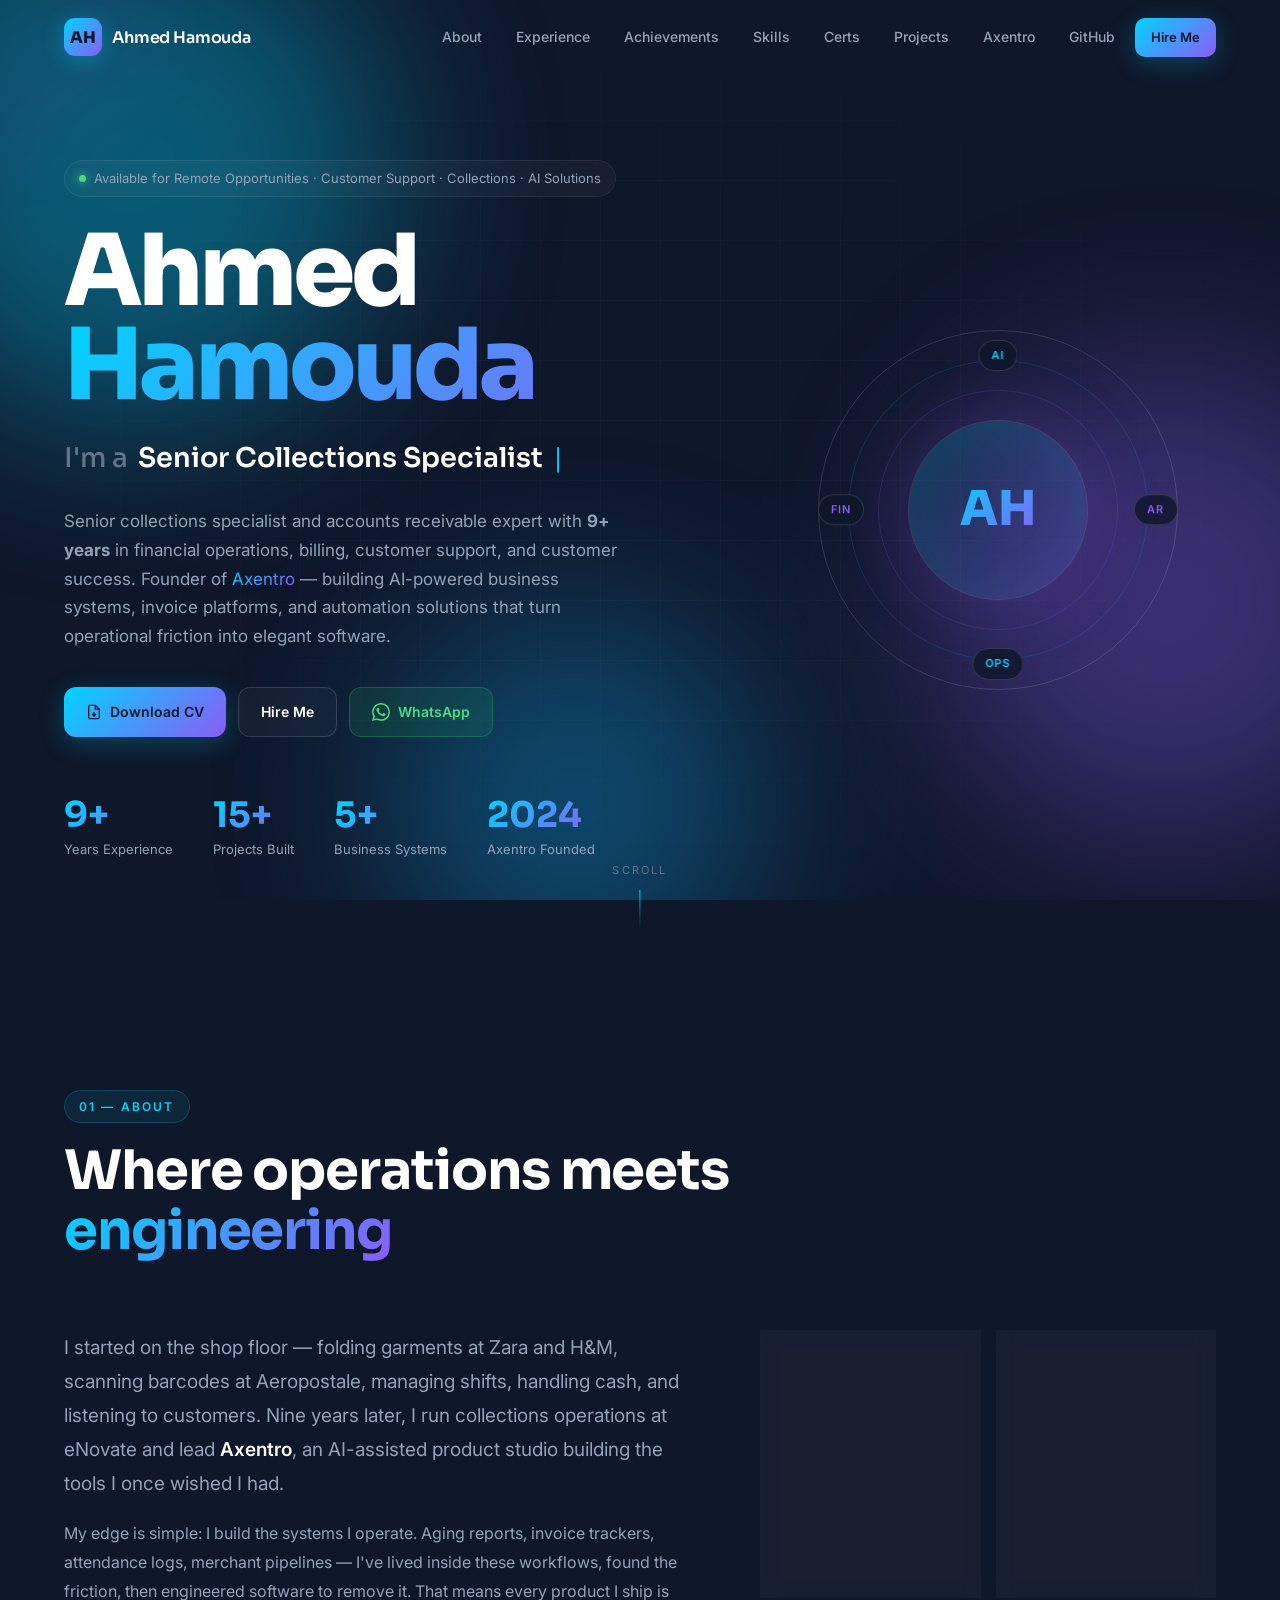
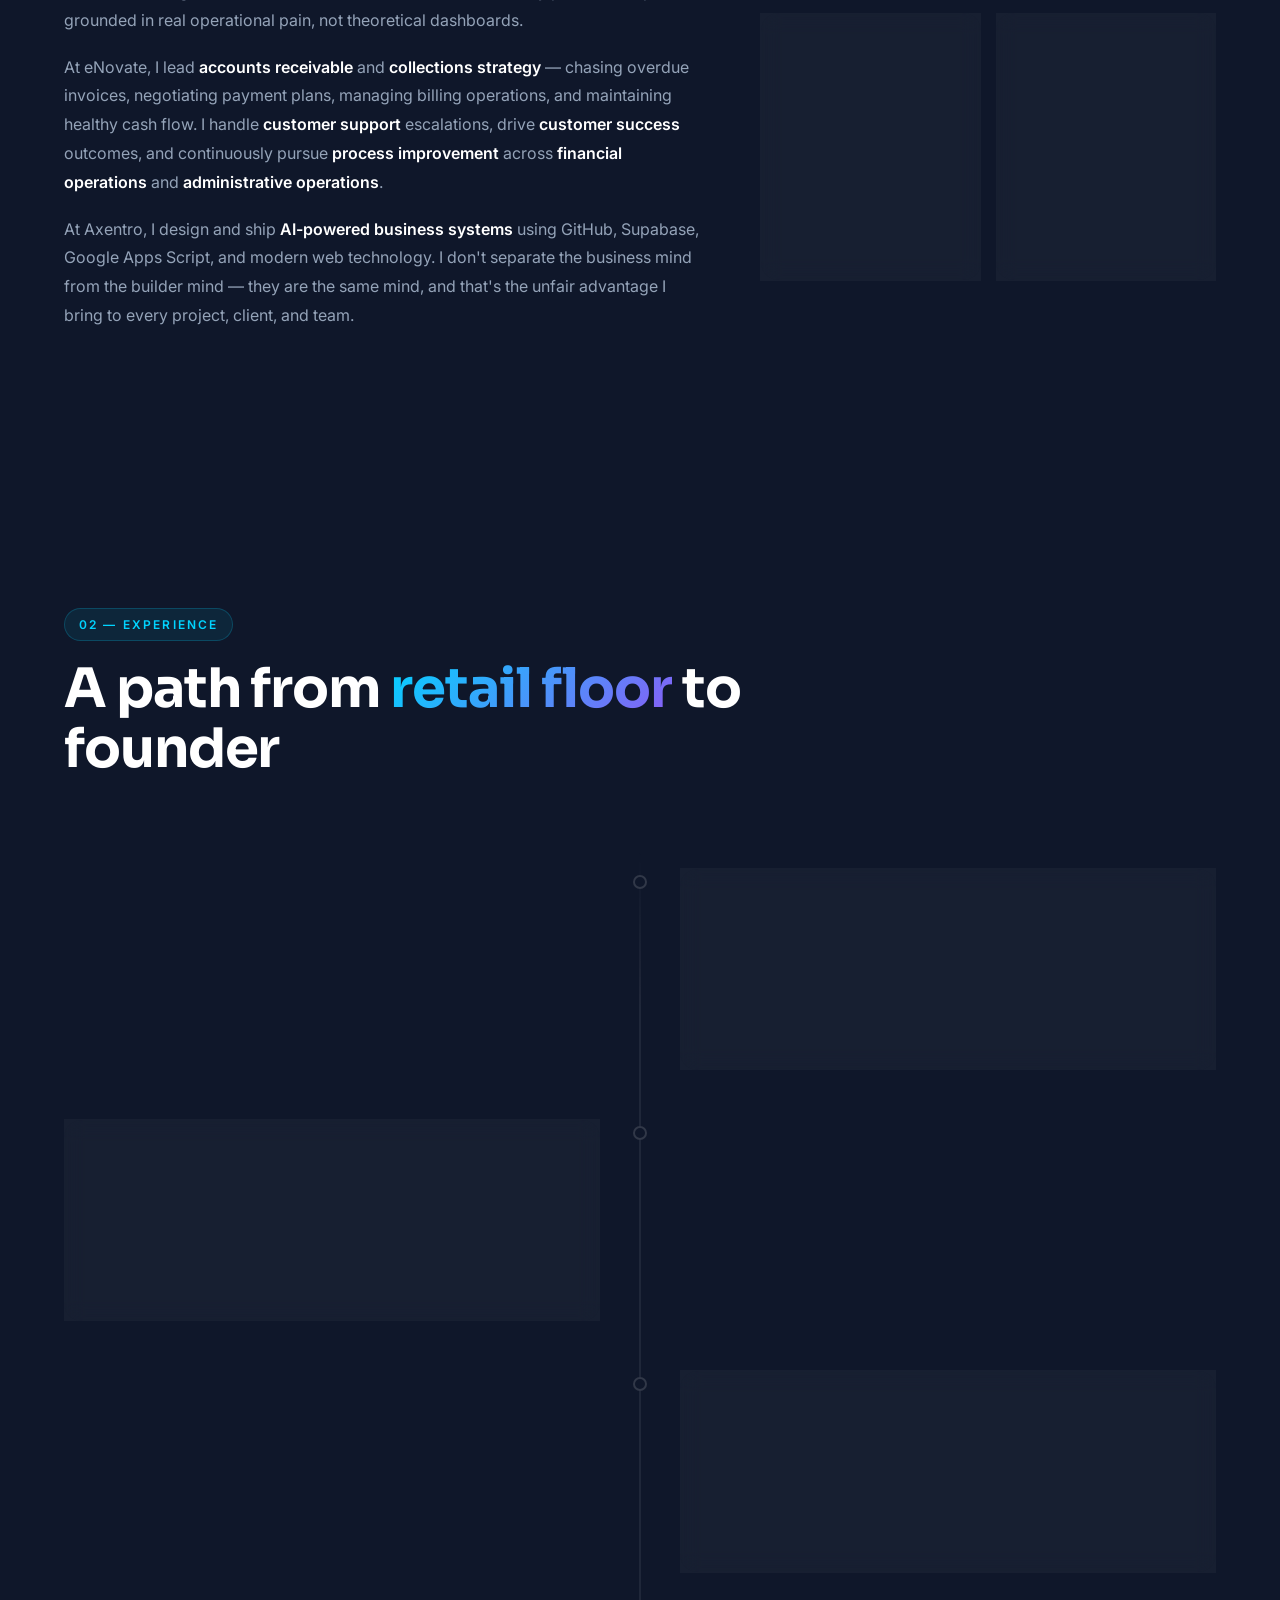
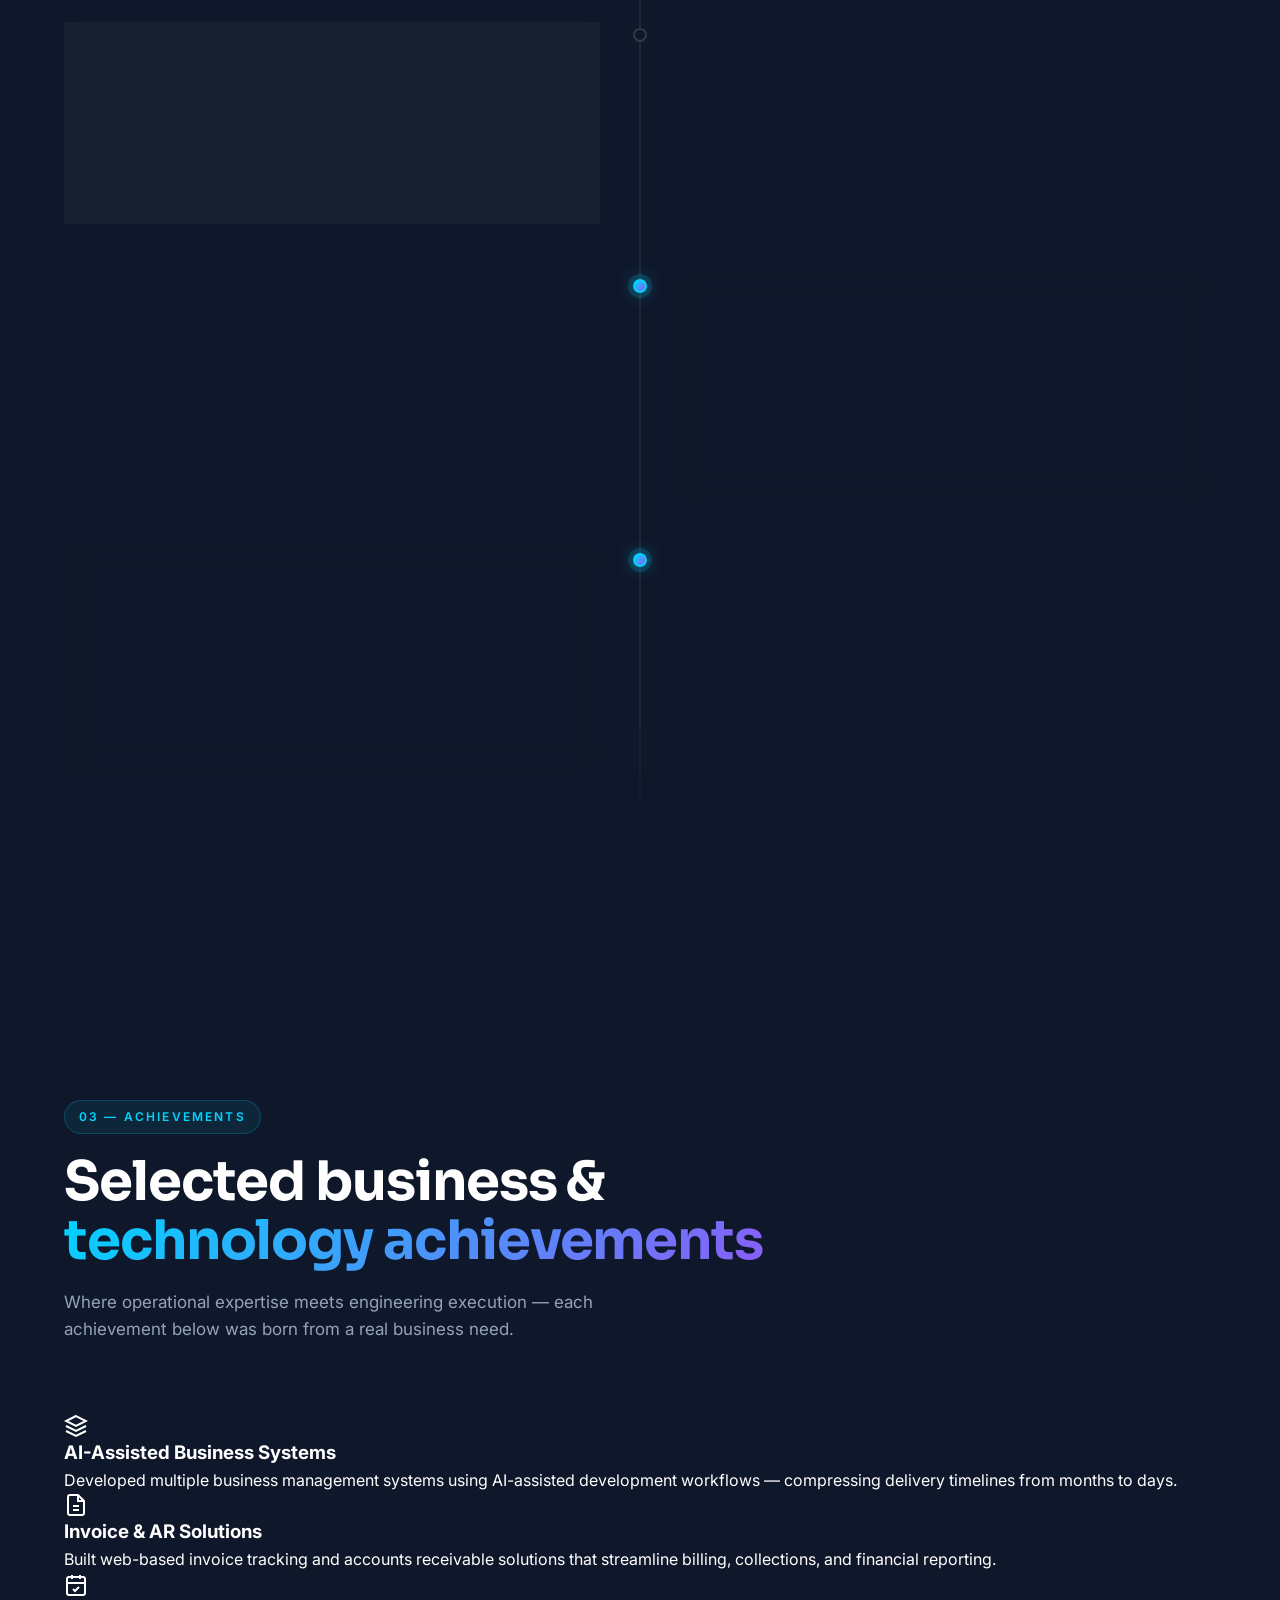
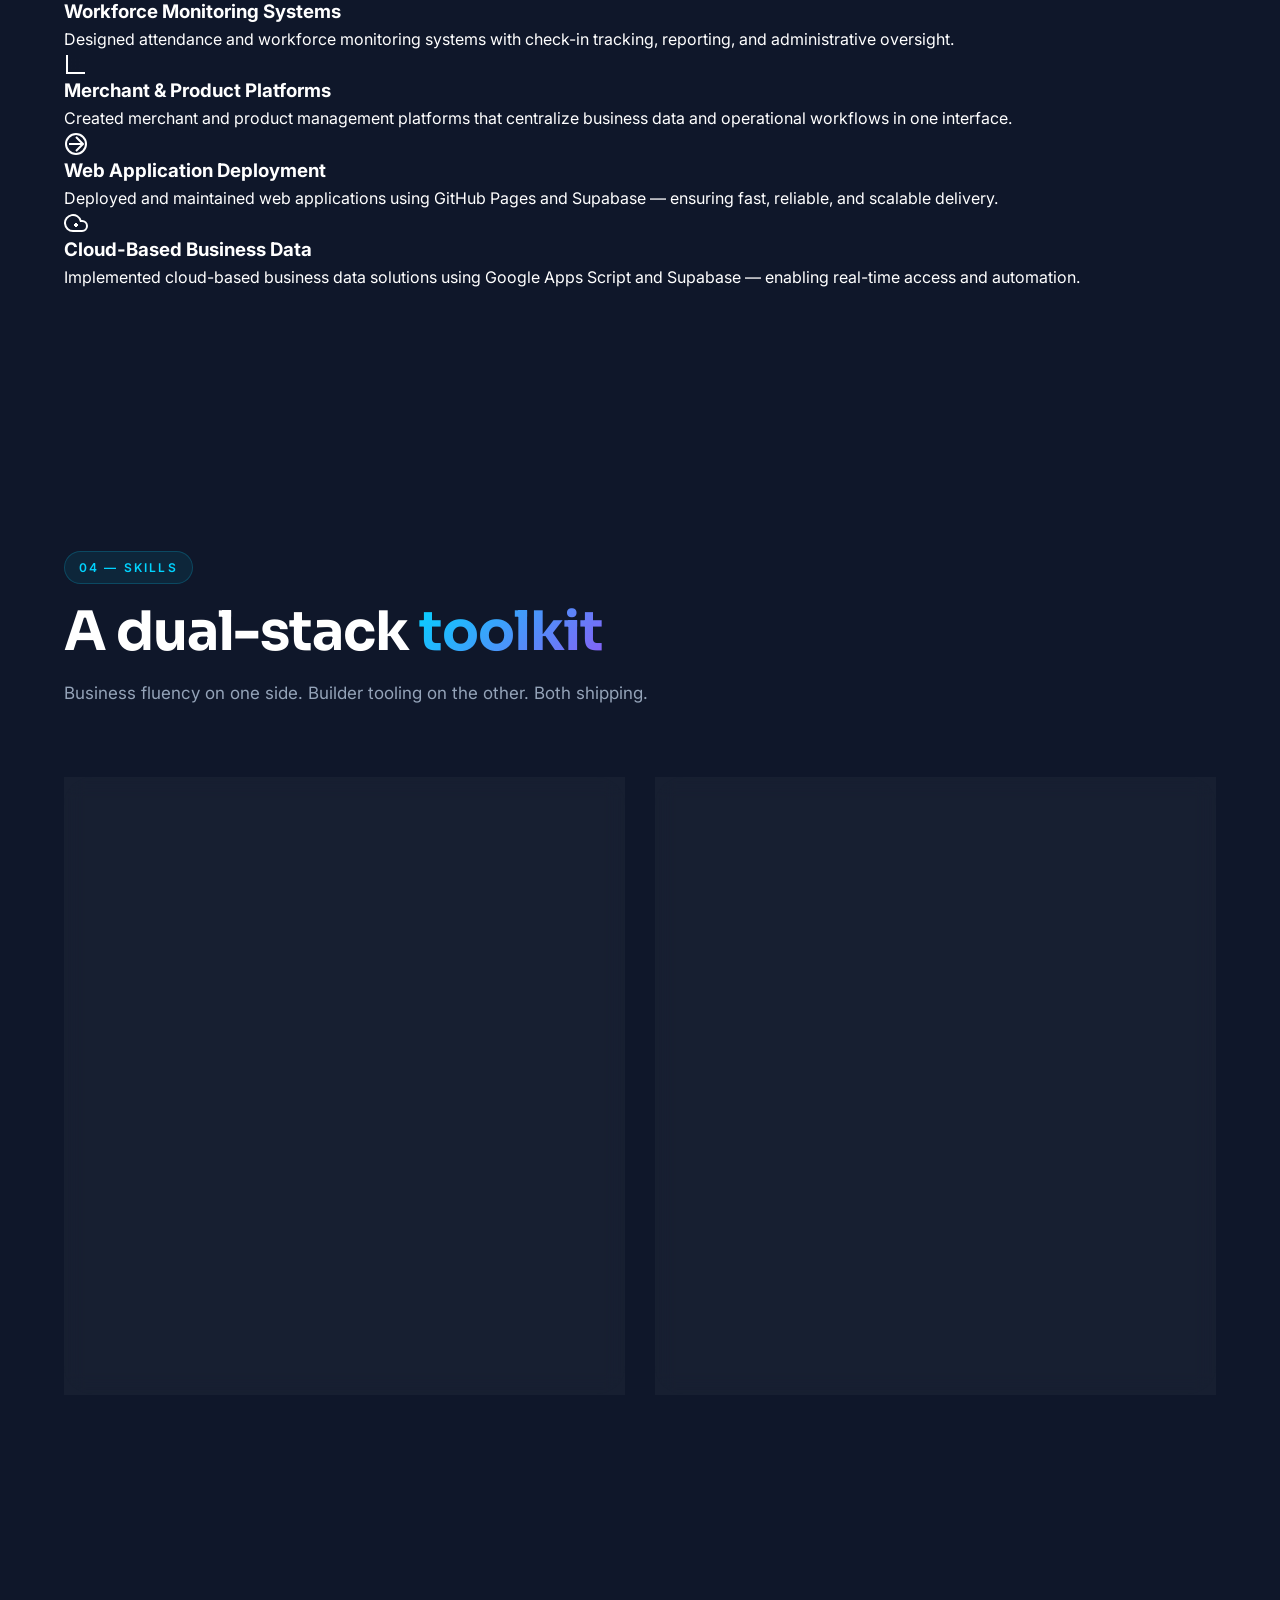
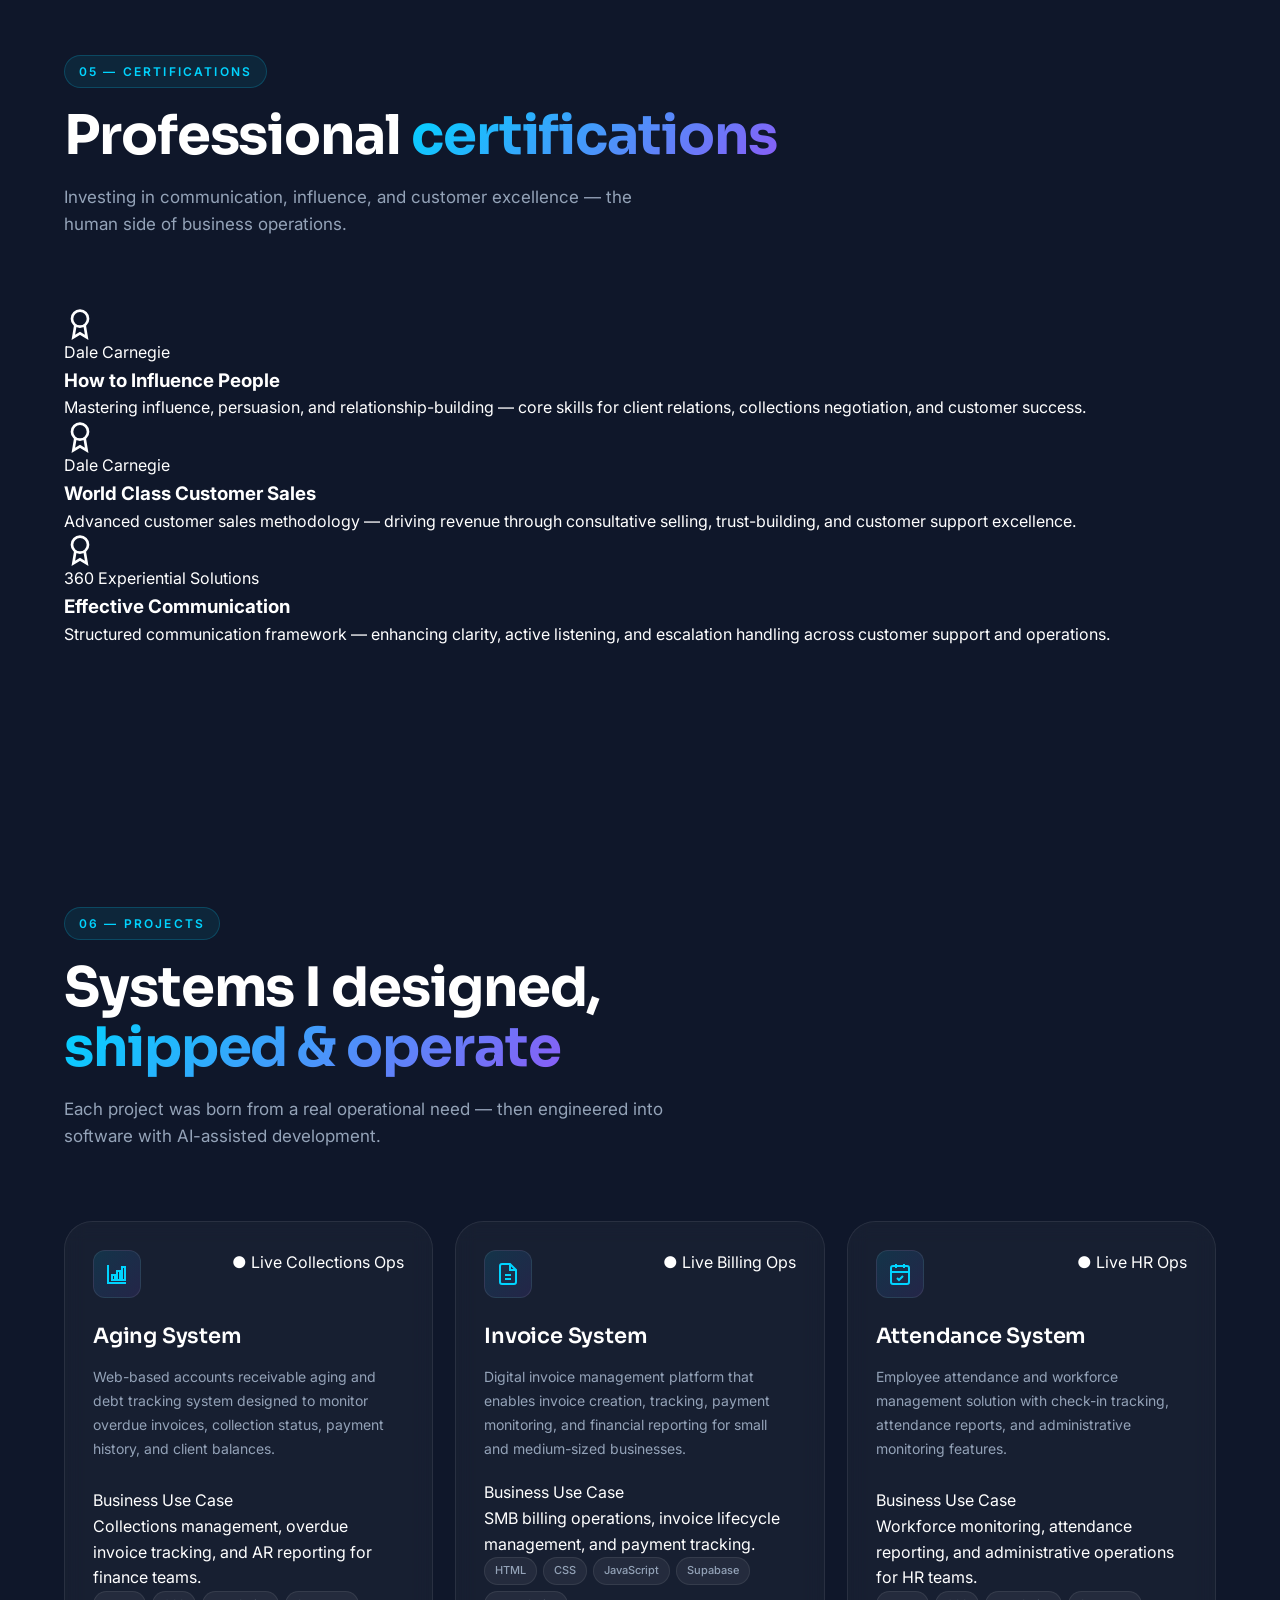
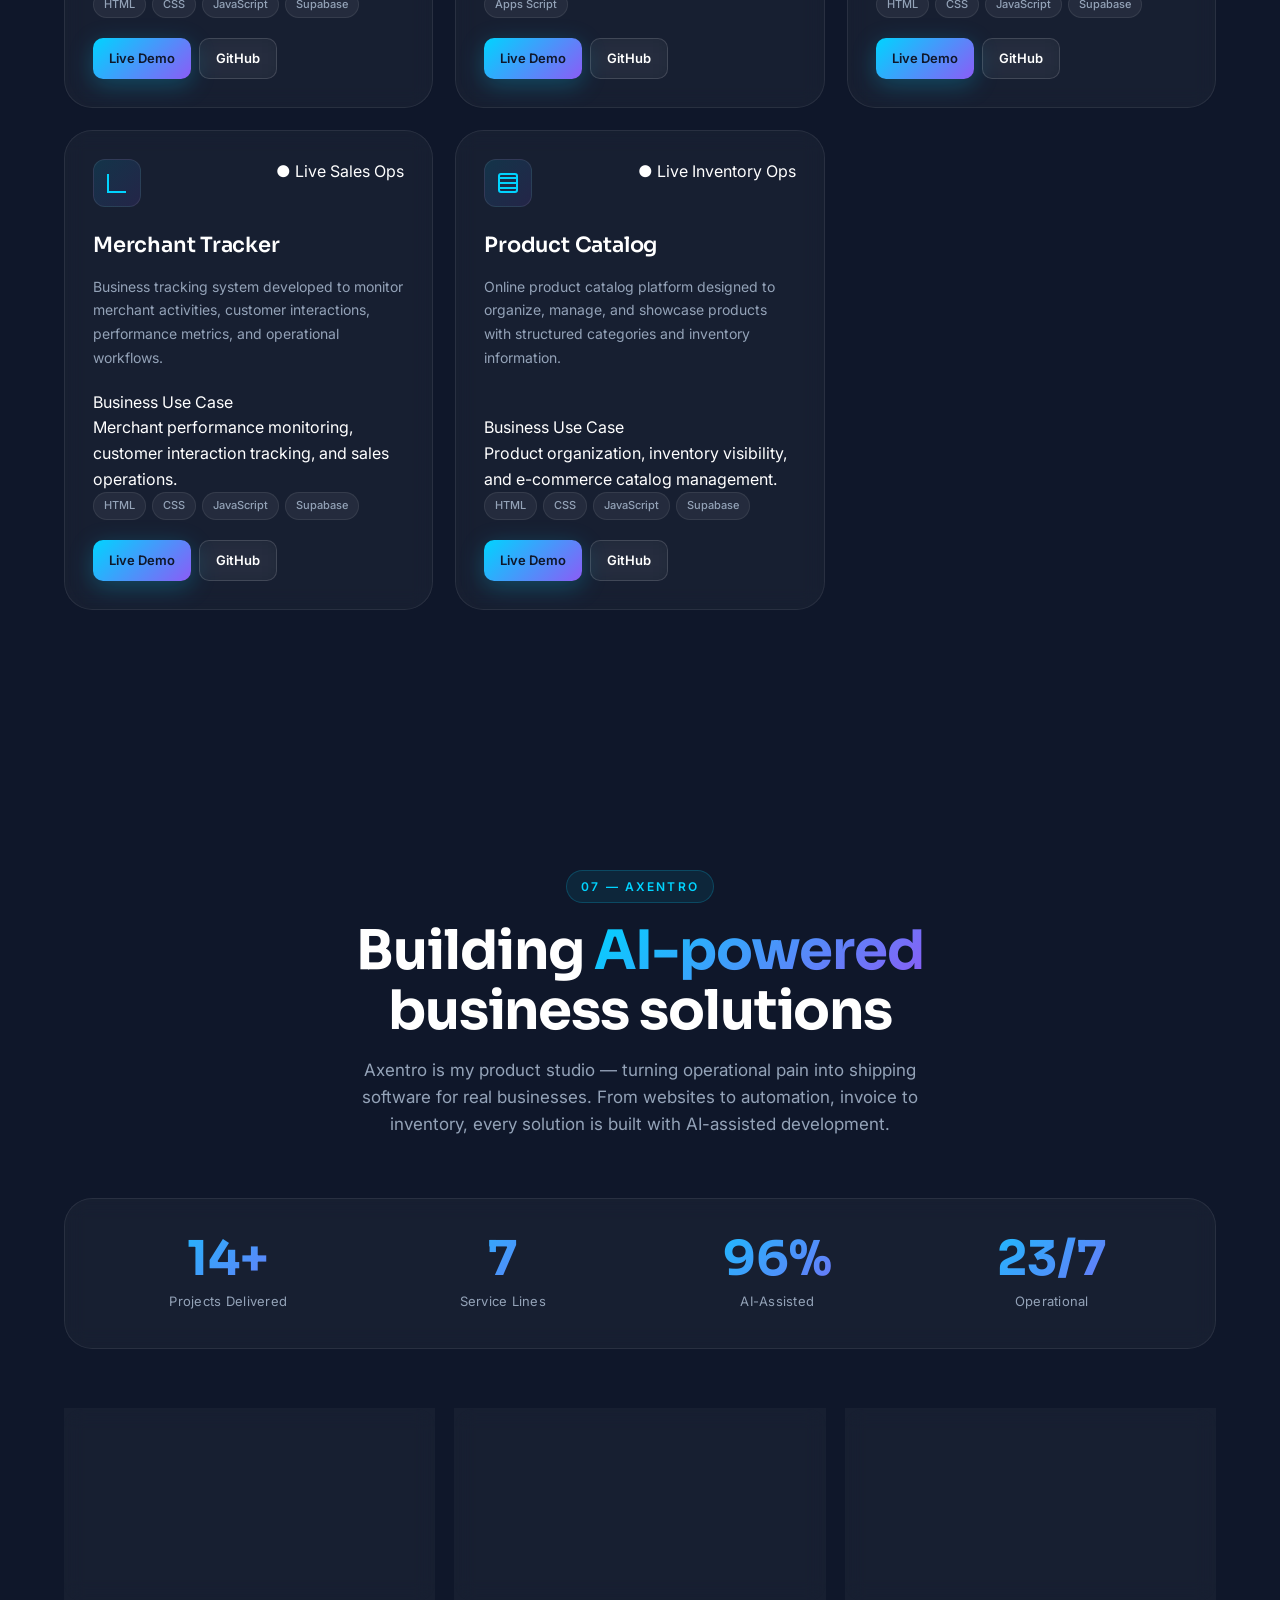
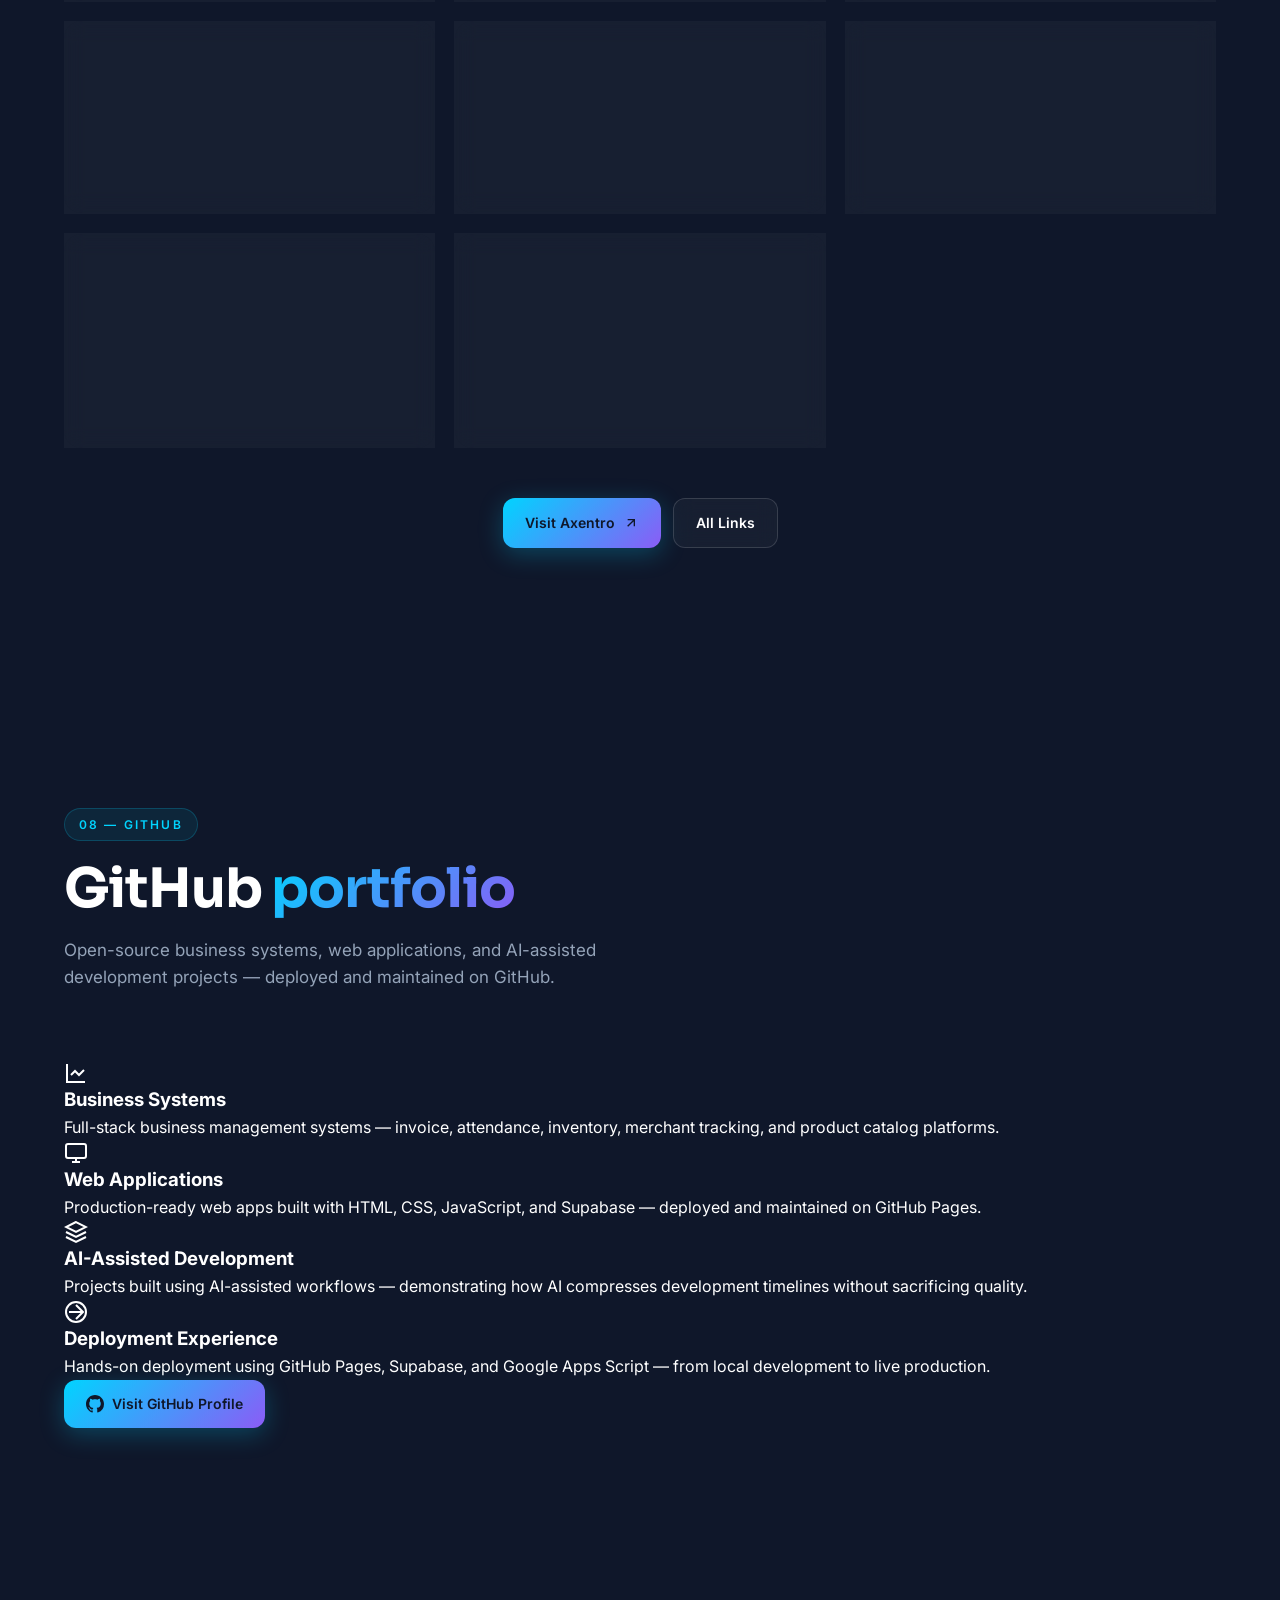
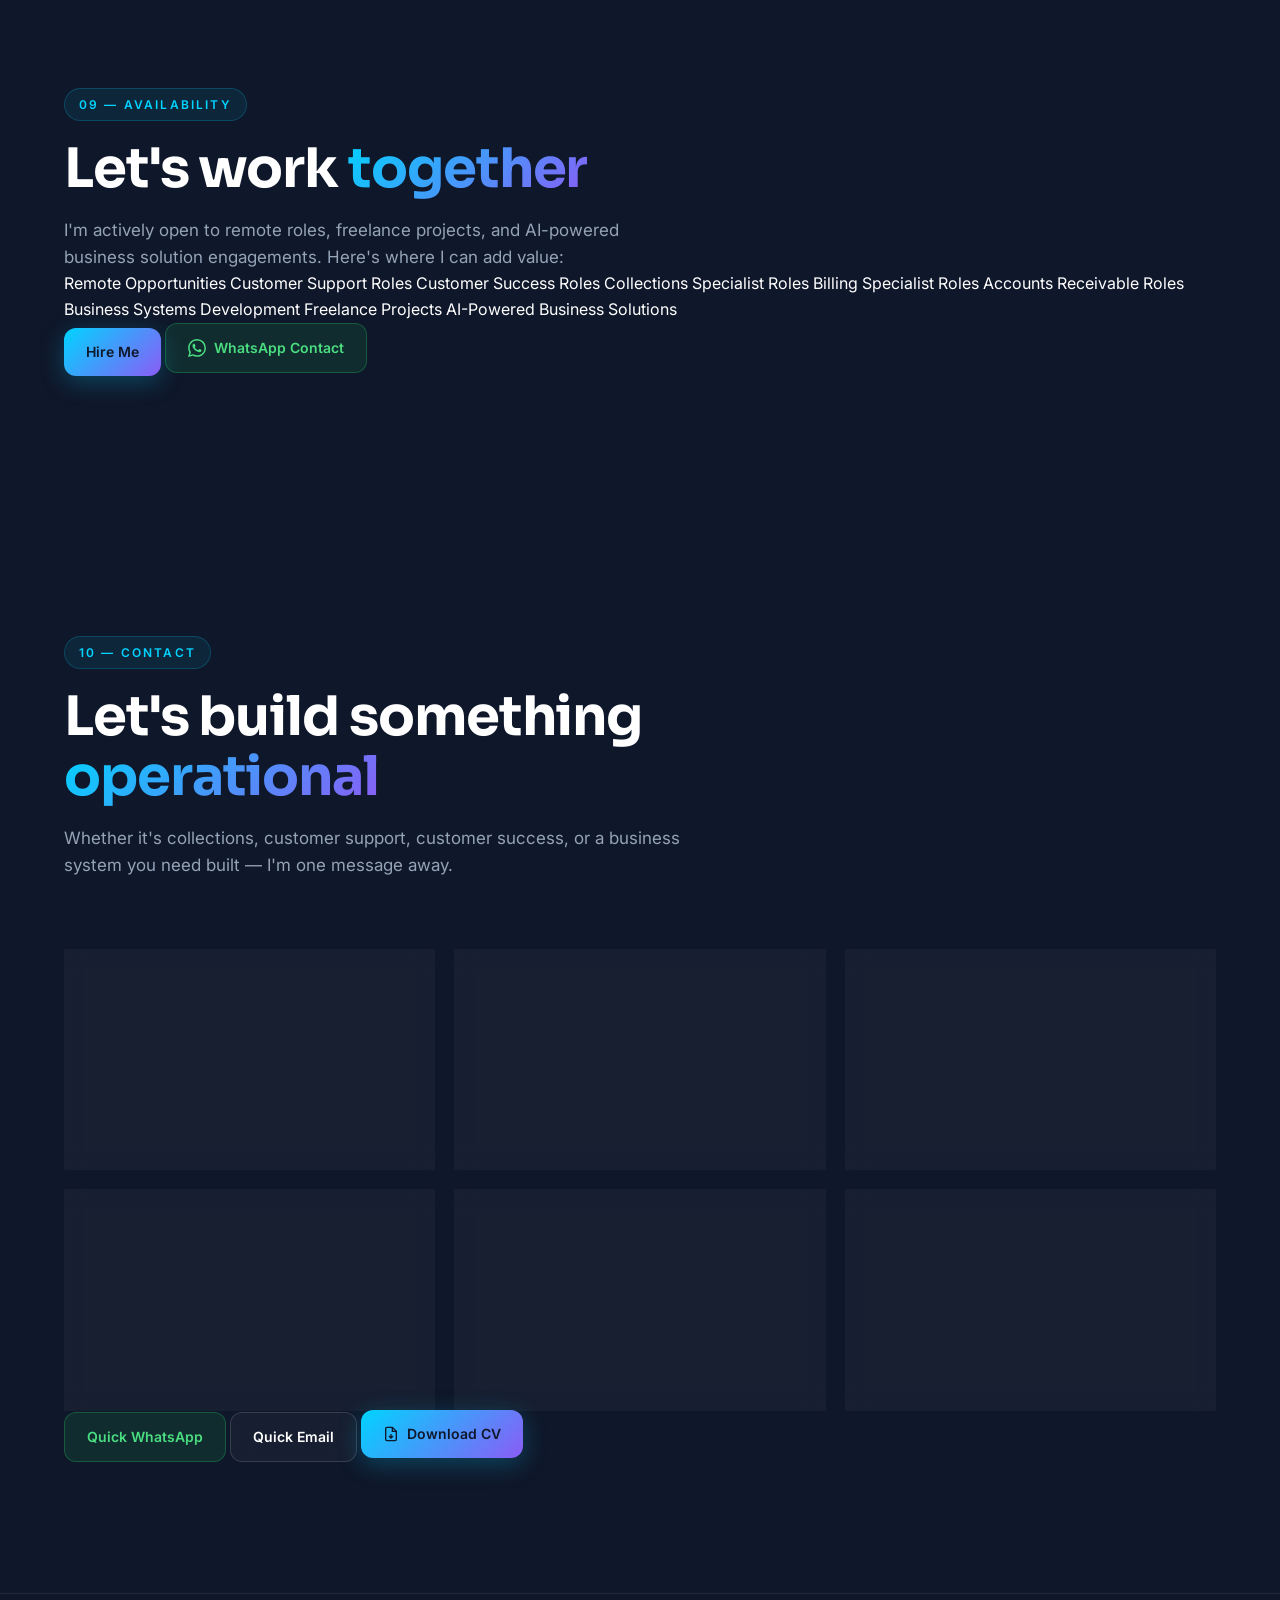
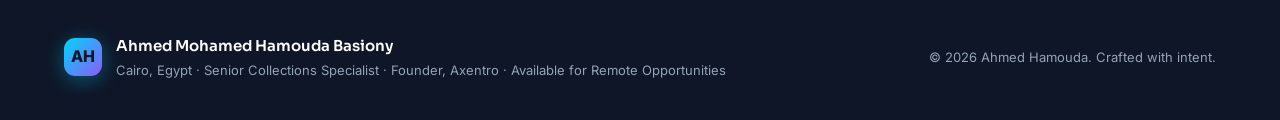
==== index.html @ e3bde03f "Update fmt.Println message from 'Hello' to 'Goodbye'" ====
<!DOCTYPE html>
<html lang="en">
<head>
  <meta charset="UTF-8" />
  <meta name="viewport" content="width=device-width, initial-scale=1.0" />
  <meta http-equiv="X-UA-Compatible" content="IE=edge" />

  <!-- Primary Meta Tags — ATS & SEO Optimized -->
  <title>Ahmed Hamouda — Senior Collections Specialist & AI Business Systems Developer | Founder of Axentro</title>
  <meta name="title" content="Ahmed Hamouda — Senior Collections Specialist & AI Business Systems Developer | Founder of Axentro" />
  <meta name="description" content="Ahmed Mohamed Hamouda Basiony — Senior Collections Specialist, Accounts Receivable Expert, Customer Support & Customer Success Professional, and Founder of Axentro. 9+ years in financial operations, billing, and client relations. Building AI-powered business systems, invoice platforms, attendance systems, and automation solutions in Cairo, Egypt. Available for remote opportunities." />
  <meta name="author" content="Ahmed Mohamed Hamouda Basiony" />
  <meta name="keywords" content="Senior Collections Specialist, Accounts Receivable Specialist, Customer Support, Customer Success, Billing Specialist, Collections, Financial Operations, Client Relations, Business Systems, Web Development, AI Solutions, Process Improvement, Administrative Operations, Axentro, Cairo, Egypt, Remote, Ahmed Hamouda, Invoice System, Attendance System, AI-Assisted Development, Supabase, Google Apps Script, GitHub Pages" />
  <meta name="robots" content="index, follow, max-image-preview:large" />
  <meta name="theme-color" content="#0F172A" />
  <link rel="canonical" href="https://axentro-official.github.io/cv.axentro.net/" />

  <!-- Open Graph -->
  <meta property="og:type" content="website" />
  <meta property="og:url" content="https://axentro-official.github.io/cv.axentro.net/" />
  <meta property="og:title" content="Ahmed Hamouda — Senior Collections Specialist & AI Business Systems Developer" />
  <meta property="og:description" content="9+ years in collections, accounts receivable, billing, customer support, and customer success. Founder of Axentro — building AI-powered business systems, invoice platforms, and automation solutions. Available for remote opportunities." />
  <meta property="og:site_name" content="Ahmed Hamouda — Premium Digital Resume" />
  <meta property="og:locale" content="en_US" />

  <!-- Twitter -->
  <meta name="twitter:card" content="summary_large_image" />
  <meta name="twitter:title" content="Ahmed Hamouda — Senior Collections Specialist & Founder of Axentro" />
  <meta name="twitter:description" content="Collections expert, accounts receivable specialist, customer success professional, and AI business systems developer. Available for remote opportunities." />

  <!-- Favicon -->
  <link rel="icon" href="data:image/svg+xml,<svg xmlns='http://www.w3.org/2000/svg' viewBox='0 0 100 100'><defs><linearGradient id='g' x1='0' y1='0' x2='1' y2='1'><stop offset='0' stop-color='%2300D4FF'/><stop offset='1' stop-color='%238B5CF6'/></linearGradient></defs><rect width='100' height='100' rx='22' fill='%230F172A'/><text x='50' y='68' font-family='Arial' font-size='52' font-weight='bold' text-anchor='middle' fill='url(%23g)'>AH</text></svg>" />

  <!-- Fonts -->
  <link rel="preconnect" href="https://fonts.googleapis.com" />
  <link rel="preconnect" href="https://fonts.gstatic.com" crossorigin />
  <link href="https://fonts.googleapis.com/css2?family=Sora:wght@300;400;500;600;700;800&family=Inter:wght@300;400;500;600;700&display=swap" rel="stylesheet" />

  <!-- Stylesheet -->
  <link rel="stylesheet" href="style.css" />

  <!-- Structured Data — Person Schema -->
  <script type="application/ld+json">
  {
    "@context": "https://schema.org",
    "@type": "Person",
    "name": "Ahmed Mohamed Hamouda Basiony",
    "jobTitle": "Senior Collections Specialist & AI-Assisted Business Systems Developer",
    "email": "mailto:ah.hamouda139@gmail.com",
    "telephone": "+201146476993",
    "address": {
      "@type": "PostalAddress",
      "addressLocality": "Cairo",
      "addressCountry": "Egypt"
    },
    "url": "https://axentro-official.github.io/cv.axentro.net/",
    "sameAs": [
      "https://www.linkedin.com/in/ahmed-hamouda-6505051a5",
      "https://github.com/axentro-official",
      "https://axentro-official.github.io/axentro-website/index.html"
    ],
    "worksFor": {
      "@type": "Organization",
      "name": "eNovate"
    },
    "founder": {
      "@type": "Organization",
      "name": "Axentro",
      "url": "https://axentro-official.github.io/axentro-website/index.html"
    },
    "knowsAbout": [
      "Accounts Receivable",
      "Collections",
      "Customer Support",
      "Customer Success",
      "Billing",
      "Financial Operations",
      "Client Relations",
      "Business Systems",
      "Web Development",
      "AI Solutions",
      "Process Improvement",
      "Administrative Operations",
      "AI-Assisted Development",
      "Supabase",
      "Google Apps Script",
      "GitHub Pages"
    ]
  }
  </script>

  <!-- Structured Data — Organization Schema (Axentro) -->
  <script type="application/ld+json">
  {
    "@context": "https://schema.org",
    "@type": "Organization",
    "name": "Axentro",
    "url": "https://axentro-official.github.io/axentro-website/index.html",
    "founder": {
      "@type": "Person",
      "name": "Ahmed Mohamed Hamouda Basiony"
    },
    "description": "AI-powered business solutions studio building websites, invoice systems, attendance systems, inventory systems, business automation, customer management systems, and AI solutions.",
    "knowsAbout": [
      "Business Websites",
      "E-Commerce Solutions",
      "Invoice Systems",
      "Attendance Systems",
      "Inventory Systems",
      "Business Automation",
      "Customer Management Systems",
      "AI Solutions"
    ]
  }
  </script>
</head>
<body>

  <!-- ===== LOADING SCREEN ===== -->
  <div class="loader" id="loader" aria-hidden="true">
    <div class="loader__inner">
      <div class="loader__logo">
        <span>A</span><span>H</span>
      </div>
      <div class="loader__bar"><div class="loader__progress" id="loaderProgress"></div></div>
      <div class="loader__text">Loading Experience</div>
    </div>
  </div>

  <!-- ===== SCROLL PROGRESS ===== -->
  <div class="scroll-progress" id="scrollProgress" aria-hidden="true"></div>

  <!-- ===== CURSOR GLOW ===== -->
  <div class="cursor-glow" id="cursorGlow" aria-hidden="true"></div>

  <!-- ===== BACKGROUND ===== -->
  <div class="bg-blobs" aria-hidden="true">
    <div class="blob blob--blue"></div>
    <div class="blob blob--purple"></div>
    <div class="blob blob--cyan"></div>
  </div>
  <div class="grid-overlay" aria-hidden="true"></div>

  <!-- ===== HEADER ===== -->
  <header class="header" id="header">
    <div class="container header__inner">
      <a href="#home" class="logo" aria-label="Ahmed Hamouda Home">
        <span class="logo__mark">AH</span>
        <span class="logo__text">Ahmed Hamouda</span>
      </a>

      <nav class="nav" id="nav" aria-label="Primary navigation">
        <a href="#about" class="nav__link">About</a>
        <a href="#experience" class="nav__link">Experience</a>
        <a href="#achievements" class="nav__link">Achievements</a>
        <a href="#skills" class="nav__link">Skills</a>
        <a href="#certifications" class="nav__link">Certs</a>
        <a href="#projects" class="nav__link">Projects</a>
        <a href="#axentro" class="nav__link">Axentro</a>
        <a href="#github" class="nav__link">GitHub</a>
        <a href="#contact" class="btn btn--small btn--primary magnetic">Hire Me</a>
      </nav>

      <button class="menu-toggle" id="menuToggle" aria-label="Toggle menu" aria-expanded="false">
        <span></span><span></span><span></span>
      </button>
    </div>
  </header>

  <main>

    <!-- ===== HERO ===== -->
    <section class="hero" id="home">
      <div class="container hero__inner">
        <div class="hero__content">
          <div class="hero__badge reveal">
            <span class="hero__badge-dot"></span>
            Available for Remote Opportunities · Customer Support · Collections · AI Solutions
          </div>

          <h1 class="hero__title reveal">
            <span class="hero__title-line">Ahmed</span>
            <span class="hero__title-line hero__title-line--accent">Hamouda</span>
          </h1>

          <div class="hero__typing reveal">
            <span class="hero__typing-prefix">I'm a</span>
            <span class="hero__typing-text" id="typingText"></span>
            <span class="hero__typing-cursor">|</span>
          </div>

          <p class="hero__desc reveal">
            Senior collections specialist and accounts receivable expert with <strong>9+ years</strong> in financial operations, billing, customer support, and customer success. Founder of <span class="text-gradient">Axentro</span> — building AI-powered business systems, invoice platforms, and automation solutions that turn operational friction into elegant software.
          </p>

          <div class="hero__actions reveal">
            <a href="cv/Ahmed_Hamouda_CV.pdf" download class="btn btn--primary magnetic" id="downloadCvBtn">
              <svg width="16" height="16" viewBox="0 0 24 24" fill="none" stroke="currentColor" stroke-width="2"><path d="M14 2H6a2 2 0 00-2 2v16a2 2 0 002 2h12a2 2 0 002-2V8z"/><path d="M14 2v6h6M9 15l3 3 3-3M12 12v6"/></svg>
              <span>Download CV</span>
            </a>
            <a href="#contact" class="btn btn--ghost magnetic">
              <span>Hire Me</span>
            </a>
            <a href="https://wa.me/201146476993" target="_blank" rel="noopener" class="btn btn--whatsapp magnetic">
              <svg width="18" height="18" viewBox="0 0 24 24" fill="currentColor"><path d="M17.472 14.382c-.297-.149-1.758-.867-2.03-.967-.273-.099-.471-.148-.67.15-.197.297-.767.966-.94 1.164-.173.199-.347.223-.644.075-.297-.15-1.255-.463-2.39-1.475-.883-.788-1.48-1.761-1.653-2.059-.173-.297-.018-.458.13-.606.134-.133.298-.347.446-.52.149-.174.198-.298.298-.497.099-.198.05-.371-.025-.52-.075-.149-.669-1.612-.916-2.207-.242-.579-.487-.5-.669-.51l-.57-.01c-.198 0-.52.074-.792.372-.272.297-1.04 1.016-1.04 2.479 0 1.462 1.065 2.875 1.213 3.074.149.198 2.096 3.2 5.077 4.487.709.306 1.262.489 1.694.625.712.227 1.36.195 1.872.118.571-.085 1.758-.719 2.006-1.413.248-.694.248-1.289.173-1.413-.074-.124-.272-.198-.57-.347m-5.421 7.403h-.004a9.87 9.87 0 01-5.031-1.378l-.361-.214-3.741.982.998-3.648-.235-.374a9.86 9.86 0 01-1.51-5.26c.001-5.45 4.436-9.884 9.888-9.884 2.64 0 5.122 1.03 6.988 2.898a9.825 9.825 0 012.893 6.994c-.003 5.45-4.437 9.884-9.885 9.884m8.413-18.297A11.815 11.815 0 0012.05 0C5.495 0 .16 5.335.157 11.892c0 2.096.547 4.142 1.588 5.945L.057 24l6.305-1.654a11.882 11.882 0 005.683 1.448h.005c6.554 0 11.89-5.335 11.893-11.893a11.821 11.821 0 00-3.48-8.413Z"/></svg>
              <span>WhatsApp</span>
            </a>
          </div>

          <div class="hero__stats reveal">
            <div class="hero__stat">
              <div class="hero__stat-num" data-count="9" data-suffix="+">0</div>
              <div class="hero__stat-label">Years Experience</div>
            </div>
            <div class="hero__stat">
              <div class="hero__stat-num" data-count="15" data-suffix="+">0</div>
              <div class="hero__stat-label">Projects Built</div>
            </div>
            <div class="hero__stat">
              <div class="hero__stat-num" data-count="5" data-suffix="+">0</div>
              <div class="hero__stat-label">Business Systems</div>
            </div>
            <div class="hero__stat">
              <div class="hero__stat-num hero__stat-num--plain">2024</div>
              <div class="hero__stat-label">Axentro Founded</div>
            </div>
          </div>
        </div>

        <div class="hero__visual reveal">
          <div class="hero__orb">
            <div class="hero__orb-ring hero__orb-ring--1"></div>
            <div class="hero__orb-ring hero__orb-ring--2"></div>
            <div class="hero__orb-ring hero__orb-ring--3"></div>
            <div class="hero__orb-core">
              <span>AH</span>
            </div>
            <div class="hero__orb-chip hero__orb-chip--1">AI</div>
            <div class="hero__orb-chip hero__orb-chip--2">AR</div>
            <div class="hero__orb-chip hero__orb-chip--3">OPS</div>
            <div class="hero__orb-chip hero__orb-chip--4">FIN</div>
          </div>
        </div>
      </div>

      <div class="hero__scroll" aria-hidden="true">
        <span>Scroll</span>
        <div class="hero__scroll-line"></div>
      </div>
    </section>

    <!-- ===== ABOUT ===== -->
    <section class="section about" id="about">
      <div class="container">
        <div class="section__head reveal">
          <span class="section__tag">01 — About</span>
          <h2 class="section__title">Where operations meets <span class="text-gradient">engineering</span></h2>
        </div>

        <div class="about__grid">
          <div class="about__copy reveal">
            <p class="about__lead">
              I started on the shop floor — folding garments at Zara and H&amp;M, scanning barcodes at Aeropostale, managing shifts, handling cash, and listening to customers. Nine years later, I run collections operations at eNovate and lead <strong>Axentro</strong>, an AI-assisted product studio building the tools I once wished I had.
            </p>
            <p>
              My edge is simple: I build the systems I operate. Aging reports, invoice trackers, attendance logs, merchant pipelines — I've lived inside these workflows, found the friction, then engineered software to remove it. That means every product I ship is grounded in real operational pain, not theoretical dashboards.
            </p>
            <p>
              At eNovate, I lead <strong>accounts receivable</strong> and <strong>collections strategy</strong> — chasing overdue invoices, negotiating payment plans, managing billing operations, and maintaining healthy cash flow. I handle <strong>customer support</strong> escalations, drive <strong>customer success</strong> outcomes, and continuously pursue <strong>process improvement</strong> across <strong>financial operations</strong> and <strong>administrative operations</strong>.
            </p>
            <p>
              At Axentro, I design and ship <strong>AI-powered business systems</strong> using GitHub, Supabase, Google Apps Script, and modern web technology. I don't separate the business mind from the builder mind — they are the same mind, and that's the unfair advantage I bring to every project, client, and team.
            </p>
          </div>

          <div class="about__cards">
            <div class="about__card reveal">
              <div class="about__card-icon">
                <svg width="22" height="22" viewBox="0 0 24 24" fill="none" stroke="currentColor" stroke-width="2"><path d="M3 3v18h18"/><path d="M7 14l4-4 4 4 5-5"/></svg>
              </div>
              <h3>Collections &amp; AR</h3>
              <p>Reduced overdue receivables through structured follow-up, negotiation, aging-based prioritization, and billing reconciliation.</p>
            </div>
            <div class="about__card reveal">
              <div class="about__card-icon">
                <svg width="22" height="22" viewBox="0 0 24 24" fill="none" stroke="currentColor" stroke-width="2"><path d="M16 21v-2a4 4 0 00-4-4H5a4 4 0 00-4 4v2"/><circle cx="8.5" cy="7" r="4"/><path d="M20 8v6M23 11h-6"/></svg>
              </div>
              <h3>Customer Operations</h3>
              <p>9+ years across retail, admin, and finance — fluent in customer support, customer success, client relations, and SLA management.</p>
            </div>
            <div class="about__card reveal">
              <div class="about__card-icon">
                <svg width="22" height="22" viewBox="0 0 24 24" fill="none" stroke="currentColor" stroke-width="2"><path d="M12 2v20M2 12h20"/><circle cx="12" cy="12" r="9"/></svg>
              </div>
              <h3>Founder Mindset</h3>
              <p>Built Axentro from zero — turning operational insight into shipping SaaS-style business systems and automation solutions.</p>
            </div>
            <div class="about__card reveal">
              <div class="about__card-icon">
                <svg width="22" height="22" viewBox="0 0 24 24" fill="none" stroke="currentColor" stroke-width="2"><path d="M12 2L2 7l10 5 10-5-10-5z"/><path d="M2 17l10 5 10-5M2 12l10 5 10-5"/></svg>
              </div>
              <h3>AI-Assisted Builder</h3>
              <p>Augmenting delivery speed with AI tooling — from architecture to deployment on Supabase, Google Apps Script, and GitHub Pages.</p>
            </div>
          </div>
        </div>
      </div>
    </section>

    <!-- ===== EXPERIENCE ===== -->
    <section class="section experience" id="experience">
      <div class="container">
        <div class="section__head reveal">
          <span class="section__tag">02 — Experience</span>
          <h2 class="section__title">A path from <span class="text-gradient">retail floor</span> to founder</h2>
        </div>

        <div class="timeline">
          <div class="timeline__line"></div>

          <div class="timeline__item reveal">
            <div class="timeline__dot"></div>
            <div class="timeline__card">
              <span class="timeline__date">2015 — 2018</span>
              <h3 class="timeline__role">Retail Sales Associate</h3>
              <span class="timeline__company">Zara Egypt &amp; H&amp;M Egypt</span>
              <p>Foundation in customer experience, visual merchandising, client relations, and high-volume retail operations across two global brands.</p>
            </div>
          </div>

          <div class="timeline__item reveal">
            <div class="timeline__dot"></div>
            <div class="timeline__card">
              <span class="timeline__date">2018 — 2019</span>
              <h3 class="timeline__role">Cashier</h3>
              <span class="timeline__company">Aeropostale Egypt</span>
              <p>Owned point-of-sale accuracy, daily reconciliation, billing operations, and front-line customer support during peak traffic hours.</p>
            </div>
          </div>

          <div class="timeline__item reveal">
            <div class="timeline__dot"></div>
            <div class="timeline__card">
              <span class="timeline__date">2020</span>
              <h3 class="timeline__role">Assistant Store Manager</h3>
              <span class="timeline__company">Aeropostale Egypt</span>
              <p>Stepped into leadership — managing staff schedules, inventory cycles, administrative operations, and operational compliance at store level.</p>
            </div>
          </div>

          <div class="timeline__item reveal">
            <div class="timeline__dot"></div>
            <div class="timeline__card">
              <span class="timeline__date">2021</span>
              <h3 class="timeline__role">Assistant Manager — Administrative Affairs</h3>
              <span class="timeline__company">eNovate</span>
              <p>Transitioned into corporate operations — handling administration, internal processes, process improvement, and cross-team coordination.</p>
            </div>
          </div>

          <div class="timeline__item reveal">
            <div class="timeline__dot timeline__dot--active"></div>
            <div class="timeline__card timeline__card--active">
              <span class="timeline__date">2022 — Present</span>
              <h3 class="timeline__role">Senior Collection Specialist</h3>
              <span class="timeline__company">eNovate</span>
              <p>Own accounts receivable strategy, collections operations, billing follow-up, and financial reporting. Drive process improvement across financial operations and client relations.</p>
            </div>
          </div>

          <div class="timeline__item reveal">
            <div class="timeline__dot timeline__dot--active"></div>
            <div class="timeline__card timeline__card--active">
              <span class="timeline__date">2024 — Present</span>
              <h3 class="timeline__role">Founder</h3>
              <span class="timeline__company">Axentro</span>
              <p>Building AI-powered business systems — invoice, attendance, inventory, and merchant solutions. Delivering web development and automation solutions for real businesses.</p>
            </div>
          </div>
        </div>
      </div>
    </section>

    <!-- ===== ACHIEVEMENTS ===== -->
    <section class="section achievements" id="achievements">
      <div class="container">
        <div class="section__head reveal">
          <span class="section__tag">03 — Achievements</span>
          <h2 class="section__title">Selected business &amp; <span class="text-gradient">technology achievements</span></h2>
          <p class="section__sub">Where operational expertise meets engineering execution — each achievement below was born from a real business need.</p>
        </div>

        <div class="achievements__grid">
          <div class="achievement reveal">
            <div class="achievement__icon">
              <svg width="24" height="24" viewBox="0 0 24 24" fill="none" stroke="currentColor" stroke-width="2"><path d="M12 2L2 7l10 5 10-5-10-5z"/><path d="M2 17l10 5 10-5M2 12l10 5 10-5"/></svg>
            </div>
            <h3>AI-Assisted Business Systems</h3>
            <p>Developed multiple business management systems using AI-assisted development workflows — compressing delivery timelines from months to days.</p>
          </div>

          <div class="achievement reveal">
            <div class="achievement__icon">
              <svg width="24" height="24" viewBox="0 0 24 24" fill="none" stroke="currentColor" stroke-width="2"><path d="M14 2H6a2 2 0 00-2 2v16a2 2 0 002 2h12a2 2 0 002-2V8z"/><path d="M14 2v6h6M9 13h6M9 17h6"/></svg>
            </div>
            <h3>Invoice &amp; AR Solutions</h3>
            <p>Built web-based invoice tracking and accounts receivable solutions that streamline billing, collections, and financial reporting.</p>
          </div>

          <div class="achievement reveal">
            <div class="achievement__icon">
              <svg width="24" height="24" viewBox="0 0 24 24" fill="none" stroke="currentColor" stroke-width="2"><rect x="3" y="4" width="18" height="18" rx="2"/><path d="M16 2v4M8 2v4M3 10h18M9 16l2 2 4-4"/></svg>
            </div>
            <h3>Workforce Monitoring Systems</h3>
            <p>Designed attendance and workforce monitoring systems with check-in tracking, reporting, and administrative oversight.</p>
          </div>

          <div class="achievement reveal">
            <div class="achievement__icon">
              <svg width="24" height="24" viewBox="0 0 24 24" fill="none" stroke="currentColor" stroke-width="2"><path d="M3 3v18h18"/><path d="M7 12h.01M11 12h.01M15 12h.01M7 16h.01M11 16h.01M15 16h.01M7 8h.01M11 8h.01M15 8h.01"/></svg>
            </div>
            <h3>Merchant &amp; Product Platforms</h3>
            <p>Created merchant and product management platforms that centralize business data and operational workflows in one interface.</p>
          </div>

          <div class="achievement reveal">
            <div class="achievement__icon">
              <svg width="24" height="24" viewBox="0 0 24 24" fill="none" stroke="currentColor" stroke-width="2"><path d="M5 12h14M12 5l7 7-7 7"/><circle cx="12" cy="12" r="10"/></svg>
            </div>
            <h3>Web Application Deployment</h3>
            <p>Deployed and maintained web applications using GitHub Pages and Supabase — ensuring fast, reliable, and scalable delivery.</p>
          </div>

          <div class="achievement reveal">
            <div class="achievement__icon">
              <svg width="24" height="24" viewBox="0 0 24 24" fill="none" stroke="currentColor" stroke-width="2"><path d="M18 10h-1.26A8 8 0 109 20h9a5 5 0 000-10z"/><path d="M12 12v4M10 14h4"/></svg>
            </div>
            <h3>Cloud-Based Business Data</h3>
            <p>Implemented cloud-based business data solutions using Google Apps Script and Supabase — enabling real-time access and automation.</p>
          </div>
        </div>
      </div>
    </section>

    <!-- ===== SKILLS ===== -->
    <section class="section skills" id="skills">
      <div class="container">
        <div class="section__head reveal">
          <span class="section__tag">04 — Skills</span>
          <h2 class="section__title">A dual-stack <span class="text-gradient">toolkit</span></h2>
          <p class="section__sub">Business fluency on one side. Builder tooling on the other. Both shipping.</p>
        </div>

        <div class="skills__grid">
          <div class="skills__col reveal">
            <div class="skills__col-head">
              <span class="skills__col-tag">Business</span>
              <h3>Operations &amp; Finance</h3>
            </div>
            <div class="skills__list">
              <div class="skill"><span>Accounts Receivable</span><div class="skill__bar"><div class="skill__fill" data-level="95"></div></div></div>
              <div class="skill"><span>Collections</span><div class="skill__bar"><div class="skill__fill" data-level="96"></div></div></div>
              <div class="skill"><span>Customer Support</span><div class="skill__bar"><div class="skill__fill" data-level="93"></div></div></div>
              <div class="skill"><span>Customer Success</span><div class="skill__bar"><div class="skill__fill" data-level="92"></div></div></div>
              <div class="skill"><span>Billing</span><div class="skill__bar"><div class="skill__fill" data-level="90"></div></div></div>
              <div class="skill"><span>Financial Operations</span><div class="skill__bar"><div class="skill__fill" data-level="89"></div></div></div>
              <div class="skill"><span>Client Relations</span><div class="skill__bar"><div class="skill__fill" data-level="91"></div></div></div>
              <div class="skill"><span>Administrative Operations</span><div class="skill__bar"><div class="skill__fill" data-level="91"></div></div></div>
              <div class="skill"><span>Financial Reporting</span><div class="skill__bar"><div class="skill__fill" data-level="88"></div></div></div>
              <div class="skill"><span>Communication</span><div class="skill__bar"><div class="skill__fill" data-level="94"></div></div></div>
              <div class="skill"><span>Negotiation</span><div class="skill__bar"><div class="skill__fill" data-level="92"></div></div></div>
              <div class="skill"><span>Process Improvement</span><div class="skill__bar"><div class="skill__fill" data-level="87"></div></div></div>
            </div>
          </div>

          <div class="skills__col reveal">
            <div class="skills__col-head">
              <span class="skills__col-tag skills__col-tag--purple">Technical</span>
              <h3>Builder &amp; AI Stack</h3>
            </div>
            <div class="skills__list">
              <div class="skill"><span>AI-Assisted Development</span><div class="skill__bar"><div class="skill__fill skill__fill--purple" data-level="93"></div></div></div>
              <div class="skill"><span>Business Systems Development</span><div class="skill__bar"><div class="skill__fill skill__fill--purple" data-level="91"></div></div></div>
              <div class="skill"><span>Web Development</span><div class="skill__bar"><div class="skill__fill skill__fill--purple" data-level="88"></div></div></div>
              <div class="skill"><span>AI Solutions</span><div class="skill__bar"><div class="skill__fill skill__fill--purple" data-level="90"></div></div></div>
              <div class="skill"><span>GitHub</span><div class="skill__bar"><div class="skill__fill skill__fill--purple" data-level="88"></div></div></div>
              <div class="skill"><span>Supabase</span><div class="skill__bar"><div class="skill__fill skill__fill--purple" data-level="85"></div></div></div>
              <div class="skill"><span>Google Apps Script</span><div class="skill__bar"><div class="skill__fill skill__fill--purple" data-level="89"></div></div></div>
              <div class="skill"><span>HTML</span><div class="skill__bar"><div class="skill__fill skill__fill--purple" data-level="90"></div></div></div>
              <div class="skill"><span>CSS</span><div class="skill__bar"><div class="skill__fill skill__fill--purple" data-level="87"></div></div></div>
              <div class="skill"><span>JavaScript</span><div class="skill__bar"><div class="skill__fill skill__fill--purple" data-level="84"></div></div></div>
              <div class="skill"><span>E-Commerce Solutions</span><div class="skill__bar"><div class="skill__fill skill__fill--purple" data-level="86"></div></div></div>
              <div class="skill"><span>Business Automation</span><div class="skill__bar"><div class="skill__fill skill__fill--purple" data-level="88"></div></div></div>
            </div>
          </div>
        </div>
      </div>
    </section>

    <!-- ===== CERTIFICATIONS ===== -->
    <section class="section certifications" id="certifications">
      <div class="container">
        <div class="section__head reveal">
          <span class="section__tag">05 — Certifications</span>
          <h2 class="section__title">Professional <span class="text-gradient">certifications</span></h2>
          <p class="section__sub">Investing in communication, influence, and customer excellence — the human side of business operations.</p>
        </div>

        <div class="cert__grid">
          <div class="cert reveal">
            <div class="cert__badge">
              <svg width="32" height="32" viewBox="0 0 24 24" fill="none" stroke="currentColor" stroke-width="2"><circle cx="12" cy="8" r="6"/><path d="M15.477 12.89L17 22l-5-3-5 3 1.523-9.11"/></svg>
            </div>
            <div class="cert__body">
              <span class="cert__issuer">Dale Carnegie</span>
              <h3 class="cert__title">How to Influence People</h3>
              <p class="cert__desc">Mastering influence, persuasion, and relationship-building — core skills for client relations, collections negotiation, and customer success.</p>
            </div>
            <div class="cert__shine"></div>
          </div>

          <div class="cert reveal">
            <div class="cert__badge">
              <svg width="32" height="32" viewBox="0 0 24 24" fill="none" stroke="currentColor" stroke-width="2"><circle cx="12" cy="8" r="6"/><path d="M15.477 12.89L17 22l-5-3-5 3 1.523-9.11"/></svg>
            </div>
            <div class="cert__body">
              <span class="cert__issuer">Dale Carnegie</span>
              <h3 class="cert__title">World Class Customer Sales</h3>
              <p class="cert__desc">Advanced customer sales methodology — driving revenue through consultative selling, trust-building, and customer support excellence.</p>
            </div>
            <div class="cert__shine"></div>
          </div>

          <div class="cert reveal">
            <div class="cert__badge">
              <svg width="32" height="32" viewBox="0 0 24 24" fill="none" stroke="currentColor" stroke-width="2"><circle cx="12" cy="8" r="6"/><path d="M15.477 12.89L17 22l-5-3-5 3 1.523-9.11"/></svg>
            </div>
            <div class="cert__body">
              <span class="cert__issuer">360 Experiential Solutions</span>
              <h3 class="cert__title">Effective Communication</h3>
              <p class="cert__desc">Structured communication framework — enhancing clarity, active listening, and escalation handling across customer support and operations.</p>
            </div>
            <div class="cert__shine"></div>
          </div>
        </div>
      </div>
    </section>

    <!-- ===== PROJECTS ===== -->
    <section class="section projects" id="projects">
      <div class="container">
        <div class="section__head reveal">
          <span class="section__tag">06 — Projects</span>
          <h2 class="section__title">Systems I designed, <span class="text-gradient">shipped &amp; operate</span></h2>
          <p class="section__sub">Each project was born from a real operational need — then engineered into software with AI-assisted development.</p>
        </div>

        <div class="projects__grid">

          <article class="project reveal">
            <div class="project__top">
              <div class="project__icon">
                <svg width="24" height="24" viewBox="0 0 24 24" fill="none" stroke="currentColor" stroke-width="2"><path d="M3 3v18h18"/><rect x="7" y="13" width="3" height="5"/><rect x="12" y="9" width="3" height="9"/><rect x="17" y="5" width="3" height="13"/></svg>
              </div>
              <div class="project__badges">
                <span class="project__status project__status--live">● Live</span>
                <span class="project__impact">Collections Ops</span>
              </div>
            </div>
            <h3 class="project__title">Aging System</h3>
            <p class="project__desc">Web-based accounts receivable aging and debt tracking system designed to monitor overdue invoices, collection status, payment history, and client balances.</p>
            <div class="project__usecase">
              <span class="project__usecase-label">Business Use Case</span>
              <p>Collections management, overdue invoice tracking, and AR reporting for finance teams.</p>
            </div>
            <div class="project__tags"><span>HTML</span><span>CSS</span><span>JavaScript</span><span>Supabase</span></div>
            <div class="project__actions">
              <a href="https://axentro-official.github.io/axentro-website/index.html" target="_blank" rel="noopener" class="btn btn--small btn--primary magnetic">Live Demo</a>
              <a href="https://github.com/axentro-official" target="_blank" rel="noopener" class="btn btn--small btn--ghost magnetic">GitHub</a>
            </div>
          </article>

          <article class="project reveal">
            <div class="project__top">
              <div class="project__icon">
                <svg width="24" height="24" viewBox="0 0 24 24" fill="none" stroke="currentColor" stroke-width="2"><path d="M14 2H6a2 2 0 00-2 2v16a2 2 0 002 2h12a2 2 0 002-2V8z"/><path d="M14 2v6h6M9 13h6M9 17h6"/></svg>
              </div>
              <div class="project__badges">
                <span class="project__status project__status--live">● Live</span>
                <span class="project__impact">Billing Ops</span>
              </div>
            </div>
            <h3 class="project__title">Invoice System</h3>
            <p class="project__desc">Digital invoice management platform that enables invoice creation, tracking, payment monitoring, and financial reporting for small and medium-sized businesses.</p>
            <div class="project__usecase">
              <span class="project__usecase-label">Business Use Case</span>
              <p>SMB billing operations, invoice lifecycle management, and payment tracking.</p>
            </div>
            <div class="project__tags"><span>HTML</span><span>CSS</span><span>JavaScript</span><span>Supabase</span><span>Apps Script</span></div>
            <div class="project__actions">
              <a href="https://axentro-official.github.io/axentro-website/index.html" target="_blank" rel="noopener" class="btn btn--small btn--primary magnetic">Live Demo</a>
              <a href="https://github.com/axentro-official" target="_blank" rel="noopener" class="btn btn--small btn--ghost magnetic">GitHub</a>
            </div>
          </article>

          <article class="project reveal">
            <div class="project__top">
              <div class="project__icon">
                <svg width="24" height="24" viewBox="0 0 24 24" fill="none" stroke="currentColor" stroke-width="2"><rect x="3" y="4" width="18" height="18" rx="2"/><path d="M16 2v4M8 2v4M3 10h18M9 16l2 2 4-4"/></svg>
              </div>
              <div class="project__badges">
                <span class="project__status project__status--live">● Live</span>
                <span class="project__impact">HR Ops</span>
              </div>
            </div>
            <h3 class="project__title">Attendance System</h3>
            <p class="project__desc">Employee attendance and workforce management solution with check-in tracking, attendance reports, and administrative monitoring features.</p>
            <div class="project__usecase">
              <span class="project__usecase-label">Business Use Case</span>
              <p>Workforce monitoring, attendance reporting, and administrative operations for HR teams.</p>
            </div>
            <div class="project__tags"><span>HTML</span><span>CSS</span><span>JavaScript</span><span>Supabase</span></div>
            <div class="project__actions">
              <a href="https://axentro-official.github.io/axentro-website/index.html" target="_blank" rel="noopener" class="btn btn--small btn--primary magnetic">Live Demo</a>
              <a href="https://github.com/axentro-official" target="_blank" rel="noopener" class="btn btn--small btn--ghost magnetic">GitHub</a>
            </div>
          </article>

          <article class="project reveal">
            <div class="project__top">
              <div class="project__icon">
                <svg width="24" height="24" viewBox="0 0 24 24" fill="none" stroke="currentColor" stroke-width="2"><path d="M3 3v18h18"/><path d="M7 12h.01M11 12h.01M15 12h.01M7 16h.01M11 16h.01M15 16h.01M7 8h.01M11 8h.01M15 8h.01"/></svg>
              </div>
              <div class="project__badges">
                <span class="project__status project__status--live">● Live</span>
                <span class="project__impact">Sales Ops</span>
              </div>
            </div>
            <h3 class="project__title">Merchant Tracker</h3>
            <p class="project__desc">Business tracking system developed to monitor merchant activities, customer interactions, performance metrics, and operational workflows.</p>
            <div class="project__usecase">
              <span class="project__usecase-label">Business Use Case</span>
              <p>Merchant performance monitoring, customer interaction tracking, and sales operations.</p>
            </div>
            <div class="project__tags"><span>HTML</span><span>CSS</span><span>JavaScript</span><span>Supabase</span></div>
            <div class="project__actions">
              <a href="https://axentro-official.github.io/axentro-website/index.html" target="_blank" rel="noopener" class="btn btn--small btn--primary magnetic">Live Demo</a>
              <a href="https://github.com/axentro-official" target="_blank" rel="noopener" class="btn btn--small btn--ghost magnetic">GitHub</a>
            </div>
          </article>

          <article class="project reveal">
            <div class="project__top">
              <div class="project__icon">
                <svg width="24" height="24" viewBox="0 0 24 24" fill="none" stroke="currentColor" stroke-width="2"><path d="M3 7h18M3 12h18M3 17h18"/><rect x="3" y="3" width="18" height="18" rx="2"/></svg>
              </div>
              <div class="project__badges">
                <span class="project__status project__status--live">● Live</span>
                <span class="project__impact">Inventory Ops</span>
              </div>
            </div>
            <h3 class="project__title">Product Catalog</h3>
            <p class="project__desc">Online product catalog platform designed to organize, manage, and showcase products with structured categories and inventory information.</p>
            <div class="project__usecase">
              <span class="project__usecase-label">Business Use Case</span>
              <p>Product organization, inventory visibility, and e-commerce catalog management.</p>
            </div>
            <div class="project__tags"><span>HTML</span><span>CSS</span><span>JavaScript</span><span>Supabase</span></div>
            <div class="project__actions">
              <a href="https://axentro-official.github.io/axentro-website/index.html" target="_blank" rel="noopener" class="btn btn--small btn--primary magnetic">Live Demo</a>
              <a href="https://github.com/axentro-official" target="_blank" rel="noopener" class="btn btn--small btn--ghost magnetic">GitHub</a>
            </div>
          </article>

        </div>
      </div>
    </section>

    <!-- ===== AXENTRO ===== -->
    <section class="section axentro" id="axentro">
      <div class="container">
        <div class="axentro__head reveal">
          <span class="section__tag">07 — Axentro</span>
          <h2 class="section__title">Building <span class="text-gradient">AI-powered</span> business solutions</h2>
          <p class="section__sub">Axentro is my product studio — turning operational pain into shipping software for real businesses. From websites to automation, invoice to inventory, every solution is built with AI-assisted development.</p>
        </div>

        <div class="axentro__stats reveal">
          <div class="axentro__stat">
            <div class="axentro__stat-num" data-count="15" data-suffix="+">0</div>
            <div class="axentro__stat-label">Projects Delivered</div>
          </div>
          <div class="axentro__stat">
            <div class="axentro__stat-num" data-count="8">0</div>
            <div class="axentro__stat-label">Service Lines</div>
          </div>
          <div class="axentro__stat">
            <div class="axentro__stat-num" data-count="100" data-suffix="%">0</div>
            <div class="axentro__stat-label">AI-Assisted</div>
          </div>
          <div class="axentro__stat">
            <div class="axentro__stat-num" data-count="24" data-suffix="/7">0</div>
            <div class="axentro__stat-label">Operational</div>
          </div>
        </div>

        <div class="axentro__services">
          <div class="axentro__service reveal">
            <div class="axentro__service-icon">
              <svg width="22" height="22" viewBox="0 0 24 24" fill="none" stroke="currentColor" stroke-width="2"><path d="M3 9l9-7 9 7v11a2 2 0 01-2 2H5a2 2 0 01-2-2z"/><path d="M9 22V12h6v10"/></svg>
            </div>
            <h3>Business Websites</h3>
            <p>Premium, fast, conversion-focused websites — from founder portfolios to brand experiences.</p>
          </div>
          <div class="axentro__service reveal">
            <div class="axentro__service-icon">
              <svg width="22" height="22" viewBox="0 0 24 24" fill="none" stroke="currentColor" stroke-width="2"><circle cx="9" cy="21" r="1"/><circle cx="20" cy="21" r="1"/><path d="M1 1h4l2.68 13.39a2 2 0 002 1.61h9.72a2 2 0 002-1.61L23 6H6"/></svg>
            </div>
            <h3>E-Commerce Solutions</h3>
            <p>Online stores with product catalogs, cart systems, and inventory integration — built to sell.</p>
          </div>
          <div class="axentro__service reveal">
            <div class="axentro__service-icon">
              <svg width="22" height="22" viewBox="0 0 24 24" fill="none" stroke="currentColor" stroke-width="2"><path d="M14 2H6a2 2 0 00-2 2v16a2 2 0 002 2h12a2 2 0 002-2V8z"/><path d="M14 2v6h6"/></svg>
            </div>
            <h3>Invoice Systems</h3>
            <p>Create, track, and report on invoices — built for SMBs that need clarity without complexity.</p>
          </div>
          <div class="axentro__service reveal">
            <div class="axentro__service-icon">
              <svg width="22" height="22" viewBox="0 0 24 24" fill="none" stroke="currentColor" stroke-width="2"><rect x="3" y="4" width="18" height="18" rx="2"/><path d="M16 2v4M8 2v4M3 10h18"/></svg>
            </div>
            <h3>Attendance Systems</h3>
            <p>Workforce tracking, reporting, and admin oversight — engineered for everyday reliability.</p>
          </div>
          <div class="axentro__service reveal">
            <div class="axentro__service-icon">
              <svg width="22" height="22" viewBox="0 0 24 24" fill="none" stroke="currentColor" stroke-width="2"><path d="M20 7l-8-4-8 4 8 4 8-4z"/><path d="M4 7v10l8 4 8-4V7"/></svg>
            </div>
            <h3>Inventory Systems</h3>
            <p>Real-time stock visibility across catalogs — with low-stock alerts and structured categories.</p>
          </div>
          <div class="axentro__service reveal">
            <div class="axentro__service-icon">
              <svg width="22" height="22" viewBox="0 0 24 24" fill="none" stroke="currentColor" stroke-width="2"><path d="M12 2a10 10 0 100 20 10 10 0 000-20z"/><path d="M12 6v6l4 2"/></svg>
            </div>
            <h3>Business Automation</h3>
            <p>Automated workflows that replace manual repetition with structured, reliable systems.</p>
          </div>
          <div class="axentro__service reveal">
            <div class="axentro__service-icon">
              <svg width="22" height="22" viewBox="0 0 24 24" fill="none" stroke="currentColor" stroke-width="2"><path d="M16 21v-2a4 4 0 00-4-4H5a4 4 0 00-4 4v2"/><circle cx="8.5" cy="7" r="4"/><path d="M20 8v6M23 11h-6"/></svg>
            </div>
            <h3>Customer Management Systems</h3>
            <p>CRM-style platforms for tracking customer interactions, support tickets, and client relations.</p>
          </div>
          <div class="axentro__service reveal">
            <div class="axentro__service-icon">
              <svg width="22" height="22" viewBox="0 0 24 24" fill="none" stroke="currentColor" stroke-width="2"><path d="M12 2a10 10 0 100 20 10 10 0 000-20z"/><path d="M8 12l3 3 5-6"/></svg>
            </div>
            <h3>AI Solutions</h3>
            <p>AI-assisted development that compresses timelines — from prototype to production in days, not months.</p>
          </div>
        </div>

        <div class="axentro__cta reveal">
          <a href="https://axentro-official.github.io/axentro-website/index.html" target="_blank" rel="noopener" class="btn btn--primary magnetic">
            <span>Visit Axentro</span>
            <svg width="16" height="16" viewBox="0 0 24 24" fill="none" stroke="currentColor" stroke-width="2"><path d="M7 17L17 7M7 7h10v10"/></svg>
          </a>
          <a href="https://axentro-official.github.io/axentro-website/links.html" target="_blank" rel="noopener" class="btn btn--ghost magnetic">
            <span>All Links</span>
          </a>
        </div>
      </div>
    </section>

    <!-- ===== GITHUB ===== -->
    <section class="section github" id="github">
      <div class="container">
        <div class="section__head reveal">
          <span class="section__tag">08 — GitHub</span>
          <h2 class="section__title">GitHub <span class="text-gradient">portfolio</span></h2>
          <p class="section__sub">Open-source business systems, web applications, and AI-assisted development projects — deployed and maintained on GitHub.</p>
        </div>

        <div class="github__grid">
          <div class="github__card reveal">
            <div class="github__card-icon">
              <svg width="24" height="24" viewBox="0 0 24 24" fill="none" stroke="currentColor" stroke-width="2"><path d="M3 3v18h18"/><path d="M7 14l4-4 4 4 5-5"/></svg>
            </div>
            <h3>Business Systems</h3>
            <p>Full-stack business management systems — invoice, attendance, inventory, merchant tracking, and product catalog platforms.</p>
          </div>
          <div class="github__card reveal">
            <div class="github__card-icon">
              <svg width="24" height="24" viewBox="0 0 24 24" fill="none" stroke="currentColor" stroke-width="2"><rect x="2" y="3" width="20" height="14" rx="2"/><path d="M8 21h8M12 17v4"/></svg>
            </div>
            <h3>Web Applications</h3>
            <p>Production-ready web apps built with HTML, CSS, JavaScript, and Supabase — deployed and maintained on GitHub Pages.</p>
          </div>
          <div class="github__card reveal">
            <div class="github__card-icon">
              <svg width="24" height="24" viewBox="0 0 24 24" fill="none" stroke="currentColor" stroke-width="2"><path d="M12 2L2 7l10 5 10-5-10-5z"/><path d="M2 17l10 5 10-5M2 12l10 5 10-5"/></svg>
            </div>
            <h3>AI-Assisted Development</h3>
            <p>Projects built using AI-assisted workflows — demonstrating how AI compresses development timelines without sacrificing quality.</p>
          </div>
          <div class="github__card reveal">
            <div class="github__card-icon">
              <svg width="24" height="24" viewBox="0 0 24 24" fill="none" stroke="currentColor" stroke-width="2"><path d="M5 12h14M12 5l7 7-7 7"/><circle cx="12" cy="12" r="10"/></svg>
            </div>
            <h3>Deployment Experience</h3>
            <p>Hands-on deployment using GitHub Pages, Supabase, and Google Apps Script — from local development to live production.</p>
          </div>
        </div>

        <div class="github__cta reveal">
          <a href="https://github.com/axentro-official" target="_blank" rel="noopener" class="btn btn--primary magnetic">
            <svg width="18" height="18" viewBox="0 0 24 24" fill="currentColor"><path d="M12 0C5.37 0 0 5.37 0 12c0 5.31 3.435 9.795 8.205 11.385.6.105.825-.255.825-.57 0-.285-.015-1.23-.015-2.235-3.015.555-3.795-.735-4.035-1.41-.135-.345-.72-1.41-1.23-1.695-.42-.225-1.02-.78-.015-.795.945-.015 1.62.87 1.845 1.23 1.08 1.815 2.805 1.305 3.495.99.105-.78.42-1.305.765-1.605-2.67-.3-5.46-1.335-5.46-5.925 0-1.305.465-2.385 1.23-3.225-.12-.3-.54-1.53.12-3.18 0 0 1.005-.315 3.3 1.23.96-.27 1.98-.405 3-.405s2.04.135 3 .405c2.295-1.56 3.3-1.23 3.3-1.23.66 1.65.24 2.88.12 3.18.765.84 1.23 1.905 1.23 3.225 0 4.605-2.805 5.625-5.475 5.925.435.375.81 1.095.81 2.22 0 1.605-.015 2.895-.015 3.3 0 .315.225.69.825.57A12.02 12.02 0 0024 12c0-6.63-5.37-12-12-12z"/></svg>
            <span>Visit GitHub Profile</span>
          </a>
        </div>
      </div>
    </section>

    <!-- ===== AVAILABLE FOR ===== -->
    <section class="section available" id="available">
      <div class="container">
        <div class="available__inner reveal">
          <div class="available__content">
            <span class="section__tag section__tag--center">09 — Availability</span>
            <h2 class="section__title section__title--center">Let's work <span class="text-gradient">together</span></h2>
            <p class="section__sub section__sub--center">I'm actively open to remote roles, freelance projects, and AI-powered business solution engagements. Here's where I can add value:</p>

            <div class="available__tags">
              <span class="available__tag">Remote Opportunities</span>
              <span class="available__tag">Customer Support Roles</span>
              <span class="available__tag">Customer Success Roles</span>
              <span class="available__tag">Collections Specialist Roles</span>
              <span class="available__tag">Billing Specialist Roles</span>
              <span class="available__tag">Accounts Receivable Roles</span>
              <span class="available__tag">Business Systems Development</span>
              <span class="available__tag">Freelance Projects</span>
              <span class="available__tag">AI-Powered Business Solutions</span>
            </div>

            <div class="available__actions">
              <a href="#contact" class="btn btn--primary magnetic">Hire Me</a>
              <a href="https://wa.me/201146476993" target="_blank" rel="noopener" class="btn btn--whatsapp magnetic">
                <svg width="18" height="18" viewBox="0 0 24 24" fill="currentColor"><path d="M17.472 14.382c-.297-.149-1.758-.867-2.03-.967-.273-.099-.471-.148-.67.15-.197.297-.767.966-.94 1.164-.173.199-.347.223-.644.075-.297-.15-1.255-.463-2.39-1.475-.883-.788-1.48-1.761-1.653-2.059-.173-.297-.018-.458.13-.606.134-.133.298-.347.446-.52.149-.174.198-.298.298-.497.099-.198.05-.371-.025-.52-.075-.149-.669-1.612-.916-2.207-.242-.579-.487-.5-.669-.51l-.57-.01c-.198 0-.52.074-.792.372-.272.297-1.04 1.016-1.04 2.479 0 1.462 1.065 2.875 1.213 3.074.149.198 2.096 3.2 5.077 4.487.709.306 1.262.489 1.694.625.712.227 1.36.195 1.872.118.571-.085 1.758-.719 2.006-1.413.248-.694.248-1.289.173-1.413-.074-.124-.272-.198-.57-.347m-5.421 7.403h-.004a9.87 9.87 0 01-5.031-1.378l-.361-.214-3.741.982.998-3.648-.235-.374a9.86 9.86 0 01-1.51-5.26c.001-5.45 4.436-9.884 9.888-9.884 2.64 0 5.122 1.03 6.988 2.898a9.825 9.825 0 012.893 6.994c-.003 5.45-4.437 9.884-9.885 9.884m8.413-18.297A11.815 11.815 0 0012.05 0C5.495 0 .16 5.335.157 11.892c0 2.096.547 4.142 1.588 5.945L.057 24l6.305-1.654a11.882 11.882 0 005.683 1.448h.005c6.554 0 11.89-5.335 11.893-11.893a11.821 11.821 0 00-3.48-8.413Z"/></svg>
                WhatsApp Contact
              </a>
            </div>
          </div>
        </div>
      </div>
    </section>

    <!-- ===== CONTACT ===== -->
    <section class="section contact" id="contact">
      <div class="container">
        <div class="section__head reveal">
          <span class="section__tag">10 — Contact</span>
          <h2 class="section__title">Let's build something <span class="text-gradient">operational</span></h2>
          <p class="section__sub">Whether it's collections, customer support, customer success, or a business system you need built — I'm one message away.</p>
        </div>

        <div class="contact__grid">

          <a href="https://wa.me/201146476993" target="_blank" rel="noopener" class="contact__card reveal magnetic">
            <div class="contact__card-top">
              <div class="contact__card-icon">
                <svg width="22" height="22" viewBox="0 0 24 24" fill="currentColor"><path d="M17.472 14.382c-.297-.149-1.758-.867-2.03-.967-.273-.099-.471-.148-.67.15-.197.297-.767.966-.94 1.164-.173.199-.347.223-.644.075-.297-.15-1.255-.463-2.39-1.475-.883-.788-1.48-1.761-1.653-2.059-.173-.297-.018-.458.13-.606.134-.133.298-.347.446-.52.149-.174.198-.298.298-.497.099-.198.05-.371-.025-.52-.075-.149-.669-1.612-.916-2.207-.242-.579-.487-.5-.669-.51l-.57-.01c-.198 0-.52.074-.792.372-.272.297-1.04 1.016-1.04 2.479 0 1.462 1.065 2.875 1.213 3.074.149.198 2.096 3.2 5.077 4.487.709.306 1.262.489 1.694.625.712.227 1.36.195 1.872.118.571-.085 1.758-.719 2.006-1.413.248-.694.248-1.289.173-1.413-.074-.124-.272-.198-.57-.347m-5.421 7.403h-.004a9.87 9.87 0 01-5.031-1.378l-.361-.214-3.741.982.998-3.648-.235-.374a9.86 9.86 0 01-1.51-5.26c.001-5.45 4.436-9.884 9.888-9.884 2.64 0 5.122 1.03 6.988 2.898a9.825 9.825 0 012.893 6.994c-.003 5.45-4.437 9.884-9.885 9.884m8.413-18.297A11.815 11.815 0 0012.05 0C5.495 0 .16 5.335.157 11.892c0 2.096.547 4.142 1.588 5.945L.057 24l6.305-1.654a11.882 11.882 0 005.683 1.448h.005c6.554 0 11.89-5.335 11.893-11.893a11.821 11.821 0 00-3.48-8.413Z"/></svg>
              </div>
              <button class="contact__copy" data-copy="+201146476993" aria-label="Copy WhatsApp number">
                <svg width="16" height="16" viewBox="0 0 24 24" fill="none" stroke="currentColor" stroke-width="2"><rect x="9" y="9" width="13" height="13" rx="2"/><path d="M5 15H4a2 2 0 01-2-2V4a2 2 0 012-2h9a2 2 0 012 2v1"/></svg>
              </button>
            </div>
            <h3>WhatsApp</h3>
            <p>+20 114 647 6993</p>
            <span class="contact__card-cta">Open chat →</span>
          </a>

          <a href="mailto:ah.hamouda139@gmail.com" class="contact__card reveal magnetic">
            <div class="contact__card-top">
              <div class="contact__card-icon">
                <svg width="22" height="22" viewBox="0 0 24 24" fill="none" stroke="currentColor" stroke-width="2"><rect x="2" y="4" width="20" height="16" rx="2"/><path d="M2 7l10 6 10-6"/></svg>
              </div>
              <button class="contact__copy" data-copy="ah.hamouda139@gmail.com" aria-label="Copy email address">
                <svg width="16" height="16" viewBox="0 0 24 24" fill="none" stroke="currentColor" stroke-width="2"><rect x="9" y="9" width="13" height="13" rx="2"/><path d="M5 15H4a2 2 0 01-2-2V4a2 2 0 012-2h9a2 2 0 012 2v1"/></svg>
              </button>
            </div>
            <h3>Email</h3>
            <p>ah.hamouda139@gmail.com</p>
            <span class="contact__card-cta">Send mail →</span>
          </a>

          <a href="https://www.linkedin.com/in/ahmed-hamouda-6505051a5" target="_blank" rel="noopener" class="contact__card reveal magnetic">
            <div class="contact__card-top">
              <div class="contact__card-icon">
                <svg width="22" height="22" viewBox="0 0 24 24" fill="currentColor"><path d="M19 0h-14c-2.761 0-5 2.239-5 5v14c0 2.761 2.239 5 5 5h14c2.762 0 5-2.239 5-5v-14c0-2.761-2.238-5-5-5zm-11 19h-3v-11h3v11zm-1.5-12.268c-.966 0-1.75-.79-1.75-1.764s.784-1.764 1.75-1.764 1.75.79 1.75 1.764-.783 1.764-1.75 1.764zm13.5 12.268h-3v-5.604c0-3.368-4-3.113-4 0v5.604h-3v-11h3v1.765c1.396-2.586 7-2.777 7 2.476v6.759z"/></svg>
              </div>
              <button class="contact__copy" data-copy="https://www.linkedin.com/in/ahmed-hamouda-6505051a5" aria-label="Copy LinkedIn URL">
                <svg width="16" height="16" viewBox="0 0 24 24" fill="none" stroke="currentColor" stroke-width="2"><rect x="9" y="9" width="13" height="13" rx="2"/><path d="M5 15H4a2 2 0 01-2-2V4a2 2 0 012-2h9a2 2 0 012 2v1"/></svg>
              </button>
            </div>
            <h3>LinkedIn</h3>
            <p>/ahmed-hamouda-6505051a5</p>
            <span class="contact__card-cta">Open profile →</span>
          </a>

          <a href="https://github.com/axentro-official" target="_blank" rel="noopener" class="contact__card reveal magnetic">
            <div class="contact__card-top">
              <div class="contact__card-icon">
                <svg width="22" height="22" viewBox="0 0 24 24" fill="currentColor"><path d="M12 0C5.37 0 0 5.37 0 12c0 5.31 3.435 9.795 8.205 11.385.6.105.825-.255.825-.57 0-.285-.015-1.23-.015-2.235-3.015.555-3.795-.735-4.035-1.41-.135-.345-.72-1.41-1.23-1.695-.42-.225-1.02-.78-.015-.795.945-.015 1.62.87 1.845 1.23 1.08 1.815 2.805 1.305 3.495.99.105-.78.42-1.305.765-1.605-2.67-.3-5.46-1.335-5.46-5.925 0-1.305.465-2.385 1.23-3.225-.12-.3-.54-1.53.12-3.18 0 0 1.005-.315 3.3 1.23.96-.27 1.98-.405 3-.405s2.04.135 3 .405c2.295-1.56 3.3-1.23 3.3-1.23.66 1.65.24 2.88.12 3.18.765.84 1.23 1.905 1.23 3.225 0 4.605-2.805 5.625-5.475 5.925.435.375.81 1.095.81 2.22 0 1.605-.015 2.895-.015 3.3 0 .315.225.69.825.57A12.02 12.02 0 0024 12c0-6.63-5.37-12-12-12z"/></svg>
              </div>
              <button class="contact__copy" data-copy="https://github.com/axentro-official" aria-label="Copy GitHub URL">
                <svg width="16" height="16" viewBox="0 0 24 24" fill="none" stroke="currentColor" stroke-width="2"><rect x="9" y="9" width="13" height="13" rx="2"/><path d="M5 15H4a2 2 0 01-2-2V4a2 2 0 012-2h9a2 2 0 012 2v1"/></svg>
              </button>
            </div>
            <h3>GitHub</h3>
            <p>github.com/axentro-official</p>
            <span class="contact__card-cta">Open profile →</span>
          </a>

          <a href="https://axentro-official.github.io/axentro-website/index.html" target="_blank" rel="noopener" class="contact__card reveal magnetic">
            <div class="contact__card-top">
              <div class="contact__card-icon">
                <svg width="22" height="22" viewBox="0 0 24 24" fill="none" stroke="currentColor" stroke-width="2"><circle cx="12" cy="12" r="10"/><path d="M2 12h20M12 2a15.3 15.3 0 010 20M12 2a15.3 15.3 0 000 20"/></svg>
              </div>
              <button class="contact__copy" data-copy="https://axentro-official.github.io/axentro-website/index.html" aria-label="Copy website URL">
                <svg width="16" height="16" viewBox="0 0 24 24" fill="none" stroke="currentColor" stroke-width="2"><rect x="9" y="9" width="13" height="13" rx="2"/><path d="M5 15H4a2 2 0 01-2-2V4a2 2 0 012-2h9a2 2 0 012 2v1"/></svg>
              </button>
            </div>
            <h3>Axentro Website</h3>
            <p>axentro-official.github.io</p>
            <span class="contact__card-cta">Visit site →</span>
          </a>

          <a href="https://axentro-official.github.io/axentro-website/links.html" target="_blank" rel="noopener" class="contact__card reveal magnetic">
            <div class="contact__card-top">
              <div class="contact__card-icon">
                <svg width="22" height="22" viewBox="0 0 24 24" fill="none" stroke="currentColor" stroke-width="2"><path d="M10 13a5 5 0 007.54.54l3-3a5 5 0 00-7.07-7.07l-1.72 1.71"/><path d="M14 11a5 5 0 00-7.54-.54l-3 3a5 5 0 007.07 7.07l1.71-1.71"/></svg>
              </div>
              <button class="contact__copy" data-copy="https://axentro-official.github.io/axentro-website/links.html" aria-label="Copy links page URL">
                <svg width="16" height="16" viewBox="0 0 24 24" fill="none" stroke="currentColor" stroke-width="2"><rect x="9" y="9" width="13" height="13" rx="2"/><path d="M5 15H4a2 2 0 01-2-2V4a2 2 0 012-2h9a2 2 0 012 2v1"/></svg>
              </button>
            </div>
            <h3>Business Links</h3>
            <p>All my links in one place</p>
            <span class="contact__card-cta">Open links →</span>
          </a>

        </div>

        <div class="contact__quick reveal">
          <a href="https://wa.me/201146476993" target="_blank" rel="noopener" class="btn btn--whatsapp magnetic">Quick WhatsApp</a>
          <a href="mailto:ah.hamouda139@gmail.com" class="btn btn--ghost magnetic">Quick Email</a>
          <a href="cv/Ahmed_Hamouda_CV.pdf" download class="btn btn--primary magnetic">
            <svg width="16" height="16" viewBox="0 0 24 24" fill="none" stroke="currentColor" stroke-width="2"><path d="M14 2H6a2 2 0 00-2 2v16a2 2 0 002 2h12a2 2 0 002-2V8z"/><path d="M14 2v6h6M9 15l3 3 3-3M12 12v6"/></svg>
            Download CV
          </a>
        </div>
      </div>
    </section>

    <!-- ===== FOOTER ===== -->
    <footer class="footer">
      <div class="container footer__inner">
        <div class="footer__left">
          <span class="logo__mark">AH</span>
          <div>
            <div class="footer__name">Ahmed Mohamed Hamouda Basiony</div>
            <div class="footer__loc">Cairo, Egypt · Senior Collections Specialist · Founder, Axentro · Available for Remote Opportunities</div>
          </div>
        </div>
        <div class="footer__right">
          <span>© <span id="year"></span> Ahmed Hamouda. Crafted with intent.</span>
        </div>
      </div>
    </footer>

  </main>

  <!-- ===== BACK TO TOP ===== -->
  <button class="back-top" id="backTop" aria-label="Back to top">
    <svg width="18" height="18" viewBox="0 0 24 24" fill="none" stroke="currentColor" stroke-width="2"><path d="M12 19V5M5 12l7-7 7 7"/></svg>
  </button>

  <!-- ===== TOAST ===== -->
  <div class="toast" id="toast" role="status" aria-live="polite"></div>

  <script src="script.js"></script>
</body>
</html>
---- style.css ----
/* ============================================
   AHMED HAMOUDA — PREMIUM RESUME
   Design System & Components
   ============================================ */

/* ---------- Reset ---------- */
*, *::before, *::after { box-sizing: border-box; margin: 0; padding: 0; }
html { scroll-behavior: smooth; -webkit-text-size-adjust: 100%; }
img, svg { display: block; max-width: 100%; }
button { font: inherit; cursor: pointer; border: none; background: none; color: inherit; }
a { color: inherit; text-decoration: none; }
ul { list-style: none; }

/* ---------- Variables ---------- */
:root {
  --bg: #0F172A;
  --bg-2: #111827;
  --bg-3: #1a2238;
  --accent: #00D4FF;
  --accent-2: #8B5CF6;
  --text: #FFFFFF;
  --muted: #94A3B8;
  --dim: #64748B;
  --glass: rgba(255, 255, 255, 0.035);
  --glass-2: rgba(255, 255, 255, 0.06);
  --border: rgba(255, 255, 255, 0.08);
  --border-strong: rgba(255, 255, 255, 0.14);
  --gradient: linear-gradient(135deg, #00D4FF 0%, #8B5CF6 100%);
  --gradient-soft: linear-gradient(135deg, rgba(0,212,255,0.12) 0%, rgba(139,92,246,0.12) 100%);
  --shadow: 0 20px 50px -20px rgba(0, 0, 0, 0.6);
  --shadow-glow: 0 0 40px rgba(0, 212, 255, 0.15);
  --radius: 18px;
  --radius-sm: 12px;
  --radius-lg: 28px;
  --container: 1200px;
  --ease: cubic-bezier(0.16, 1, 0.3, 1);
  --ease-out: cubic-bezier(0.22, 1, 0.36, 1);
}

/* ---------- Base ---------- */
body {
  font-family: 'Inter', system-ui, -apple-system, sans-serif;
  background: var(--bg);
  color: var(--text);
  line-height: 1.6;
  font-size: 16px;
  overflow-x: hidden;
  -webkit-font-smoothing: antialiased;
  -moz-osx-font-smoothing: grayscale;
  cursor: default;
}

::selection { background: rgba(0, 212, 255, 0.3); color: #fff; }

/* ---------- Layout ---------- */
.container { width: 100%; max-width: var(--container); margin: 0 auto; padding: 0 24px; }
.section { padding: 130px 0; position: relative; }
.text-gradient {
  background: var(--gradient);
  -webkit-background-clip: text;
  background-clip: text;
  -webkit-text-fill-color: transparent;
}

/* ---------- Background Blobs ---------- */
.bg-blobs { position: fixed; inset: 0; z-index: -2; overflow: hidden; pointer-events: none; }
.blob { position: absolute; border-radius: 50%; filter: blur(90px); opacity: 0.35; }
.blob--blue { width: 520px; height: 520px; background: #00D4FF; top: -10%; left: -10%; animation: float1 22s ease-in-out infinite; }
.blob--purple { width: 480px; height: 480px; background: #8B5CF6; top: 40%; right: -10%; animation: float2 28s ease-in-out infinite; }
.blob--cyan { width: 380px; height: 380px; background: #0ea5e9; bottom: -10%; left: 30%; animation: float3 25s ease-in-out infinite; }

@keyframes float1 { 0%,100% { transform: translate(0,0) scale(1); } 50% { transform: translate(120px, 80px) scale(1.15); } }
@keyframes float2 { 0%,100% { transform: translate(0,0) scale(1); } 50% { transform: translate(-100px, -60px) scale(1.1); } }
@keyframes float3 { 0%,100% { transform: translate(0,0) scale(1); } 50% { transform: translate(80px, -120px) scale(1.2); } }

.grid-overlay {
  position: fixed; inset: 0; z-index: -1; pointer-events: none;
  background-image:
    linear-gradient(rgba(255,255,255,0.025) 1px, transparent 1px),
    linear-gradient(90deg, rgba(255,255,255,0.025) 1px, transparent 1px);
  background-size: 60px 60px;
  mask-image: radial-gradient(ellipse at center, #000 30%, transparent 80%);
  -webkit-mask-image: radial-gradient(ellipse at center, #000 30%, transparent 80%);
}

/* ---------- Cursor Glow ---------- */
.cursor-glow {
  position: fixed; top: 0; left: 0;
  width: 500px; height: 500px;
  border-radius: 50%;
  background: radial-gradient(circle, rgba(0,212,255,0.08) 0%, rgba(139,92,246,0.05) 30%, transparent 60%);
  transform: translate(-50%, -50%);
  pointer-events: none;
  z-index: 1;
  transition: opacity 0.3s;
  will-change: transform;
}

/* ---------- Loader ---------- */
.loader {
  position: fixed; inset: 0; z-index: 9999;
  background: var(--bg);
  display: flex; align-items: center; justify-content: center;
  transition: opacity 0.6s var(--ease), visibility 0.6s;
}
.loader.hidden { opacity: 0; visibility: hidden; }
.loader__inner { text-align: center; }
.loader__logo { display: flex; gap: 6px; justify-content: center; margin-bottom: 28px; }
.loader__logo span {
  width: 56px; height: 56px;
  display: flex; align-items: center; justify-content: center;
  font-family: 'Sora', sans-serif; font-weight: 700; font-size: 26px;
  border-radius: 14px;
  background: var(--glass-2);
  border: 1px solid var(--border);
  color: var(--text);
  animation: logoPulse 1.4s ease-in-out infinite;
}
.loader__logo span:nth-child(2) { animation-delay: 0.2s; }
@keyframes logoPulse {
  0%, 100% { transform: translateY(0); background: var(--glass-2); }
  50% { transform: translateY(-8px); background: var(--gradient-soft); border-color: var(--accent); }
}
.loader__bar { width: 220px; height: 3px; background: var(--glass-2); border-radius: 99px; overflow: hidden; margin: 0 auto; }
.loader__progress { width: 0%; height: 100%; background: var(--gradient); border-radius: 99px; transition: width 0.2s ease; }
.loader__text { margin-top: 16px; font-size: 12px; letter-spacing: 0.2em; text-transform: uppercase; color: var(--muted); }

/* ---------- Scroll Progress ---------- */
.scroll-progress {
  position: fixed; top: 0; left: 0;
  height: 2px; width: 0%;
  background: var(--gradient);
  z-index: 1000;
  transition: width 0.1s linear;
}

/* ---------- Header ---------- */
.header {
  position: fixed; top: 0; left: 0; right: 0;
  z-index: 100;
  padding: 18px 0;
  transition: all 0.4s var(--ease);
  background: transparent;
}
.header.scrolled {
  padding: 12px 0;
  background: rgba(15, 23, 42, 0.7);
  backdrop-filter: blur(20px);
  -webkit-backdrop-filter: blur(20px);
  border-bottom: 1px solid var(--border);
}
.header__inner { display: flex; align-items: center; justify-content: space-between; gap: 24px; }

.logo { display: flex; align-items: center; gap: 10px; font-family: 'Sora', sans-serif; font-weight: 600; }
.logo__mark {
  width: 38px; height: 38px;
  display: flex; align-items: center; justify-content: center;
  background: var(--gradient);
  color: #0F172A;
  border-radius: 11px;
  font-weight: 800; font-size: 16px;
  box-shadow: 0 4px 20px rgba(0, 212, 255, 0.35);
}
.logo__text { font-size: 16px; letter-spacing: -0.01em; }

.nav { display: flex; align-items: center; gap: 6px; }
.nav__link {
  padding: 8px 14px;
  font-size: 14px;
  color: var(--muted);
  border-radius: 8px;
  transition: all 0.3s var(--ease);
  font-weight: 500;
}
.nav__link:hover { color: var(--text); background: var(--glass); }
.nav__link.btn { color: #0F172A; }

.menu-toggle { display: none; flex-direction: column; gap: 5px; padding: 8px; }
.menu-toggle span { width: 22px; height: 2px; background: var(--text); border-radius: 2px; transition: all 0.3s var(--ease); }
.menu-toggle.active span:nth-child(1) { transform: translateY(7px) rotate(45deg); }
.menu-toggle.active span:nth-child(2) { opacity: 0; }
.menu-toggle.active span:nth-child(3) { transform: translateY(-7px) rotate(-45deg); }

/* ---------- Buttons ---------- */
.btn {
  display: inline-flex; align-items: center; justify-content: center; gap: 8px;
  padding: 13px 22px;
  border-radius: 12px;
  font-size: 14px; font-weight: 600;
  font-family: 'Inter', sans-serif;
  transition: all 0.3s var(--ease);
  position: relative;
  white-space: nowrap;
  will-change: transform;
}
.btn--small { padding: 9px 16px; font-size: 13px; border-radius: 10px; }
.btn--primary {
  background: var(--gradient);
  color: #0F172A;
  box-shadow: 0 6px 24px rgba(0, 212, 255, 0.25);
}
.btn--primary:hover { box-shadow: 0 10px 30px rgba(0, 212, 255, 0.4); transform: translateY(-2px); }
.btn--ghost {
  background: var(--glass);
  border: 1px solid var(--border-strong);
  color: var(--text);
  backdrop-filter: blur(10px);
}
.btn--ghost:hover { background: var(--glass-2); border-color: var(--accent); transform: translateY(-2px); }
.btn--whatsapp {
  background: rgba(34, 197, 94, 0.12);
  border: 1px solid rgba(34, 197, 94, 0.3);
  color: #4ade80;
}
.btn--whatsapp:hover { background: rgba(34, 197, 94, 0.2); transform: translateY(-2px); }

/* ---------- Section Heads ---------- */
.section__head { margin-bottom: 70px; max-width: 760px; }
.section__tag {
  display: inline-block;
  font-size: 12px;
  letter-spacing: 0.18em;
  text-transform: uppercase;
  color: var(--accent);
  font-weight: 600;
  margin-bottom: 18px;
  padding: 6px 14px;
  background: rgba(0, 212, 255, 0.08);
  border: 1px solid rgba(0, 212, 255, 0.2);
  border-radius: 99px;
}
.section__title {
  font-family: 'Sora', sans-serif;
  font-size: clamp(2rem, 4.5vw, 3.4rem);
  font-weight: 700;
  line-height: 1.1;
  letter-spacing: -0.02em;
  margin-bottom: 18px;
}
.section__sub { color: var(--muted); font-size: 17px; max-width: 620px; }

/* ---------- Hero ---------- */
.hero { padding: 160px 0 100px; position: relative; min-height: 100vh; display: flex; align-items: center; }
.hero__inner { display: grid; grid-template-columns: 1.2fr 0.8fr; gap: 60px; align-items: center; width: 100%; }

.hero__badge {
  display: inline-flex; align-items: center; gap: 8px;
  padding: 7px 14px;
  background: var(--glass);
  border: 1px solid var(--border);
  border-radius: 99px;
  font-size: 13px;
  color: var(--muted);
  margin-bottom: 28px;
  backdrop-filter: blur(10px);
}
.hero__badge-dot { width: 7px; height: 7px; border-radius: 50%; background: #4ade80; box-shadow: 0 0 10px #4ade80; animation: dotPulse 2s infinite; }
@keyframes dotPulse { 0%,100% { opacity: 1; } 50% { opacity: 0.4; } }

.hero__title {
  font-family: 'Sora', sans-serif;
  font-size: clamp(3rem, 8vw, 6.2rem);
  font-weight: 800;
  line-height: 0.95;
  letter-spacing: -0.04em;
  margin-bottom: 24px;
}
.hero__title-line { display: block; }
.hero__title-line--accent {
  background: var(--gradient);
  -webkit-background-clip: text; background-clip: text;
  -webkit-text-fill-color: transparent;
}

.hero__typing {
  font-family: 'Sora', sans-serif;
  font-size: clamp(1.2rem, 2.6vw, 1.7rem);
  font-weight: 500;
  margin-bottom: 26px;
  color: var(--muted);
  display: flex; align-items: center; gap: 10px;
  min-height: 40px;
}
.hero__typing-prefix { color: var(--dim); }
.hero__typing-text { color: var(--text); font-weight: 600; }
.hero__typing-cursor { color: var(--accent); font-weight: 300; animation: blink 1s infinite; }
@keyframes blink { 0%, 50% { opacity: 1; } 51%, 100% { opacity: 0; } }

.hero__desc { color: var(--muted); font-size: 17px; max-width: 560px; margin-bottom: 36px; line-height: 1.7; }

.hero__actions { display: flex; flex-wrap: wrap; gap: 12px; margin-bottom: 60px; }

.hero__stats { display: flex; gap: 40px; flex-wrap: wrap; }
.hero__stat-num {
  font-family: 'Sora', sans-serif;
  font-size: 2.2rem; font-weight: 700;
  background: var(--gradient);
  -webkit-background-clip: text; background-clip: text;
  -webkit-text-fill-color: transparent;
  line-height: 1;
}
.hero__stat-label { font-size: 13px; color: var(--muted); margin-top: 6px; }

/* Hero Visual */
.hero__visual { position: relative; display: flex; align-items: center; justify-content: center; min-height: 460px; }
.hero__orb { position: relative; width: 360px; height: 360px; }
.hero__orb-ring {
  position: absolute; inset: 0;
  border-radius: 50%;
  border: 1px solid var(--border-strong);
}
.hero__orb-ring--1 { animation: spin 30s linear infinite; }
.hero__orb-ring--2 { inset: 30px; border-color: rgba(0,212,255,0.15); animation: spin 22s linear infinite reverse; }
.hero__orb-ring--3 { inset: 60px; border-color: rgba(139,92,246,0.2); animation: spin 18s linear infinite; }
@keyframes spin { to { transform: rotate(360deg); } }

.hero__orb-core {
  position: absolute; inset: 90px;
  border-radius: 50%;
  background: linear-gradient(135deg, rgba(0,212,255,0.15), rgba(139,92,246,0.15));
  border: 1px solid var(--border-strong);
  display: flex; align-items: center; justify-content: center;
  font-family: 'Sora', sans-serif; font-size: 3rem; font-weight: 800;
  background-clip: padding-box;
  box-shadow: inset 0 0 60px rgba(0,212,255,0.1), 0 0 80px rgba(139,92,246,0.2);
  animation: corePulse 4s ease-in-out infinite;
}
.hero__orb-core span {
  background: var(--gradient);
  -webkit-background-clip: text; background-clip: text;
  -webkit-text-fill-color: transparent;
}
@keyframes corePulse { 0%,100% { transform: scale(1); } 50% { transform: scale(1.04); } }

.hero__orb-chip {
  position: absolute;
  padding: 6px 12px;
  background: rgba(15, 23, 42, 0.8);
  backdrop-filter: blur(10px);
  border: 1px solid var(--border-strong);
  border-radius: 99px;
  font-size: 11px; font-weight: 600;
  letter-spacing: 0.1em;
  color: var(--accent);
}
.hero__orb-chip--1 { top: 10px; left: 50%; transform: translateX(-50%); animation: chipFloat 4s ease-in-out infinite; }
.hero__orb-chip--2 { right: 0; top: 50%; transform: translateY(-50%); animation: chipFloat 4s ease-in-out infinite 1s; color: var(--accent-2); }
.hero__orb-chip--3 { bottom: 10px; left: 50%; transform: translateX(-50%); animation: chipFloat 4s ease-in-out infinite 2s; }
.hero__orb-chip--4 { left: 0; top: 50%; transform: translateY(-50%); animation: chipFloat 4s ease-in-out infinite 3s; color: var(--accent-2); }
@keyframes chipFloat { 0%,100% { opacity: 0.7; } 50% { opacity: 1; } }

.hero__scroll { position: absolute; bottom: 30px; left: 50%; transform: translateX(-50%); display: flex; flex-direction: column; align-items: center; gap: 10px; font-size: 11px; letter-spacing: 0.2em; text-transform: uppercase; color: var(--dim); }
.hero__scroll-line { width: 1px; height: 40px; background: linear-gradient(to bottom, var(--accent), transparent); animation: scrollLine 2s ease-in-out infinite; }
@keyframes scrollLine { 0%,100% { transform: scaleY(0.3); transform-origin: top; } 50% { transform: scaleY(1); transform-origin: top; } }

/* ---------- About ---------- */
.about__grid { display: grid; grid-template-columns: 1.4fr 1fr; gap: 60px; }
.about__lead { font-size: 19px; color: var(--text); line-height: 1.7; margin-bottom: 22px; font-weight: 400; }
.about__copy p { color: var(--muted); margin-bottom: 18px; line-height: 1.8; }
.about__copy strong { color: var(--text); font-weight: 600; }

.about__cards { display: grid; grid-template-columns: 1fr 1fr; gap: 16px; align-content: start; }
.about__card {
  padding: 24px;
  background: var(--glass);
  border: 1px solid var(--border);
  border-radius: var(--radius);
  transition: all 0.4s var(--ease);
  backdrop-filter: blur(10px);
}
.about__card:hover { border-color: var(--accent); transform: translateY(-4px); background: var(--glass-2); }
.about__card-icon {
  width: 44px; height: 44px;
  display: flex; align-items: center; justify-content: center;
  background: var(--gradient-soft);
  border-radius: 11px;
  color: var(--accent);
  margin-bottom: 16px;
}
.about__card h3 { font-family: 'Sora', sans-serif; font-size: 15px; font-weight: 600; margin-bottom: 8px; }
.about__card p { font-size: 13px; color: var(--muted); line-height: 1.6; }

/* ---------- Timeline ---------- */
.timeline { position: relative; padding: 20px 0; }
.timeline__line {
  position: absolute; left: 50%; top: 0; bottom: 0;
  width: 1px;
  background: linear-gradient(to bottom, transparent, var(--border-strong) 10%, var(--border-strong) 90%, transparent);
  transform: translateX(-50%);
}
.timeline__item { position: relative; width: 50%; padding: 0 40px 50px 0; margin-left: 0; }
.timeline__item:nth-child(even) { margin-left: 50%; padding: 0 0 50px 40px; }

.timeline__dot {
  position: absolute; top: 6px; right: -7px;
  width: 14px; height: 14px;
  border-radius: 50%;
  background: var(--bg);
  border: 2px solid var(--border-strong);
  z-index: 2;
  transition: all 0.3s var(--ease);
}
.timeline__item:nth-child(even) .timeline__dot { right: auto; left: -7px; }
.timeline__dot--active {
  background: var(--gradient);
  border-color: var(--accent);
  box-shadow: 0 0 0 5px rgba(0, 212, 255, 0.15), 0 0 18px rgba(0, 212, 255, 0.5);
}

.timeline__card {
  padding: 24px;
  background: var(--glass);
  border: 1px solid var(--border);
  border-radius: var(--radius);
  backdrop-filter: blur(10px);
  transition: all 0.4s var(--ease);
  position: relative;
}
.timeline__card:hover { border-color: var(--accent); transform: translateY(-3px); }
.timeline__card--active { border-color: rgba(0, 212, 255, 0.3); background: linear-gradient(135deg, rgba(0,212,255,0.05), rgba(139,92,246,0.05)); }
.timeline__date { display: inline-block; font-size: 12px; font-weight: 600; color: var(--accent); letter-spacing: 0.05em; margin-bottom: 10px; padding: 4px 10px; background: rgba(0,212,255,0.08); border-radius: 6px; }
.timeline__role { font-family: 'Sora', sans-serif; font-size: 18px; font-weight: 600; margin-bottom: 6px; letter-spacing: -0.01em; }
.timeline__company { display: block; font-size: 14px; color: var(--accent-2); margin-bottom: 12px; font-weight: 500; }
.timeline__card p { font-size: 14px; color: var(--muted); line-height: 1.6; }

/* ---------- Skills ---------- */
.skills__grid { display: grid; grid-template-columns: 1fr 1fr; gap: 30px; }
.skills__col {
  padding: 32px;
  background: var(--glass);
  border: 1px solid var(--border);
  border-radius: var(--radius-lg);
  backdrop-filter: blur(10px);
}
.skills__col-head { margin-bottom: 28px; }
.skills__col-tag {
  display: inline-block; font-size: 11px; letter-spacing: 0.15em; text-transform: uppercase;
  color: var(--accent); font-weight: 600; padding: 5px 12px;
  background: rgba(0,212,255,0.1); border: 1px solid rgba(0,212,255,0.2); border-radius: 99px;
  margin-bottom: 14px;
}
.skills__col-tag--purple { color: var(--accent-2); background: rgba(139,92,246,0.1); border-color: rgba(139,92,246,0.2); }
.skills__col-head h3 { font-family: 'Sora', sans-serif; font-size: 22px; font-weight: 600; }

.skills__list { display: flex; flex-direction: column; gap: 16px; }
.skill { display: grid; grid-template-columns: 1fr 140px; gap: 16px; align-items: center; }
.skill span { font-size: 14px; color: var(--text); font-weight: 500; }
.skill__bar { height: 6px; background: var(--glass-2); border-radius: 99px; overflow: hidden; }
.skill__fill { height: 100%; width: 0; background: var(--gradient); border-radius: 99px; transition: width 1.2s var(--ease); }
.skill__fill--purple { background: linear-gradient(135deg, #8B5CF6, #00D4FF); }

/* ---------- Projects ---------- */
.projects__grid { display: grid; grid-template-columns: repeat(3, 1fr); gap: 22px; }
.project {
  padding: 28px;
  background: var(--glass);
  border: 1px solid var(--border);
  border-radius: var(--radius-lg);
  backdrop-filter: blur(10px);
  transition: all 0.5s var(--ease);
  position: relative;
  overflow: hidden;
  display: flex; flex-direction: column;
}
.project::before {
  content: ''; position: absolute; inset: 0;
  background: var(--gradient-soft);
  opacity: 0; transition: opacity 0.5s var(--ease);
  pointer-events: none;
}
.project:hover { transform: translateY(-6px); border-color: var(--accent); box-shadow: 0 30px 60px -20px rgba(0, 212, 255, 0.25); }
.project:hover::before { opacity: 1; }
.project > * { position: relative; z-index: 1; }

.project__top { display: flex; align-items: flex-start; justify-content: space-between; margin-bottom: 22px; }
.project__icon {
  width: 48px; height: 48px;
  display: flex; align-items: center; justify-content: center;
  background: var(--gradient-soft);
  border: 1px solid var(--border);
  border-radius: 12px;
  color: var(--accent);
  transition: all 0.4s var(--ease);
}
.project:hover .project__icon { transform: scale(1.08); background: var(--gradient); color: #0F172A; border-color: transparent; }
.project__num { font-family: 'Sora', sans-serif; font-size: 32px; font-weight: 800; color: var(--bg-3); transition: color 0.4s; }
.project:hover .project__num { color: rgba(0, 212, 255, 0.2); }

.project__title { font-family: 'Sora', sans-serif; font-size: 21px; font-weight: 600; margin-bottom: 12px; letter-spacing: -0.01em; }
.project__desc { font-size: 14px; color: var(--muted); line-height: 1.7; margin-bottom: 20px; flex-grow: 1; }
.project__tags { display: flex; flex-wrap: wrap; gap: 6px; margin-bottom: 20px; }
.project__tags span { font-size: 11px; padding: 4px 10px; background: var(--glass-2); border: 1px solid var(--border); border-radius: 99px; color: var(--muted); font-weight: 500; }
.project__actions { display: flex; gap: 8px; }

/* ---------- Axentro ---------- */
.axentro__head { text-align: center; max-width: 760px; margin: 0 auto 60px; }
.axentro__head .section__tag { margin: 0 auto 18px; }
.axentro__head .section__title { margin-bottom: 16px; }
.axentro__head .section__sub { margin: 0 auto; }

.axentro__stats {
  display: grid; grid-template-columns: repeat(4, 1fr);
  gap: 20px; margin-bottom: 60px;
  padding: 36px;
  background: var(--glass);
  border: 1px solid var(--border);
  border-radius: var(--radius-lg);
  backdrop-filter: blur(10px);
}
.axentro__stat { text-align: center; }
.axentro__stat-num {
  font-family: 'Sora', sans-serif;
  font-size: clamp(2rem, 4vw, 3rem);
  font-weight: 700;
  background: var(--gradient);
  -webkit-background-clip: text; background-clip: text;
  -webkit-text-fill-color: transparent;
  line-height: 1;
}
.axentro__stat-label { font-size: 13px; color: var(--muted); margin-top: 8px; letter-spacing: 0.02em; }

.axentro__services { display: grid; grid-template-columns: repeat(3, 1fr); gap: 20px; margin-bottom: 50px; }
.axentro__service {
  padding: 26px;
  background: var(--glass);
  border: 1px solid var(--border);
  border-radius: var(--radius);
  transition: all 0.4s var(--ease);
  backdrop-filter: blur(10px);
}
.axentro__service:hover { border-color: var(--accent-2); transform: translateY(-4px); background: var(--glass-2); }
.axentro__service-icon {
  width: 44px; height: 44px;
  display: flex; align-items: center; justify-content: center;
  background: var(--gradient-soft);
  border-radius: 11px;
  color: var(--accent-2);
  margin-bottom: 16px;
}
.axentro__service h3 { font-family: 'Sora', sans-serif; font-size: 17px; font-weight: 600; margin-bottom: 8px; }
.axentro__service p { font-size: 13.5px; color: var(--muted); line-height: 1.6; }

.axentro__cta { display: flex; gap: 12px; justify-content: center; flex-wrap: wrap; }

/* ---------- Contact ---------- */
.contact__grid { display: grid; grid-template-columns: repeat(3, 1fr); gap: 20px; }
.contact__card {
  padding: 28px;
  background: var(--glass);
  border: 1px solid var(--border);
  border-radius: var(--radius);
  backdrop-filter: blur(10px);
  transition: all 0.4s var(--ease);
  display: flex; flex-direction: column;
  position: relative;
}
.contact__card:hover { border-color: var(--accent); transform: translateY(-4px); background: var(--glass-2); }
.contact__card-top { display: flex; align-items: flex-start; justify-content: space-between; margin-bottom: 22px; }
.contact__card-icon {
  width: 46px; height: 46px;
  display: flex; align-items: center; justify-content: center;
  background: var(--gradient-soft);
  border-radius: 12px;
  color: var(--accent);
  transition: all 0.4s var(--ease);
}
.contact__card:hover .contact__card-icon { background: var(--gradient); color: #0F172A; }
.contact__copy {
  width: 36px; height: 36px;
  display: flex; align-items: center; justify-content: center;
  background: var(--glass-2);
  border: 1px solid var(--border);
  border-radius: 9px;
  color: var(--muted);
  transition: all 0.3s var(--ease);
}
.contact__copy:hover { color: var(--accent); border-color: var(--accent); background: rgba(0,212,255,0.1); }
.contact__card h3 { font-family: 'Sora', sans-serif; font-size: 17px; font-weight: 600; margin-bottom: 8px; }
.contact__card p { font-size: 14px; color: var(--muted); margin-bottom: 16px; word-break: break-word; }
.contact__card-cta { font-size: 13px; color: var(--accent); font-weight: 600; margin-top: auto; transition: transform 0.3s var(--ease); }
.contact__card:hover .contact__card-cta { transform: translateX(4px); }

/* ---------- Footer ---------- */
.footer { padding: 40px 0; border-top: 1px solid var(--border); background: rgba(17, 24, 39, 0.4); backdrop-filter: blur(10px); }
.footer__inner { display: flex; align-items: center; justify-content: space-between; gap: 24px; flex-wrap: wrap; }
.footer__left { display: flex; align-items: center; gap: 14px; }
.footer__name { font-family: 'Sora', sans-serif; font-weight: 600; font-size: 15px; }
.footer__loc { font-size: 13px; color: var(--muted); margin-top: 2px; }
.footer__right { font-size: 13px; color: var(--muted); }

/* ---------- Back To Top ---------- */
.back-top {
  position: fixed; bottom: 30px; right: 30px;
  width: 48px; height: 48px;
  display: flex; align-items: center; justify-content: center;
  background: var(--gradient);
  color: #0F172A;
  border-radius: 14px;
  box-shadow: 0 8px 24px rgba(0, 212, 255, 0.35);
  z-index: 90;
  opacity: 0; visibility: hidden;
  transform: translateY(20px);
  transition: all 0.4s var(--ease);
}
.back-top.visible { opacity: 1; visibility: visible; transform: translateY(0); }
.back-top:hover { transform: translateY(-3px); box-shadow: 0 12px 30px rgba(0, 212, 255, 0.5); }

/* ---------- Toast ---------- */
.toast {
  position: fixed; bottom: 30px; left: 50%;
  transform: translateX(-50%) translateY(20px);
  padding: 12px 22px;
  background: rgba(15, 23, 42, 0.9);
  backdrop-filter: blur(20px);
  border: 1px solid var(--border-strong);
  border-radius: 12px;
  font-size: 14px;
  color: var(--text);
  z-index: 999;
  opacity: 0; visibility: hidden;
  transition: all 0.4s var(--ease);
  box-shadow: 0 10px 40px rgba(0,0,0,0.4);
}
.toast.visible { opacity: 1; visibility: visible; transform: translateX(-50%) translateY(0); }
.toast::before { content: '✓'; color: #4ade80; margin-right: 8px; font-weight: 700; }

/* ---------- Reveal Animation ---------- */
.reveal { opacity: 0; transform: translateY(40px); transition: opacity 0.8s var(--ease), transform 0.8s var(--ease); }
.reveal.visible { opacity: 1; transform: translateY(0); }

/* ---------- Responsive ---------- */
@media (max-width: 968px) {
  .hero__inner { grid-template-columns: 1fr; gap: 40px; }
  .hero__visual { min-height: 360px; order: -1; }
  .hero__orb { width: 280px; height: 280px; }
  .hero__orb-core { inset: 70px; font-size: 2.4rem; }
  .about__grid { grid-template-columns: 1fr; gap: 40px; }
  .about__cards { grid-template-columns: 1fr 1fr; }
  .skills__grid { grid-template-columns: 1fr; }
  .projects__grid { grid-template-columns: repeat(2, 1fr); }
  .axentro__services { grid-template-columns: repeat(2, 1fr); }
  .axentro__stats { grid-template-columns: repeat(2, 1fr); gap: 28px 20px; }
  .contact__grid { grid-template-columns: repeat(2, 1fr); }
  .section { padding: 90px 0; }
}

@media (max-width: 768px) {
  .nav {
    position: fixed; top: 0; right: 0; bottom: 0;
    width: 280px;
    background: rgba(15, 23, 42, 0.95);
    backdrop-filter: blur(20px);
    border-left: 1px solid var(--border);
    flex-direction: column;
    align-items: flex-start;
    padding: 90px 24px 24px;
    gap: 8px;
    transform: translateX(100%);
    transition: transform 0.4s var(--ease);
    z-index: 99;
  }
  .nav.open { transform: translateX(0); }
  .nav__link { width: 100%; padding: 12px 14px; }
  .menu-toggle { display: flex; z-index: 100; }

  .timeline__line { left: 20px; }
  .timeline__item, .timeline__item:nth-child(even) { width: 100%; margin-left: 0; padding: 0 0 40px 50px; }
  .timeline__dot, .timeline__item:nth-child(even) .timeline__dot { left: 13px; right: auto; }

  .projects__grid { grid-template-columns: 1fr; }
  .axentro__services { grid-template-columns: 1fr; }
  .contact__grid { grid-template-columns: 1fr; }
  .about__cards { grid-template-columns: 1fr; }
  .skill { grid-template-columns: 1fr; gap: 8px; }
  .skill__bar { width: 100%; }
  .hero__stats { gap: 24px; }
  .cursor-glow { display: none; }
  .section { padding: 80px 0; }
  .section__head { margin-bottom: 50px; }
  .footer__inner { flex-direction: column; text-align: center; }
}

@media (max-width: 480px) {
  .container { padding: 0 18px; }
  .hero { padding: 130px 0 60px; }
  .hero__actions { width: 100%; }
  .hero__actions .btn { flex: 1; min-width: 0; }
  .axentro__stats { grid-template-columns: 1fr; }
  .back-top { bottom: 20px; right: 20px; }
}

/* ---------- Reduced Motion ---------- */
@media (prefers-reduced-motion: reduce) {
  *, *::before, *::after { animation-duration: 0.01ms !important; transition-duration: 0.01ms !important; }
  .reveal { opacity: 1; transform: none; }
}
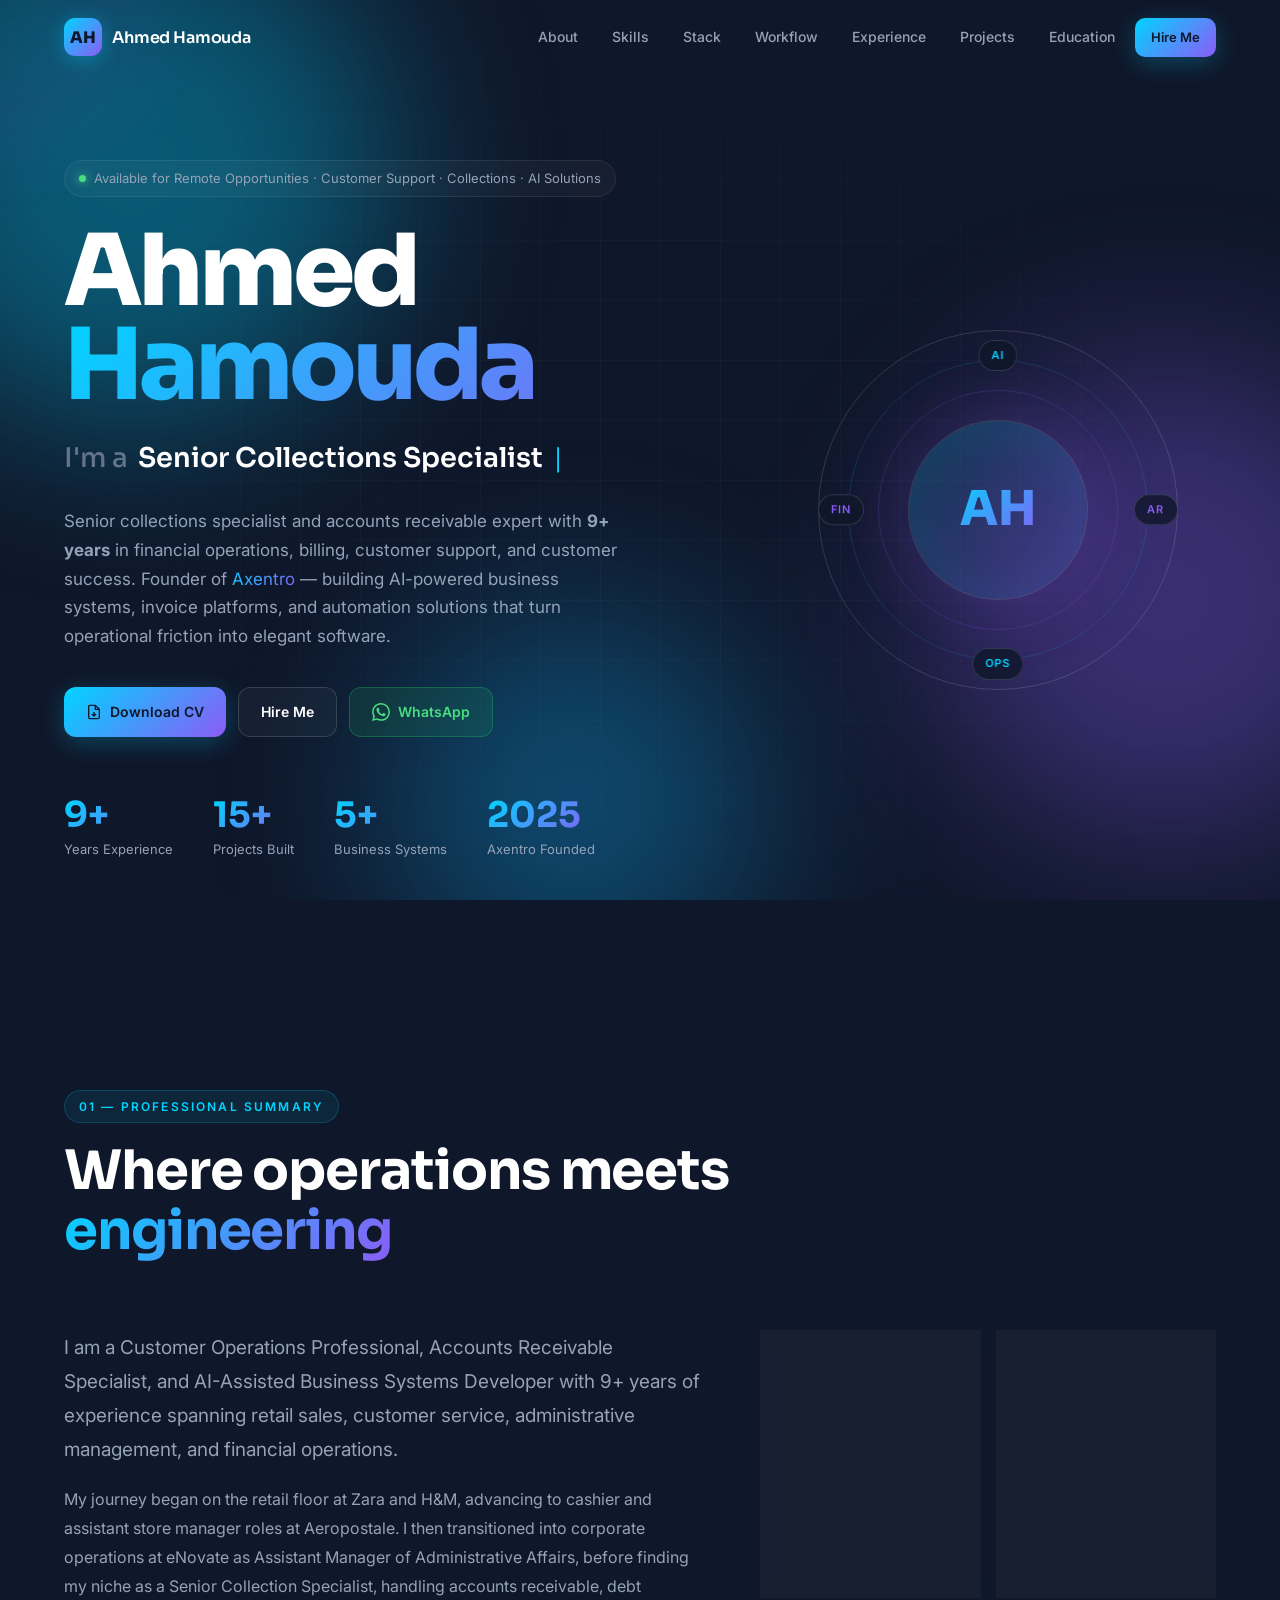
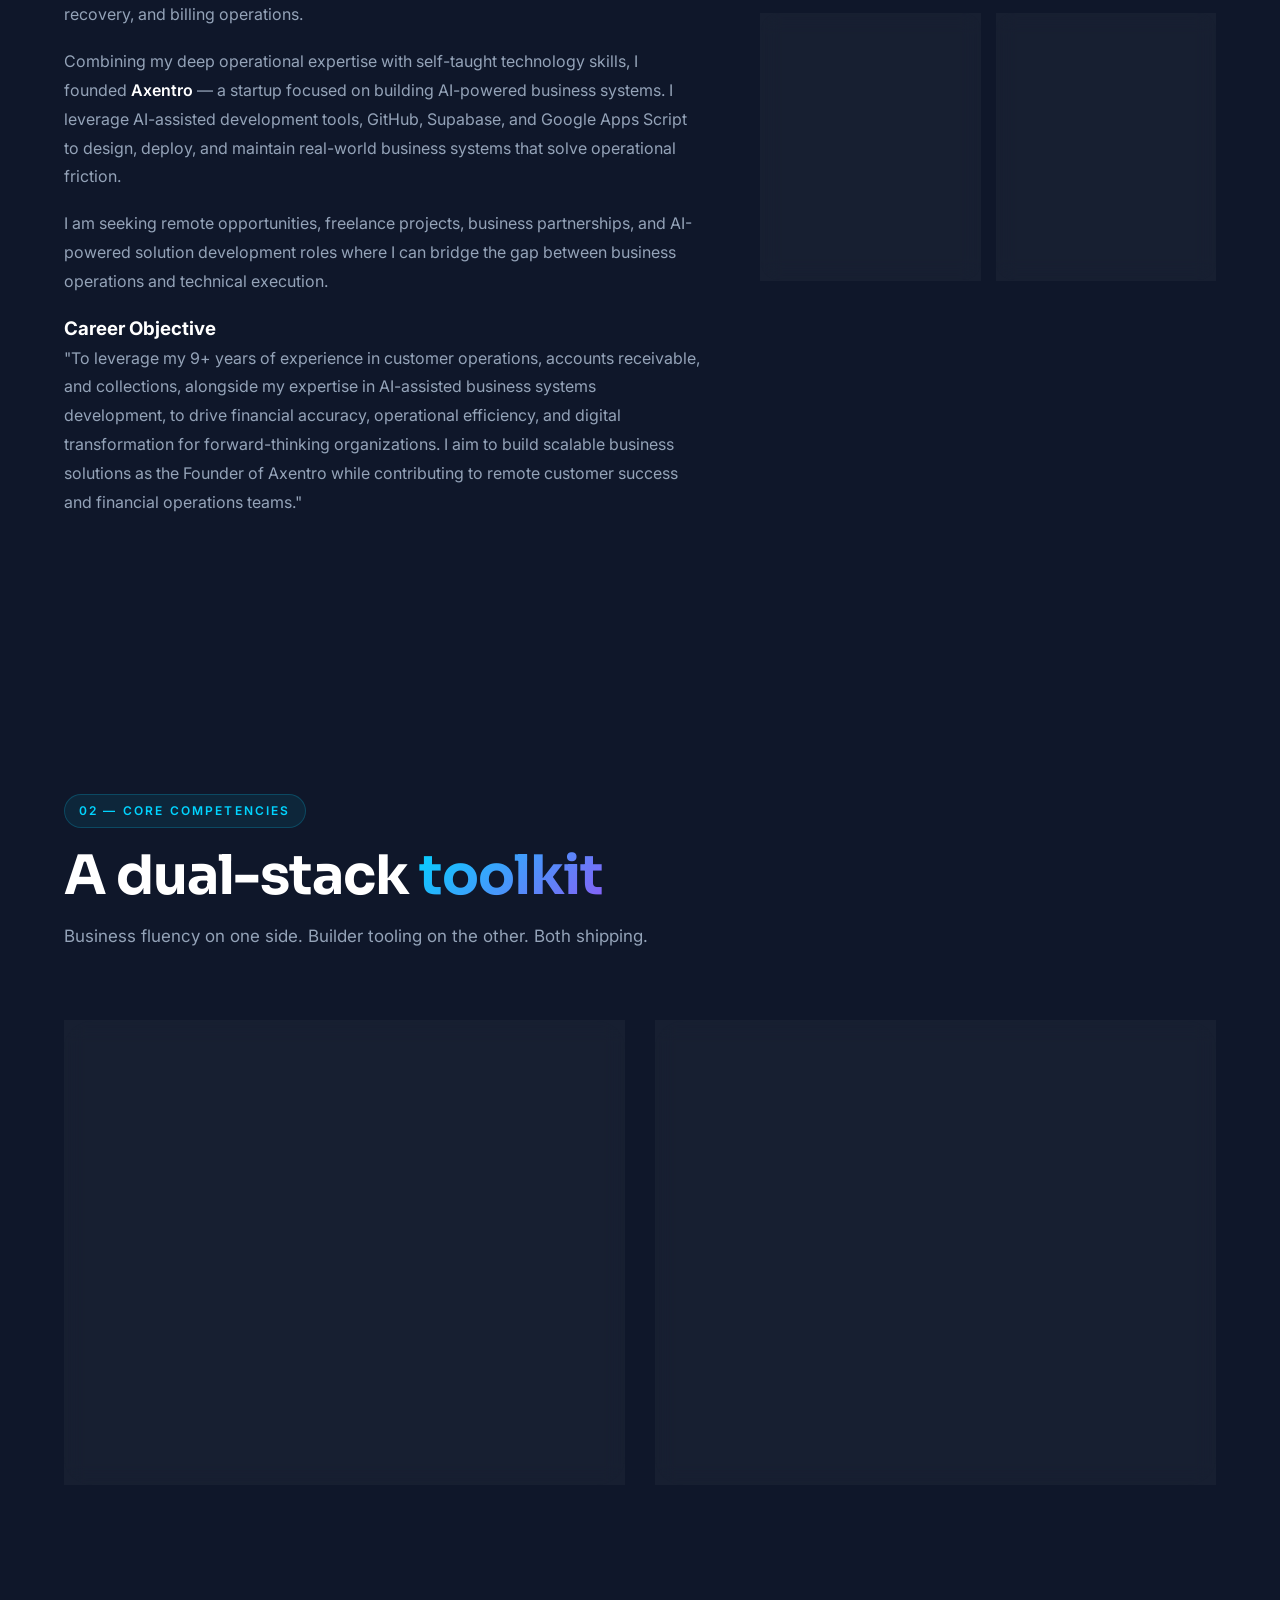
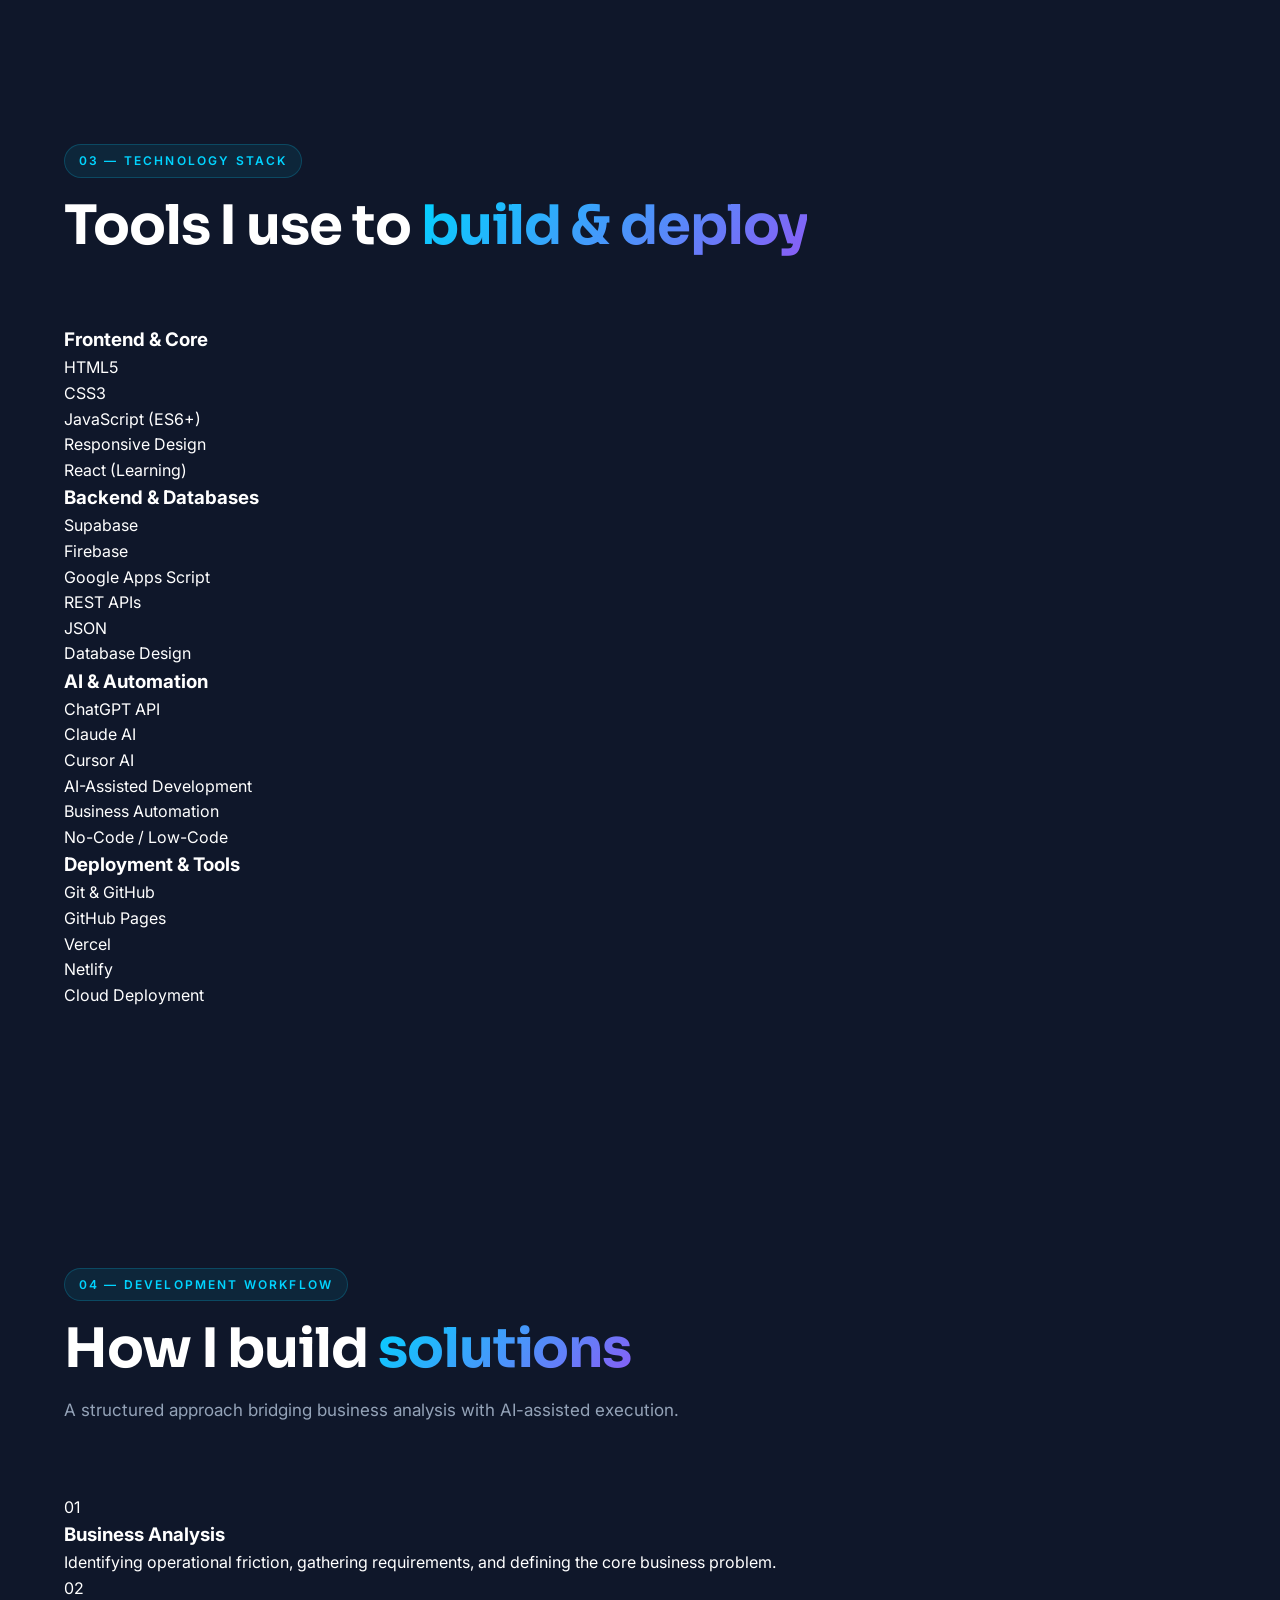
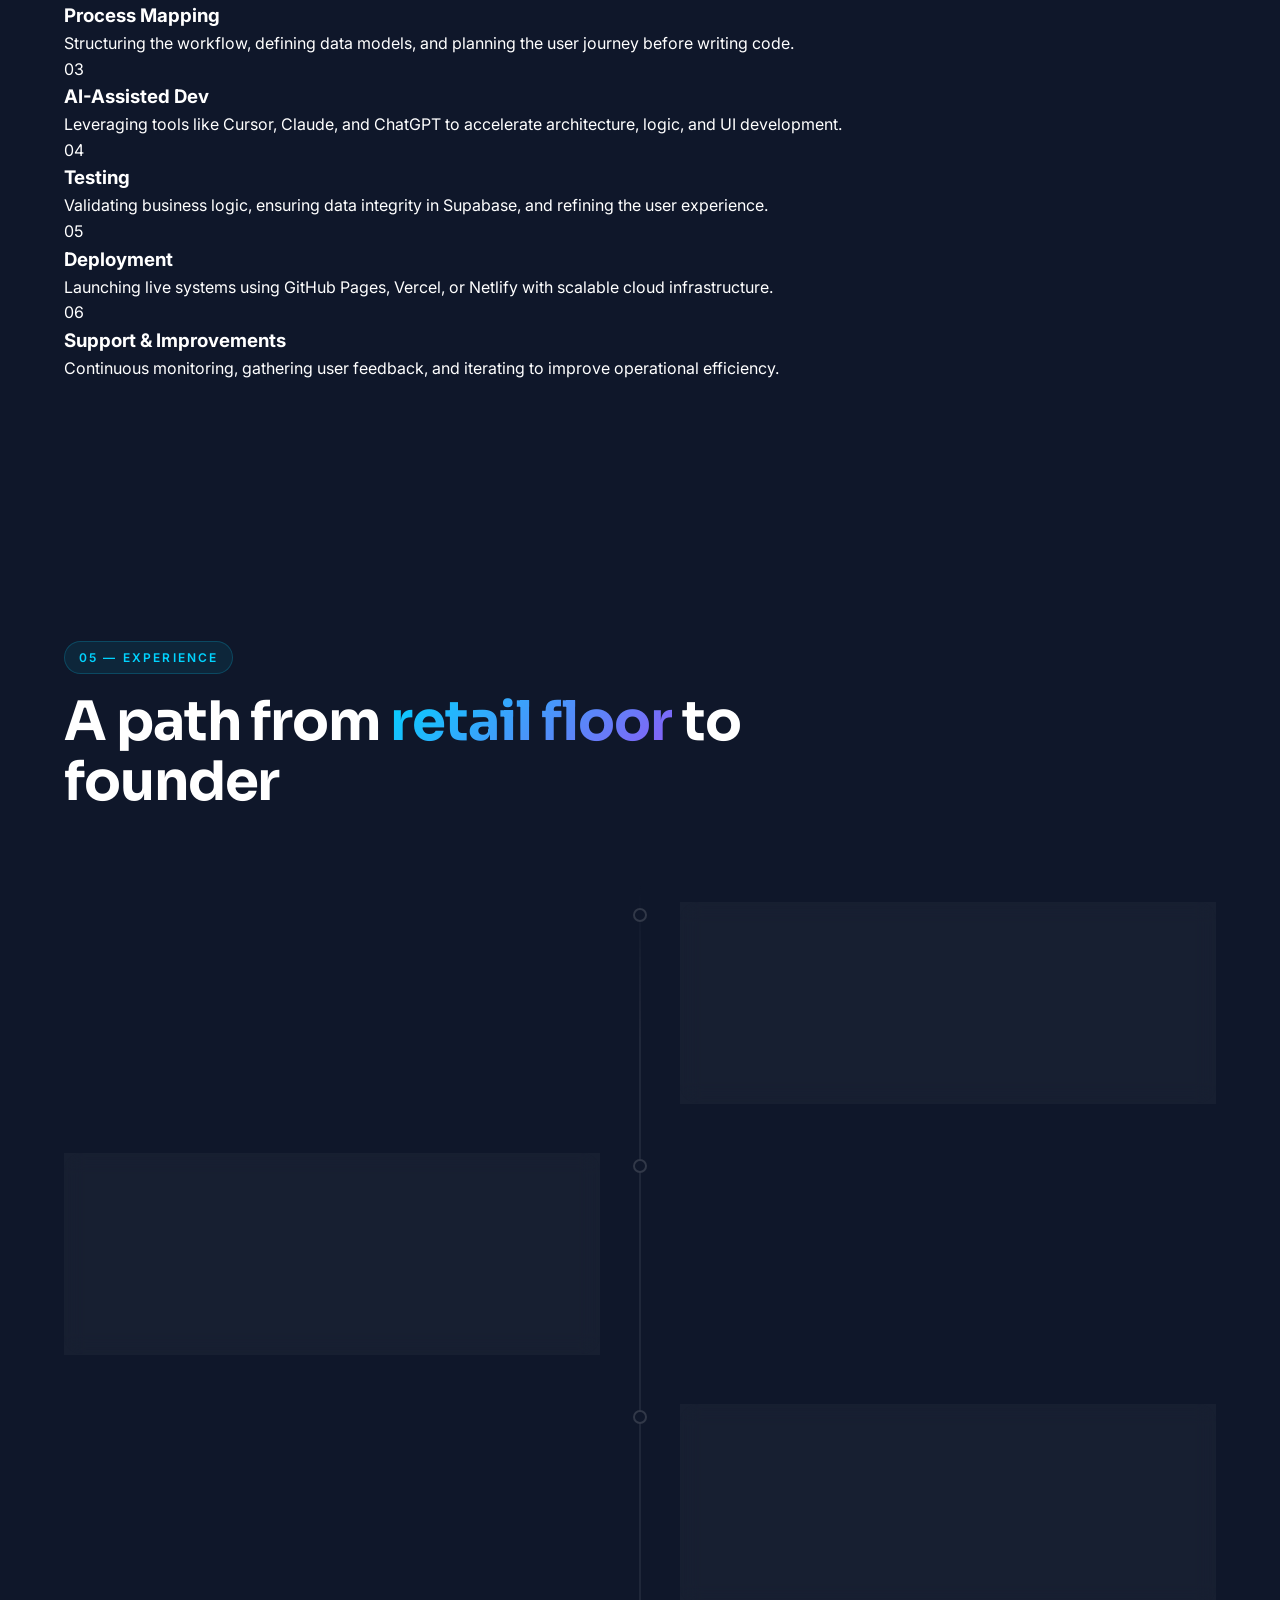
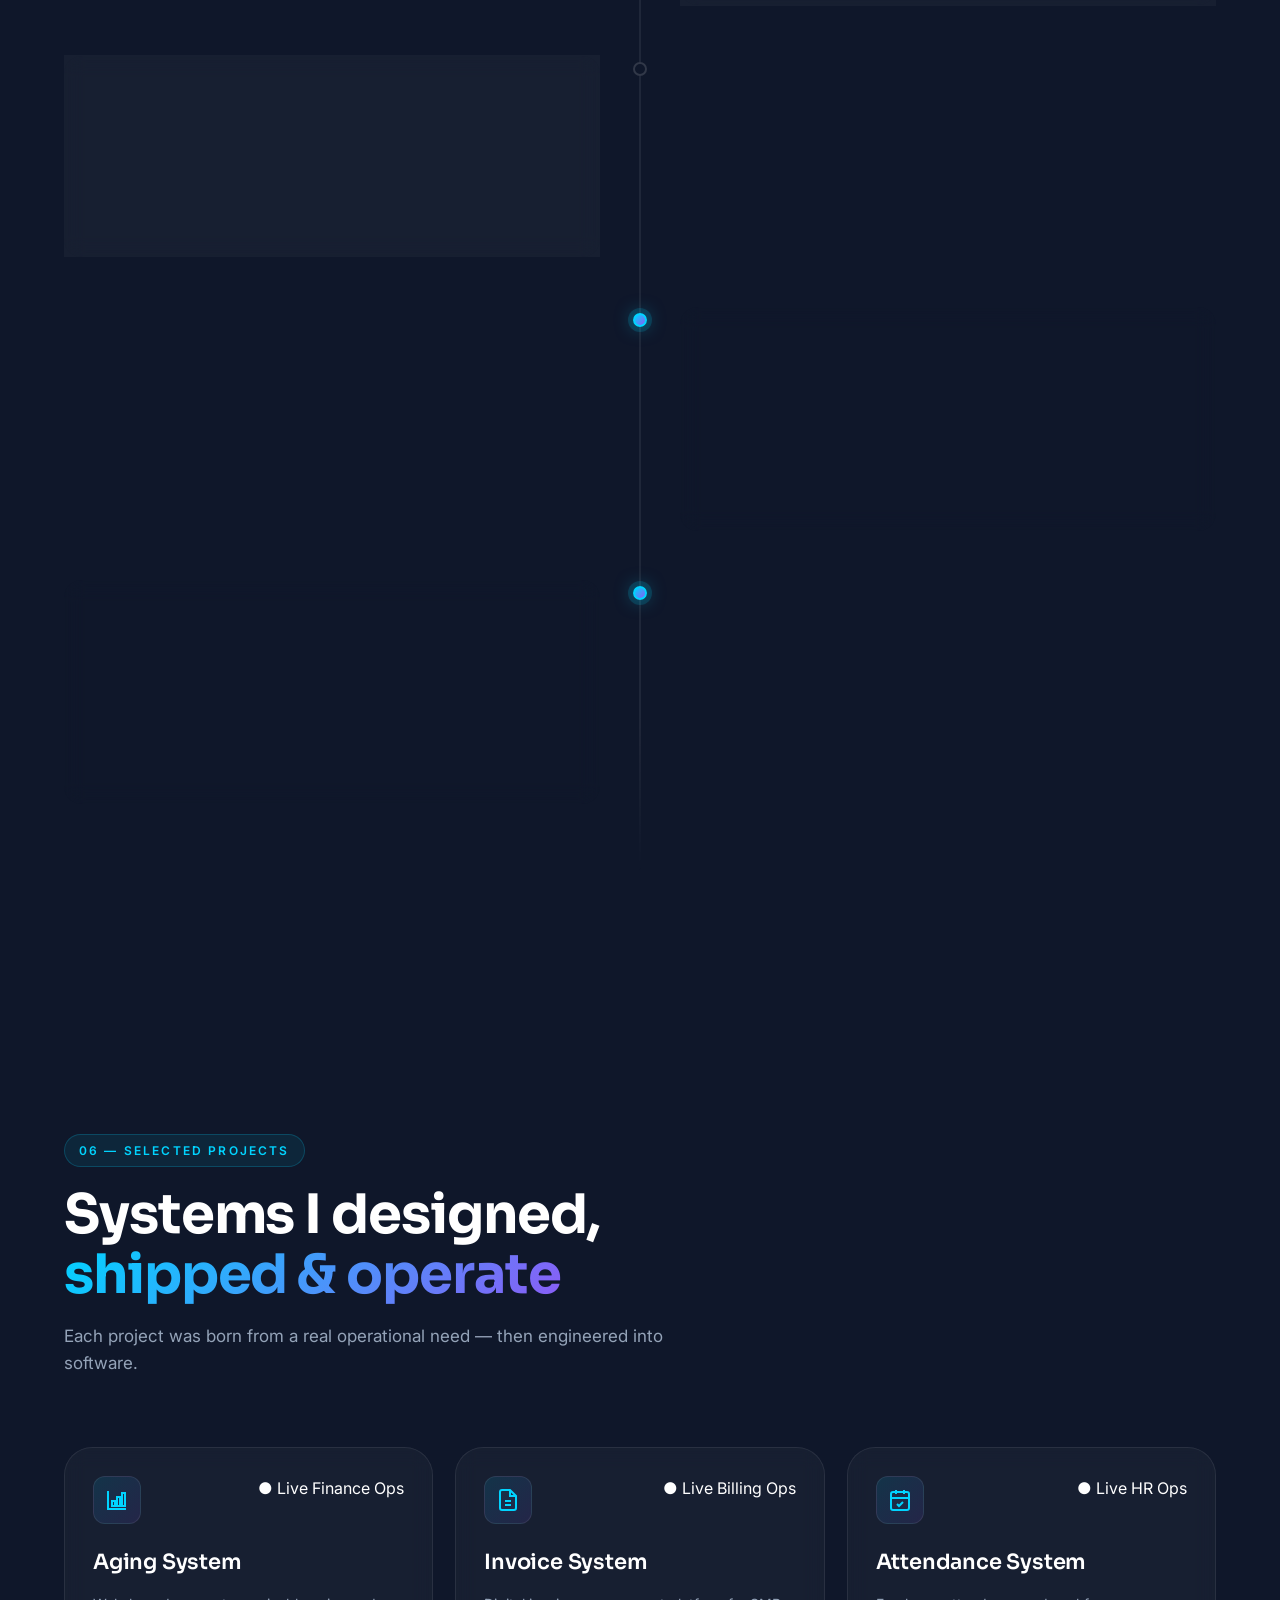
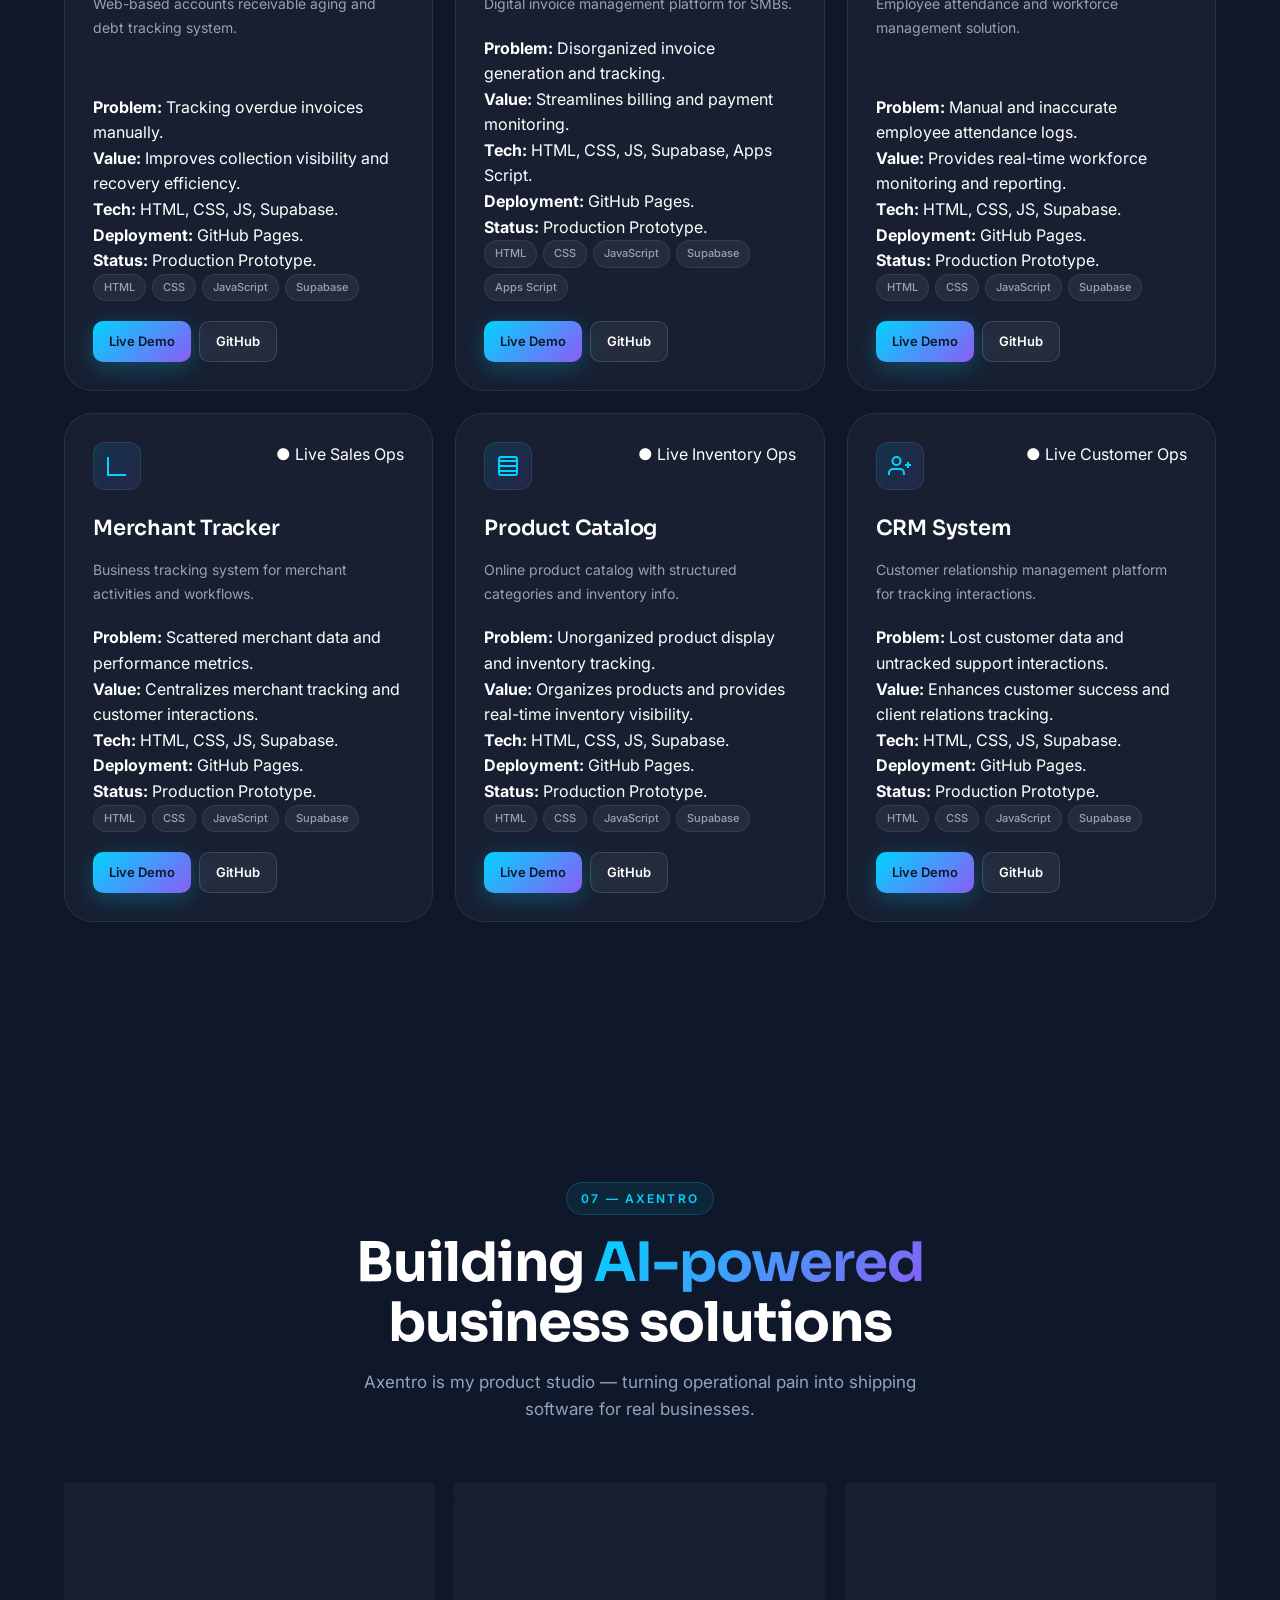
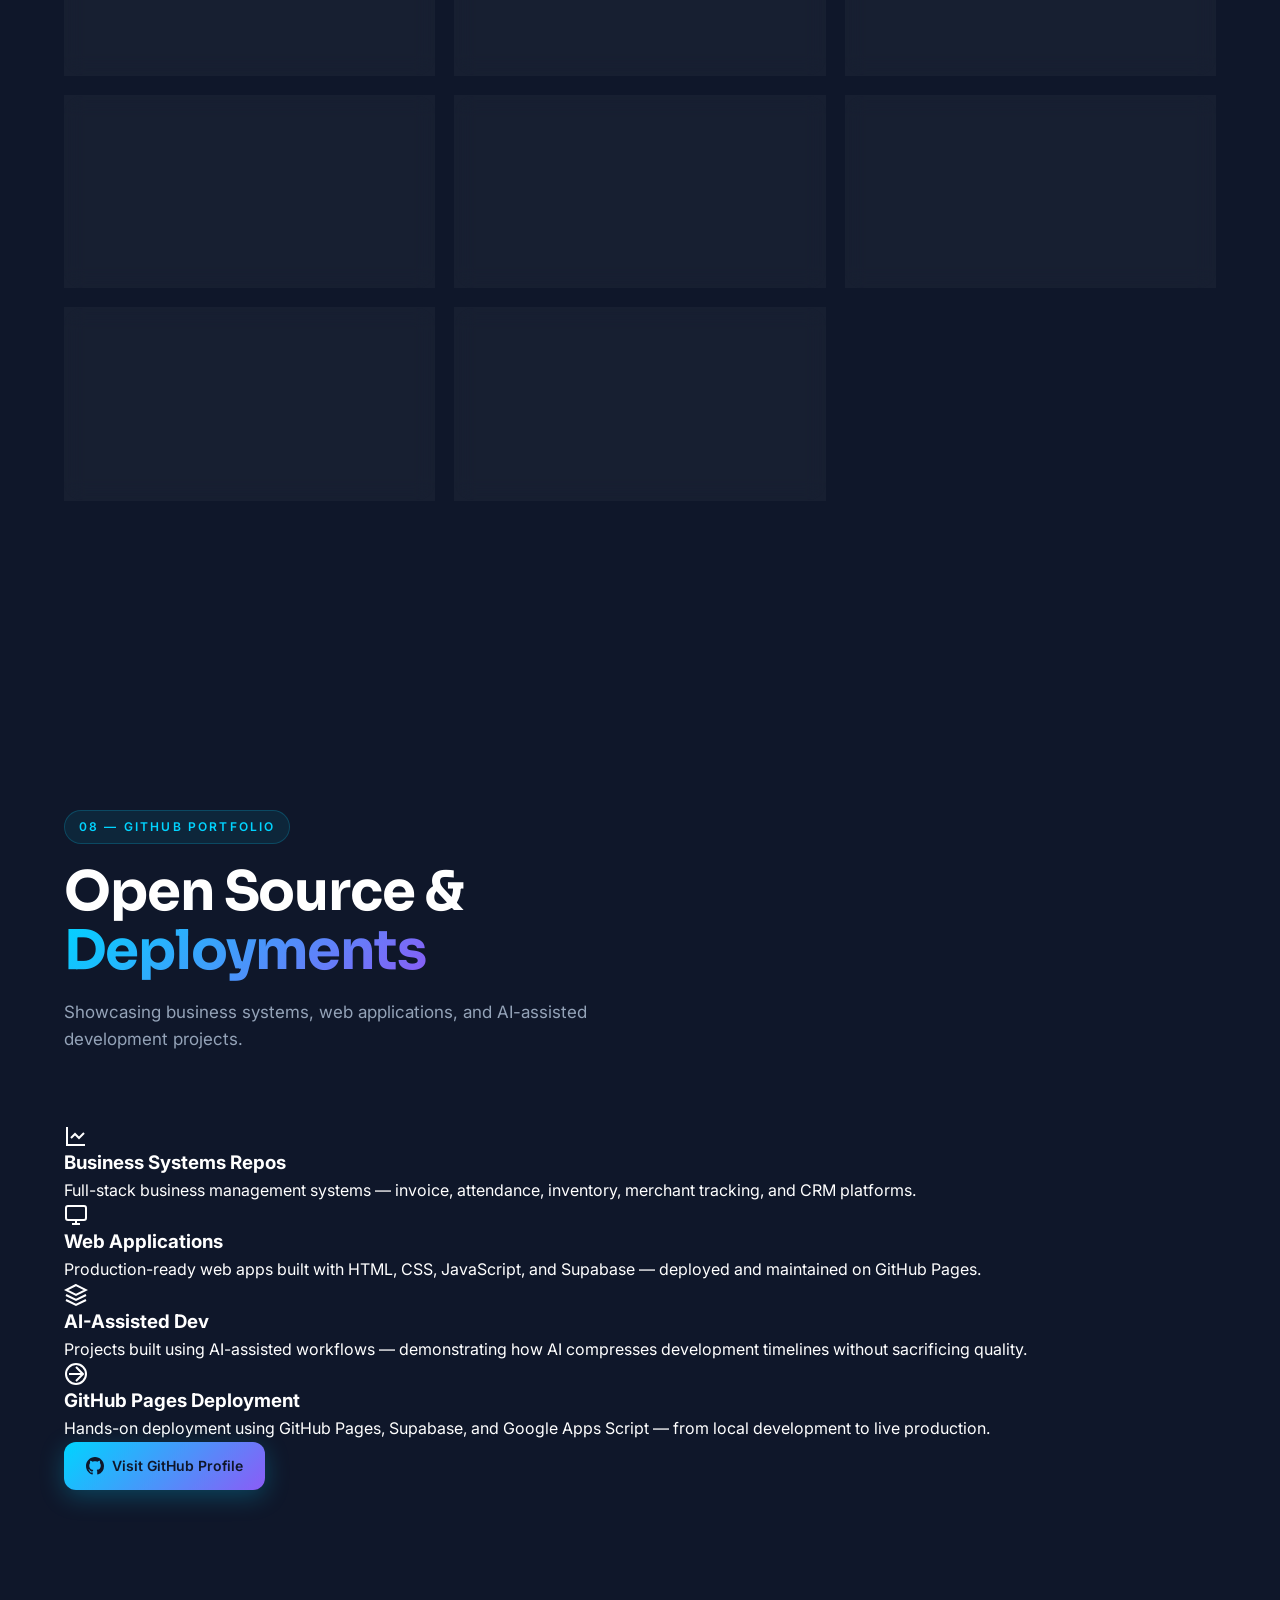
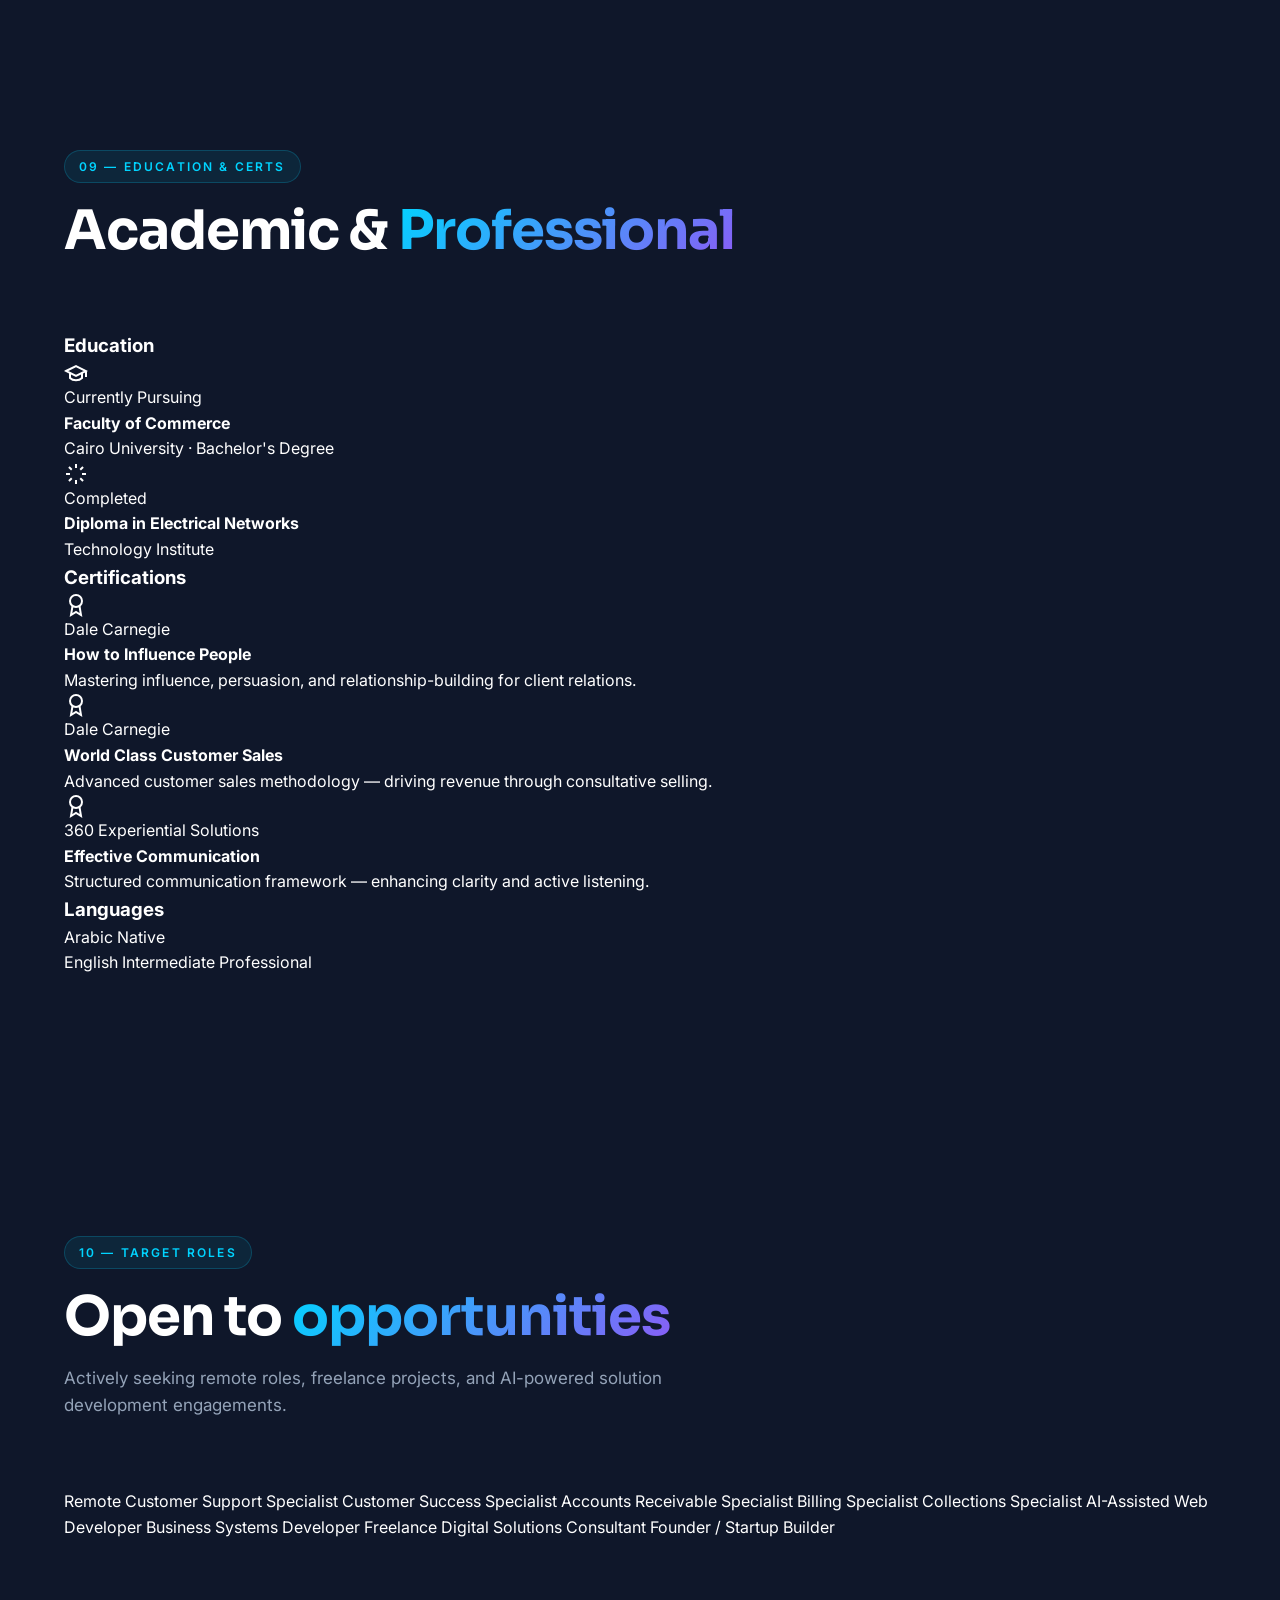
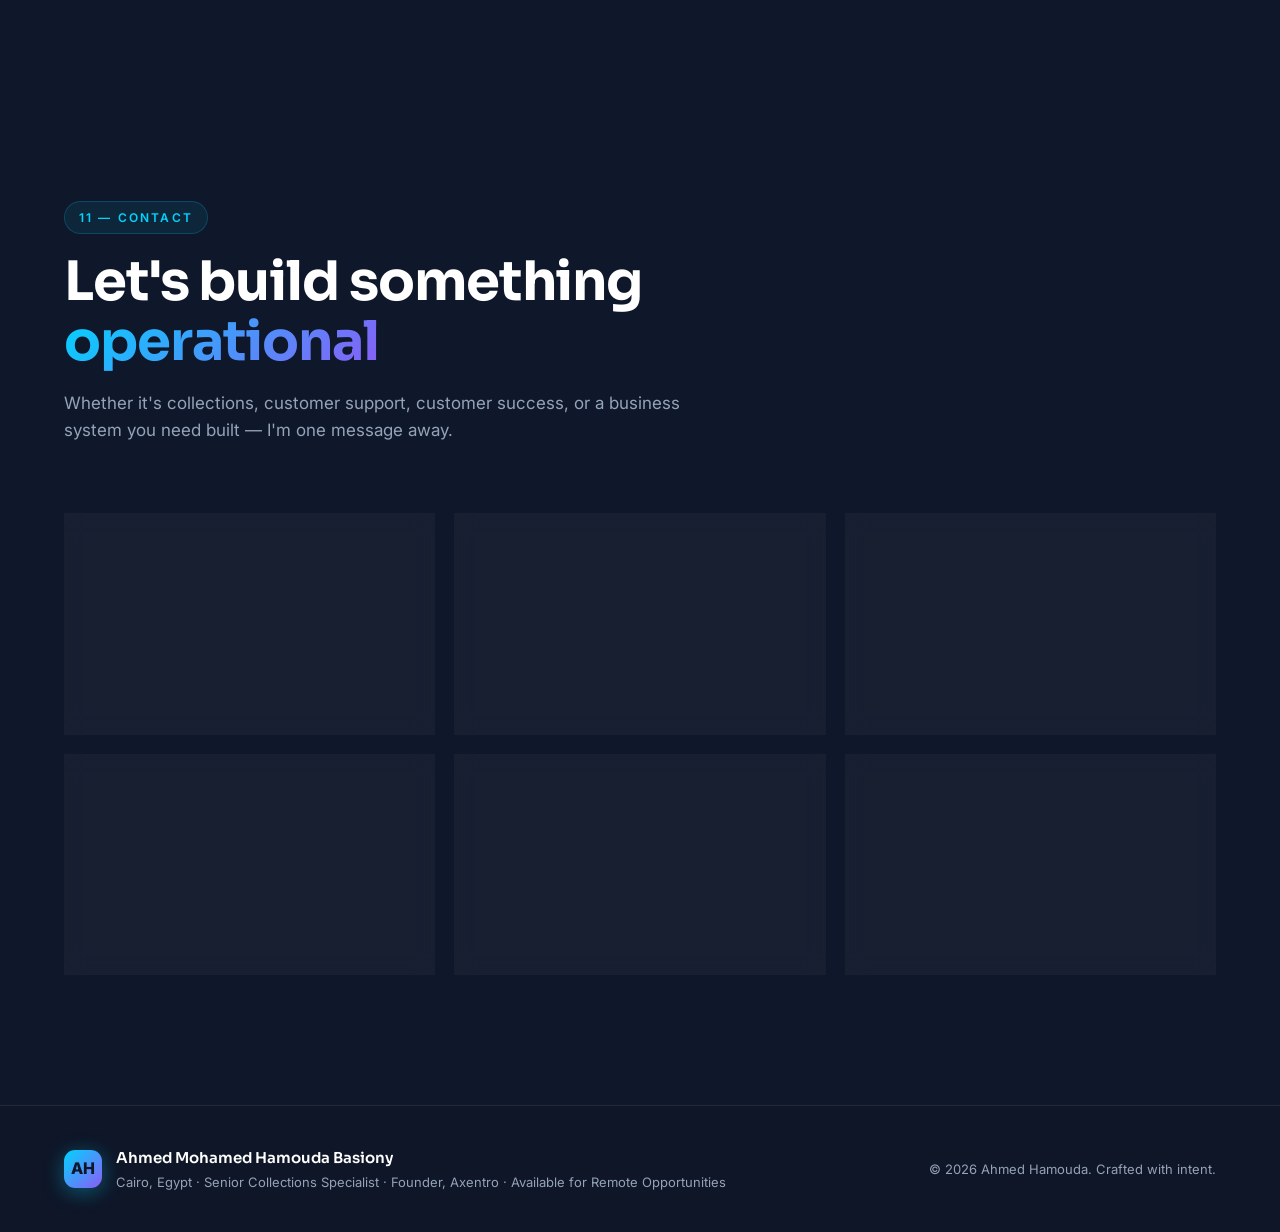
==== commit 1552b2a8: "Update fmt.Println message from 'Hello' to 'Goodbye'" ====
--- a/index.html
+++ b/index.html
@@ -5,12 +5,12 @@
   <meta name="viewport" content="width=device-width, initial-scale=1.0" />
   <meta http-equiv="X-UA-Compatible" content="IE=edge" />
 
-  <!-- Primary Meta Tags — ATS & SEO Optimized -->
+  <!-- Primary Meta Tags -->
   <title>Ahmed Hamouda — Senior Collections Specialist & AI Business Systems Developer | Founder of Axentro</title>
   <meta name="title" content="Ahmed Hamouda — Senior Collections Specialist & AI Business Systems Developer | Founder of Axentro" />
-  <meta name="description" content="Ahmed Mohamed Hamouda Basiony — Senior Collections Specialist, Accounts Receivable Expert, Customer Support & Customer Success Professional, and Founder of Axentro. 9+ years in financial operations, billing, and client relations. Building AI-powered business systems, invoice platforms, attendance systems, and automation solutions in Cairo, Egypt. Available for remote opportunities." />
+  <meta name="description" content="Ahmed Mohamed Hamouda Basiony — 9+ years in customer operations, accounts receivable, billing, and collections. Founder of Axentro. Building AI-assisted business systems, invoice platforms, and automation solutions. Available for remote opportunities." />
   <meta name="author" content="Ahmed Mohamed Hamouda Basiony" />
-  <meta name="keywords" content="Senior Collections Specialist, Accounts Receivable Specialist, Customer Support, Customer Success, Billing Specialist, Collections, Financial Operations, Client Relations, Business Systems, Web Development, AI Solutions, Process Improvement, Administrative Operations, Axentro, Cairo, Egypt, Remote, Ahmed Hamouda, Invoice System, Attendance System, AI-Assisted Development, Supabase, Google Apps Script, GitHub Pages" />
+  <meta name="keywords" content="Senior Collections Specialist, Accounts Receivable Specialist, Customer Support, Customer Success, Billing Specialist, Financial Operations, Client Relations, Business Systems, Web Development, AI Solutions, Axentro, Cairo, Egypt, Remote, Ahmed Hamouda, Invoice System, Attendance System, AI-Assisted Development, Supabase, Google Apps Script, GitHub Pages" />
   <meta name="robots" content="index, follow, max-image-preview:large" />
   <meta name="theme-color" content="#0F172A" />
   <link rel="canonical" href="https://axentro-official.github.io/cv.axentro.net/" />
@@ -19,9 +19,8 @@
   <meta property="og:type" content="website" />
   <meta property="og:url" content="https://axentro-official.github.io/cv.axentro.net/" />
   <meta property="og:title" content="Ahmed Hamouda — Senior Collections Specialist & AI Business Systems Developer" />
-  <meta property="og:description" content="9+ years in collections, accounts receivable, billing, customer support, and customer success. Founder of Axentro — building AI-powered business systems, invoice platforms, and automation solutions. Available for remote opportunities." />
+  <meta property="og:description" content="9+ years in collections, accounts receivable, billing, customer support, and customer success. Founder of Axentro — building AI-powered business systems, invoice platforms, and automation solutions." />
   <meta property="og:site_name" content="Ahmed Hamouda — Premium Digital Resume" />
-  <meta property="og:locale" content="en_US" />
 
   <!-- Twitter -->
   <meta name="twitter:card" content="summary_large_image" />
@@ -39,7 +38,7 @@
   <!-- Stylesheet -->
   <link rel="stylesheet" href="style.css" />
 
-  <!-- Structured Data — Person Schema -->
+  <!-- Structured Data -->
   <script type="application/ld+json">
   {
     "@context": "https://schema.org",
@@ -48,69 +47,16 @@
     "jobTitle": "Senior Collections Specialist & AI-Assisted Business Systems Developer",
     "email": "mailto:ah.hamouda139@gmail.com",
     "telephone": "+201146476993",
-    "address": {
-      "@type": "PostalAddress",
-      "addressLocality": "Cairo",
-      "addressCountry": "Egypt"
-    },
+    "address": { "@type": "PostalAddress", "addressLocality": "Cairo", "addressCountry": "Egypt" },
     "url": "https://axentro-official.github.io/cv.axentro.net/",
     "sameAs": [
       "https://www.linkedin.com/in/ahmed-hamouda-6505051a5",
       "https://github.com/axentro-official",
       "https://axentro-official.github.io/axentro-website/index.html"
     ],
-    "worksFor": {
-      "@type": "Organization",
-      "name": "eNovate"
-    },
-    "founder": {
-      "@type": "Organization",
-      "name": "Axentro",
-      "url": "https://axentro-official.github.io/axentro-website/index.html"
-    },
-    "knowsAbout": [
-      "Accounts Receivable",
-      "Collections",
-      "Customer Support",
-      "Customer Success",
-      "Billing",
-      "Financial Operations",
-      "Client Relations",
-      "Business Systems",
-      "Web Development",
-      "AI Solutions",
-      "Process Improvement",
-      "Administrative Operations",
-      "AI-Assisted Development",
-      "Supabase",
-      "Google Apps Script",
-      "GitHub Pages"
-    ]
-  }
-  </script>
-
-  <!-- Structured Data — Organization Schema (Axentro) -->
-  <script type="application/ld+json">
-  {
-    "@context": "https://schema.org",
-    "@type": "Organization",
-    "name": "Axentro",
-    "url": "https://axentro-official.github.io/axentro-website/index.html",
-    "founder": {
-      "@type": "Person",
-      "name": "Ahmed Mohamed Hamouda Basiony"
-    },
-    "description": "AI-powered business solutions studio building websites, invoice systems, attendance systems, inventory systems, business automation, customer management systems, and AI solutions.",
-    "knowsAbout": [
-      "Business Websites",
-      "E-Commerce Solutions",
-      "Invoice Systems",
-      "Attendance Systems",
-      "Inventory Systems",
-      "Business Automation",
-      "Customer Management Systems",
-      "AI Solutions"
-    ]
+    "worksFor": { "@type": "Organization", "name": "eNovate" },
+    "founder": { "@type": "Organization", "name": "Axentro", "url": "https://axentro-official.github.io/axentro-website/index.html" },
+    "knowsAbout": ["Accounts Receivable", "Collections", "Customer Support", "Customer Success", "Billing", "Financial Operations", "Client Relations", "Business Systems", "Web Development", "AI Solutions", "Process Improvement", "Administrative Operations", "AI-Assisted Development", "Supabase", "Google Apps Script", "GitHub Pages"]
   }
   </script>
 </head>
@@ -119,11 +65,9 @@
   <!-- ===== LOADING SCREEN ===== -->
   <div class="loader" id="loader" aria-hidden="true">
     <div class="loader__inner">
-      <div class="loader__logo">
-        <span>A</span><span>H</span>
-      </div>
+      <div class="loader__logo"><span>A</span><span>H</span></div>
       <div class="loader__bar"><div class="loader__progress" id="loaderProgress"></div></div>
-      <div class="loader__text">Loading Experience</div>
+      <div class="loader__text">Loading Professional Profile</div>
     </div>
   </div>
 
@@ -151,13 +95,12 @@
 
       <nav class="nav" id="nav" aria-label="Primary navigation">
         <a href="#about" class="nav__link">About</a>
+        <a href="#skills" class="nav__link">Skills</a>
+        <a href="#stack" class="nav__link">Stack</a>
+        <a href="#workflow" class="nav__link">Workflow</a>
         <a href="#experience" class="nav__link">Experience</a>
-        <a href="#achievements" class="nav__link">Achievements</a>
-        <a href="#skills" class="nav__link">Skills</a>
-        <a href="#certifications" class="nav__link">Certs</a>
         <a href="#projects" class="nav__link">Projects</a>
-        <a href="#axentro" class="nav__link">Axentro</a>
-        <a href="#github" class="nav__link">GitHub</a>
+        <a href="#education" class="nav__link">Education</a>
         <a href="#contact" class="btn btn--small btn--primary magnetic">Hire Me</a>
       </nav>
 
@@ -194,7 +137,7 @@
           </p>
 
           <div class="hero__actions reveal">
-            <a href="cv/Ahmed_Hamouda_CV.pdf" download class="btn btn--primary magnetic" id="downloadCvBtn">
+            <a href="cv/Ahmed_Hamouda_CV.pdf" download="Ahmed_Hamouda_CV.pdf" class="btn btn--primary magnetic" id="downloadCvBtn">
               <svg width="16" height="16" viewBox="0 0 24 24" fill="none" stroke="currentColor" stroke-width="2"><path d="M14 2H6a2 2 0 00-2 2v16a2 2 0 002 2h12a2 2 0 002-2V8z"/><path d="M14 2v6h6M9 15l3 3 3-3M12 12v6"/></svg>
               <span>Download CV</span>
             </a>
@@ -221,7 +164,7 @@
               <div class="hero__stat-label">Business Systems</div>
             </div>
             <div class="hero__stat">
-              <div class="hero__stat-num hero__stat-num--plain">2024</div>
+              <div class="hero__stat-num hero__stat-num--plain">2025</div>
               <div class="hero__stat-label">Axentro Founded</div>
             </div>
           </div>
@@ -232,9 +175,7 @@
             <div class="hero__orb-ring hero__orb-ring--1"></div>
             <div class="hero__orb-ring hero__orb-ring--2"></div>
             <div class="hero__orb-ring hero__orb-ring--3"></div>
-            <div class="hero__orb-core">
-              <span>AH</span>
-            </div>
+            <div class="hero__orb-core"><span>AH</span></div>
             <div class="hero__orb-chip hero__orb-chip--1">AI</div>
             <div class="hero__orb-chip hero__orb-chip--2">AR</div>
             <div class="hero__orb-chip hero__orb-chip--3">OPS</div>
@@ -242,35 +183,37 @@
           </div>
         </div>
       </div>
-
-      <div class="hero__scroll" aria-hidden="true">
-        <span>Scroll</span>
-        <div class="hero__scroll-line"></div>
-      </div>
-    </section>
-
-    <!-- ===== ABOUT ===== -->
+    </section>
+
+    <!-- ===== ABOUT / SUMMARY / OBJECTIVE ===== -->
     <section class="section about" id="about">
       <div class="container">
         <div class="section__head reveal">
-          <span class="section__tag">01 — About</span>
+          <span class="section__tag">01 — Professional Summary</span>
           <h2 class="section__title">Where operations meets <span class="text-gradient">engineering</span></h2>
         </div>
 
         <div class="about__grid">
           <div class="about__copy reveal">
             <p class="about__lead">
-              I started on the shop floor — folding garments at Zara and H&amp;M, scanning barcodes at Aeropostale, managing shifts, handling cash, and listening to customers. Nine years later, I run collections operations at eNovate and lead <strong>Axentro</strong>, an AI-assisted product studio building the tools I once wished I had.
+              I am a Customer Operations Professional, Accounts Receivable Specialist, and AI-Assisted Business Systems Developer with 9+ years of experience spanning retail sales, customer service, administrative management, and financial operations.
             </p>
             <p>
-              My edge is simple: I build the systems I operate. Aging reports, invoice trackers, attendance logs, merchant pipelines — I've lived inside these workflows, found the friction, then engineered software to remove it. That means every product I ship is grounded in real operational pain, not theoretical dashboards.
+              My journey began on the retail floor at Zara and H&M, advancing to cashier and assistant store manager roles at Aeropostale. I then transitioned into corporate operations at eNovate as Assistant Manager of Administrative Affairs, before finding my niche as a Senior Collection Specialist, handling accounts receivable, debt recovery, and billing operations.
             </p>
             <p>
-              At eNovate, I lead <strong>accounts receivable</strong> and <strong>collections strategy</strong> — chasing overdue invoices, negotiating payment plans, managing billing operations, and maintaining healthy cash flow. I handle <strong>customer support</strong> escalations, drive <strong>customer success</strong> outcomes, and continuously pursue <strong>process improvement</strong> across <strong>financial operations</strong> and <strong>administrative operations</strong>.
+              Combining my deep operational expertise with self-taught technology skills, I founded <strong>Axentro</strong> — a startup focused on building AI-powered business systems. I leverage AI-assisted development tools, GitHub, Supabase, and Google Apps Script to design, deploy, and maintain real-world business systems that solve operational friction.
             </p>
             <p>
-              At Axentro, I design and ship <strong>AI-powered business systems</strong> using GitHub, Supabase, Google Apps Script, and modern web technology. I don't separate the business mind from the builder mind — they are the same mind, and that's the unfair advantage I bring to every project, client, and team.
+              I am seeking remote opportunities, freelance projects, business partnerships, and AI-powered solution development roles where I can bridge the gap between business operations and technical execution.
             </p>
+            
+            <div class="objective-card reveal">
+              <h3 class="objective-title">Career Objective</h3>
+              <p class="objective-text">
+                "To leverage my 9+ years of experience in customer operations, accounts receivable, and collections, alongside my expertise in AI-assisted business systems development, to drive financial accuracy, operational efficiency, and digital transformation for forward-thinking organizations. I aim to build scalable business solutions as the Founder of Axentro while contributing to remote customer success and financial operations teams."
+              </p>
+            </div>
           </div>
 
           <div class="about__cards">
@@ -307,11 +250,157 @@
       </div>
     </section>
 
-    <!-- ===== EXPERIENCE ===== -->
+    <!-- ===== CORE COMPETENCIES & SKILLS ===== -->
+    <section class="section skills" id="skills">
+      <div class="container">
+        <div class="section__head reveal">
+          <span class="section__tag">02 — Core Competencies</span>
+          <h2 class="section__title">A dual-stack <span class="text-gradient">toolkit</span></h2>
+          <p class="section__sub">Business fluency on one side. Builder tooling on the other. Both shipping.</p>
+        </div>
+
+        <div class="skills__grid">
+          <div class="skills__col reveal">
+            <div class="skills__col-head">
+              <span class="skills__col-tag">Business</span>
+              <h3>Operations &amp; Finance</h3>
+            </div>
+            <div class="skills__list">
+              <div class="skill"><span>Accounts Receivable</span><div class="skill__bar"><div class="skill__fill" data-level="95"></div></div></div>
+              <div class="skill"><span>Collections &amp; Debt Recovery</span><div class="skill__bar"><div class="skill__fill" data-level="96"></div></div></div>
+              <div class="skill"><span>Billing Operations</span><div class="skill__bar"><div class="skill__fill" data-level="90"></div></div></div>
+              <div class="skill"><span>Customer Support &amp; Success</span><div class="skill__bar"><div class="skill__fill" data-level="93"></div></div></div>
+              <div class="skill"><span>Financial Reporting</span><div class="skill__bar"><div class="skill__fill" data-level="88"></div></div></div>
+              <div class="skill"><span>Administrative Operations</span><div class="skill__bar"><div class="skill__fill" data-level="91"></div></div></div>
+              <div class="skill"><span>Negotiation &amp; Communication</span><div class="skill__bar"><div class="skill__fill" data-level="94"></div></div></div>
+              <div class="skill"><span>Process Improvement</span><div class="skill__bar"><div class="skill__fill" data-level="87"></div></div></div>
+            </div>
+          </div>
+
+          <div class="skills__col reveal">
+            <div class="skills__col-head">
+              <span class="skills__col-tag skills__col-tag--purple">Technical</span>
+              <h3>Builder &amp; AI Stack</h3>
+            </div>
+            <div class="skills__list">
+              <div class="skill"><span>AI-Assisted Development</span><div class="skill__bar"><div class="skill__fill skill__fill--purple" data-level="93"></div></div></div>
+              <div class="skill"><span>Business Systems Architecture</span><div class="skill__bar"><div class="skill__fill skill__fill--purple" data-level="91"></div></div></div>
+              <div class="skill"><span>Web Development (HTML/CSS/JS)</span><div class="skill__bar"><div class="skill__fill skill__fill--purple" data-level="88"></div></div></div>
+              <div class="skill"><span>Database Design (Supabase)</span><div class="skill__bar"><div class="skill__fill skill__fill--purple" data-level="85"></div></div></div>
+              <div class="skill"><span>Google Apps Script</span><div class="skill__bar"><div class="skill__fill skill__fill--purple" data-level="89"></div></div></div>
+              <div class="skill"><span>Cloud Deployment</span><div class="skill__bar"><div class="skill__fill skill__fill--purple" data-level="88"></div></div></div>
+              <div class="skill"><span>No-Code / Low-Code Solutions</span><div class="skill__bar"><div class="skill__fill skill__fill--purple" data-level="86"></div></div></div>
+              <div class="skill"><span>REST APIs &amp; JSON</span><div class="skill__bar"><div class="skill__fill skill__fill--purple" data-level="80"></div></div></div>
+            </div>
+          </div>
+        </div>
+      </div>
+    </section>
+
+    <!-- ===== TECH STACK ===== -->
+    <section class="section stack" id="stack">
+      <div class="container">
+        <div class="section__head reveal">
+          <span class="section__tag">03 — Technology Stack</span>
+          <h2 class="section__title">Tools I use to <span class="text-gradient">build &amp; deploy</span></h2>
+        </div>
+
+        <div class="stack__grid">
+          <div class="stack__category reveal">
+            <h3>Frontend &amp; Core</h3>
+            <div class="stack__items">
+              <div class="stack__chip">HTML5</div>
+              <div class="stack__chip">CSS3</div>
+              <div class="stack__chip">JavaScript (ES6+)</div>
+              <div class="stack__chip">Responsive Design</div>
+              <div class="stack__chip">React (Learning)</div>
+            </div>
+          </div>
+          <div class="stack__category reveal">
+            <h3>Backend &amp; Databases</h3>
+            <div class="stack__items">
+              <div class="stack__chip">Supabase</div>
+              <div class="stack__chip">Firebase</div>
+              <div class="stack__chip">Google Apps Script</div>
+              <div class="stack__chip">REST APIs</div>
+              <div class="stack__chip">JSON</div>
+              <div class="stack__chip">Database Design</div>
+            </div>
+          </div>
+          <div class="stack__category reveal">
+            <h3>AI &amp; Automation</h3>
+            <div class="stack__items">
+              <div class="stack__chip">ChatGPT API</div>
+              <div class="stack__chip">Claude AI</div>
+              <div class="stack__chip">Cursor AI</div>
+              <div class="stack__chip">AI-Assisted Development</div>
+              <div class="stack__chip">Business Automation</div>
+              <div class="stack__chip">No-Code / Low-Code</div>
+            </div>
+          </div>
+          <div class="stack__category reveal">
+            <h3>Deployment &amp; Tools</h3>
+            <div class="stack__items">
+              <div class="stack__chip">Git &amp; GitHub</div>
+              <div class="stack__chip">GitHub Pages</div>
+              <div class="stack__chip">Vercel</div>
+              <div class="stack__chip">Netlify</div>
+              <div class="stack__chip">Cloud Deployment</div>
+            </div>
+          </div>
+        </div>
+      </div>
+    </section>
+
+    <!-- ===== DEVELOPMENT WORKFLOW ===== -->
+    <section class="section workflow" id="workflow">
+      <div class="container">
+        <div class="section__head reveal">
+          <span class="section__tag">04 — Development Workflow</span>
+          <h2 class="section__title">How I build <span class="text-gradient">solutions</span></h2>
+          <p class="section__sub">A structured approach bridging business analysis with AI-assisted execution.</p>
+        </div>
+
+        <div class="workflow__steps">
+          <div class="workflow__step reveal">
+            <div class="workflow__num">01</div>
+            <h3>Business Analysis</h3>
+            <p>Identifying operational friction, gathering requirements, and defining the core business problem.</p>
+          </div>
+          <div class="workflow__step reveal">
+            <div class="workflow__num">02</div>
+            <h3>Process Mapping</h3>
+            <p>Structuring the workflow, defining data models, and planning the user journey before writing code.</p>
+          </div>
+          <div class="workflow__step reveal">
+            <div class="workflow__num">03</div>
+            <h3>AI-Assisted Dev</h3>
+            <p>Leveraging tools like Cursor, Claude, and ChatGPT to accelerate architecture, logic, and UI development.</p>
+          </div>
+          <div class="workflow__step reveal">
+            <div class="workflow__num">04</div>
+            <h3>Testing</h3>
+            <p>Validating business logic, ensuring data integrity in Supabase, and refining the user experience.</p>
+          </div>
+          <div class="workflow__step reveal">
+            <div class="workflow__num">05</div>
+            <h3>Deployment</h3>
+            <p>Launching live systems using GitHub Pages, Vercel, or Netlify with scalable cloud infrastructure.</p>
+          </div>
+          <div class="workflow__step reveal">
+            <div class="workflow__num">06</div>
+            <h3>Support &amp; Improvements</h3>
+            <p>Continuous monitoring, gathering user feedback, and iterating to improve operational efficiency.</p>
+          </div>
+        </div>
+      </div>
+    </section>
+
+    <!-- ===== EXPERIENCE TIMELINE ===== -->
     <section class="section experience" id="experience">
       <div class="container">
         <div class="section__head reveal">
-          <span class="section__tag">02 — Experience</span>
+          <span class="section__tag">05 — Experience</span>
           <h2 class="section__title">A path from <span class="text-gradient">retail floor</span> to founder</h2>
         </div>
 
@@ -364,7 +453,7 @@
               <span class="timeline__date">2022 — Present</span>
               <h3 class="timeline__role">Senior Collection Specialist</h3>
               <span class="timeline__company">eNovate</span>
-              <p>Own accounts receivable strategy, collections operations, billing follow-up, and financial reporting. Drive process improvement across financial operations and client relations.</p>
+              <p>Own accounts receivable strategy, collections operations, billing follow-up, and financial reporting. Drive process improvement across financial operations.</p>
             </div>
           </div>
 
@@ -372,7 +461,7 @@
             <div class="timeline__dot timeline__dot--active"></div>
             <div class="timeline__card timeline__card--active">
               <span class="timeline__date">2024 — Present</span>
-              <h3 class="timeline__role">Founder</h3>
+              <h3 class="timeline__role">Founder &amp; AI Developer</h3>
               <span class="timeline__company">Axentro</span>
               <p>Building AI-powered business systems — invoice, attendance, inventory, and merchant solutions. Delivering web development and automation solutions for real businesses.</p>
             </div>
@@ -381,178 +470,13 @@
       </div>
     </section>
 
-    <!-- ===== ACHIEVEMENTS ===== -->
-    <section class="section achievements" id="achievements">
-      <div class="container">
-        <div class="section__head reveal">
-          <span class="section__tag">03 — Achievements</span>
-          <h2 class="section__title">Selected business &amp; <span class="text-gradient">technology achievements</span></h2>
-          <p class="section__sub">Where operational expertise meets engineering execution — each achievement below was born from a real business need.</p>
-        </div>
-
-        <div class="achievements__grid">
-          <div class="achievement reveal">
-            <div class="achievement__icon">
-              <svg width="24" height="24" viewBox="0 0 24 24" fill="none" stroke="currentColor" stroke-width="2"><path d="M12 2L2 7l10 5 10-5-10-5z"/><path d="M2 17l10 5 10-5M2 12l10 5 10-5"/></svg>
-            </div>
-            <h3>AI-Assisted Business Systems</h3>
-            <p>Developed multiple business management systems using AI-assisted development workflows — compressing delivery timelines from months to days.</p>
-          </div>
-
-          <div class="achievement reveal">
-            <div class="achievement__icon">
-              <svg width="24" height="24" viewBox="0 0 24 24" fill="none" stroke="currentColor" stroke-width="2"><path d="M14 2H6a2 2 0 00-2 2v16a2 2 0 002 2h12a2 2 0 002-2V8z"/><path d="M14 2v6h6M9 13h6M9 17h6"/></svg>
-            </div>
-            <h3>Invoice &amp; AR Solutions</h3>
-            <p>Built web-based invoice tracking and accounts receivable solutions that streamline billing, collections, and financial reporting.</p>
-          </div>
-
-          <div class="achievement reveal">
-            <div class="achievement__icon">
-              <svg width="24" height="24" viewBox="0 0 24 24" fill="none" stroke="currentColor" stroke-width="2"><rect x="3" y="4" width="18" height="18" rx="2"/><path d="M16 2v4M8 2v4M3 10h18M9 16l2 2 4-4"/></svg>
-            </div>
-            <h3>Workforce Monitoring Systems</h3>
-            <p>Designed attendance and workforce monitoring systems with check-in tracking, reporting, and administrative oversight.</p>
-          </div>
-
-          <div class="achievement reveal">
-            <div class="achievement__icon">
-              <svg width="24" height="24" viewBox="0 0 24 24" fill="none" stroke="currentColor" stroke-width="2"><path d="M3 3v18h18"/><path d="M7 12h.01M11 12h.01M15 12h.01M7 16h.01M11 16h.01M15 16h.01M7 8h.01M11 8h.01M15 8h.01"/></svg>
-            </div>
-            <h3>Merchant &amp; Product Platforms</h3>
-            <p>Created merchant and product management platforms that centralize business data and operational workflows in one interface.</p>
-          </div>
-
-          <div class="achievement reveal">
-            <div class="achievement__icon">
-              <svg width="24" height="24" viewBox="0 0 24 24" fill="none" stroke="currentColor" stroke-width="2"><path d="M5 12h14M12 5l7 7-7 7"/><circle cx="12" cy="12" r="10"/></svg>
-            </div>
-            <h3>Web Application Deployment</h3>
-            <p>Deployed and maintained web applications using GitHub Pages and Supabase — ensuring fast, reliable, and scalable delivery.</p>
-          </div>
-
-          <div class="achievement reveal">
-            <div class="achievement__icon">
-              <svg width="24" height="24" viewBox="0 0 24 24" fill="none" stroke="currentColor" stroke-width="2"><path d="M18 10h-1.26A8 8 0 109 20h9a5 5 0 000-10z"/><path d="M12 12v4M10 14h4"/></svg>
-            </div>
-            <h3>Cloud-Based Business Data</h3>
-            <p>Implemented cloud-based business data solutions using Google Apps Script and Supabase — enabling real-time access and automation.</p>
-          </div>
-        </div>
-      </div>
-    </section>
-
-    <!-- ===== SKILLS ===== -->
-    <section class="section skills" id="skills">
-      <div class="container">
-        <div class="section__head reveal">
-          <span class="section__tag">04 — Skills</span>
-          <h2 class="section__title">A dual-stack <span class="text-gradient">toolkit</span></h2>
-          <p class="section__sub">Business fluency on one side. Builder tooling on the other. Both shipping.</p>
-        </div>
-
-        <div class="skills__grid">
-          <div class="skills__col reveal">
-            <div class="skills__col-head">
-              <span class="skills__col-tag">Business</span>
-              <h3>Operations &amp; Finance</h3>
-            </div>
-            <div class="skills__list">
-              <div class="skill"><span>Accounts Receivable</span><div class="skill__bar"><div class="skill__fill" data-level="95"></div></div></div>
-              <div class="skill"><span>Collections</span><div class="skill__bar"><div class="skill__fill" data-level="96"></div></div></div>
-              <div class="skill"><span>Customer Support</span><div class="skill__bar"><div class="skill__fill" data-level="93"></div></div></div>
-              <div class="skill"><span>Customer Success</span><div class="skill__bar"><div class="skill__fill" data-level="92"></div></div></div>
-              <div class="skill"><span>Billing</span><div class="skill__bar"><div class="skill__fill" data-level="90"></div></div></div>
-              <div class="skill"><span>Financial Operations</span><div class="skill__bar"><div class="skill__fill" data-level="89"></div></div></div>
-              <div class="skill"><span>Client Relations</span><div class="skill__bar"><div class="skill__fill" data-level="91"></div></div></div>
-              <div class="skill"><span>Administrative Operations</span><div class="skill__bar"><div class="skill__fill" data-level="91"></div></div></div>
-              <div class="skill"><span>Financial Reporting</span><div class="skill__bar"><div class="skill__fill" data-level="88"></div></div></div>
-              <div class="skill"><span>Communication</span><div class="skill__bar"><div class="skill__fill" data-level="94"></div></div></div>
-              <div class="skill"><span>Negotiation</span><div class="skill__bar"><div class="skill__fill" data-level="92"></div></div></div>
-              <div class="skill"><span>Process Improvement</span><div class="skill__bar"><div class="skill__fill" data-level="87"></div></div></div>
-            </div>
-          </div>
-
-          <div class="skills__col reveal">
-            <div class="skills__col-head">
-              <span class="skills__col-tag skills__col-tag--purple">Technical</span>
-              <h3>Builder &amp; AI Stack</h3>
-            </div>
-            <div class="skills__list">
-              <div class="skill"><span>AI-Assisted Development</span><div class="skill__bar"><div class="skill__fill skill__fill--purple" data-level="93"></div></div></div>
-              <div class="skill"><span>Business Systems Development</span><div class="skill__bar"><div class="skill__fill skill__fill--purple" data-level="91"></div></div></div>
-              <div class="skill"><span>Web Development</span><div class="skill__bar"><div class="skill__fill skill__fill--purple" data-level="88"></div></div></div>
-              <div class="skill"><span>AI Solutions</span><div class="skill__bar"><div class="skill__fill skill__fill--purple" data-level="90"></div></div></div>
-              <div class="skill"><span>GitHub</span><div class="skill__bar"><div class="skill__fill skill__fill--purple" data-level="88"></div></div></div>
-              <div class="skill"><span>Supabase</span><div class="skill__bar"><div class="skill__fill skill__fill--purple" data-level="85"></div></div></div>
-              <div class="skill"><span>Google Apps Script</span><div class="skill__bar"><div class="skill__fill skill__fill--purple" data-level="89"></div></div></div>
-              <div class="skill"><span>HTML</span><div class="skill__bar"><div class="skill__fill skill__fill--purple" data-level="90"></div></div></div>
-              <div class="skill"><span>CSS</span><div class="skill__bar"><div class="skill__fill skill__fill--purple" data-level="87"></div></div></div>
-              <div class="skill"><span>JavaScript</span><div class="skill__bar"><div class="skill__fill skill__fill--purple" data-level="84"></div></div></div>
-              <div class="skill"><span>E-Commerce Solutions</span><div class="skill__bar"><div class="skill__fill skill__fill--purple" data-level="86"></div></div></div>
-              <div class="skill"><span>Business Automation</span><div class="skill__bar"><div class="skill__fill skill__fill--purple" data-level="88"></div></div></div>
-            </div>
-          </div>
-        </div>
-      </div>
-    </section>
-
-    <!-- ===== CERTIFICATIONS ===== -->
-    <section class="section certifications" id="certifications">
-      <div class="container">
-        <div class="section__head reveal">
-          <span class="section__tag">05 — Certifications</span>
-          <h2 class="section__title">Professional <span class="text-gradient">certifications</span></h2>
-          <p class="section__sub">Investing in communication, influence, and customer excellence — the human side of business operations.</p>
-        </div>
-
-        <div class="cert__grid">
-          <div class="cert reveal">
-            <div class="cert__badge">
-              <svg width="32" height="32" viewBox="0 0 24 24" fill="none" stroke="currentColor" stroke-width="2"><circle cx="12" cy="8" r="6"/><path d="M15.477 12.89L17 22l-5-3-5 3 1.523-9.11"/></svg>
-            </div>
-            <div class="cert__body">
-              <span class="cert__issuer">Dale Carnegie</span>
-              <h3 class="cert__title">How to Influence People</h3>
-              <p class="cert__desc">Mastering influence, persuasion, and relationship-building — core skills for client relations, collections negotiation, and customer success.</p>
-            </div>
-            <div class="cert__shine"></div>
-          </div>
-
-          <div class="cert reveal">
-            <div class="cert__badge">
-              <svg width="32" height="32" viewBox="0 0 24 24" fill="none" stroke="currentColor" stroke-width="2"><circle cx="12" cy="8" r="6"/><path d="M15.477 12.89L17 22l-5-3-5 3 1.523-9.11"/></svg>
-            </div>
-            <div class="cert__body">
-              <span class="cert__issuer">Dale Carnegie</span>
-              <h3 class="cert__title">World Class Customer Sales</h3>
-              <p class="cert__desc">Advanced customer sales methodology — driving revenue through consultative selling, trust-building, and customer support excellence.</p>
-            </div>
-            <div class="cert__shine"></div>
-          </div>
-
-          <div class="cert reveal">
-            <div class="cert__badge">
-              <svg width="32" height="32" viewBox="0 0 24 24" fill="none" stroke="currentColor" stroke-width="2"><circle cx="12" cy="8" r="6"/><path d="M15.477 12.89L17 22l-5-3-5 3 1.523-9.11"/></svg>
-            </div>
-            <div class="cert__body">
-              <span class="cert__issuer">360 Experiential Solutions</span>
-              <h3 class="cert__title">Effective Communication</h3>
-              <p class="cert__desc">Structured communication framework — enhancing clarity, active listening, and escalation handling across customer support and operations.</p>
-            </div>
-            <div class="cert__shine"></div>
-          </div>
-        </div>
-      </div>
-    </section>
-
     <!-- ===== PROJECTS ===== -->
     <section class="section projects" id="projects">
       <div class="container">
         <div class="section__head reveal">
-          <span class="section__tag">06 — Projects</span>
+          <span class="section__tag">06 — Selected Projects</span>
           <h2 class="section__title">Systems I designed, <span class="text-gradient">shipped &amp; operate</span></h2>
-          <p class="section__sub">Each project was born from a real operational need — then engineered into software with AI-assisted development.</p>
+          <p class="section__sub">Each project was born from a real operational need — then engineered into software.</p>
         </div>
 
         <div class="projects__grid">
@@ -564,14 +488,17 @@
               </div>
               <div class="project__badges">
                 <span class="project__status project__status--live">● Live</span>
-                <span class="project__impact">Collections Ops</span>
+                <span class="project__impact">Finance Ops</span>
               </div>
             </div>
             <h3 class="project__title">Aging System</h3>
-            <p class="project__desc">Web-based accounts receivable aging and debt tracking system designed to monitor overdue invoices, collection status, payment history, and client balances.</p>
-            <div class="project__usecase">
-              <span class="project__usecase-label">Business Use Case</span>
-              <p>Collections management, overdue invoice tracking, and AR reporting for finance teams.</p>
+            <p class="project__desc">Web-based accounts receivable aging and debt tracking system.</p>
+            <div class="project__details">
+              <div class="project__detail"><strong>Problem:</strong> Tracking overdue invoices manually.</div>
+              <div class="project__detail"><strong>Value:</strong> Improves collection visibility and recovery efficiency.</div>
+              <div class="project__detail"><strong>Tech:</strong> HTML, CSS, JS, Supabase.</div>
+              <div class="project__detail"><strong>Deployment:</strong> GitHub Pages.</div>
+              <div class="project__detail"><strong>Status:</strong> Production Prototype.</div>
             </div>
             <div class="project__tags"><span>HTML</span><span>CSS</span><span>JavaScript</span><span>Supabase</span></div>
             <div class="project__actions">
@@ -591,10 +518,13 @@
               </div>
             </div>
             <h3 class="project__title">Invoice System</h3>
-            <p class="project__desc">Digital invoice management platform that enables invoice creation, tracking, payment monitoring, and financial reporting for small and medium-sized businesses.</p>
-            <div class="project__usecase">
-              <span class="project__usecase-label">Business Use Case</span>
-              <p>SMB billing operations, invoice lifecycle management, and payment tracking.</p>
+            <p class="project__desc">Digital invoice management platform for SMBs.</p>
+            <div class="project__details">
+              <div class="project__detail"><strong>Problem:</strong> Disorganized invoice generation and tracking.</div>
+              <div class="project__detail"><strong>Value:</strong> Streamlines billing and payment monitoring.</div>
+              <div class="project__detail"><strong>Tech:</strong> HTML, CSS, JS, Supabase, Apps Script.</div>
+              <div class="project__detail"><strong>Deployment:</strong> GitHub Pages.</div>
+              <div class="project__detail"><strong>Status:</strong> Production Prototype.</div>
             </div>
             <div class="project__tags"><span>HTML</span><span>CSS</span><span>JavaScript</span><span>Supabase</span><span>Apps Script</span></div>
             <div class="project__actions">
@@ -614,10 +544,13 @@
               </div>
             </div>
             <h3 class="project__title">Attendance System</h3>
-            <p class="project__desc">Employee attendance and workforce management solution with check-in tracking, attendance reports, and administrative monitoring features.</p>
-            <div class="project__usecase">
-              <span class="project__usecase-label">Business Use Case</span>
-              <p>Workforce monitoring, attendance reporting, and administrative operations for HR teams.</p>
+            <p class="project__desc">Employee attendance and workforce management solution.</p>
+            <div class="project__details">
+              <div class="project__detail"><strong>Problem:</strong> Manual and inaccurate employee attendance logs.</div>
+              <div class="project__detail"><strong>Value:</strong> Provides real-time workforce monitoring and reporting.</div>
+              <div class="project__detail"><strong>Tech:</strong> HTML, CSS, JS, Supabase.</div>
+              <div class="project__detail"><strong>Deployment:</strong> GitHub Pages.</div>
+              <div class="project__detail"><strong>Status:</strong> Production Prototype.</div>
             </div>
             <div class="project__tags"><span>HTML</span><span>CSS</span><span>JavaScript</span><span>Supabase</span></div>
             <div class="project__actions">
@@ -637,10 +570,13 @@
               </div>
             </div>
             <h3 class="project__title">Merchant Tracker</h3>
-            <p class="project__desc">Business tracking system developed to monitor merchant activities, customer interactions, performance metrics, and operational workflows.</p>
-            <div class="project__usecase">
-              <span class="project__usecase-label">Business Use Case</span>
-              <p>Merchant performance monitoring, customer interaction tracking, and sales operations.</p>
+            <p class="project__desc">Business tracking system for merchant activities and workflows.</p>
+            <div class="project__details">
+              <div class="project__detail"><strong>Problem:</strong> Scattered merchant data and performance metrics.</div>
+              <div class="project__detail"><strong>Value:</strong> Centralizes merchant tracking and customer interactions.</div>
+              <div class="project__detail"><strong>Tech:</strong> HTML, CSS, JS, Supabase.</div>
+              <div class="project__detail"><strong>Deployment:</strong> GitHub Pages.</div>
+              <div class="project__detail"><strong>Status:</strong> Production Prototype.</div>
             </div>
             <div class="project__tags"><span>HTML</span><span>CSS</span><span>JavaScript</span><span>Supabase</span></div>
             <div class="project__actions">
@@ -660,10 +596,13 @@
               </div>
             </div>
             <h3 class="project__title">Product Catalog</h3>
-            <p class="project__desc">Online product catalog platform designed to organize, manage, and showcase products with structured categories and inventory information.</p>
-            <div class="project__usecase">
-              <span class="project__usecase-label">Business Use Case</span>
-              <p>Product organization, inventory visibility, and e-commerce catalog management.</p>
+            <p class="project__desc">Online product catalog with structured categories and inventory info.</p>
+            <div class="project__details">
+              <div class="project__detail"><strong>Problem:</strong> Unorganized product display and inventory tracking.</div>
+              <div class="project__detail"><strong>Value:</strong> Organizes products and provides real-time inventory visibility.</div>
+              <div class="project__detail"><strong>Tech:</strong> HTML, CSS, JS, Supabase.</div>
+              <div class="project__detail"><strong>Deployment:</strong> GitHub Pages.</div>
+              <div class="project__detail"><strong>Status:</strong> Production Prototype.</div>
             </div>
             <div class="project__tags"><span>HTML</span><span>CSS</span><span>JavaScript</span><span>Supabase</span></div>
             <div class="project__actions">
@@ -672,36 +611,43 @@
             </div>
           </article>
 
-        </div>
-      </div>
-    </section>
-
-    <!-- ===== AXENTRO ===== -->
+          <article class="project reveal">
+            <div class="project__top">
+              <div class="project__icon">
+                <svg width="24" height="24" viewBox="0 0 24 24" fill="none" stroke="currentColor" stroke-width="2"><path d="M16 21v-2a4 4 0 00-4-4H5a4 4 0 00-4 4v2"/><circle cx="8.5" cy="7" r="4"/><path d="M20 8v6M23 11h-6"/></svg>
+              </div>
+              <div class="project__badges">
+                <span class="project__status project__status--live">● Live</span>
+                <span class="project__impact">Customer Ops</span>
+              </div>
+            </div>
+            <h3 class="project__title">CRM System</h3>
+            <p class="project__desc">Customer relationship management platform for tracking interactions.</p>
+            <div class="project__details">
+              <div class="project__detail"><strong>Problem:</strong> Lost customer data and untracked support interactions.</div>
+              <div class="project__detail"><strong>Value:</strong> Enhances customer success and client relations tracking.</div>
+              <div class="project__detail"><strong>Tech:</strong> HTML, CSS, JS, Supabase.</div>
+              <div class="project__detail"><strong>Deployment:</strong> GitHub Pages.</div>
+              <div class="project__detail"><strong>Status:</strong> Production Prototype.</div>
+            </div>
+            <div class="project__tags"><span>HTML</span><span>CSS</span><span>JavaScript</span><span>Supabase</span></div>
+            <div class="project__actions">
+              <a href="https://axentro-official.github.io/axentro-website/index.html" target="_blank" rel="noopener" class="btn btn--small btn--primary magnetic">Live Demo</a>
+              <a href="https://github.com/axentro-official" target="_blank" rel="noopener" class="btn btn--small btn--ghost magnetic">GitHub</a>
+            </div>
+          </article>
+
+        </div>
+      </div>
+    </section>
+
+    <!-- ===== AXENTRO SERVICES ===== -->
     <section class="section axentro" id="axentro">
       <div class="container">
         <div class="axentro__head reveal">
           <span class="section__tag">07 — Axentro</span>
           <h2 class="section__title">Building <span class="text-gradient">AI-powered</span> business solutions</h2>
-          <p class="section__sub">Axentro is my product studio — turning operational pain into shipping software for real businesses. From websites to automation, invoice to inventory, every solution is built with AI-assisted development.</p>
-        </div>
-
-        <div class="axentro__stats reveal">
-          <div class="axentro__stat">
-            <div class="axentro__stat-num" data-count="15" data-suffix="+">0</div>
-            <div class="axentro__stat-label">Projects Delivered</div>
-          </div>
-          <div class="axentro__stat">
-            <div class="axentro__stat-num" data-count="8">0</div>
-            <div class="axentro__stat-label">Service Lines</div>
-          </div>
-          <div class="axentro__stat">
-            <div class="axentro__stat-num" data-count="100" data-suffix="%">0</div>
-            <div class="axentro__stat-label">AI-Assisted</div>
-          </div>
-          <div class="axentro__stat">
-            <div class="axentro__stat-num" data-count="24" data-suffix="/7">0</div>
-            <div class="axentro__stat-label">Operational</div>
-          </div>
+          <p class="section__sub">Axentro is my product studio — turning operational pain into shipping software for real businesses.</p>
         </div>
 
         <div class="axentro__services">
@@ -716,7 +662,7 @@
             <div class="axentro__service-icon">
               <svg width="22" height="22" viewBox="0 0 24 24" fill="none" stroke="currentColor" stroke-width="2"><circle cx="9" cy="21" r="1"/><circle cx="20" cy="21" r="1"/><path d="M1 1h4l2.68 13.39a2 2 0 002 1.61h9.72a2 2 0 002-1.61L23 6H6"/></svg>
             </div>
-            <h3>E-Commerce Solutions</h3>
+            <h3>E-Commerce Stores</h3>
             <p>Online stores with product catalogs, cart systems, and inventory integration — built to sell.</p>
           </div>
           <div class="axentro__service reveal">
@@ -751,37 +697,27 @@
             <div class="axentro__service-icon">
               <svg width="22" height="22" viewBox="0 0 24 24" fill="none" stroke="currentColor" stroke-width="2"><path d="M16 21v-2a4 4 0 00-4-4H5a4 4 0 00-4 4v2"/><circle cx="8.5" cy="7" r="4"/><path d="M20 8v6M23 11h-6"/></svg>
             </div>
-            <h3>Customer Management Systems</h3>
-            <p>CRM-style platforms for tracking customer interactions, support tickets, and client relations.</p>
+            <h3>CRM Solutions</h3>
+            <p>Customer management platforms for tracking support tickets, interactions, and client relations.</p>
           </div>
           <div class="axentro__service reveal">
             <div class="axentro__service-icon">
               <svg width="22" height="22" viewBox="0 0 24 24" fill="none" stroke="currentColor" stroke-width="2"><path d="M12 2a10 10 0 100 20 10 10 0 000-20z"/><path d="M8 12l3 3 5-6"/></svg>
             </div>
             <h3>AI Solutions</h3>
-            <p>AI-assisted development that compresses timelines — from prototype to production in days, not months.</p>
-          </div>
-        </div>
-
-        <div class="axentro__cta reveal">
-          <a href="https://axentro-official.github.io/axentro-website/index.html" target="_blank" rel="noopener" class="btn btn--primary magnetic">
-            <span>Visit Axentro</span>
-            <svg width="16" height="16" viewBox="0 0 24 24" fill="none" stroke="currentColor" stroke-width="2"><path d="M7 17L17 7M7 7h10v10"/></svg>
-          </a>
-          <a href="https://axentro-official.github.io/axentro-website/links.html" target="_blank" rel="noopener" class="btn btn--ghost magnetic">
-            <span>All Links</span>
-          </a>
-        </div>
-      </div>
-    </section>
-
-    <!-- ===== GITHUB ===== -->
+            <p>AI-assisted development that compresses timelines — from prototype to production in days.</p>
+          </div>
+        </div>
+      </div>
+    </section>
+
+    <!-- ===== GITHUB PORTFOLIO ===== -->
     <section class="section github" id="github">
       <div class="container">
         <div class="section__head reveal">
-          <span class="section__tag">08 — GitHub</span>
-          <h2 class="section__title">GitHub <span class="text-gradient">portfolio</span></h2>
-          <p class="section__sub">Open-source business systems, web applications, and AI-assisted development projects — deployed and maintained on GitHub.</p>
+          <span class="section__tag">08 — GitHub Portfolio</span>
+          <h2 class="section__title">Open Source &amp; <span class="text-gradient">Deployments</span></h2>
+          <p class="section__sub">Showcasing business systems, web applications, and AI-assisted development projects.</p>
         </div>
 
         <div class="github__grid">
@@ -789,8 +725,8 @@
             <div class="github__card-icon">
               <svg width="24" height="24" viewBox="0 0 24 24" fill="none" stroke="currentColor" stroke-width="2"><path d="M3 3v18h18"/><path d="M7 14l4-4 4 4 5-5"/></svg>
             </div>
-            <h3>Business Systems</h3>
-            <p>Full-stack business management systems — invoice, attendance, inventory, merchant tracking, and product catalog platforms.</p>
+            <h3>Business Systems Repos</h3>
+            <p>Full-stack business management systems — invoice, attendance, inventory, merchant tracking, and CRM platforms.</p>
           </div>
           <div class="github__card reveal">
             <div class="github__card-icon">
@@ -803,14 +739,14 @@
             <div class="github__card-icon">
               <svg width="24" height="24" viewBox="0 0 24 24" fill="none" stroke="currentColor" stroke-width="2"><path d="M12 2L2 7l10 5 10-5-10-5z"/><path d="M2 17l10 5 10-5M2 12l10 5 10-5"/></svg>
             </div>
-            <h3>AI-Assisted Development</h3>
+            <h3>AI-Assisted Dev</h3>
             <p>Projects built using AI-assisted workflows — demonstrating how AI compresses development timelines without sacrificing quality.</p>
           </div>
           <div class="github__card reveal">
             <div class="github__card-icon">
               <svg width="24" height="24" viewBox="0 0 24 24" fill="none" stroke="currentColor" stroke-width="2"><path d="M5 12h14M12 5l7 7-7 7"/><circle cx="12" cy="12" r="10"/></svg>
             </div>
-            <h3>Deployment Experience</h3>
+            <h3>GitHub Pages Deployment</h3>
             <p>Hands-on deployment using GitHub Pages, Supabase, and Google Apps Script — from local development to live production.</p>
           </div>
         </div>
@@ -824,35 +760,109 @@
       </div>
     </section>
 
-    <!-- ===== AVAILABLE FOR ===== -->
-    <section class="section available" id="available">
-      <div class="container">
-        <div class="available__inner reveal">
-          <div class="available__content">
-            <span class="section__tag section__tag--center">09 — Availability</span>
-            <h2 class="section__title section__title--center">Let's work <span class="text-gradient">together</span></h2>
-            <p class="section__sub section__sub--center">I'm actively open to remote roles, freelance projects, and AI-powered business solution engagements. Here's where I can add value:</p>
-
-            <div class="available__tags">
-              <span class="available__tag">Remote Opportunities</span>
-              <span class="available__tag">Customer Support Roles</span>
-              <span class="available__tag">Customer Success Roles</span>
-              <span class="available__tag">Collections Specialist Roles</span>
-              <span class="available__tag">Billing Specialist Roles</span>
-              <span class="available__tag">Accounts Receivable Roles</span>
-              <span class="available__tag">Business Systems Development</span>
-              <span class="available__tag">Freelance Projects</span>
-              <span class="available__tag">AI-Powered Business Solutions</span>
-            </div>
-
-            <div class="available__actions">
-              <a href="#contact" class="btn btn--primary magnetic">Hire Me</a>
-              <a href="https://wa.me/201146476993" target="_blank" rel="noopener" class="btn btn--whatsapp magnetic">
-                <svg width="18" height="18" viewBox="0 0 24 24" fill="currentColor"><path d="M17.472 14.382c-.297-.149-1.758-.867-2.03-.967-.273-.099-.471-.148-.67.15-.197.297-.767.966-.94 1.164-.173.199-.347.223-.644.075-.297-.15-1.255-.463-2.39-1.475-.883-.788-1.48-1.761-1.653-2.059-.173-.297-.018-.458.13-.606.134-.133.298-.347.446-.52.149-.174.198-.298.298-.497.099-.198.05-.371-.025-.52-.075-.149-.669-1.612-.916-2.207-.242-.579-.487-.5-.669-.51l-.57-.01c-.198 0-.52.074-.792.372-.272.297-1.04 1.016-1.04 2.479 0 1.462 1.065 2.875 1.213 3.074.149.198 2.096 3.2 5.077 4.487.709.306 1.262.489 1.694.625.712.227 1.36.195 1.872.118.571-.085 1.758-.719 2.006-1.413.248-.694.248-1.289.173-1.413-.074-.124-.272-.198-.57-.347m-5.421 7.403h-.004a9.87 9.87 0 01-5.031-1.378l-.361-.214-3.741.982.998-3.648-.235-.374a9.86 9.86 0 01-1.51-5.26c.001-5.45 4.436-9.884 9.888-9.884 2.64 0 5.122 1.03 6.988 2.898a9.825 9.825 0 012.893 6.994c-.003 5.45-4.437 9.884-9.885 9.884m8.413-18.297A11.815 11.815 0 0012.05 0C5.495 0 .16 5.335.157 11.892c0 2.096.547 4.142 1.588 5.945L.057 24l6.305-1.654a11.882 11.882 0 005.683 1.448h.005c6.554 0 11.89-5.335 11.893-11.893a11.821 11.821 0 00-3.48-8.413Z"/></svg>
-                WhatsApp Contact
-              </a>
-            </div>
-          </div>
+    <!-- ===== EDUCATION & CERTIFICATIONS ===== -->
+    <section class="section education" id="education">
+      <div class="container">
+        <div class="section__head reveal">
+          <span class="section__tag">09 — Education &amp; Certs</span>
+          <h2 class="section__title">Academic &amp; <span class="text-gradient">Professional</span></h2>
+        </div>
+
+        <div class="edu__grid">
+          <div class="edu__col reveal">
+            <h3 class="edu__col-title">Education</h3>
+            <div class="edu__card">
+              <div class="edu__icon">
+                <svg width="24" height="24" viewBox="0 0 24 24" fill="none" stroke="currentColor" stroke-width="2"><path d="M22 10v6M2 10l10-5 10 5-10 5z"/><path d="M6 12v5c3 3 9 3 12 0v-5"/></svg>
+              </div>
+              <div class="edu__content">
+                <span class="edu__date">Currently Pursuing</span>
+                <h4>Faculty of Commerce</h4>
+                <p>Cairo University · Bachelor's Degree</p>
+              </div>
+            </div>
+            <div class="edu__card">
+              <div class="edu__icon">
+                <svg width="24" height="24" viewBox="0 0 24 24" fill="none" stroke="currentColor" stroke-width="2"><path d="M12 2v4M12 18v4M4.93 4.93l2.83 2.83M16.24 16.24l2.83 2.83M2 12h4M18 12h4M4.93 19.07l2.83-2.83M16.24 7.76l2.83-2.83"/></svg>
+              </div>
+              <div class="edu__content">
+                <span class="edu__date">Completed</span>
+                <h4>Diploma in Electrical Networks</h4>
+                <p>Technology Institute</p>
+              </div>
+            </div>
+          </div>
+
+          <div class="edu__col reveal">
+            <h3 class="edu__col-title">Certifications</h3>
+            <div class="edu__card">
+              <div class="edu__icon edu__icon--cert">
+                <svg width="24" height="24" viewBox="0 0 24 24" fill="none" stroke="currentColor" stroke-width="2"><circle cx="12" cy="8" r="6"/><path d="M15.477 12.89L17 22l-5-3-5 3 1.523-9.11"/></svg>
+              </div>
+              <div class="edu__content">
+                <span class="edu__date">Dale Carnegie</span>
+                <h4>How to Influence People</h4>
+                <p>Mastering influence, persuasion, and relationship-building for client relations.</p>
+              </div>
+            </div>
+            <div class="edu__card">
+              <div class="edu__icon edu__icon--cert">
+                <svg width="24" height="24" viewBox="0 0 24 24" fill="none" stroke="currentColor" stroke-width="2"><circle cx="12" cy="8" r="6"/><path d="M15.477 12.89L17 22l-5-3-5 3 1.523-9.11"/></svg>
+              </div>
+              <div class="edu__content">
+                <span class="edu__date">Dale Carnegie</span>
+                <h4>World Class Customer Sales</h4>
+                <p>Advanced customer sales methodology — driving revenue through consultative selling.</p>
+              </div>
+            </div>
+            <div class="edu__card">
+              <div class="edu__icon edu__icon--cert">
+                <svg width="24" height="24" viewBox="0 0 24 24" fill="none" stroke="currentColor" stroke-width="2"><circle cx="12" cy="8" r="6"/><path d="M15.477 12.89L17 22l-5-3-5 3 1.523-9.11"/></svg>
+              </div>
+              <div class="edu__content">
+                <span class="edu__date">360 Experiential Solutions</span>
+                <h4>Effective Communication</h4>
+                <p>Structured communication framework — enhancing clarity and active listening.</p>
+              </div>
+            </div>
+          </div>
+        </div>
+
+        <div class="languages reveal">
+          <h3 class="edu__col-title">Languages</h3>
+          <div class="lang__grid">
+            <div class="lang__item">
+              <div class="lang__info"><span>Arabic</span> <span class="lang__level">Native</span></div>
+              <div class="lang__bar"><div class="lang__fill" data-level="100"></div></div>
+            </div>
+            <div class="lang__item">
+              <div class="lang__info"><span>English</span> <span class="lang__level">Intermediate Professional</span></div>
+              <div class="lang__bar"><div class="lang__fill" data-level="75"></div></div>
+            </div>
+          </div>
+        </div>
+      </div>
+    </section>
+
+    <!-- ===== TARGET ROLES ===== -->
+    <section class="section target" id="target">
+      <div class="container">
+        <div class="section__head section__head--center reveal">
+          <span class="section__tag section__tag--center">10 — Target Roles</span>
+          <h2 class="section__title section__title--center">Open to <span class="text-gradient">opportunities</span></h2>
+          <p class="section__sub section__sub--center">Actively seeking remote roles, freelance projects, and AI-powered solution development engagements.</p>
+        </div>
+
+        <div class="target__grid reveal">
+          <span class="target__tag">Remote Customer Support Specialist</span>
+          <span class="target__tag">Customer Success Specialist</span>
+          <span class="target__tag">Accounts Receivable Specialist</span>
+          <span class="target__tag">Billing Specialist</span>
+          <span class="target__tag">Collections Specialist</span>
+          <span class="target__tag">AI-Assisted Web Developer</span>
+          <span class="target__tag">Business Systems Developer</span>
+          <span class="target__tag">Freelance Digital Solutions Consultant</span>
+          <span class="target__tag">Founder / Startup Builder</span>
         </div>
       </div>
     </section>
@@ -861,13 +871,12 @@
     <section class="section contact" id="contact">
       <div class="container">
         <div class="section__head reveal">
-          <span class="section__tag">10 — Contact</span>
+          <span class="section__tag">11 — Contact</span>
           <h2 class="section__title">Let's build something <span class="text-gradient">operational</span></h2>
           <p class="section__sub">Whether it's collections, customer support, customer success, or a business system you need built — I'm one message away.</p>
         </div>
 
         <div class="contact__grid">
-
           <a href="https://wa.me/201146476993" target="_blank" rel="noopener" class="contact__card reveal magnetic">
             <div class="contact__card-top">
               <div class="contact__card-icon">
@@ -950,16 +959,6 @@
             <h3>Business Links</h3>
             <p>All my links in one place</p>
             <span class="contact__card-cta">Open links →</span>
-          </a>
-
-        </div>
-
-        <div class="contact__quick reveal">
-          <a href="https://wa.me/201146476993" target="_blank" rel="noopener" class="btn btn--whatsapp magnetic">Quick WhatsApp</a>
-          <a href="mailto:ah.hamouda139@gmail.com" class="btn btn--ghost magnetic">Quick Email</a>
-          <a href="cv/Ahmed_Hamouda_CV.pdf" download class="btn btn--primary magnetic">
-            <svg width="16" height="16" viewBox="0 0 24 24" fill="none" stroke="currentColor" stroke-width="2"><path d="M14 2H6a2 2 0 00-2 2v16a2 2 0 002 2h12a2 2 0 002-2V8z"/><path d="M14 2v6h6M9 15l3 3 3-3M12 12v6"/></svg>
-            Download CV
           </a>
         </div>
       </div>
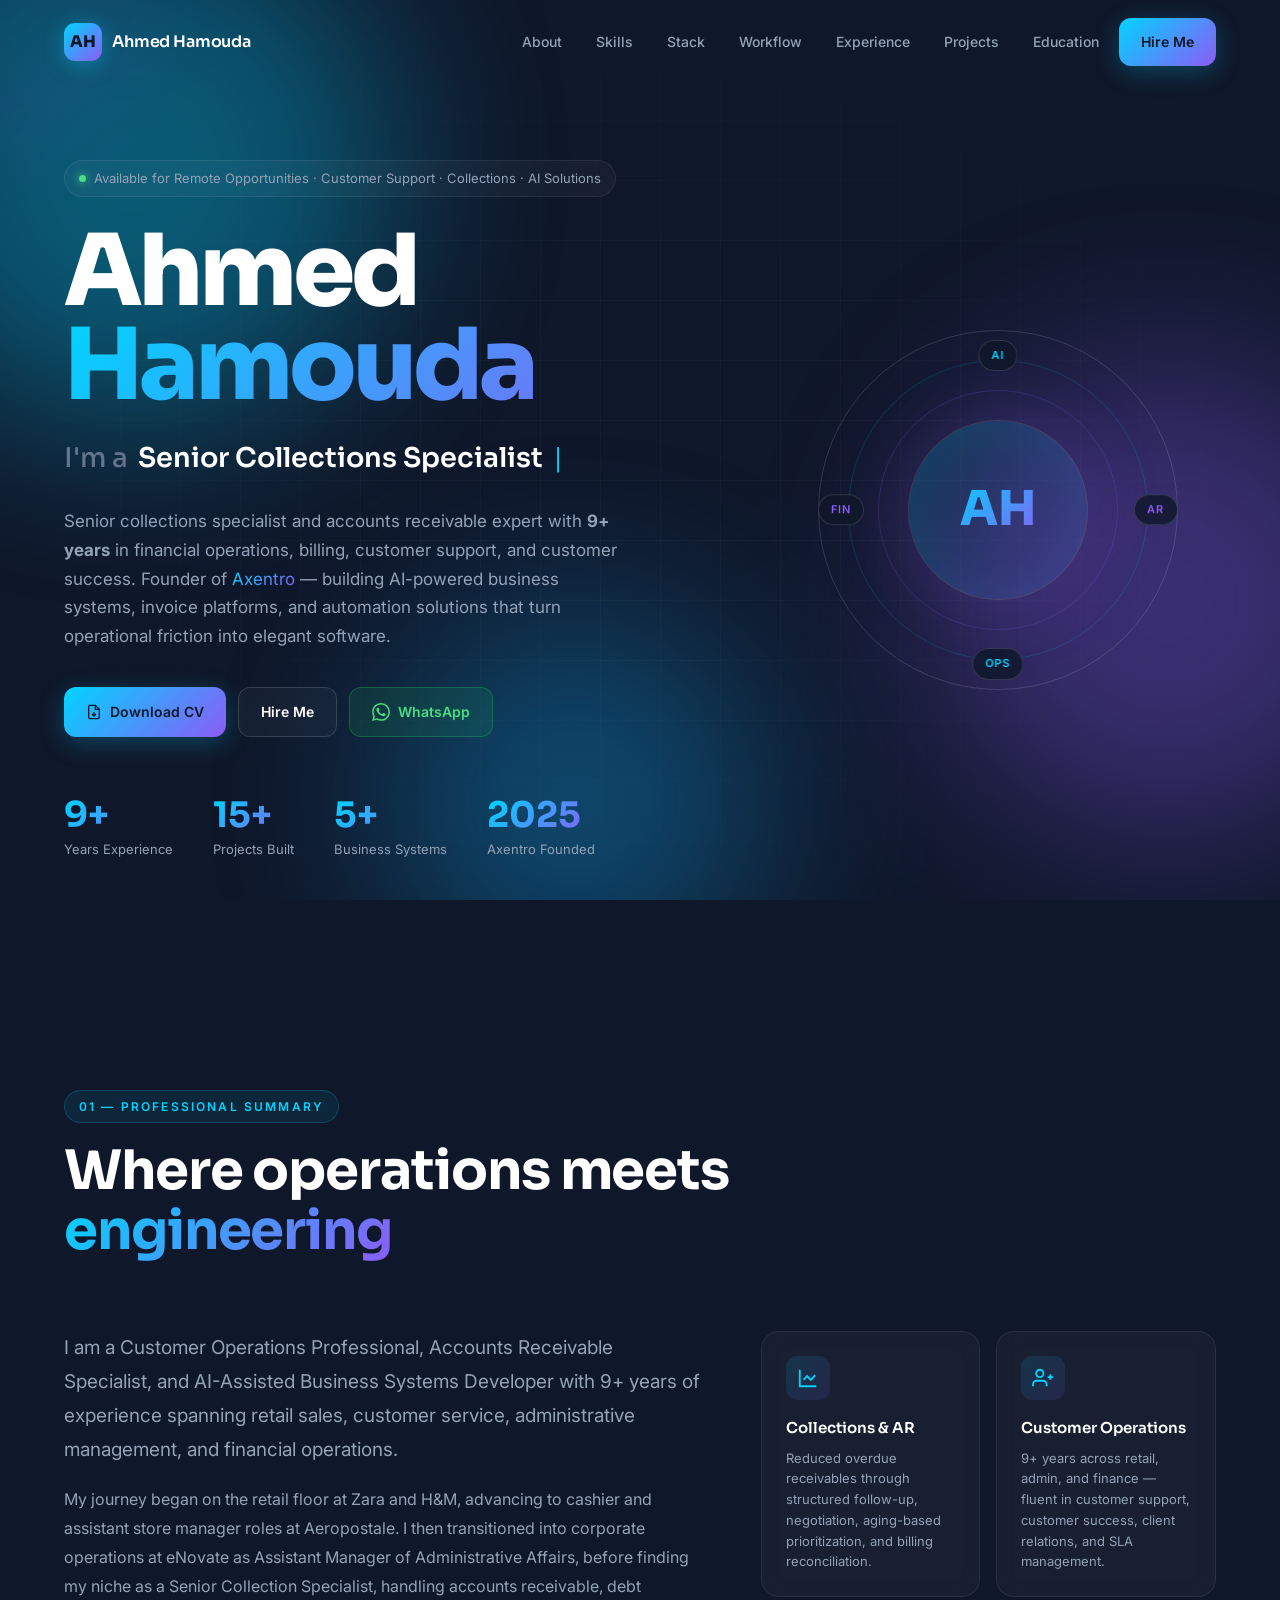
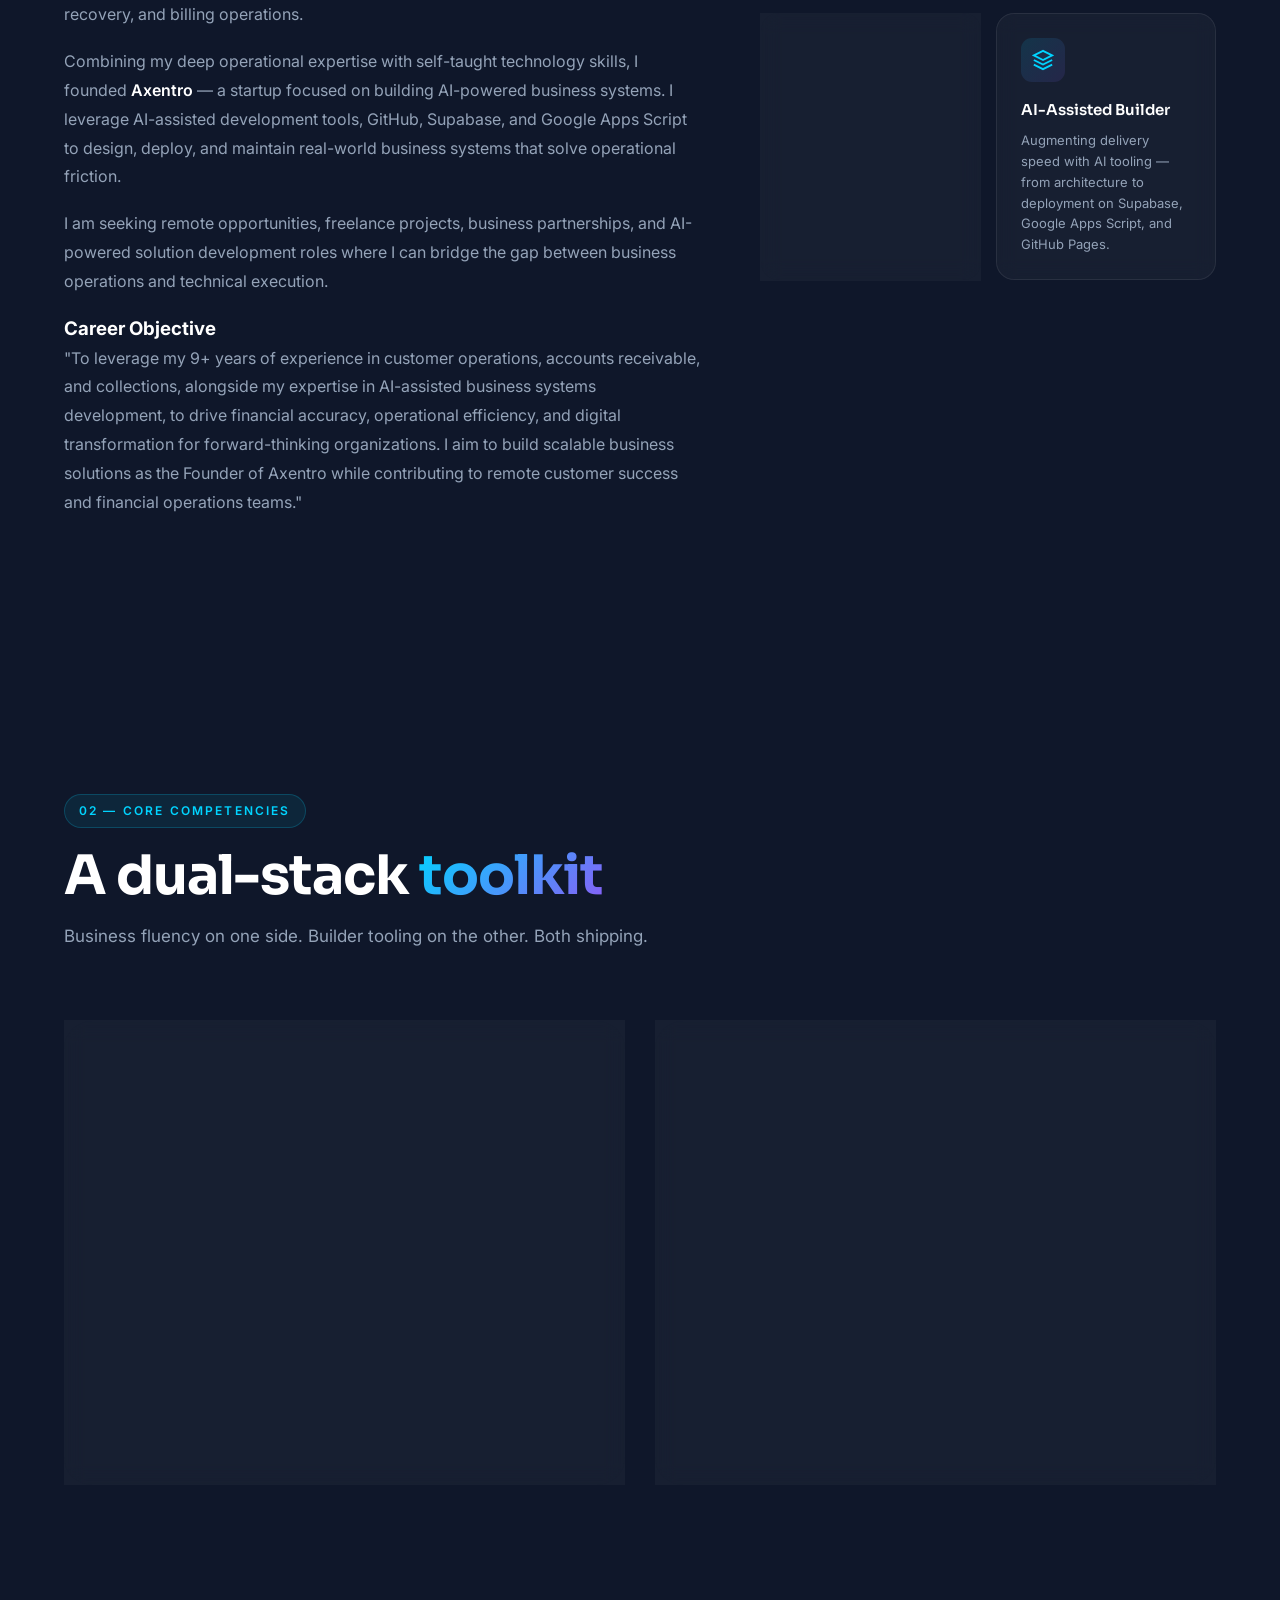
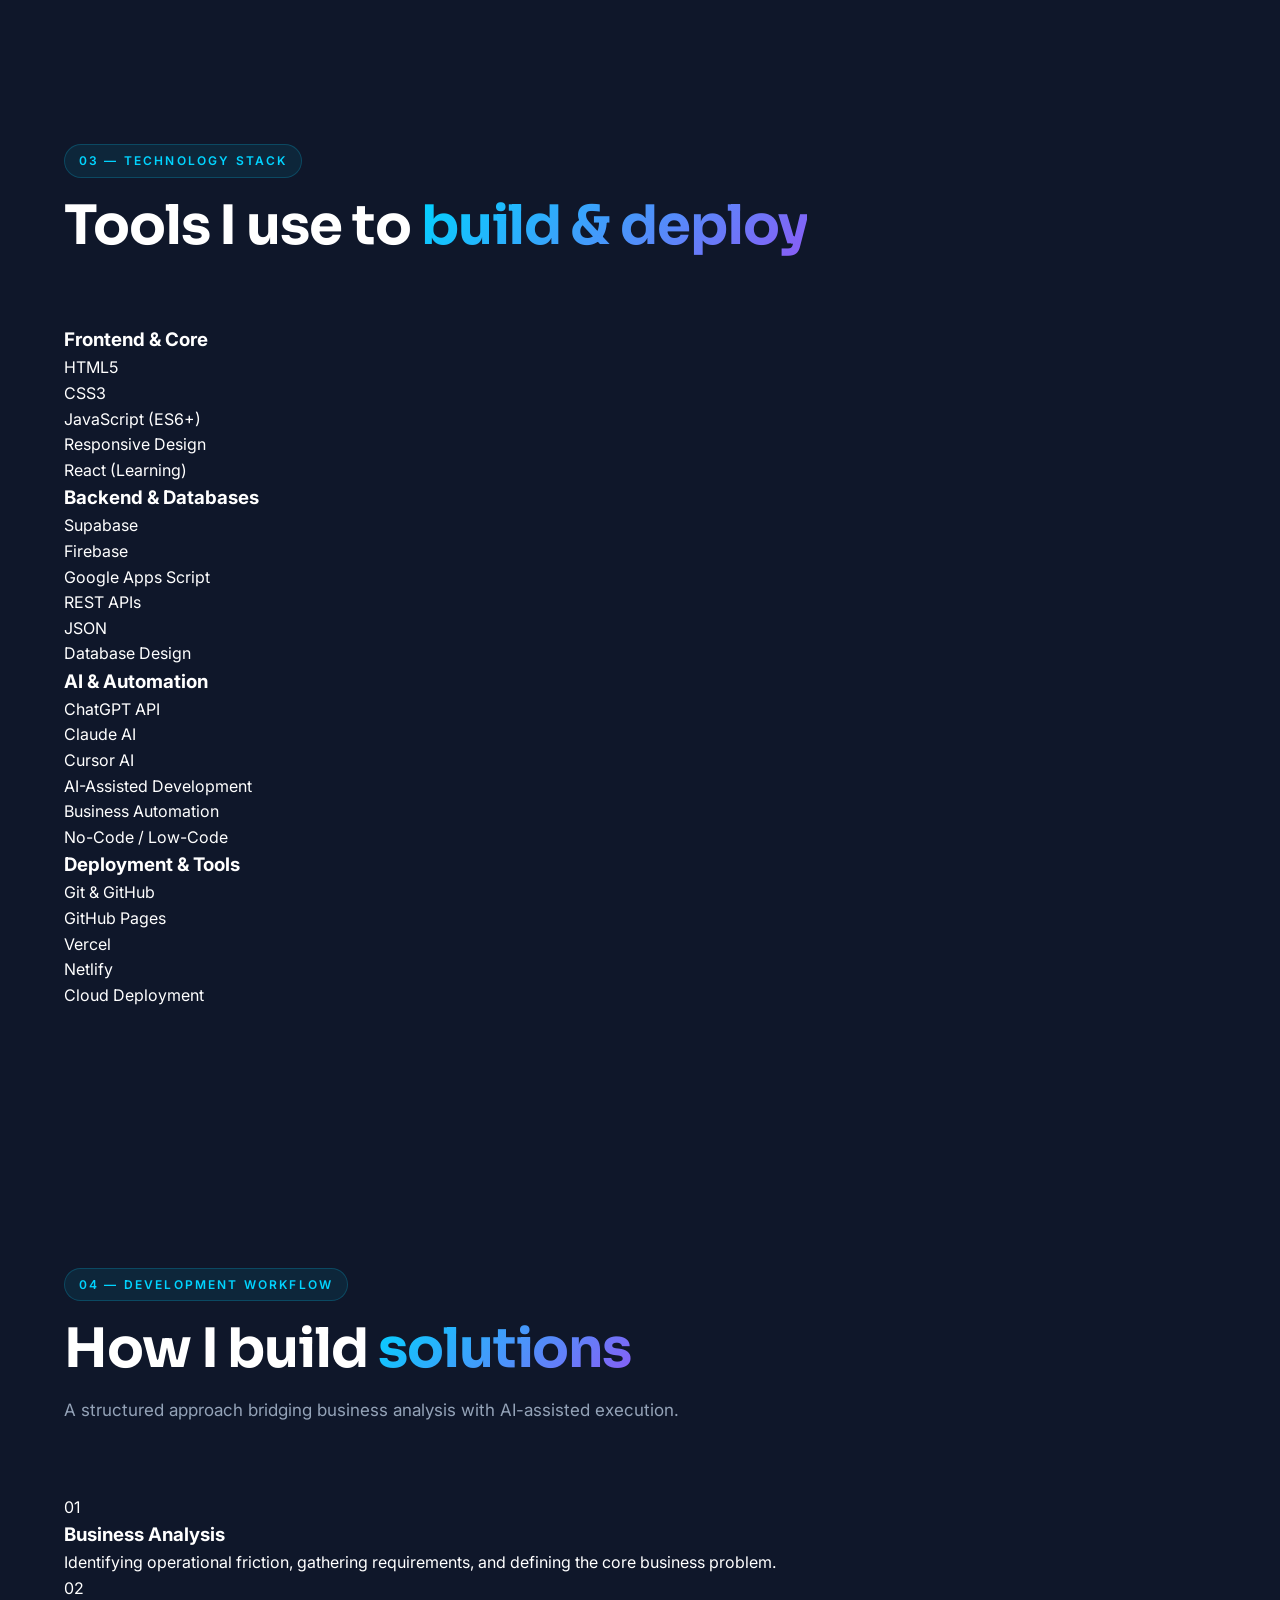
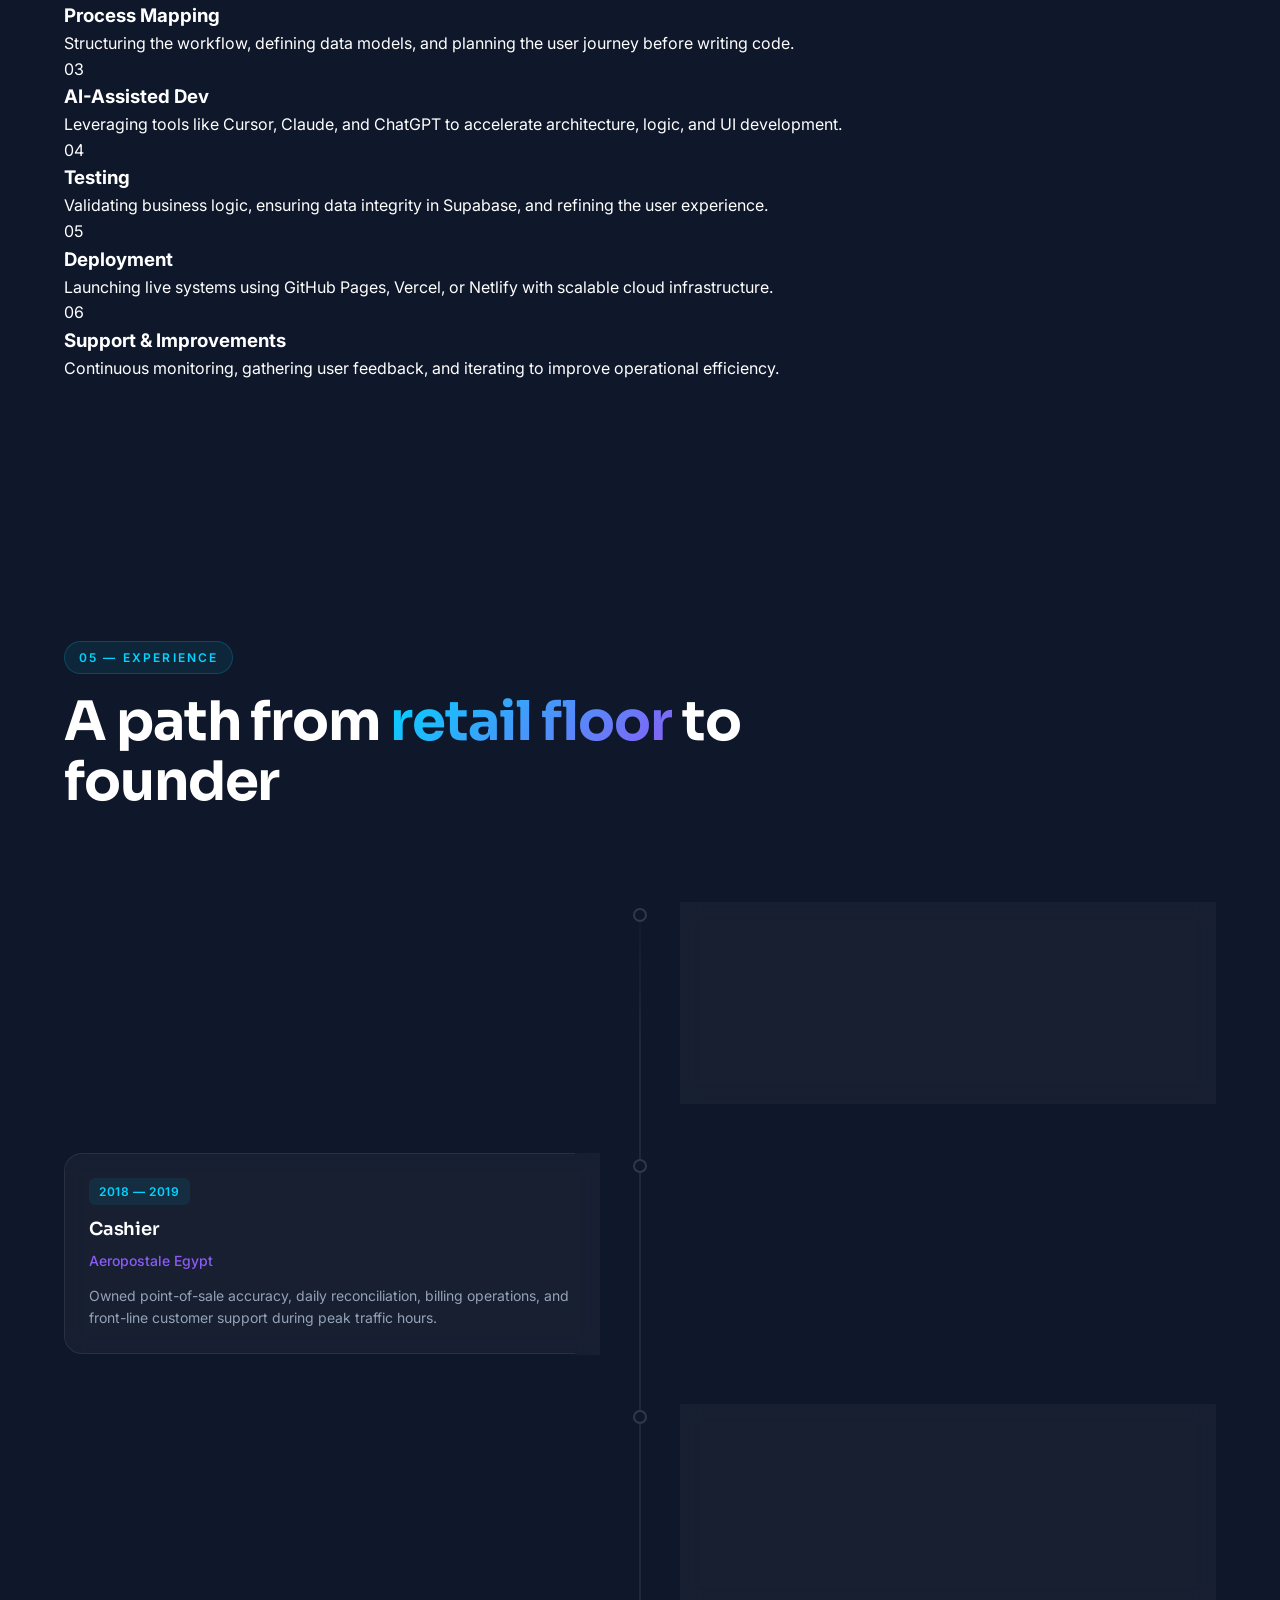
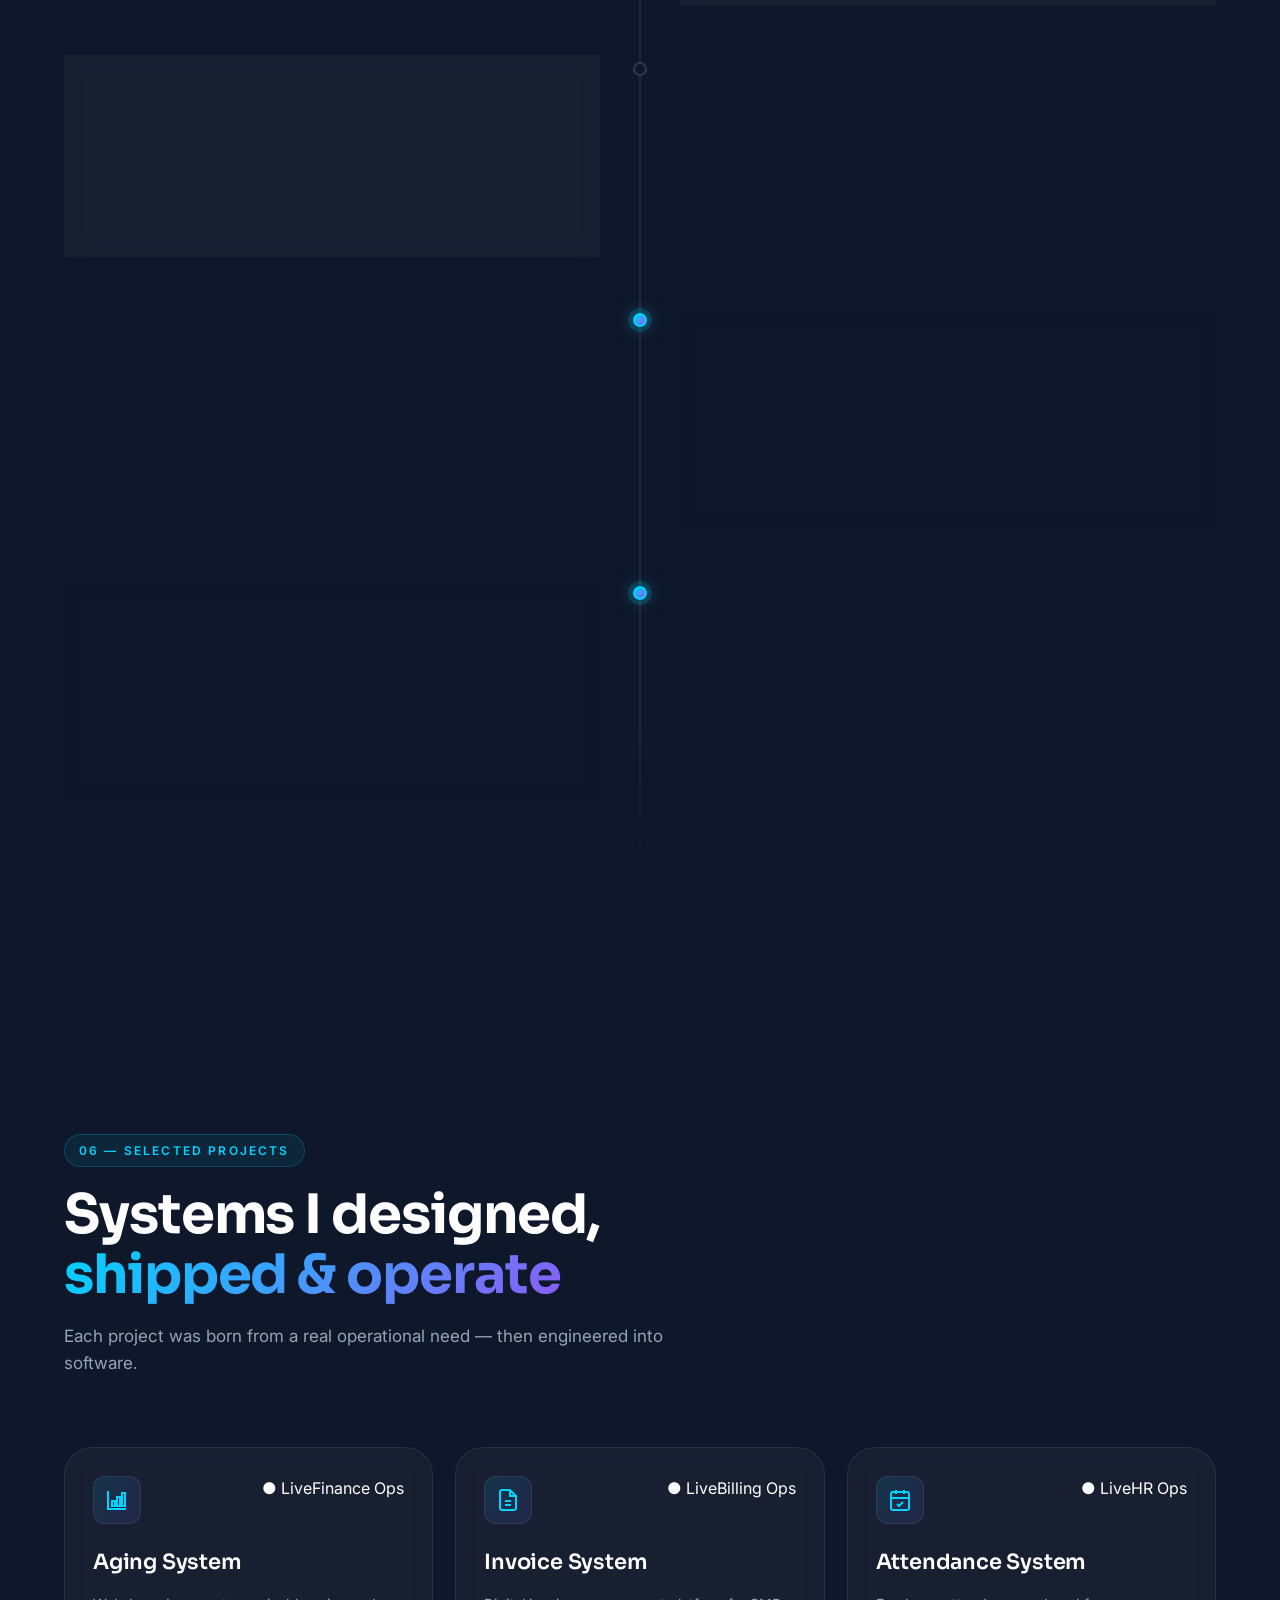
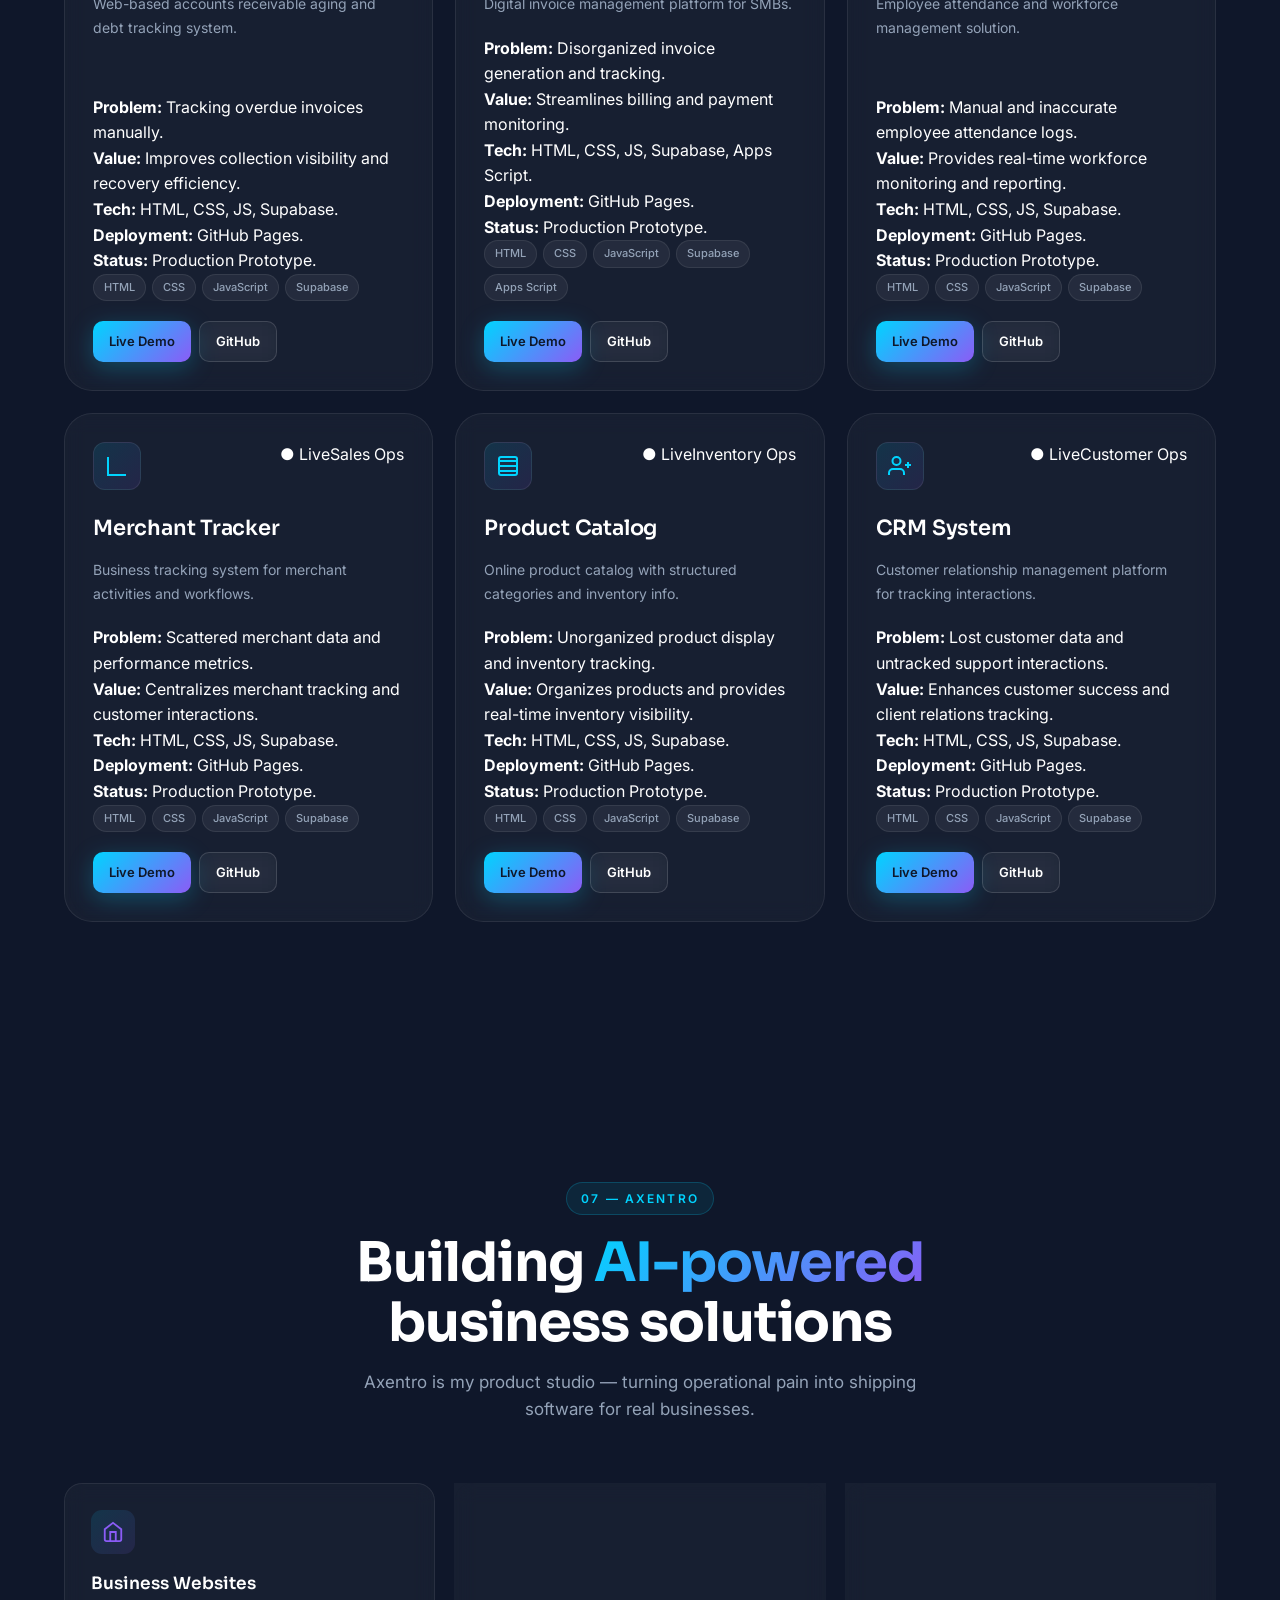
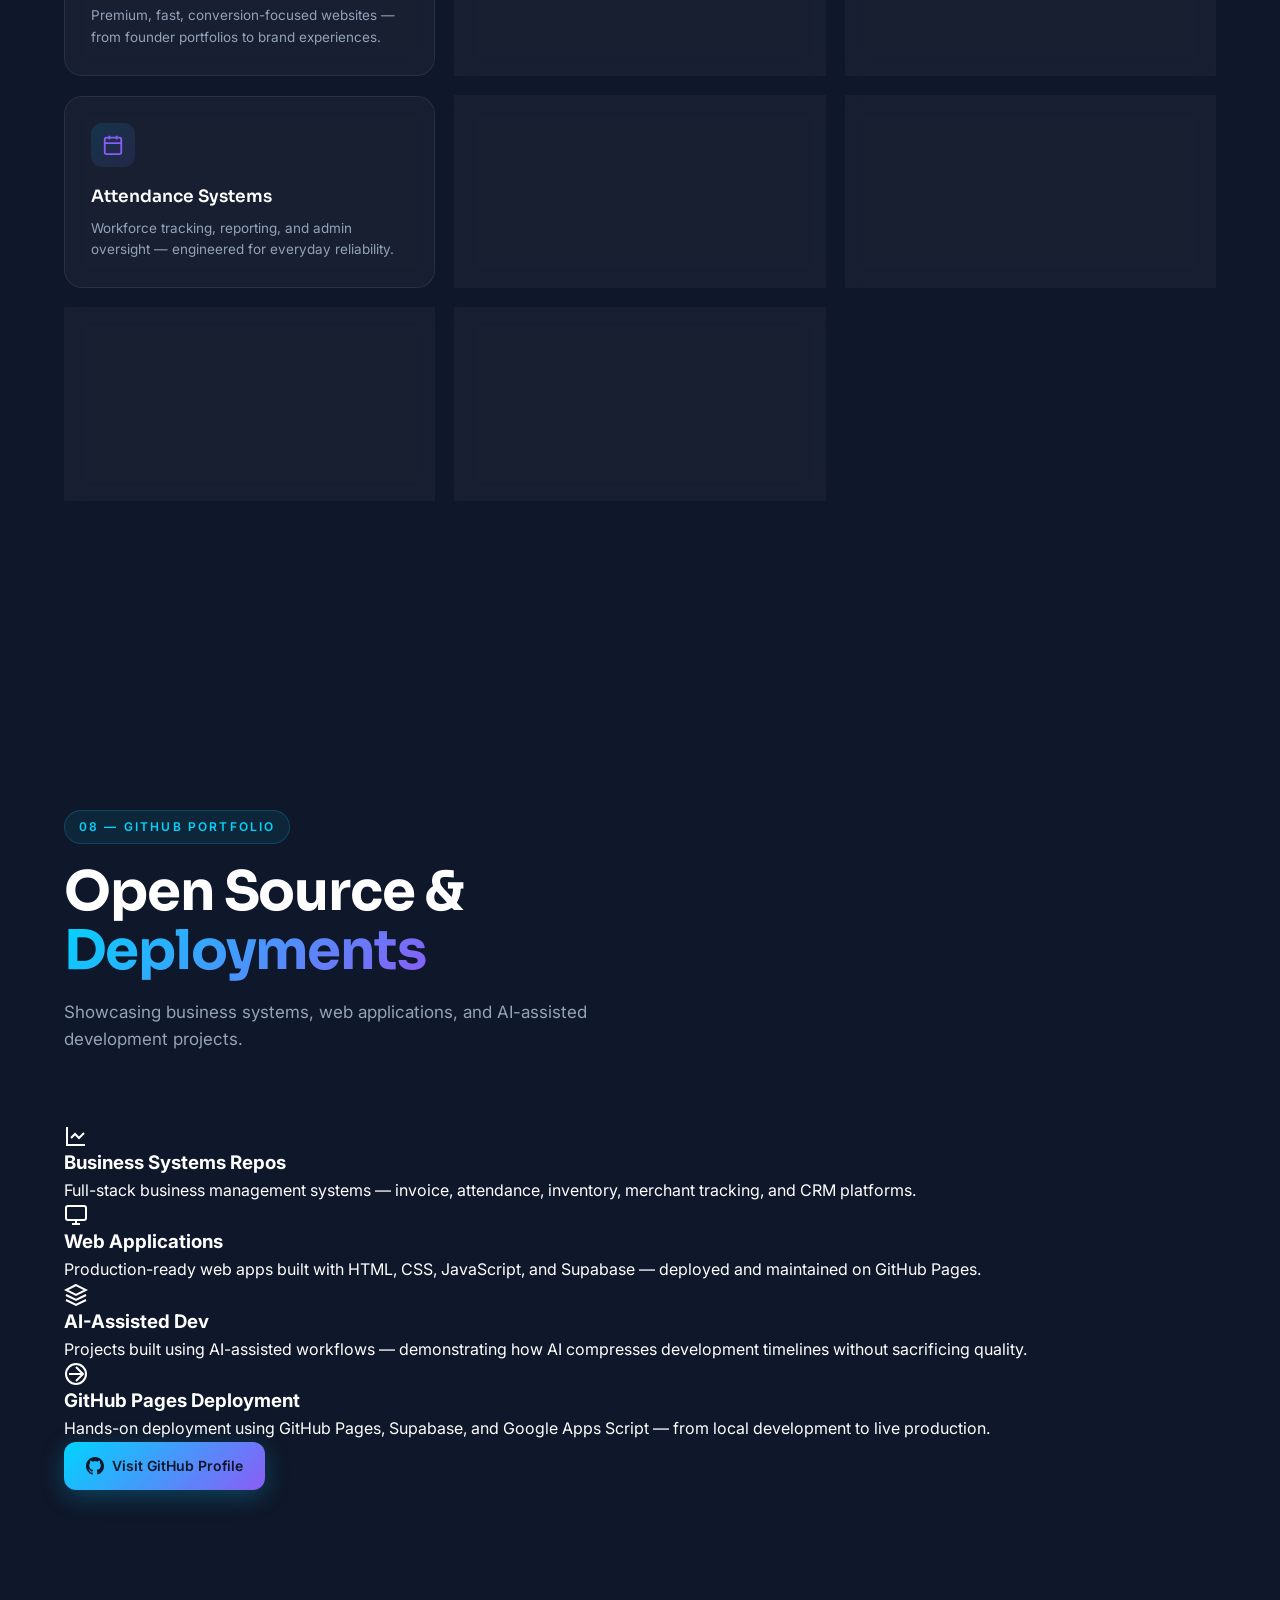
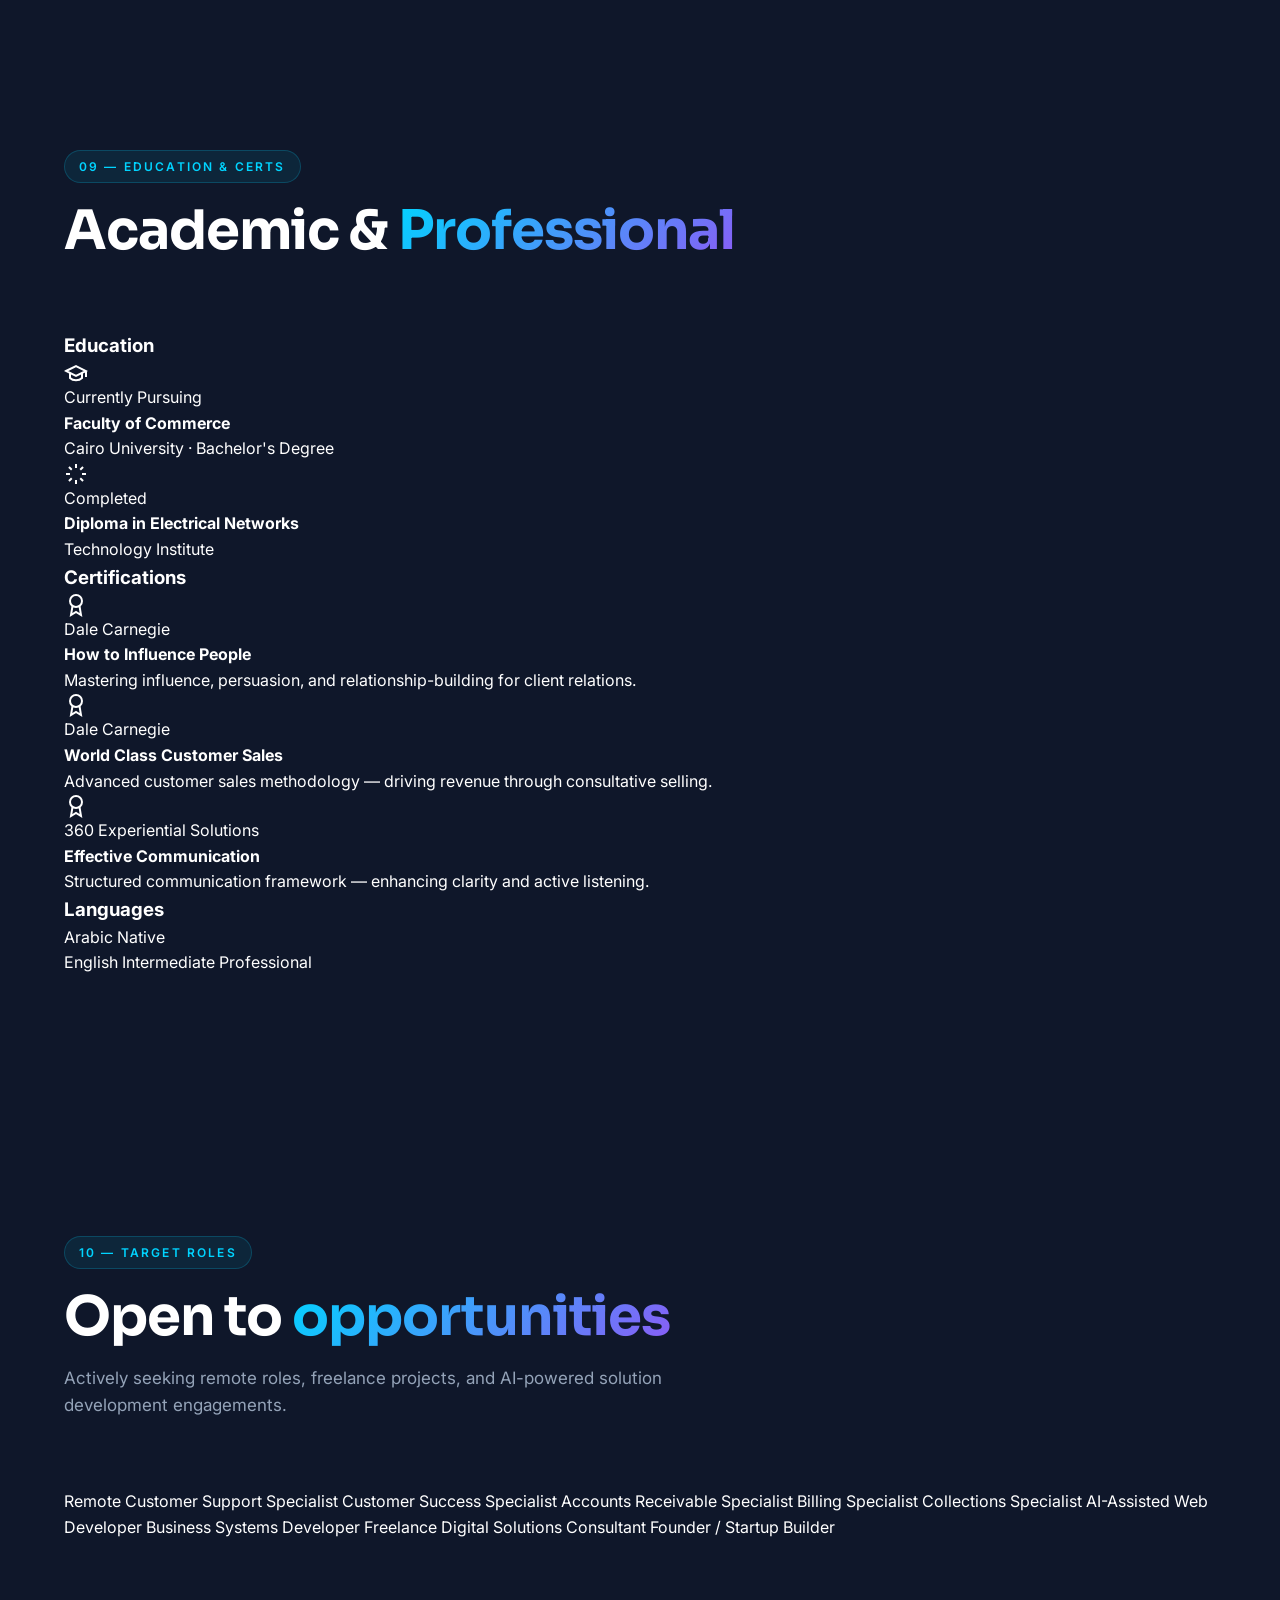
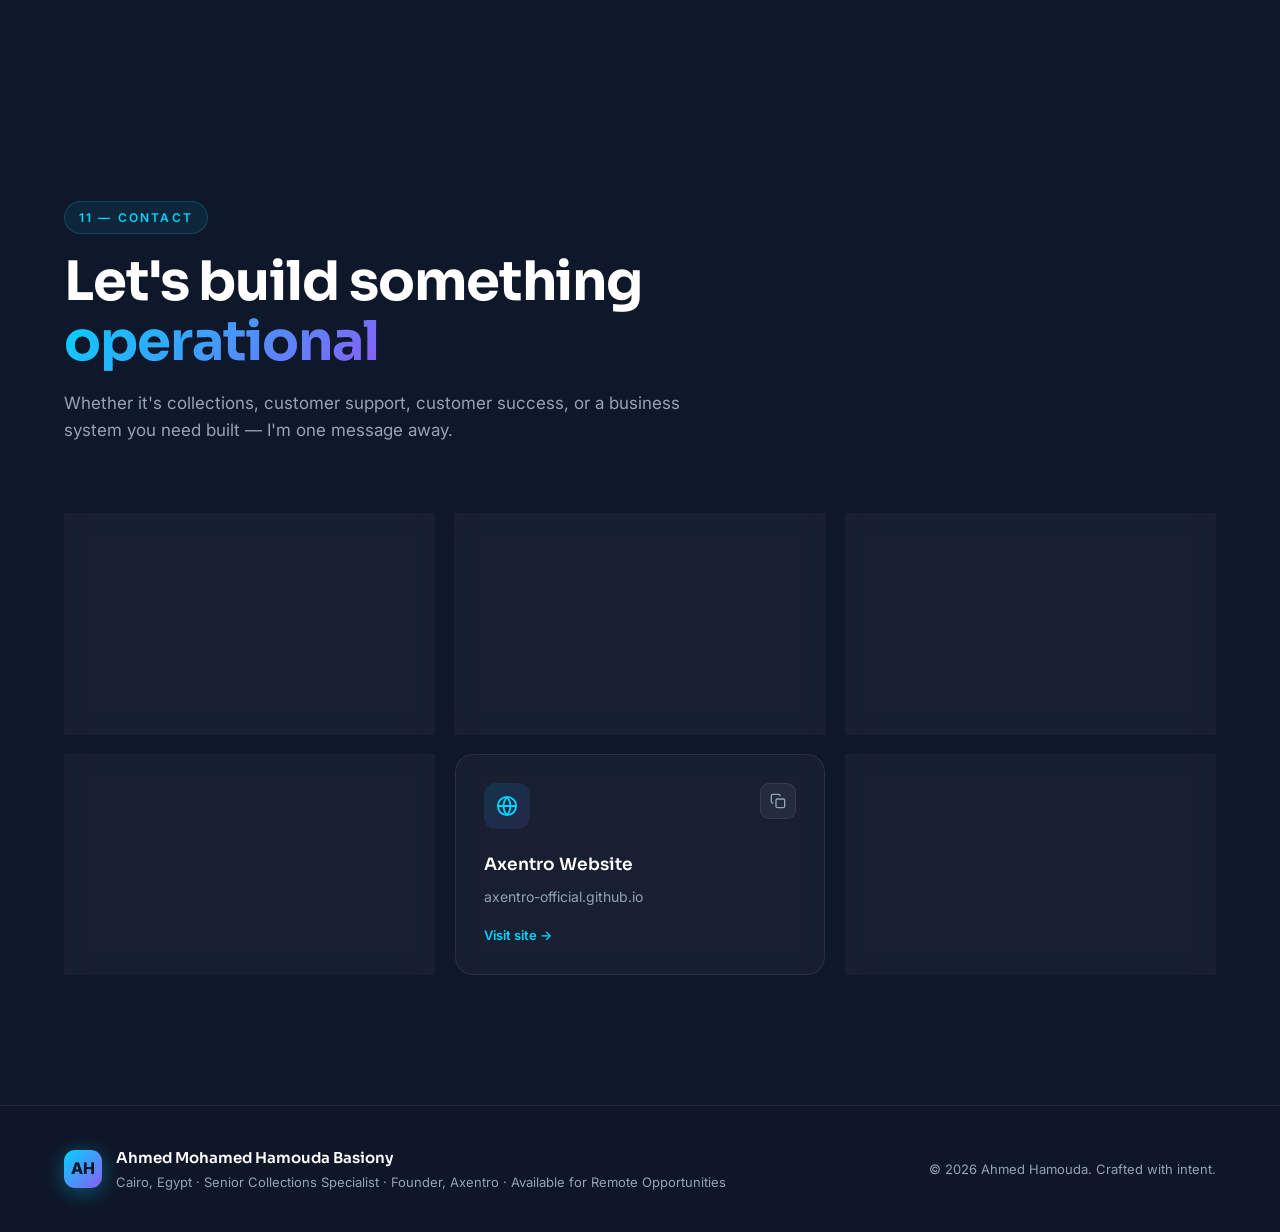
==== commit cc0872d4: "Update fmt.Println message from 'Hello' to 'Goodbye'" ====
--- a/index.html
+++ b/index.html
@@ -93,16 +93,18 @@
         <span class="logo__text">Ahmed Hamouda</span>
       </a>
 
-      <nav class="nav" id="nav" aria-label="Primary navigation">
-        <a href="#about" class="nav__link">About</a>
-        <a href="#skills" class="nav__link">Skills</a>
-        <a href="#stack" class="nav__link">Stack</a>
-        <a href="#workflow" class="nav__link">Workflow</a>
-        <a href="#experience" class="nav__link">Experience</a>
-        <a href="#projects" class="nav__link">Projects</a>
-        <a href="#education" class="nav__link">Education</a>
-        <a href="#contact" class="btn btn--small btn--primary magnetic">Hire Me</a>
-      </nav>
+      <div class="nav-dropdown" id="navDropdown">
+        <nav class="nav" id="nav" aria-label="Primary navigation">
+          <a href="#about" class="nav__link">About</a>
+          <a href="#skills" class="nav__link">Skills</a>
+          <a href="#stack" class="nav__link">Stack</a>
+          <a href="#workflow" class="nav__link">Workflow</a>
+          <a href="#experience" class="nav__link">Experience</a>
+          <a href="#projects" class="nav__link">Projects</a>
+          <a href="#education" class="nav__link">Education</a>
+          <a href="#contact" class="btn btn--primary magnetic nav__hire">Hire Me</a>
+        </nav>
+      </div>
 
       <button class="menu-toggle" id="menuToggle" aria-label="Toggle menu" aria-expanded="false">
         <span></span><span></span><span></span>
@@ -406,66 +408,12 @@
 
         <div class="timeline">
           <div class="timeline__line"></div>
-
-          <div class="timeline__item reveal">
-            <div class="timeline__dot"></div>
-            <div class="timeline__card">
-              <span class="timeline__date">2015 — 2018</span>
-              <h3 class="timeline__role">Retail Sales Associate</h3>
-              <span class="timeline__company">Zara Egypt &amp; H&amp;M Egypt</span>
-              <p>Foundation in customer experience, visual merchandising, client relations, and high-volume retail operations across two global brands.</p>
-            </div>
-          </div>
-
-          <div class="timeline__item reveal">
-            <div class="timeline__dot"></div>
-            <div class="timeline__card">
-              <span class="timeline__date">2018 — 2019</span>
-              <h3 class="timeline__role">Cashier</h3>
-              <span class="timeline__company">Aeropostale Egypt</span>
-              <p>Owned point-of-sale accuracy, daily reconciliation, billing operations, and front-line customer support during peak traffic hours.</p>
-            </div>
-          </div>
-
-          <div class="timeline__item reveal">
-            <div class="timeline__dot"></div>
-            <div class="timeline__card">
-              <span class="timeline__date">2020</span>
-              <h3 class="timeline__role">Assistant Store Manager</h3>
-              <span class="timeline__company">Aeropostale Egypt</span>
-              <p>Stepped into leadership — managing staff schedules, inventory cycles, administrative operations, and operational compliance at store level.</p>
-            </div>
-          </div>
-
-          <div class="timeline__item reveal">
-            <div class="timeline__dot"></div>
-            <div class="timeline__card">
-              <span class="timeline__date">2021</span>
-              <h3 class="timeline__role">Assistant Manager — Administrative Affairs</h3>
-              <span class="timeline__company">eNovate</span>
-              <p>Transitioned into corporate operations — handling administration, internal processes, process improvement, and cross-team coordination.</p>
-            </div>
-          </div>
-
-          <div class="timeline__item reveal">
-            <div class="timeline__dot timeline__dot--active"></div>
-            <div class="timeline__card timeline__card--active">
-              <span class="timeline__date">2022 — Present</span>
-              <h3 class="timeline__role">Senior Collection Specialist</h3>
-              <span class="timeline__company">eNovate</span>
-              <p>Own accounts receivable strategy, collections operations, billing follow-up, and financial reporting. Drive process improvement across financial operations.</p>
-            </div>
-          </div>
-
-          <div class="timeline__item reveal">
-            <div class="timeline__dot timeline__dot--active"></div>
-            <div class="timeline__card timeline__card--active">
-              <span class="timeline__date">2024 — Present</span>
-              <h3 class="timeline__role">Founder &amp; AI Developer</h3>
-              <span class="timeline__company">Axentro</span>
-              <p>Building AI-powered business systems — invoice, attendance, inventory, and merchant solutions. Delivering web development and automation solutions for real businesses.</p>
-            </div>
-          </div>
+          <div class="timeline__item reveal"><div class="timeline__dot"></div><div class="timeline__card"><span class="timeline__date">2015 — 2018</span><h3 class="timeline__role">Retail Sales Associate</h3><span class="timeline__company">Zara Egypt &amp; H&amp;M Egypt</span><p>Foundation in customer experience, visual merchandising, client relations, and high-volume retail operations across two global brands.</p></div></div>
+          <div class="timeline__item reveal"><div class="timeline__dot"></div><div class="timeline__card"><span class="timeline__date">2018 — 2019</span><h3 class="timeline__role">Cashier</h3><span class="timeline__company">Aeropostale Egypt</span><p>Owned point-of-sale accuracy, daily reconciliation, billing operations, and front-line customer support during peak traffic hours.</p></div></div>
+          <div class="timeline__item reveal"><div class="timeline__dot"></div><div class="timeline__card"><span class="timeline__date">2020</span><h3 class="timeline__role">Assistant Store Manager</h3><span class="timeline__company">Aeropostale Egypt</span><p>Stepped into leadership — managing staff schedules, inventory cycles, administrative operations, and operational compliance at store level.</p></div></div>
+          <div class="timeline__item reveal"><div class="timeline__dot"></div><div class="timeline__card"><span class="timeline__date">2021</span><h3 class="timeline__role">Assistant Manager — Administrative Affairs</h3><span class="timeline__company">eNovate</span><p>Transitioned into corporate operations — handling administration, internal processes, process improvement, and cross-team coordination.</p></div></div>
+          <div class="timeline__item reveal"><div class="timeline__dot timeline__dot--active"></div><div class="timeline__card timeline__card--active"><span class="timeline__date">2022 — Present</span><h3 class="timeline__role">Senior Collection Specialist</h3><span class="timeline__company">eNovate</span><p>Own accounts receivable strategy, collections operations, billing follow-up, and financial reporting. Drive process improvement across financial operations.</p></div></div>
+          <div class="timeline__item reveal"><div class="timeline__dot timeline__dot--active"></div><div class="timeline__card timeline__card--active"><span class="timeline__date">2024 — Present</span><h3 class="timeline__role">Founder &amp; AI Developer</h3><span class="timeline__company">Axentro</span><p>Building AI-powered business systems — invoice, attendance, inventory, and merchant solutions. Delivering web development and automation solutions for real businesses.</p></div></div>
         </div>
       </div>
     </section>
@@ -478,381 +426,73 @@
           <h2 class="section__title">Systems I designed, <span class="text-gradient">shipped &amp; operate</span></h2>
           <p class="section__sub">Each project was born from a real operational need — then engineered into software.</p>
         </div>
-
         <div class="projects__grid">
-
-          <article class="project reveal">
-            <div class="project__top">
-              <div class="project__icon">
-                <svg width="24" height="24" viewBox="0 0 24 24" fill="none" stroke="currentColor" stroke-width="2"><path d="M3 3v18h18"/><rect x="7" y="13" width="3" height="5"/><rect x="12" y="9" width="3" height="9"/><rect x="17" y="5" width="3" height="13"/></svg>
-              </div>
-              <div class="project__badges">
-                <span class="project__status project__status--live">● Live</span>
-                <span class="project__impact">Finance Ops</span>
-              </div>
-            </div>
-            <h3 class="project__title">Aging System</h3>
-            <p class="project__desc">Web-based accounts receivable aging and debt tracking system.</p>
-            <div class="project__details">
-              <div class="project__detail"><strong>Problem:</strong> Tracking overdue invoices manually.</div>
-              <div class="project__detail"><strong>Value:</strong> Improves collection visibility and recovery efficiency.</div>
-              <div class="project__detail"><strong>Tech:</strong> HTML, CSS, JS, Supabase.</div>
-              <div class="project__detail"><strong>Deployment:</strong> GitHub Pages.</div>
-              <div class="project__detail"><strong>Status:</strong> Production Prototype.</div>
-            </div>
-            <div class="project__tags"><span>HTML</span><span>CSS</span><span>JavaScript</span><span>Supabase</span></div>
-            <div class="project__actions">
-              <a href="https://axentro-official.github.io/axentro-website/index.html" target="_blank" rel="noopener" class="btn btn--small btn--primary magnetic">Live Demo</a>
-              <a href="https://github.com/axentro-official" target="_blank" rel="noopener" class="btn btn--small btn--ghost magnetic">GitHub</a>
-            </div>
-          </article>
-
-          <article class="project reveal">
-            <div class="project__top">
-              <div class="project__icon">
-                <svg width="24" height="24" viewBox="0 0 24 24" fill="none" stroke="currentColor" stroke-width="2"><path d="M14 2H6a2 2 0 00-2 2v16a2 2 0 002 2h12a2 2 0 002-2V8z"/><path d="M14 2v6h6M9 13h6M9 17h6"/></svg>
-              </div>
-              <div class="project__badges">
-                <span class="project__status project__status--live">● Live</span>
-                <span class="project__impact">Billing Ops</span>
-              </div>
-            </div>
-            <h3 class="project__title">Invoice System</h3>
-            <p class="project__desc">Digital invoice management platform for SMBs.</p>
-            <div class="project__details">
-              <div class="project__detail"><strong>Problem:</strong> Disorganized invoice generation and tracking.</div>
-              <div class="project__detail"><strong>Value:</strong> Streamlines billing and payment monitoring.</div>
-              <div class="project__detail"><strong>Tech:</strong> HTML, CSS, JS, Supabase, Apps Script.</div>
-              <div class="project__detail"><strong>Deployment:</strong> GitHub Pages.</div>
-              <div class="project__detail"><strong>Status:</strong> Production Prototype.</div>
-            </div>
-            <div class="project__tags"><span>HTML</span><span>CSS</span><span>JavaScript</span><span>Supabase</span><span>Apps Script</span></div>
-            <div class="project__actions">
-              <a href="https://axentro-official.github.io/axentro-website/index.html" target="_blank" rel="noopener" class="btn btn--small btn--primary magnetic">Live Demo</a>
-              <a href="https://github.com/axentro-official" target="_blank" rel="noopener" class="btn btn--small btn--ghost magnetic">GitHub</a>
-            </div>
-          </article>
-
-          <article class="project reveal">
-            <div class="project__top">
-              <div class="project__icon">
-                <svg width="24" height="24" viewBox="0 0 24 24" fill="none" stroke="currentColor" stroke-width="2"><rect x="3" y="4" width="18" height="18" rx="2"/><path d="M16 2v4M8 2v4M3 10h18M9 16l2 2 4-4"/></svg>
-              </div>
-              <div class="project__badges">
-                <span class="project__status project__status--live">● Live</span>
-                <span class="project__impact">HR Ops</span>
-              </div>
-            </div>
-            <h3 class="project__title">Attendance System</h3>
-            <p class="project__desc">Employee attendance and workforce management solution.</p>
-            <div class="project__details">
-              <div class="project__detail"><strong>Problem:</strong> Manual and inaccurate employee attendance logs.</div>
-              <div class="project__detail"><strong>Value:</strong> Provides real-time workforce monitoring and reporting.</div>
-              <div class="project__detail"><strong>Tech:</strong> HTML, CSS, JS, Supabase.</div>
-              <div class="project__detail"><strong>Deployment:</strong> GitHub Pages.</div>
-              <div class="project__detail"><strong>Status:</strong> Production Prototype.</div>
-            </div>
-            <div class="project__tags"><span>HTML</span><span>CSS</span><span>JavaScript</span><span>Supabase</span></div>
-            <div class="project__actions">
-              <a href="https://axentro-official.github.io/axentro-website/index.html" target="_blank" rel="noopener" class="btn btn--small btn--primary magnetic">Live Demo</a>
-              <a href="https://github.com/axentro-official" target="_blank" rel="noopener" class="btn btn--small btn--ghost magnetic">GitHub</a>
-            </div>
-          </article>
-
-          <article class="project reveal">
-            <div class="project__top">
-              <div class="project__icon">
-                <svg width="24" height="24" viewBox="0 0 24 24" fill="none" stroke="currentColor" stroke-width="2"><path d="M3 3v18h18"/><path d="M7 12h.01M11 12h.01M15 12h.01M7 16h.01M11 16h.01M15 16h.01M7 8h.01M11 8h.01M15 8h.01"/></svg>
-              </div>
-              <div class="project__badges">
-                <span class="project__status project__status--live">● Live</span>
-                <span class="project__impact">Sales Ops</span>
-              </div>
-            </div>
-            <h3 class="project__title">Merchant Tracker</h3>
-            <p class="project__desc">Business tracking system for merchant activities and workflows.</p>
-            <div class="project__details">
-              <div class="project__detail"><strong>Problem:</strong> Scattered merchant data and performance metrics.</div>
-              <div class="project__detail"><strong>Value:</strong> Centralizes merchant tracking and customer interactions.</div>
-              <div class="project__detail"><strong>Tech:</strong> HTML, CSS, JS, Supabase.</div>
-              <div class="project__detail"><strong>Deployment:</strong> GitHub Pages.</div>
-              <div class="project__detail"><strong>Status:</strong> Production Prototype.</div>
-            </div>
-            <div class="project__tags"><span>HTML</span><span>CSS</span><span>JavaScript</span><span>Supabase</span></div>
-            <div class="project__actions">
-              <a href="https://axentro-official.github.io/axentro-website/index.html" target="_blank" rel="noopener" class="btn btn--small btn--primary magnetic">Live Demo</a>
-              <a href="https://github.com/axentro-official" target="_blank" rel="noopener" class="btn btn--small btn--ghost magnetic">GitHub</a>
-            </div>
-          </article>
-
-          <article class="project reveal">
-            <div class="project__top">
-              <div class="project__icon">
-                <svg width="24" height="24" viewBox="0 0 24 24" fill="none" stroke="currentColor" stroke-width="2"><path d="M3 7h18M3 12h18M3 17h18"/><rect x="3" y="3" width="18" height="18" rx="2"/></svg>
-              </div>
-              <div class="project__badges">
-                <span class="project__status project__status--live">● Live</span>
-                <span class="project__impact">Inventory Ops</span>
-              </div>
-            </div>
-            <h3 class="project__title">Product Catalog</h3>
-            <p class="project__desc">Online product catalog with structured categories and inventory info.</p>
-            <div class="project__details">
-              <div class="project__detail"><strong>Problem:</strong> Unorganized product display and inventory tracking.</div>
-              <div class="project__detail"><strong>Value:</strong> Organizes products and provides real-time inventory visibility.</div>
-              <div class="project__detail"><strong>Tech:</strong> HTML, CSS, JS, Supabase.</div>
-              <div class="project__detail"><strong>Deployment:</strong> GitHub Pages.</div>
-              <div class="project__detail"><strong>Status:</strong> Production Prototype.</div>
-            </div>
-            <div class="project__tags"><span>HTML</span><span>CSS</span><span>JavaScript</span><span>Supabase</span></div>
-            <div class="project__actions">
-              <a href="https://axentro-official.github.io/axentro-website/index.html" target="_blank" rel="noopener" class="btn btn--small btn--primary magnetic">Live Demo</a>
-              <a href="https://github.com/axentro-official" target="_blank" rel="noopener" class="btn btn--small btn--ghost magnetic">GitHub</a>
-            </div>
-          </article>
-
-          <article class="project reveal">
-            <div class="project__top">
-              <div class="project__icon">
-                <svg width="24" height="24" viewBox="0 0 24 24" fill="none" stroke="currentColor" stroke-width="2"><path d="M16 21v-2a4 4 0 00-4-4H5a4 4 0 00-4 4v2"/><circle cx="8.5" cy="7" r="4"/><path d="M20 8v6M23 11h-6"/></svg>
-              </div>
-              <div class="project__badges">
-                <span class="project__status project__status--live">● Live</span>
-                <span class="project__impact">Customer Ops</span>
-              </div>
-            </div>
-            <h3 class="project__title">CRM System</h3>
-            <p class="project__desc">Customer relationship management platform for tracking interactions.</p>
-            <div class="project__details">
-              <div class="project__detail"><strong>Problem:</strong> Lost customer data and untracked support interactions.</div>
-              <div class="project__detail"><strong>Value:</strong> Enhances customer success and client relations tracking.</div>
-              <div class="project__detail"><strong>Tech:</strong> HTML, CSS, JS, Supabase.</div>
-              <div class="project__detail"><strong>Deployment:</strong> GitHub Pages.</div>
-              <div class="project__detail"><strong>Status:</strong> Production Prototype.</div>
-            </div>
-            <div class="project__tags"><span>HTML</span><span>CSS</span><span>JavaScript</span><span>Supabase</span></div>
-            <div class="project__actions">
-              <a href="https://axentro-official.github.io/axentro-website/index.html" target="_blank" rel="noopener" class="btn btn--small btn--primary magnetic">Live Demo</a>
-              <a href="https://github.com/axentro-official" target="_blank" rel="noopener" class="btn btn--small btn--ghost magnetic">GitHub</a>
-            </div>
-          </article>
-
-        </div>
-      </div>
-    </section>
-
-    <!-- ===== AXENTRO SERVICES ===== -->
+          <article class="project reveal"><div class="project__top"><div class="project__icon"><svg width="24" height="24" viewBox="0 0 24 24" fill="none" stroke="currentColor" stroke-width="2"><path d="M3 3v18h18"/><rect x="7" y="13" width="3" height="5"/><rect x="12" y="9" width="3" height="9"/><rect x="17" y="5" width="3" height="13"/></svg></div><div class="project__badges"><span class="project__status project__status--live">● Live</span><span class="project__impact">Finance Ops</span></div></div><h3 class="project__title">Aging System</h3><p class="project__desc">Web-based accounts receivable aging and debt tracking system.</p><div class="project__details"><div class="project__detail"><strong>Problem:</strong> Tracking overdue invoices manually.</div><div class="project__detail"><strong>Value:</strong> Improves collection visibility and recovery efficiency.</div><div class="project__detail"><strong>Tech:</strong> HTML, CSS, JS, Supabase.</div><div class="project__detail"><strong>Deployment:</strong> GitHub Pages.</div><div class="project__detail"><strong>Status:</strong> Production Prototype.</div></div><div class="project__tags"><span>HTML</span><span>CSS</span><span>JavaScript</span><span>Supabase</span></div><div class="project__actions"><a href="https://axentro-official.github.io/axentro-website/index.html" target="_blank" rel="noopener" class="btn btn--small btn--primary magnetic">Live Demo</a><a href="https://github.com/axentro-official" target="_blank" rel="noopener" class="btn btn--small btn--ghost magnetic">GitHub</a></div></article>
+          <article class="project reveal"><div class="project__top"><div class="project__icon"><svg width="24" height="24" viewBox="0 0 24 24" fill="none" stroke="currentColor" stroke-width="2"><path d="M14 2H6a2 2 0 00-2 2v16a2 2 0 002 2h12a2 2 0 002-2V8z"/><path d="M14 2v6h6M9 13h6M9 17h6"/></svg></div><div class="project__badges"><span class="project__status project__status--live">● Live</span><span class="project__impact">Billing Ops</span></div></div><h3 class="project__title">Invoice System</h3><p class="project__desc">Digital invoice management platform for SMBs.</p><div class="project__details"><div class="project__detail"><strong>Problem:</strong> Disorganized invoice generation and tracking.</div><div class="project__detail"><strong>Value:</strong> Streamlines billing and payment monitoring.</div><div class="project__detail"><strong>Tech:</strong> HTML, CSS, JS, Supabase, Apps Script.</div><div class="project__detail"><strong>Deployment:</strong> GitHub Pages.</div><div class="project__detail"><strong>Status:</strong> Production Prototype.</div></div><div class="project__tags"><span>HTML</span><span>CSS</span><span>JavaScript</span><span>Supabase</span><span>Apps Script</span></div><div class="project__actions"><a href="https://axentro-official.github.io/axentro-website/index.html" target="_blank" rel="noopener" class="btn btn--small btn--primary magnetic">Live Demo</a><a href="https://github.com/axentro-official" target="_blank" rel="noopener" class="btn btn--small btn--ghost magnetic">GitHub</a></div></article>
+          <article class="project reveal"><div class="project__top"><div class="project__icon"><svg width="24" height="24" viewBox="0 0 24 24" fill="none" stroke="currentColor" stroke-width="2"><rect x="3" y="4" width="18" height="18" rx="2"/><path d="M16 2v4M8 2v4M3 10h18M9 16l2 2 4-4"/></svg></div><div class="project__badges"><span class="project__status project__status--live">● Live</span><span class="project__impact">HR Ops</span></div></div><h3 class="project__title">Attendance System</h3><p class="project__desc">Employee attendance and workforce management solution.</p><div class="project__details"><div class="project__detail"><strong>Problem:</strong> Manual and inaccurate employee attendance logs.</div><div class="project__detail"><strong>Value:</strong> Provides real-time workforce monitoring and reporting.</div><div class="project__detail"><strong>Tech:</strong> HTML, CSS, JS, Supabase.</div><div class="project__detail"><strong>Deployment:</strong> GitHub Pages.</div><div class="project__detail"><strong>Status:</strong> Production Prototype.</div></div><div class="project__tags"><span>HTML</span><span>CSS</span><span>JavaScript</span><span>Supabase</span></div><div class="project__actions"><a href="https://axentro-official.github.io/axentro-website/index.html" target="_blank" rel="noopener" class="btn btn--small btn--primary magnetic">Live Demo</a><a href="https://github.com/axentro-official" target="_blank" rel="noopener" class="btn btn--small btn--ghost magnetic">GitHub</a></div></article>
+          <article class="project reveal"><div class="project__top"><div class="project__icon"><svg width="24" height="24" viewBox="0 0 24 24" fill="none" stroke="currentColor" stroke-width="2"><path d="M3 3v18h18"/><path d="M7 12h.01M11 12h.01M15 12h.01M7 16h.01M11 16h.01M15 16h.01M7 8h.01M11 8h.01M15 8h.01"/></svg></div><div class="project__badges"><span class="project__status project__status--live">● Live</span><span class="project__impact">Sales Ops</span></div></div><h3 class="project__title">Merchant Tracker</h3><p class="project__desc">Business tracking system for merchant activities and workflows.</p><div class="project__details"><div class="project__detail"><strong>Problem:</strong> Scattered merchant data and performance metrics.</div><div class="project__detail"><strong>Value:</strong> Centralizes merchant tracking and customer interactions.</div><div class="project__detail"><strong>Tech:</strong> HTML, CSS, JS, Supabase.</div><div class="project__detail"><strong>Deployment:</strong> GitHub Pages.</div><div class="project__detail"><strong>Status:</strong> Production Prototype.</div></div><div class="project__tags"><span>HTML</span><span>CSS</span><span>JavaScript</span><span>Supabase</span></div><div class="project__actions"><a href="https://axentro-official.github.io/axentro-website/index.html" target="_blank" rel="noopener" class="btn btn--small btn--primary magnetic">Live Demo</a><a href="https://github.com/axentro-official" target="_blank" rel="noopener" class="btn btn--small btn--ghost magnetic">GitHub</a></div></article>
+          <article class="project reveal"><div class="project__top"><div class="project__icon"><svg width="24" height="24" viewBox="0 0 24 24" fill="none" stroke="currentColor" stroke-width="2"><path d="M3 7h18M3 12h18M3 17h18"/><rect x="3" y="3" width="18" height="18" rx="2"/></svg></div><div class="project__badges"><span class="project__status project__status--live">● Live</span><span class="project__impact">Inventory Ops</span></div></div><h3 class="project__title">Product Catalog</h3><p class="project__desc">Online product catalog with structured categories and inventory info.</p><div class="project__details"><div class="project__detail"><strong>Problem:</strong> Unorganized product display and inventory tracking.</div><div class="project__detail"><strong>Value:</strong> Organizes products and provides real-time inventory visibility.</div><div class="project__detail"><strong>Tech:</strong> HTML, CSS, JS, Supabase.</div><div class="project__detail"><strong>Deployment:</strong> GitHub Pages.</div><div class="project__detail"><strong>Status:</strong> Production Prototype.</div></div><div class="project__tags"><span>HTML</span><span>CSS</span><span>JavaScript</span><span>Supabase</span></div><div class="project__actions"><a href="https://axentro-official.github.io/axentro-website/index.html" target="_blank" rel="noopener" class="btn btn--small btn--primary magnetic">Live Demo</a><a href="https://github.com/axentro-official" target="_blank" rel="noopener" class="btn btn--small btn--ghost magnetic">GitHub</a></div></article>
+          <article class="project reveal"><div class="project__top"><div class="project__icon"><svg width="24" height="24" viewBox="0 0 24 24" fill="none" stroke="currentColor" stroke-width="2"><path d="M16 21v-2a4 4 0 00-4-4H5a4 4 0 00-4 4v2"/><circle cx="8.5" cy="7" r="4"/><path d="M20 8v6M23 11h-6"/></svg></div><div class="project__badges"><span class="project__status project__status--live">● Live</span><span class="project__impact">Customer Ops</span></div></div><h3 class="project__title">CRM System</h3><p class="project__desc">Customer relationship management platform for tracking interactions.</p><div class="project__details"><div class="project__detail"><strong>Problem:</strong> Lost customer data and untracked support interactions.</div><div class="project__detail"><strong>Value:</strong> Enhances customer success and client relations tracking.</div><div class="project__detail"><strong>Tech:</strong> HTML, CSS, JS, Supabase.</div><div class="project__detail"><strong>Deployment:</strong> GitHub Pages.</div><div class="project__detail"><strong>Status:</strong> Production Prototype.</div></div><div class="project__tags"><span>HTML</span><span>CSS</span><span>JavaScript</span><span>Supabase</span></div><div class="project__actions"><a href="https://axentro-official.github.io/axentro-website/index.html" target="_blank" rel="noopener" class="btn btn--small btn--primary magnetic">Live Demo</a><a href="https://github.com/axentro-official" target="_blank" rel="noopener" class="btn btn--small btn--ghost magnetic">GitHub</a></div></article>
+        </div>
+      </div>
+    </section>
+
+    <!-- ===== AXENTRO ===== -->
     <section class="section axentro" id="axentro">
       <div class="container">
-        <div class="axentro__head reveal">
-          <span class="section__tag">07 — Axentro</span>
-          <h2 class="section__title">Building <span class="text-gradient">AI-powered</span> business solutions</h2>
-          <p class="section__sub">Axentro is my product studio — turning operational pain into shipping software for real businesses.</p>
-        </div>
-
+        <div class="axentro__head reveal"><span class="section__tag">07 — Axentro</span><h2 class="section__title">Building <span class="text-gradient">AI-powered</span> business solutions</h2><p class="section__sub">Axentro is my product studio — turning operational pain into shipping software for real businesses.</p></div>
         <div class="axentro__services">
-          <div class="axentro__service reveal">
-            <div class="axentro__service-icon">
-              <svg width="22" height="22" viewBox="0 0 24 24" fill="none" stroke="currentColor" stroke-width="2"><path d="M3 9l9-7 9 7v11a2 2 0 01-2 2H5a2 2 0 01-2-2z"/><path d="M9 22V12h6v10"/></svg>
-            </div>
-            <h3>Business Websites</h3>
-            <p>Premium, fast, conversion-focused websites — from founder portfolios to brand experiences.</p>
-          </div>
-          <div class="axentro__service reveal">
-            <div class="axentro__service-icon">
-              <svg width="22" height="22" viewBox="0 0 24 24" fill="none" stroke="currentColor" stroke-width="2"><circle cx="9" cy="21" r="1"/><circle cx="20" cy="21" r="1"/><path d="M1 1h4l2.68 13.39a2 2 0 002 1.61h9.72a2 2 0 002-1.61L23 6H6"/></svg>
-            </div>
-            <h3>E-Commerce Stores</h3>
-            <p>Online stores with product catalogs, cart systems, and inventory integration — built to sell.</p>
-          </div>
-          <div class="axentro__service reveal">
-            <div class="axentro__service-icon">
-              <svg width="22" height="22" viewBox="0 0 24 24" fill="none" stroke="currentColor" stroke-width="2"><path d="M14 2H6a2 2 0 00-2 2v16a2 2 0 002 2h12a2 2 0 002-2V8z"/><path d="M14 2v6h6"/></svg>
-            </div>
-            <h3>Invoice Systems</h3>
-            <p>Create, track, and report on invoices — built for SMBs that need clarity without complexity.</p>
-          </div>
-          <div class="axentro__service reveal">
-            <div class="axentro__service-icon">
-              <svg width="22" height="22" viewBox="0 0 24 24" fill="none" stroke="currentColor" stroke-width="2"><rect x="3" y="4" width="18" height="18" rx="2"/><path d="M16 2v4M8 2v4M3 10h18"/></svg>
-            </div>
-            <h3>Attendance Systems</h3>
-            <p>Workforce tracking, reporting, and admin oversight — engineered for everyday reliability.</p>
-          </div>
-          <div class="axentro__service reveal">
-            <div class="axentro__service-icon">
-              <svg width="22" height="22" viewBox="0 0 24 24" fill="none" stroke="currentColor" stroke-width="2"><path d="M20 7l-8-4-8 4 8 4 8-4z"/><path d="M4 7v10l8 4 8-4V7"/></svg>
-            </div>
-            <h3>Inventory Systems</h3>
-            <p>Real-time stock visibility across catalogs — with low-stock alerts and structured categories.</p>
-          </div>
-          <div class="axentro__service reveal">
-            <div class="axentro__service-icon">
-              <svg width="22" height="22" viewBox="0 0 24 24" fill="none" stroke="currentColor" stroke-width="2"><path d="M12 2a10 10 0 100 20 10 10 0 000-20z"/><path d="M12 6v6l4 2"/></svg>
-            </div>
-            <h3>Business Automation</h3>
-            <p>Automated workflows that replace manual repetition with structured, reliable systems.</p>
-          </div>
-          <div class="axentro__service reveal">
-            <div class="axentro__service-icon">
-              <svg width="22" height="22" viewBox="0 0 24 24" fill="none" stroke="currentColor" stroke-width="2"><path d="M16 21v-2a4 4 0 00-4-4H5a4 4 0 00-4 4v2"/><circle cx="8.5" cy="7" r="4"/><path d="M20 8v6M23 11h-6"/></svg>
-            </div>
-            <h3>CRM Solutions</h3>
-            <p>Customer management platforms for tracking support tickets, interactions, and client relations.</p>
-          </div>
-          <div class="axentro__service reveal">
-            <div class="axentro__service-icon">
-              <svg width="22" height="22" viewBox="0 0 24 24" fill="none" stroke="currentColor" stroke-width="2"><path d="M12 2a10 10 0 100 20 10 10 0 000-20z"/><path d="M8 12l3 3 5-6"/></svg>
-            </div>
-            <h3>AI Solutions</h3>
-            <p>AI-assisted development that compresses timelines — from prototype to production in days.</p>
-          </div>
-        </div>
-      </div>
-    </section>
-
-    <!-- ===== GITHUB PORTFOLIO ===== -->
+          <div class="axentro__service reveal"><div class="axentro__service-icon"><svg width="22" height="22" viewBox="0 0 24 24" fill="none" stroke="currentColor" stroke-width="2"><path d="M3 9l9-7 9 7v11a2 2 0 01-2 2H5a2 2 0 01-2-2z"/><path d="M9 22V12h6v10"/></svg></div><h3>Business Websites</h3><p>Premium, fast, conversion-focused websites — from founder portfolios to brand experiences.</p></div>
+          <div class="axentro__service reveal"><div class="axentro__service-icon"><svg width="22" height="22" viewBox="0 0 24 24" fill="none" stroke="currentColor" stroke-width="2"><circle cx="9" cy="21" r="1"/><circle cx="20" cy="21" r="1"/><path d="M1 1h4l2.68 13.39a2 2 0 002 1.61h9.72a2 2 0 002-1.61L23 6H6"/></svg></div><h3>E-Commerce Stores</h3><p>Online stores with product catalogs, cart systems, and inventory integration — built to sell.</p></div>
+          <div class="axentro__service reveal"><div class="axentro__service-icon"><svg width="22" height="22" viewBox="0 0 24 24" fill="none" stroke="currentColor" stroke-width="2"><path d="M14 2H6a2 2 0 00-2 2v16a2 2 0 002 2h12a2 2 0 002-2V8z"/><path d="M14 2v6h6"/></svg></div><h3>Invoice Systems</h3><p>Create, track, and report on invoices — built for SMBs that need clarity without complexity.</p></div>
+          <div class="axentro__service reveal"><div class="axentro__service-icon"><svg width="22" height="22" viewBox="0 0 24 24" fill="none" stroke="currentColor" stroke-width="2"><rect x="3" y="4" width="18" height="18" rx="2"/><path d="M16 2v4M8 2v4M3 10h18"/></svg></div><h3>Attendance Systems</h3><p>Workforce tracking, reporting, and admin oversight — engineered for everyday reliability.</p></div>
+          <div class="axentro__service reveal"><div class="axentro__service-icon"><svg width="22" height="22" viewBox="0 0 24 24" fill="none" stroke="currentColor" stroke-width="2"><path d="M20 7l-8-4-8 4 8 4 8-4z"/><path d="M4 7v10l8 4 8-4V7"/></svg></div><h3>Inventory Systems</h3><p>Real-time stock visibility across catalogs — with low-stock alerts and structured categories.</p></div>
+          <div class="axentro__service reveal"><div class="axentro__service-icon"><svg width="22" height="22" viewBox="0 0 24 24" fill="none" stroke="currentColor" stroke-width="2"><path d="M12 2a10 10 0 100 20 10 10 0 000-20z"/><path d="M12 6v6l4 2"/></svg></div><h3>Business Automation</h3><p>Automated workflows that replace manual repetition with structured, reliable systems.</p></div>
+          <div class="axentro__service reveal"><div class="axentro__service-icon"><svg width="22" height="22" viewBox="0 0 24 24" fill="none" stroke="currentColor" stroke-width="2"><path d="M16 21v-2a4 4 0 00-4-4H5a4 4 0 00-4 4v2"/><circle cx="8.5" cy="7" r="4"/><path d="M20 8v6M23 11h-6"/></svg></div><h3>CRM Solutions</h3><p>Customer management platforms for tracking support tickets, interactions, and client relations.</p></div>
+          <div class="axentro__service reveal"><div class="axentro__service-icon"><svg width="22" height="22" viewBox="0 0 24 24" fill="none" stroke="currentColor" stroke-width="2"><path d="M12 2a10 10 0 100 20 10 10 0 000-20z"/><path d="M8 12l3 3 5-6"/></svg></div><h3>AI Solutions</h3><p>AI-assisted development that compresses timelines — from prototype to production in days.</p></div>
+        </div>
+      </div>
+    </section>
+
+    <!-- ===== GITHUB ===== -->
     <section class="section github" id="github">
       <div class="container">
-        <div class="section__head reveal">
-          <span class="section__tag">08 — GitHub Portfolio</span>
-          <h2 class="section__title">Open Source &amp; <span class="text-gradient">Deployments</span></h2>
-          <p class="section__sub">Showcasing business systems, web applications, and AI-assisted development projects.</p>
-        </div>
-
+        <div class="section__head reveal"><span class="section__tag">08 — GitHub Portfolio</span><h2 class="section__title">Open Source &amp; <span class="text-gradient">Deployments</span></h2><p class="section__sub">Showcasing business systems, web applications, and AI-assisted development projects.</p></div>
         <div class="github__grid">
-          <div class="github__card reveal">
-            <div class="github__card-icon">
-              <svg width="24" height="24" viewBox="0 0 24 24" fill="none" stroke="currentColor" stroke-width="2"><path d="M3 3v18h18"/><path d="M7 14l4-4 4 4 5-5"/></svg>
-            </div>
-            <h3>Business Systems Repos</h3>
-            <p>Full-stack business management systems — invoice, attendance, inventory, merchant tracking, and CRM platforms.</p>
-          </div>
-          <div class="github__card reveal">
-            <div class="github__card-icon">
-              <svg width="24" height="24" viewBox="0 0 24 24" fill="none" stroke="currentColor" stroke-width="2"><rect x="2" y="3" width="20" height="14" rx="2"/><path d="M8 21h8M12 17v4"/></svg>
-            </div>
-            <h3>Web Applications</h3>
-            <p>Production-ready web apps built with HTML, CSS, JavaScript, and Supabase — deployed and maintained on GitHub Pages.</p>
-          </div>
-          <div class="github__card reveal">
-            <div class="github__card-icon">
-              <svg width="24" height="24" viewBox="0 0 24 24" fill="none" stroke="currentColor" stroke-width="2"><path d="M12 2L2 7l10 5 10-5-10-5z"/><path d="M2 17l10 5 10-5M2 12l10 5 10-5"/></svg>
-            </div>
-            <h3>AI-Assisted Dev</h3>
-            <p>Projects built using AI-assisted workflows — demonstrating how AI compresses development timelines without sacrificing quality.</p>
-          </div>
-          <div class="github__card reveal">
-            <div class="github__card-icon">
-              <svg width="24" height="24" viewBox="0 0 24 24" fill="none" stroke="currentColor" stroke-width="2"><path d="M5 12h14M12 5l7 7-7 7"/><circle cx="12" cy="12" r="10"/></svg>
-            </div>
-            <h3>GitHub Pages Deployment</h3>
-            <p>Hands-on deployment using GitHub Pages, Supabase, and Google Apps Script — from local development to live production.</p>
-          </div>
-        </div>
-
-        <div class="github__cta reveal">
-          <a href="https://github.com/axentro-official" target="_blank" rel="noopener" class="btn btn--primary magnetic">
-            <svg width="18" height="18" viewBox="0 0 24 24" fill="currentColor"><path d="M12 0C5.37 0 0 5.37 0 12c0 5.31 3.435 9.795 8.205 11.385.6.105.825-.255.825-.57 0-.285-.015-1.23-.015-2.235-3.015.555-3.795-.735-4.035-1.41-.135-.345-.72-1.41-1.23-1.695-.42-.225-1.02-.78-.015-.795.945-.015 1.62.87 1.845 1.23 1.08 1.815 2.805 1.305 3.495.99.105-.78.42-1.305.765-1.605-2.67-.3-5.46-1.335-5.46-5.925 0-1.305.465-2.385 1.23-3.225-.12-.3-.54-1.53.12-3.18 0 0 1.005-.315 3.3 1.23.96-.27 1.98-.405 3-.405s2.04.135 3 .405c2.295-1.56 3.3-1.23 3.3-1.23.66 1.65.24 2.88.12 3.18.765.84 1.23 1.905 1.23 3.225 0 4.605-2.805 5.625-5.475 5.925.435.375.81 1.095.81 2.22 0 1.605-.015 2.895-.015 3.3 0 .315.225.69.825.57A12.02 12.02 0 0024 12c0-6.63-5.37-12-12-12z"/></svg>
-            <span>Visit GitHub Profile</span>
-          </a>
-        </div>
-      </div>
-    </section>
-
-    <!-- ===== EDUCATION & CERTIFICATIONS ===== -->
+          <div class="github__card reveal"><div class="github__card-icon"><svg width="24" height="24" viewBox="0 0 24 24" fill="none" stroke="currentColor" stroke-width="2"><path d="M3 3v18h18"/><path d="M7 14l4-4 4 4 5-5"/></svg></div><h3>Business Systems Repos</h3><p>Full-stack business management systems — invoice, attendance, inventory, merchant tracking, and CRM platforms.</p></div>
+          <div class="github__card reveal"><div class="github__card-icon"><svg width="24" height="24" viewBox="0 0 24 24" fill="none" stroke="currentColor" stroke-width="2"><rect x="2" y="3" width="20" height="14" rx="2"/><path d="M8 21h8M12 17v4"/></svg></div><h3>Web Applications</h3><p>Production-ready web apps built with HTML, CSS, JavaScript, and Supabase — deployed and maintained on GitHub Pages.</p></div>
+          <div class="github__card reveal"><div class="github__card-icon"><svg width="24" height="24" viewBox="0 0 24 24" fill="none" stroke="currentColor" stroke-width="2"><path d="M12 2L2 7l10 5 10-5-10-5z"/><path d="M2 17l10 5 10-5M2 12l10 5 10-5"/></svg></div><h3>AI-Assisted Dev</h3><p>Projects built using AI-assisted workflows — demonstrating how AI compresses development timelines without sacrificing quality.</p></div>
+          <div class="github__card reveal"><div class="github__card-icon"><svg width="24" height="24" viewBox="0 0 24 24" fill="none" stroke="currentColor" stroke-width="2"><path d="M5 12h14M12 5l7 7-7 7"/><circle cx="12" cy="12" r="10"/></svg></div><h3>GitHub Pages Deployment</h3><p>Hands-on deployment using GitHub Pages, Supabase, and Google Apps Script — from local development to live production.</p></div>
+        </div>
+        <div class="github__cta reveal"><a href="https://github.com/axentro-official" target="_blank" rel="noopener" class="btn btn--primary magnetic"><svg width="18" height="18" viewBox="0 0 24 24" fill="currentColor"><path d="M12 0C5.37 0 0 5.37 0 12c0 5.31 3.435 9.795 8.205 11.385.6.105.825-.255.825-.57 0-.285-.015-1.23-.015-2.235-3.015.555-3.795-.735-4.035-1.41-.135-.345-.72-1.41-1.23-1.695-.42-.225-1.02-.78-.015-.795.945-.015 1.62.87 1.845 1.23 1.08 1.815 2.805 1.305 3.495.99.105-.78.42-1.305.765-1.605-2.67-.3-5.46-1.335-5.46-5.925 0-1.305.465-2.385 1.23-3.225-.12-.3-.54-1.53.12-3.18 0 0 1.005-.315 3.3 1.23.96-.27 1.98-.405 3-.405s2.04.135 3 .405c2.295-1.56 3.3-1.23 3.3-1.23.66 1.65.24 2.88.12 3.18.765.84 1.23 1.905 1.23 3.225 0 4.605-2.805 5.625-5.475 5.925.435.375.81 1.095.81 2.22 0 1.605-.015 2.895-.015 3.3 0 .315.225.69.825.57A12.02 12.02 0 0024 12c0-6.63-5.37-12-12-12z"/></svg><span>Visit GitHub Profile</span></a></div>
+      </div>
+    </section>
+
+    <!-- ===== EDUCATION ===== -->
     <section class="section education" id="education">
       <div class="container">
-        <div class="section__head reveal">
-          <span class="section__tag">09 — Education &amp; Certs</span>
-          <h2 class="section__title">Academic &amp; <span class="text-gradient">Professional</span></h2>
-        </div>
-
+        <div class="section__head reveal"><span class="section__tag">09 — Education &amp; Certs</span><h2 class="section__title">Academic &amp; <span class="text-gradient">Professional</span></h2></div>
         <div class="edu__grid">
           <div class="edu__col reveal">
             <h3 class="edu__col-title">Education</h3>
-            <div class="edu__card">
-              <div class="edu__icon">
-                <svg width="24" height="24" viewBox="0 0 24 24" fill="none" stroke="currentColor" stroke-width="2"><path d="M22 10v6M2 10l10-5 10 5-10 5z"/><path d="M6 12v5c3 3 9 3 12 0v-5"/></svg>
-              </div>
-              <div class="edu__content">
-                <span class="edu__date">Currently Pursuing</span>
-                <h4>Faculty of Commerce</h4>
-                <p>Cairo University · Bachelor's Degree</p>
-              </div>
-            </div>
-            <div class="edu__card">
-              <div class="edu__icon">
-                <svg width="24" height="24" viewBox="0 0 24 24" fill="none" stroke="currentColor" stroke-width="2"><path d="M12 2v4M12 18v4M4.93 4.93l2.83 2.83M16.24 16.24l2.83 2.83M2 12h4M18 12h4M4.93 19.07l2.83-2.83M16.24 7.76l2.83-2.83"/></svg>
-              </div>
-              <div class="edu__content">
-                <span class="edu__date">Completed</span>
-                <h4>Diploma in Electrical Networks</h4>
-                <p>Technology Institute</p>
-              </div>
-            </div>
-          </div>
-
+            <div class="edu__card"><div class="edu__icon"><svg width="24" height="24" viewBox="0 0 24 24" fill="none" stroke="currentColor" stroke-width="2"><path d="M22 10v6M2 10l10-5 10 5-10 5z"/><path d="M6 12v5c3 3 9 3 12 0v-5"/></svg></div><div class="edu__content"><span class="edu__date">Currently Pursuing</span><h4>Faculty of Commerce</h4><p>Cairo University · Bachelor's Degree</p></div></div>
+            <div class="edu__card"><div class="edu__icon"><svg width="24" height="24" viewBox="0 0 24 24" fill="none" stroke="currentColor" stroke-width="2"><path d="M12 2v4M12 18v4M4.93 4.93l2.83 2.83M16.24 16.24l2.83 2.83M2 12h4M18 12h4M4.93 19.07l2.83-2.83M16.24 7.76l2.83-2.83"/></svg></div><div class="edu__content"><span class="edu__date">Completed</span><h4>Diploma in Electrical Networks</h4><p>Technology Institute</p></div></div>
+          </div>
           <div class="edu__col reveal">
             <h3 class="edu__col-title">Certifications</h3>
-            <div class="edu__card">
-              <div class="edu__icon edu__icon--cert">
-                <svg width="24" height="24" viewBox="0 0 24 24" fill="none" stroke="currentColor" stroke-width="2"><circle cx="12" cy="8" r="6"/><path d="M15.477 12.89L17 22l-5-3-5 3 1.523-9.11"/></svg>
-              </div>
-              <div class="edu__content">
-                <span class="edu__date">Dale Carnegie</span>
-                <h4>How to Influence People</h4>
-                <p>Mastering influence, persuasion, and relationship-building for client relations.</p>
-              </div>
-            </div>
-            <div class="edu__card">
-              <div class="edu__icon edu__icon--cert">
-                <svg width="24" height="24" viewBox="0 0 24 24" fill="none" stroke="currentColor" stroke-width="2"><circle cx="12" cy="8" r="6"/><path d="M15.477 12.89L17 22l-5-3-5 3 1.523-9.11"/></svg>
-              </div>
-              <div class="edu__content">
-                <span class="edu__date">Dale Carnegie</span>
-                <h4>World Class Customer Sales</h4>
-                <p>Advanced customer sales methodology — driving revenue through consultative selling.</p>
-              </div>
-            </div>
-            <div class="edu__card">
-              <div class="edu__icon edu__icon--cert">
-                <svg width="24" height="24" viewBox="0 0 24 24" fill="none" stroke="currentColor" stroke-width="2"><circle cx="12" cy="8" r="6"/><path d="M15.477 12.89L17 22l-5-3-5 3 1.523-9.11"/></svg>
-              </div>
-              <div class="edu__content">
-                <span class="edu__date">360 Experiential Solutions</span>
-                <h4>Effective Communication</h4>
-                <p>Structured communication framework — enhancing clarity and active listening.</p>
-              </div>
-            </div>
-          </div>
-        </div>
-
-        <div class="languages reveal">
-          <h3 class="edu__col-title">Languages</h3>
-          <div class="lang__grid">
-            <div class="lang__item">
-              <div class="lang__info"><span>Arabic</span> <span class="lang__level">Native</span></div>
-              <div class="lang__bar"><div class="lang__fill" data-level="100"></div></div>
-            </div>
-            <div class="lang__item">
-              <div class="lang__info"><span>English</span> <span class="lang__level">Intermediate Professional</span></div>
-              <div class="lang__bar"><div class="lang__fill" data-level="75"></div></div>
-            </div>
-          </div>
-        </div>
+            <div class="edu__card"><div class="edu__icon edu__icon--cert"><svg width="24" height="24" viewBox="0 0 24 24" fill="none" stroke="currentColor" stroke-width="2"><circle cx="12" cy="8" r="6"/><path d="M15.477 12.89L17 22l-5-3-5 3 1.523-9.11"/></svg></div><div class="edu__content"><span class="edu__date">Dale Carnegie</span><h4>How to Influence People</h4><p>Mastering influence, persuasion, and relationship-building for client relations.</p></div></div>
+            <div class="edu__card"><div class="edu__icon edu__icon--cert"><svg width="24" height="24" viewBox="0 0 24 24" fill="none" stroke="currentColor" stroke-width="2"><circle cx="12" cy="8" r="6"/><path d="M15.477 12.89L17 22l-5-3-5 3 1.523-9.11"/></svg></div><div class="edu__content"><span class="edu__date">Dale Carnegie</span><h4>World Class Customer Sales</h4><p>Advanced customer sales methodology — driving revenue through consultative selling.</p></div></div>
+            <div class="edu__card"><div class="edu__icon edu__icon--cert"><svg width="24" height="24" viewBox="0 0 24 24" fill="none" stroke="currentColor" stroke-width="2"><circle cx="12" cy="8" r="6"/><path d="M15.477 12.89L17 22l-5-3-5 3 1.523-9.11"/></svg></div><div class="edu__content"><span class="edu__date">360 Experiential Solutions</span><h4>Effective Communication</h4><p>Structured communication framework — enhancing clarity and active listening.</p></div></div>
+          </div>
+        </div>
+        <div class="languages reveal"><h3 class="edu__col-title">Languages</h3><div class="lang__grid"><div class="lang__item"><div class="lang__info"><span>Arabic</span> <span class="lang__level">Native</span></div><div class="lang__bar"><div class="lang__fill" data-level="100"></div></div></div><div class="lang__item"><div class="lang__info"><span>English</span> <span class="lang__level">Intermediate Professional</span></div><div class="lang__bar"><div class="lang__fill" data-level="75"></div></div></div></div></div>
       </div>
     </section>
 
     <!-- ===== TARGET ROLES ===== -->
     <section class="section target" id="target">
       <div class="container">
-        <div class="section__head section__head--center reveal">
-          <span class="section__tag section__tag--center">10 — Target Roles</span>
-          <h2 class="section__title section__title--center">Open to <span class="text-gradient">opportunities</span></h2>
-          <p class="section__sub section__sub--center">Actively seeking remote roles, freelance projects, and AI-powered solution development engagements.</p>
-        </div>
-
+        <div class="section__head section__head--center reveal"><span class="section__tag section__tag--center">10 — Target Roles</span><h2 class="section__title section__title--center">Open to <span class="text-gradient">opportunities</span></h2><p class="section__sub section__sub--center">Actively seeking remote roles, freelance projects, and AI-powered solution development engagements.</p></div>
         <div class="target__grid reveal">
           <span class="target__tag">Remote Customer Support Specialist</span>
           <span class="target__tag">Customer Success Specialist</span>
@@ -870,96 +510,14 @@
     <!-- ===== CONTACT ===== -->
     <section class="section contact" id="contact">
       <div class="container">
-        <div class="section__head reveal">
-          <span class="section__tag">11 — Contact</span>
-          <h2 class="section__title">Let's build something <span class="text-gradient">operational</span></h2>
-          <p class="section__sub">Whether it's collections, customer support, customer success, or a business system you need built — I'm one message away.</p>
-        </div>
-
+        <div class="section__head reveal"><span class="section__tag">11 — Contact</span><h2 class="section__title">Let's build something <span class="text-gradient">operational</span></h2><p class="section__sub">Whether it's collections, customer support, customer success, or a business system you need built — I'm one message away.</p></div>
         <div class="contact__grid">
-          <a href="https://wa.me/201146476993" target="_blank" rel="noopener" class="contact__card reveal magnetic">
-            <div class="contact__card-top">
-              <div class="contact__card-icon">
-                <svg width="22" height="22" viewBox="0 0 24 24" fill="currentColor"><path d="M17.472 14.382c-.297-.149-1.758-.867-2.03-.967-.273-.099-.471-.148-.67.15-.197.297-.767.966-.94 1.164-.173.199-.347.223-.644.075-.297-.15-1.255-.463-2.39-1.475-.883-.788-1.48-1.761-1.653-2.059-.173-.297-.018-.458.13-.606.134-.133.298-.347.446-.52.149-.174.198-.298.298-.497.099-.198.05-.371-.025-.52-.075-.149-.669-1.612-.916-2.207-.242-.579-.487-.5-.669-.51l-.57-.01c-.198 0-.52.074-.792.372-.272.297-1.04 1.016-1.04 2.479 0 1.462 1.065 2.875 1.213 3.074.149.198 2.096 3.2 5.077 4.487.709.306 1.262.489 1.694.625.712.227 1.36.195 1.872.118.571-.085 1.758-.719 2.006-1.413.248-.694.248-1.289.173-1.413-.074-.124-.272-.198-.57-.347m-5.421 7.403h-.004a9.87 9.87 0 01-5.031-1.378l-.361-.214-3.741.982.998-3.648-.235-.374a9.86 9.86 0 01-1.51-5.26c.001-5.45 4.436-9.884 9.888-9.884 2.64 0 5.122 1.03 6.988 2.898a9.825 9.825 0 012.893 6.994c-.003 5.45-4.437 9.884-9.885 9.884m8.413-18.297A11.815 11.815 0 0012.05 0C5.495 0 .16 5.335.157 11.892c0 2.096.547 4.142 1.588 5.945L.057 24l6.305-1.654a11.882 11.882 0 005.683 1.448h.005c6.554 0 11.89-5.335 11.893-11.893a11.821 11.821 0 00-3.48-8.413Z"/></svg>
-              </div>
-              <button class="contact__copy" data-copy="+201146476993" aria-label="Copy WhatsApp number">
-                <svg width="16" height="16" viewBox="0 0 24 24" fill="none" stroke="currentColor" stroke-width="2"><rect x="9" y="9" width="13" height="13" rx="2"/><path d="M5 15H4a2 2 0 01-2-2V4a2 2 0 012-2h9a2 2 0 012 2v1"/></svg>
-              </button>
-            </div>
-            <h3>WhatsApp</h3>
-            <p>+20 114 647 6993</p>
-            <span class="contact__card-cta">Open chat →</span>
-          </a>
-
-          <a href="mailto:ah.hamouda139@gmail.com" class="contact__card reveal magnetic">
-            <div class="contact__card-top">
-              <div class="contact__card-icon">
-                <svg width="22" height="22" viewBox="0 0 24 24" fill="none" stroke="currentColor" stroke-width="2"><rect x="2" y="4" width="20" height="16" rx="2"/><path d="M2 7l10 6 10-6"/></svg>
-              </div>
-              <button class="contact__copy" data-copy="ah.hamouda139@gmail.com" aria-label="Copy email address">
-                <svg width="16" height="16" viewBox="0 0 24 24" fill="none" stroke="currentColor" stroke-width="2"><rect x="9" y="9" width="13" height="13" rx="2"/><path d="M5 15H4a2 2 0 01-2-2V4a2 2 0 012-2h9a2 2 0 012 2v1"/></svg>
-              </button>
-            </div>
-            <h3>Email</h3>
-            <p>ah.hamouda139@gmail.com</p>
-            <span class="contact__card-cta">Send mail →</span>
-          </a>
-
-          <a href="https://www.linkedin.com/in/ahmed-hamouda-6505051a5" target="_blank" rel="noopener" class="contact__card reveal magnetic">
-            <div class="contact__card-top">
-              <div class="contact__card-icon">
-                <svg width="22" height="22" viewBox="0 0 24 24" fill="currentColor"><path d="M19 0h-14c-2.761 0-5 2.239-5 5v14c0 2.761 2.239 5 5 5h14c2.762 0 5-2.239 5-5v-14c0-2.761-2.238-5-5-5zm-11 19h-3v-11h3v11zm-1.5-12.268c-.966 0-1.75-.79-1.75-1.764s.784-1.764 1.75-1.764 1.75.79 1.75 1.764-.783 1.764-1.75 1.764zm13.5 12.268h-3v-5.604c0-3.368-4-3.113-4 0v5.604h-3v-11h3v1.765c1.396-2.586 7-2.777 7 2.476v6.759z"/></svg>
-              </div>
-              <button class="contact__copy" data-copy="https://www.linkedin.com/in/ahmed-hamouda-6505051a5" aria-label="Copy LinkedIn URL">
-                <svg width="16" height="16" viewBox="0 0 24 24" fill="none" stroke="currentColor" stroke-width="2"><rect x="9" y="9" width="13" height="13" rx="2"/><path d="M5 15H4a2 2 0 01-2-2V4a2 2 0 012-2h9a2 2 0 012 2v1"/></svg>
-              </button>
-            </div>
-            <h3>LinkedIn</h3>
-            <p>/ahmed-hamouda-6505051a5</p>
-            <span class="contact__card-cta">Open profile →</span>
-          </a>
-
-          <a href="https://github.com/axentro-official" target="_blank" rel="noopener" class="contact__card reveal magnetic">
-            <div class="contact__card-top">
-              <div class="contact__card-icon">
-                <svg width="22" height="22" viewBox="0 0 24 24" fill="currentColor"><path d="M12 0C5.37 0 0 5.37 0 12c0 5.31 3.435 9.795 8.205 11.385.6.105.825-.255.825-.57 0-.285-.015-1.23-.015-2.235-3.015.555-3.795-.735-4.035-1.41-.135-.345-.72-1.41-1.23-1.695-.42-.225-1.02-.78-.015-.795.945-.015 1.62.87 1.845 1.23 1.08 1.815 2.805 1.305 3.495.99.105-.78.42-1.305.765-1.605-2.67-.3-5.46-1.335-5.46-5.925 0-1.305.465-2.385 1.23-3.225-.12-.3-.54-1.53.12-3.18 0 0 1.005-.315 3.3 1.23.96-.27 1.98-.405 3-.405s2.04.135 3 .405c2.295-1.56 3.3-1.23 3.3-1.23.66 1.65.24 2.88.12 3.18.765.84 1.23 1.905 1.23 3.225 0 4.605-2.805 5.625-5.475 5.925.435.375.81 1.095.81 2.22 0 1.605-.015 2.895-.015 3.3 0 .315.225.69.825.57A12.02 12.02 0 0024 12c0-6.63-5.37-12-12-12z"/></svg>
-              </div>
-              <button class="contact__copy" data-copy="https://github.com/axentro-official" aria-label="Copy GitHub URL">
-                <svg width="16" height="16" viewBox="0 0 24 24" fill="none" stroke="currentColor" stroke-width="2"><rect x="9" y="9" width="13" height="13" rx="2"/><path d="M5 15H4a2 2 0 01-2-2V4a2 2 0 012-2h9a2 2 0 012 2v1"/></svg>
-              </button>
-            </div>
-            <h3>GitHub</h3>
-            <p>github.com/axentro-official</p>
-            <span class="contact__card-cta">Open profile →</span>
-          </a>
-
-          <a href="https://axentro-official.github.io/axentro-website/index.html" target="_blank" rel="noopener" class="contact__card reveal magnetic">
-            <div class="contact__card-top">
-              <div class="contact__card-icon">
-                <svg width="22" height="22" viewBox="0 0 24 24" fill="none" stroke="currentColor" stroke-width="2"><circle cx="12" cy="12" r="10"/><path d="M2 12h20M12 2a15.3 15.3 0 010 20M12 2a15.3 15.3 0 000 20"/></svg>
-              </div>
-              <button class="contact__copy" data-copy="https://axentro-official.github.io/axentro-website/index.html" aria-label="Copy website URL">
-                <svg width="16" height="16" viewBox="0 0 24 24" fill="none" stroke="currentColor" stroke-width="2"><rect x="9" y="9" width="13" height="13" rx="2"/><path d="M5 15H4a2 2 0 01-2-2V4a2 2 0 012-2h9a2 2 0 012 2v1"/></svg>
-              </button>
-            </div>
-            <h3>Axentro Website</h3>
-            <p>axentro-official.github.io</p>
-            <span class="contact__card-cta">Visit site →</span>
-          </a>
-
-          <a href="https://axentro-official.github.io/axentro-website/links.html" target="_blank" rel="noopener" class="contact__card reveal magnetic">
-            <div class="contact__card-top">
-              <div class="contact__card-icon">
-                <svg width="22" height="22" viewBox="0 0 24 24" fill="none" stroke="currentColor" stroke-width="2"><path d="M10 13a5 5 0 007.54.54l3-3a5 5 0 00-7.07-7.07l-1.72 1.71"/><path d="M14 11a5 5 0 00-7.54-.54l-3 3a5 5 0 007.07 7.07l1.71-1.71"/></svg>
-              </div>
-              <button class="contact__copy" data-copy="https://axentro-official.github.io/axentro-website/links.html" aria-label="Copy links page URL">
-                <svg width="16" height="16" viewBox="0 0 24 24" fill="none" stroke="currentColor" stroke-width="2"><rect x="9" y="9" width="13" height="13" rx="2"/><path d="M5 15H4a2 2 0 01-2-2V4a2 2 0 012-2h9a2 2 0 012 2v1"/></svg>
-              </button>
-            </div>
-            <h3>Business Links</h3>
-            <p>All my links in one place</p>
-            <span class="contact__card-cta">Open links →</span>
-          </a>
+          <a href="https://wa.me/201146476993" target="_blank" rel="noopener" class="contact__card reveal magnetic"><div class="contact__card-top"><div class="contact__card-icon"><svg width="22" height="22" viewBox="0 0 24 24" fill="currentColor"><path d="M17.472 14.382c-.297-.149-1.758-.867-2.03-.967-.273-.099-.471-.148-.67.15-.197.297-.767.966-.94 1.164-.173.199-.347.223-.644.075-.297-.15-1.255-.463-2.39-1.475-.883-.788-1.48-1.761-1.653-2.059-.173-.297-.018-.458.13-.606.134-.133.298-.347.446-.52.149-.174.198-.298.298-.497.099-.198.05-.371-.025-.52-.075-.149-.669-1.612-.916-2.207-.242-.579-.487-.5-.669-.51l-.57-.01c-.198 0-.52.074-.792.372-.272.297-1.04 1.016-1.04 2.479 0 1.462 1.065 2.875 1.213 3.074.149.198 2.096 3.2 5.077 4.487.709.306 1.262.489 1.694.625.712.227 1.36.195 1.872.118.571-.085 1.758-.719 2.006-1.413.248-.694.248-1.289.173-1.413-.074-.124-.272-.198-.57-.347m-5.421 7.403h-.004a9.87 9.87 0 01-5.031-1.378l-.361-.214-3.741.982.998-3.648-.235-.374a9.86 9.86 0 01-1.51-5.26c.001-5.45 4.436-9.884 9.888-9.884 2.64 0 5.122 1.03 6.988 2.898a9.825 9.825 0 012.893 6.994c-.003 5.45-4.437 9.884-9.885 9.884m8.413-18.297A11.815 11.815 0 0012.05 0C5.495 0 .16 5.335.157 11.892c0 2.096.547 4.142 1.588 5.945L.057 24l6.305-1.654a11.882 11.882 0 005.683 1.448h.005c6.554 0 11.89-5.335 11.893-11.893a11.821 11.821 0 00-3.48-8.413Z"/></svg></div><button class="contact__copy" data-copy="+201146476993" aria-label="Copy WhatsApp number"><svg width="16" height="16" viewBox="0 0 24 24" fill="none" stroke="currentColor" stroke-width="2"><rect x="9" y="9" width="13" height="13" rx="2"/><path d="M5 15H4a2 2 0 01-2-2V4a2 2 0 012-2h9a2 2 0 012 2v1"/></svg></button></div><h3>WhatsApp</h3><p>+20 114 647 6993</p><span class="contact__card-cta">Open chat →</span></a>
+          <a href="mailto:ah.hamouda139@gmail.com" class="contact__card reveal magnetic"><div class="contact__card-top"><div class="contact__card-icon"><svg width="22" height="22" viewBox="0 0 24 24" fill="none" stroke="currentColor" stroke-width="2"><rect x="2" y="4" width="20" height="16" rx="2"/><path d="M2 7l10 6 10-6"/></svg></div><button class="contact__copy" data-copy="ah.hamouda139@gmail.com" aria-label="Copy email"><svg width="16" height="16" viewBox="0 0 24 24" fill="none" stroke="currentColor" stroke-width="2"><rect x="9" y="9" width="13" height="13" rx="2"/><path d="M5 15H4a2 2 0 01-2-2V4a2 2 0 012-2h9a2 2 0 012 2v1"/></svg></button></div><h3>Email</h3><p>ah.hamouda139@gmail.com</p><span class="contact__card-cta">Send mail →</span></a>
+          <a href="https://www.linkedin.com/in/ahmed-hamouda-6505051a5" target="_blank" rel="noopener" class="contact__card reveal magnetic"><div class="contact__card-top"><div class="contact__card-icon"><svg width="22" height="22" viewBox="0 0 24 24" fill="currentColor"><path d="M19 0h-14c-2.761 0-5 2.239-5 5v14c0 2.761 2.239 5 5 5h14c2.762 0 5-2.239 5-5v-14c0-2.761-2.238-5-5-5zm-11 19h-3v-11h3v11zm-1.5-12.268c-.966 0-1.75-.79-1.75-1.764s.784-1.764 1.75-1.764 1.75.79 1.75 1.764-.783 1.764-1.75 1.764zm13.5 12.268h-3v-5.604c0-3.368-4-3.113-4 0v5.604h-3v-11h3v1.765c1.396-2.586 7-2.777 7 2.476v6.759z"/></svg></div><button class="contact__copy" data-copy="https://www.linkedin.com/in/ahmed-hamouda-6505051a5" aria-label="Copy LinkedIn"><svg width="16" height="16" viewBox="0 0 24 24" fill="none" stroke="currentColor" stroke-width="2"><rect x="9" y="9" width="13" height="13" rx="2"/><path d="M5 15H4a2 2 0 01-2-2V4a2 2 0 012-2h9a2 2 0 012 2v1"/></svg></button></div><h3>LinkedIn</h3><p>/ahmed-hamouda-6505051a5</p><span class="contact__card-cta">Open profile →</span></a>
+          <a href="https://github.com/axentro-official" target="_blank" rel="noopener" class="contact__card reveal magnetic"><div class="contact__card-top"><div class="contact__card-icon"><svg width="22" height="22" viewBox="0 0 24 24" fill="currentColor"><path d="M12 0C5.37 0 0 5.37 0 12c0 5.31 3.435 9.795 8.205 11.385.6.105.825-.255.825-.57 0-.285-.015-1.23-.015-2.235-3.015.555-3.795-.735-4.035-1.41-.135-.345-.72-1.41-1.23-1.695-.42-.225-1.02-.78-.015-.795.945-.015 1.62.87 1.845 1.23 1.08 1.815 2.805 1.305 3.495.99.105-.78.42-1.305.765-1.605-2.67-.3-5.46-1.335-5.46-5.925 0-1.305.465-2.385 1.23-3.225-.12-.3-.54-1.53.12-3.18 0 0 1.005-.315 3.3 1.23.96-.27 1.98-.405 3-.405s2.04.135 3 .405c2.295-1.56 3.3-1.23 3.3-1.23.66 1.65.24 2.88.12 3.18.765.84 1.23 1.905 1.23 3.225 0 4.605-2.805 5.625-5.475 5.925.435.375.81 1.095.81 2.22 0 1.605-.015 2.895-.015 3.3 0 .315.225.69.825.57A12.02 12.02 0 0024 12c0-6.63-5.37-12-12-12z"/></svg></div><button class="contact__copy" data-copy="https://github.com/axentro-official" aria-label="Copy GitHub"><svg width="16" height="16" viewBox="0 0 24 24" fill="none" stroke="currentColor" stroke-width="2"><rect x="9" y="9" width="13" height="13" rx="2"/><path d="M5 15H4a2 2 0 01-2-2V4a2 2 0 012-2h9a2 2 0 012 2v1"/></svg></button></div><h3>GitHub</h3><p>github.com/axentro-official</p><span class="contact__card-cta">Open profile →</span></a>
+          <a href="https://axentro-official.github.io/axentro-website/index.html" target="_blank" rel="noopener" class="contact__card reveal magnetic"><div class="contact__card-top"><div class="contact__card-icon"><svg width="22" height="22" viewBox="0 0 24 24" fill="none" stroke="currentColor" stroke-width="2"><circle cx="12" cy="12" r="10"/><path d="M2 12h20M12 2a15.3 15.3 0 010 20M12 2a15.3 15.3 0 000 20"/></svg></div><button class="contact__copy" data-copy="https://axentro-official.github.io/axentro-website/index.html" aria-label="Copy URL"><svg width="16" height="16" viewBox="0 0 24 24" fill="none" stroke="currentColor" stroke-width="2"><rect x="9" y="9" width="13" height="13" rx="2"/><path d="M5 15H4a2 2 0 01-2-2V4a2 2 0 012-2h9a2 2 0 012 2v1"/></svg></button></div><h3>Axentro Website</h3><p>axentro-official.github.io</p><span class="contact__card-cta">Visit site →</span></a>
+          <a href="https://axentro-official.github.io/axentro-website/links.html" target="_blank" rel="noopener" class="contact__card reveal magnetic"><div class="contact__card-top"><div class="contact__card-icon"><svg width="22" height="22" viewBox="0 0 24 24" fill="none" stroke="currentColor" stroke-width="2"><path d="M10 13a5 5 0 007.54.54l3-3a5 5 0 00-7.07-7.07l-1.72 1.71"/><path d="M14 11a5 5 0 00-7.54-.54l-3 3a5 5 0 007.07 7.07l1.71-1.71"/></svg></div><button class="contact__copy" data-copy="https://axentro-official.github.io/axentro-website/links.html" aria-label="Copy URL"><svg width="16" height="16" viewBox="0 0 24 24" fill="none" stroke="currentColor" stroke-width="2"><rect x="9" y="9" width="13" height="13" rx="2"/><path d="M5 15H4a2 2 0 01-2-2V4a2 2 0 012-2h9a2 2 0 012 2v1"/></svg></button></div><h3>Business Links</h3><p>All my links in one place</p><span class="contact__card-cta">Open links →</span></a>
         </div>
       </div>
     </section>
@@ -967,27 +525,13 @@
     <!-- ===== FOOTER ===== -->
     <footer class="footer">
       <div class="container footer__inner">
-        <div class="footer__left">
-          <span class="logo__mark">AH</span>
-          <div>
-            <div class="footer__name">Ahmed Mohamed Hamouda Basiony</div>
-            <div class="footer__loc">Cairo, Egypt · Senior Collections Specialist · Founder, Axentro · Available for Remote Opportunities</div>
-          </div>
-        </div>
-        <div class="footer__right">
-          <span>© <span id="year"></span> Ahmed Hamouda. Crafted with intent.</span>
-        </div>
+        <div class="footer__left"><span class="logo__mark">AH</span><div><div class="footer__name">Ahmed Mohamed Hamouda Basiony</div><div class="footer__loc">Cairo, Egypt · Senior Collections Specialist · Founder, Axentro · Available for Remote Opportunities</div></div></div>
+        <div class="footer__right"><span>© <span id="year"></span> Ahmed Hamouda. Crafted with intent.</span></div>
       </div>
     </footer>
-
   </main>
 
-  <!-- ===== BACK TO TOP ===== -->
-  <button class="back-top" id="backTop" aria-label="Back to top">
-    <svg width="18" height="18" viewBox="0 0 24 24" fill="none" stroke="currentColor" stroke-width="2"><path d="M12 19V5M5 12l7-7 7 7"/></svg>
-  </button>
-
-  <!-- ===== TOAST ===== -->
+  <button class="back-top" id="backTop" aria-label="Back to top"><svg width="18" height="18" viewBox="0 0 24 24" fill="none" stroke="currentColor" stroke-width="2"><path d="M12 19V5M5 12l7-7 7 7"/></svg></button>
   <div class="toast" id="toast" role="status" aria-live="polite"></div>
 
   <script src="script.js"></script>
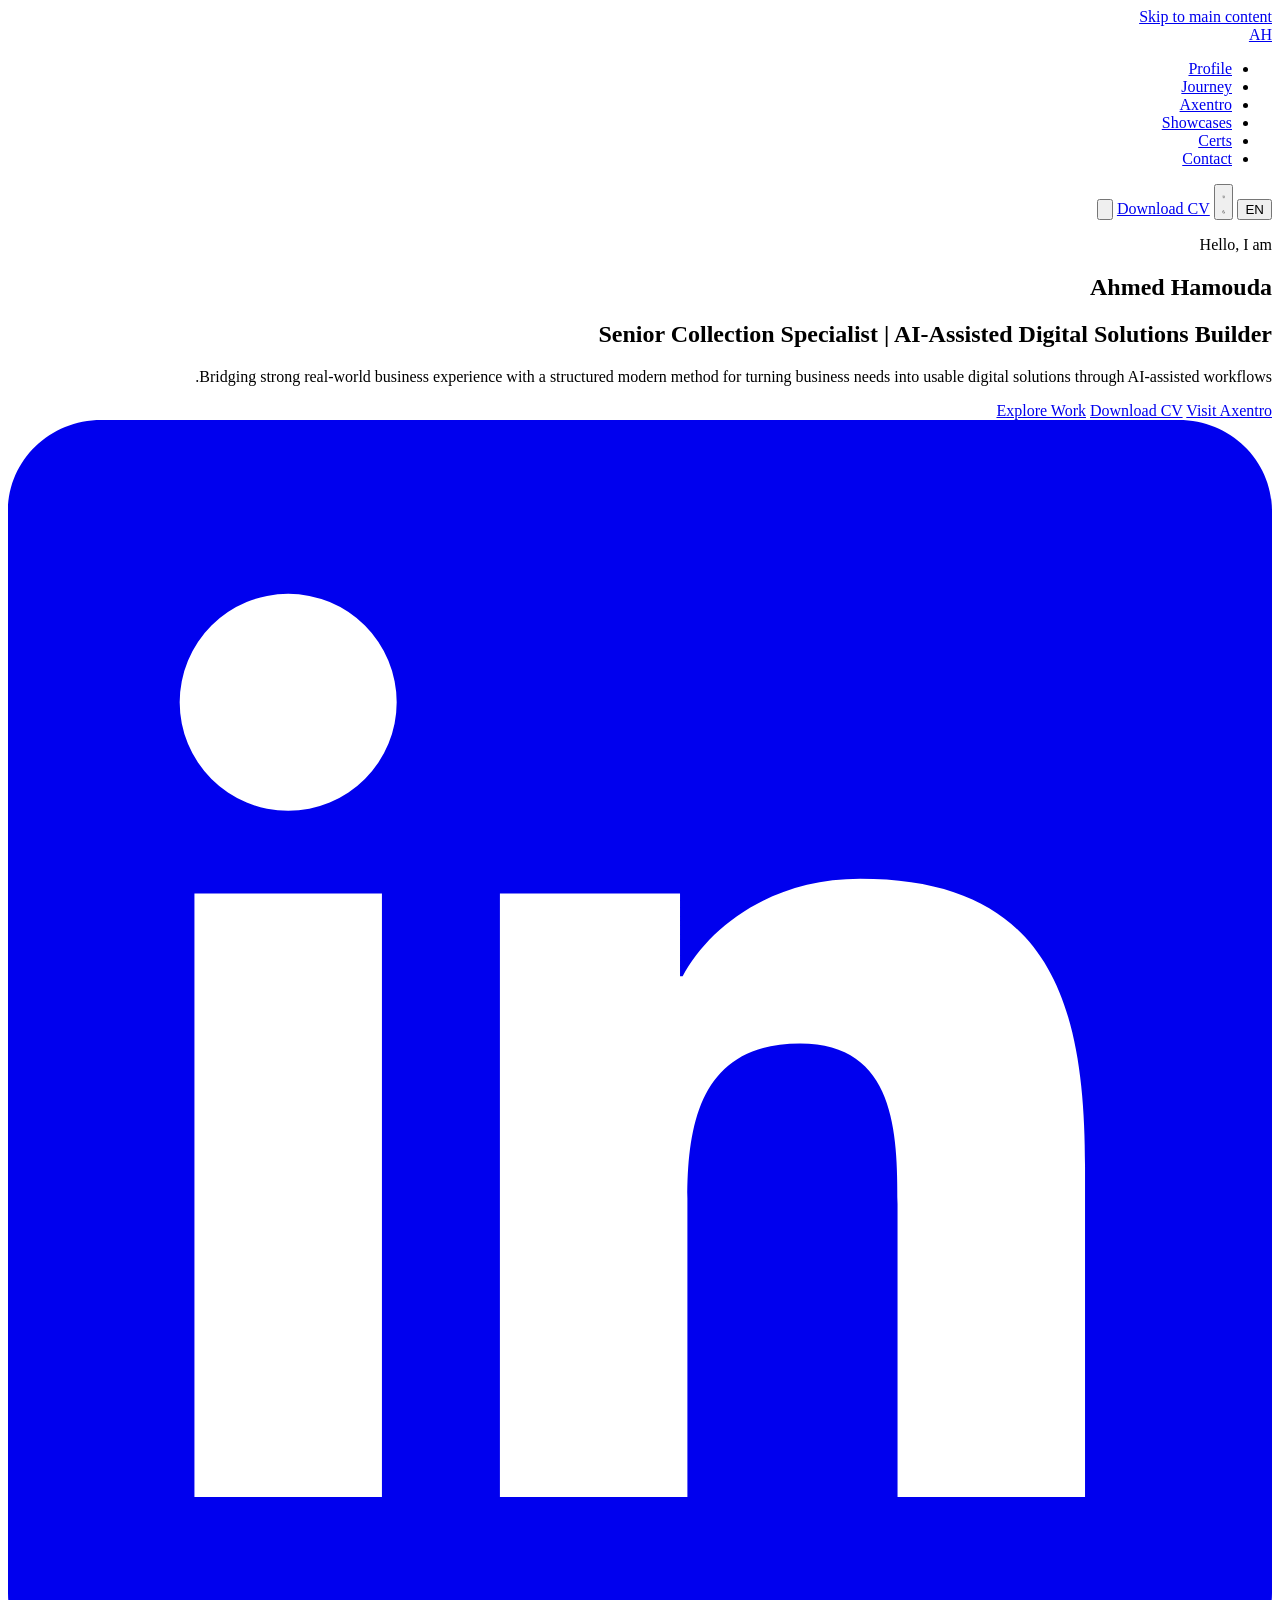
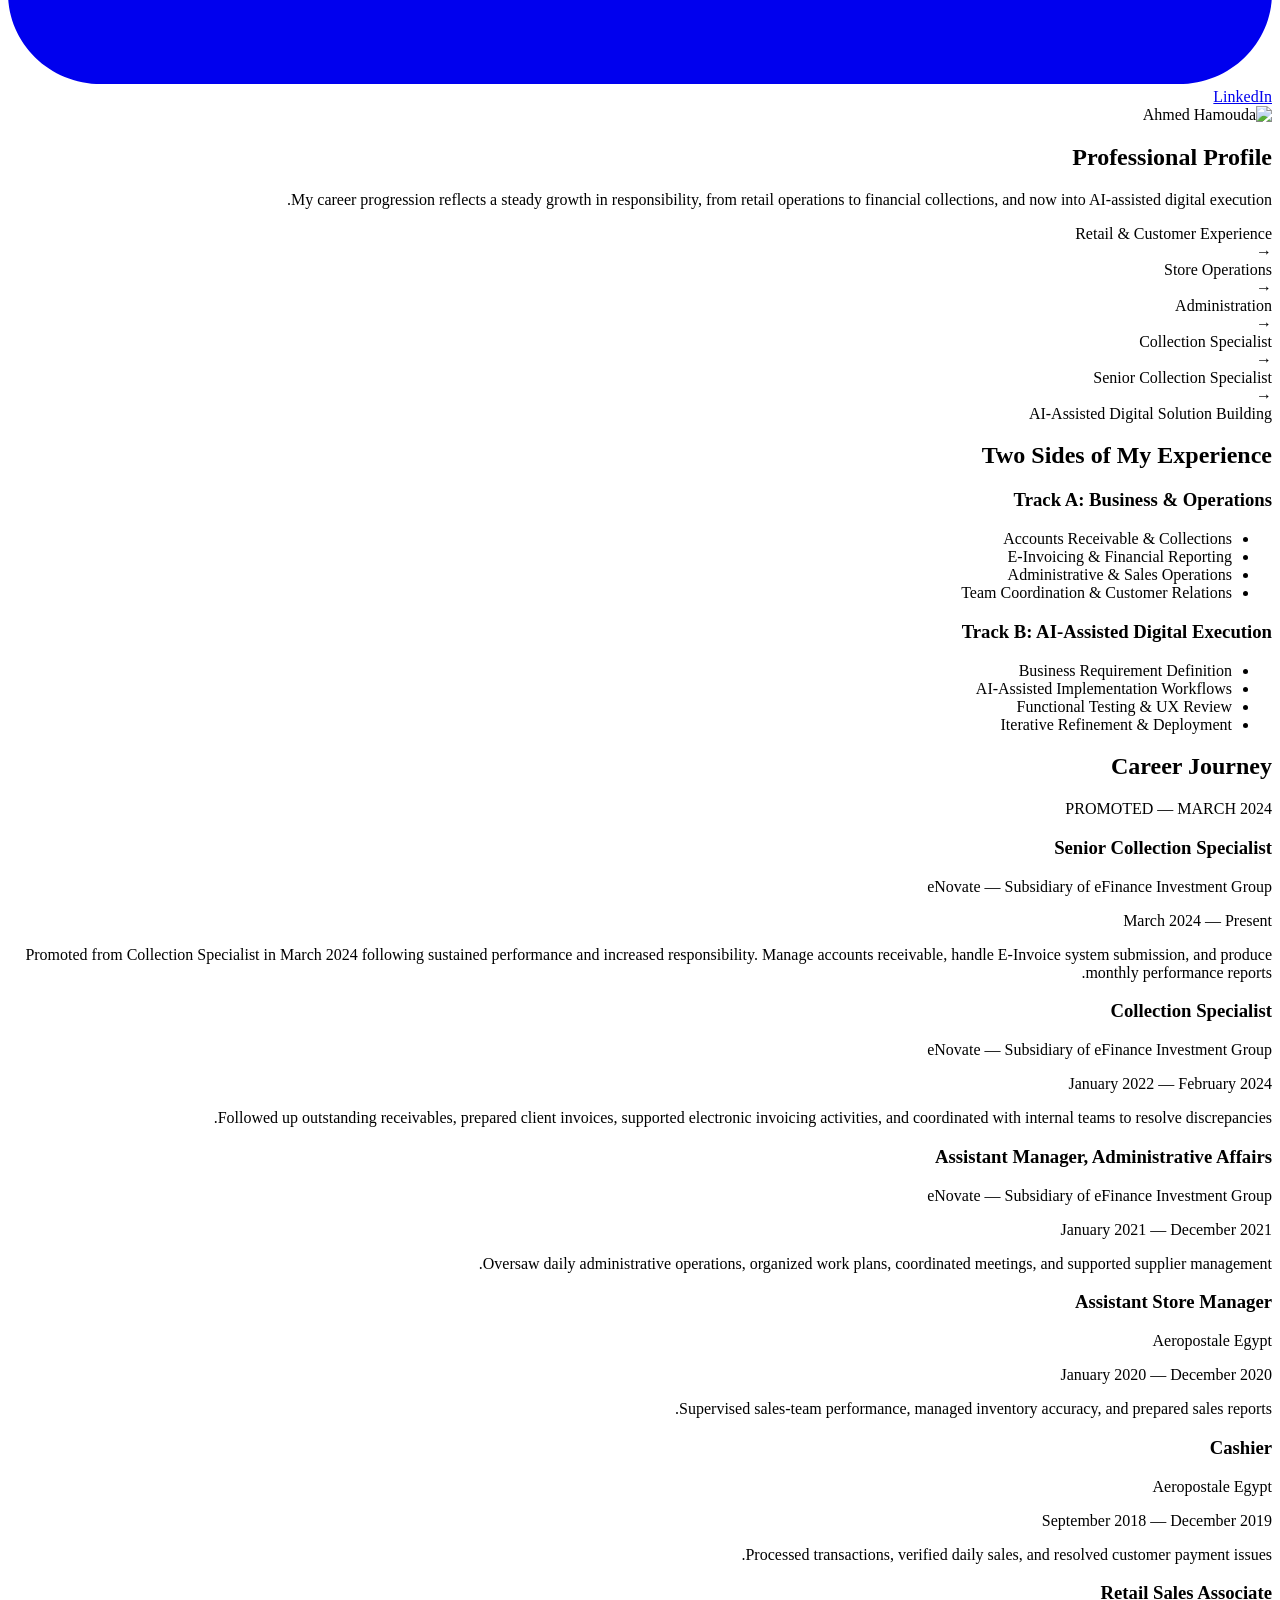
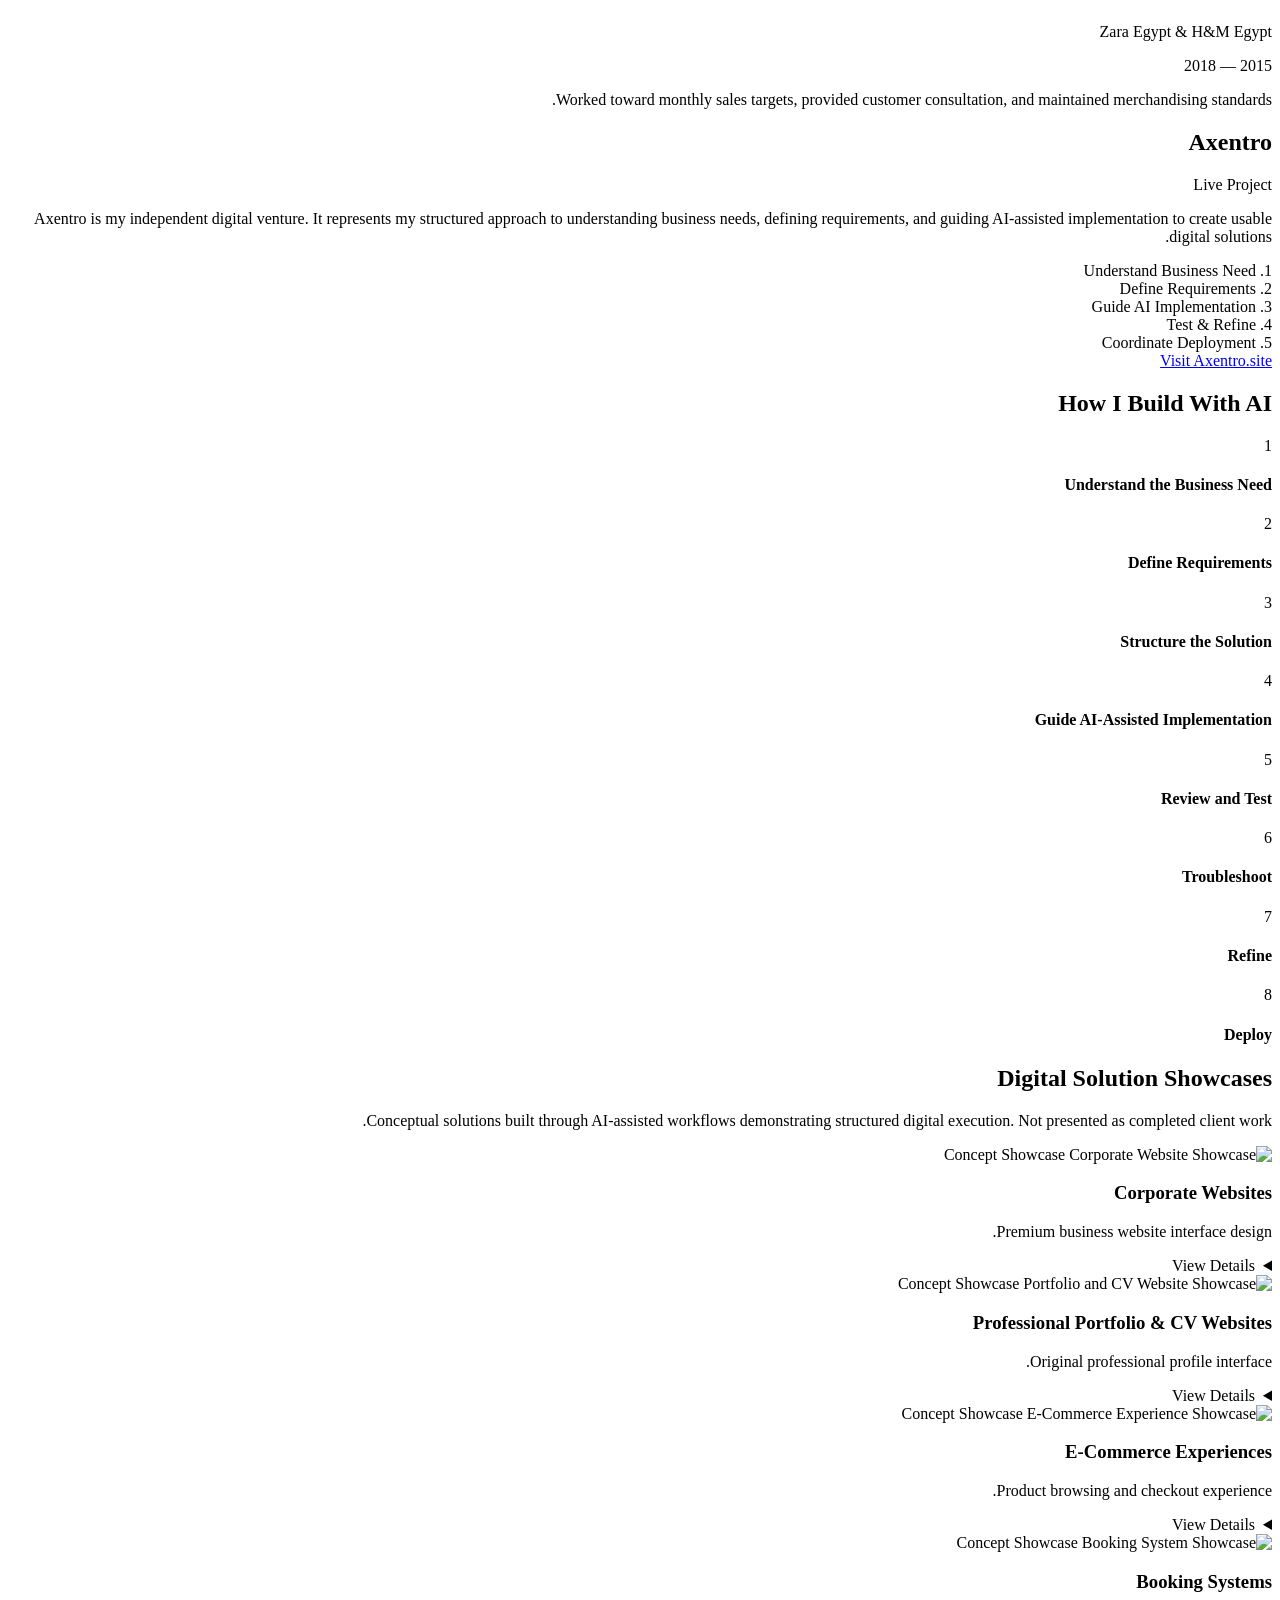
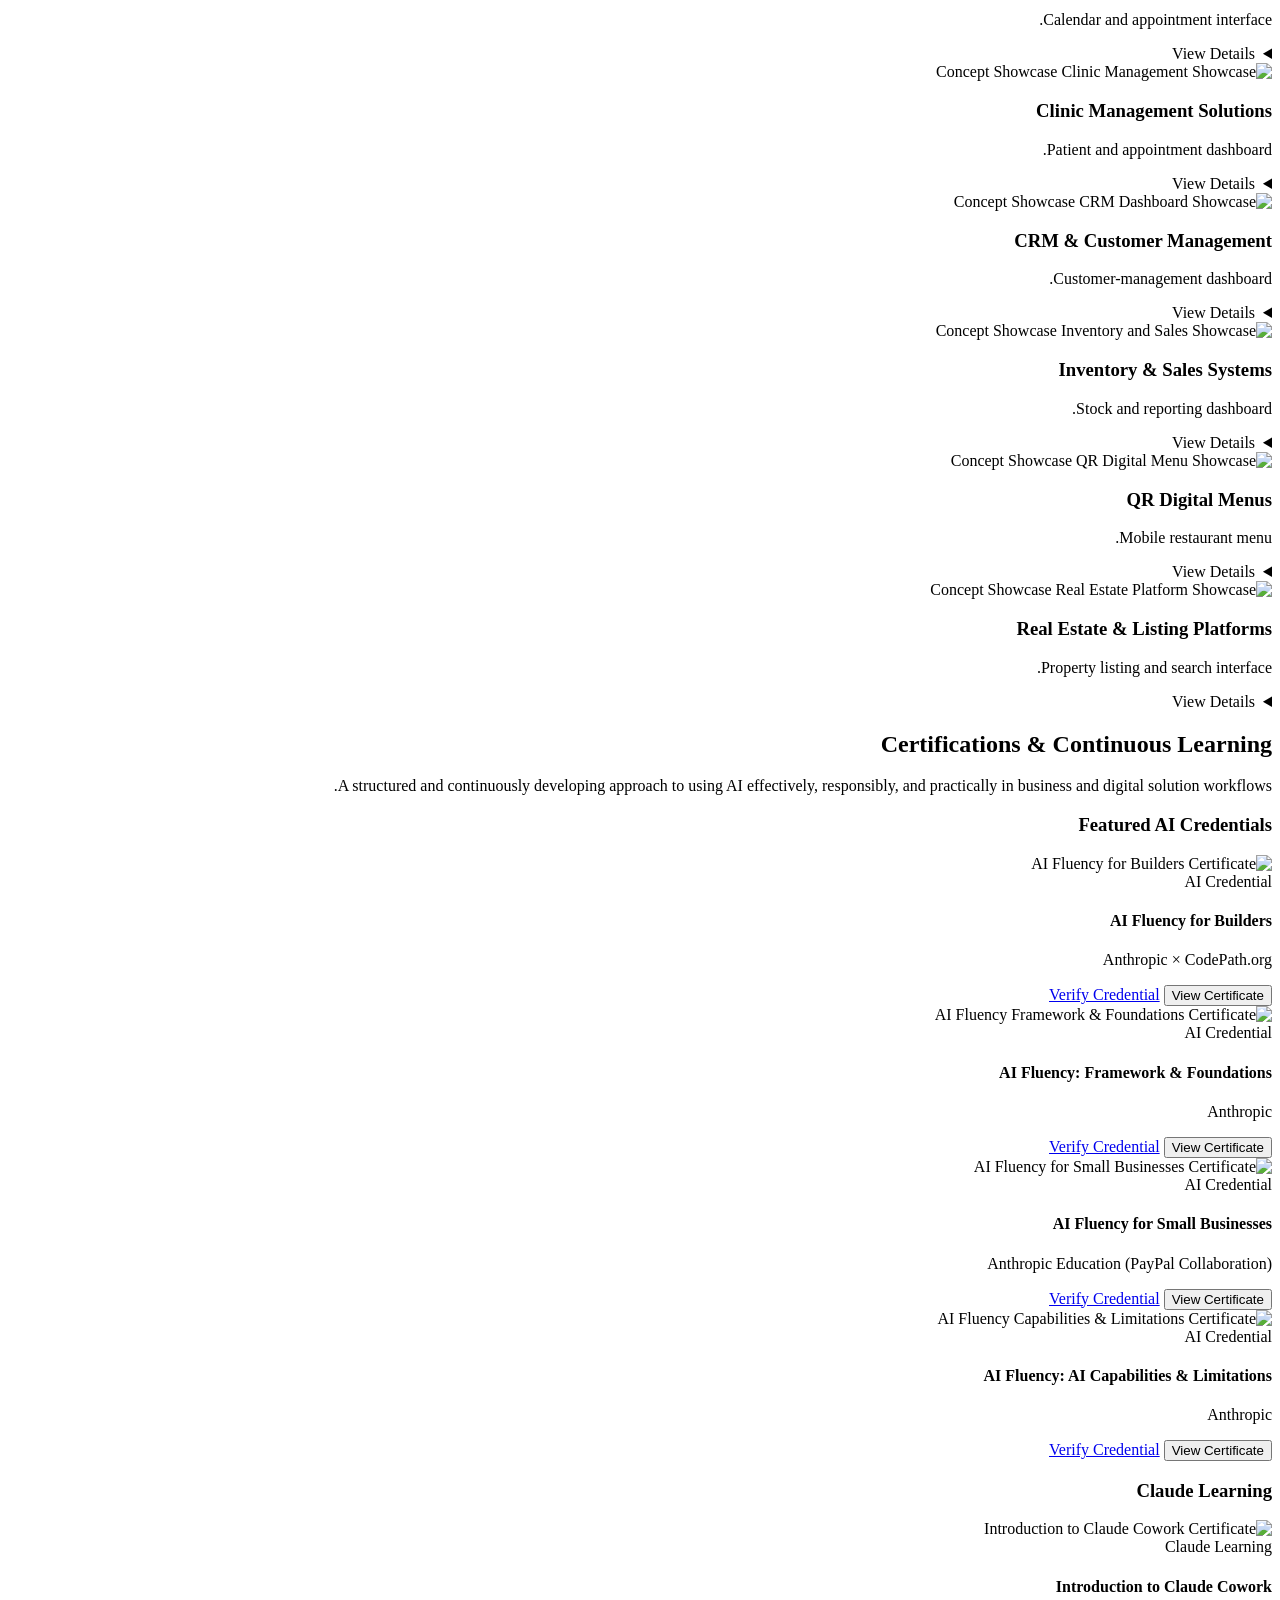
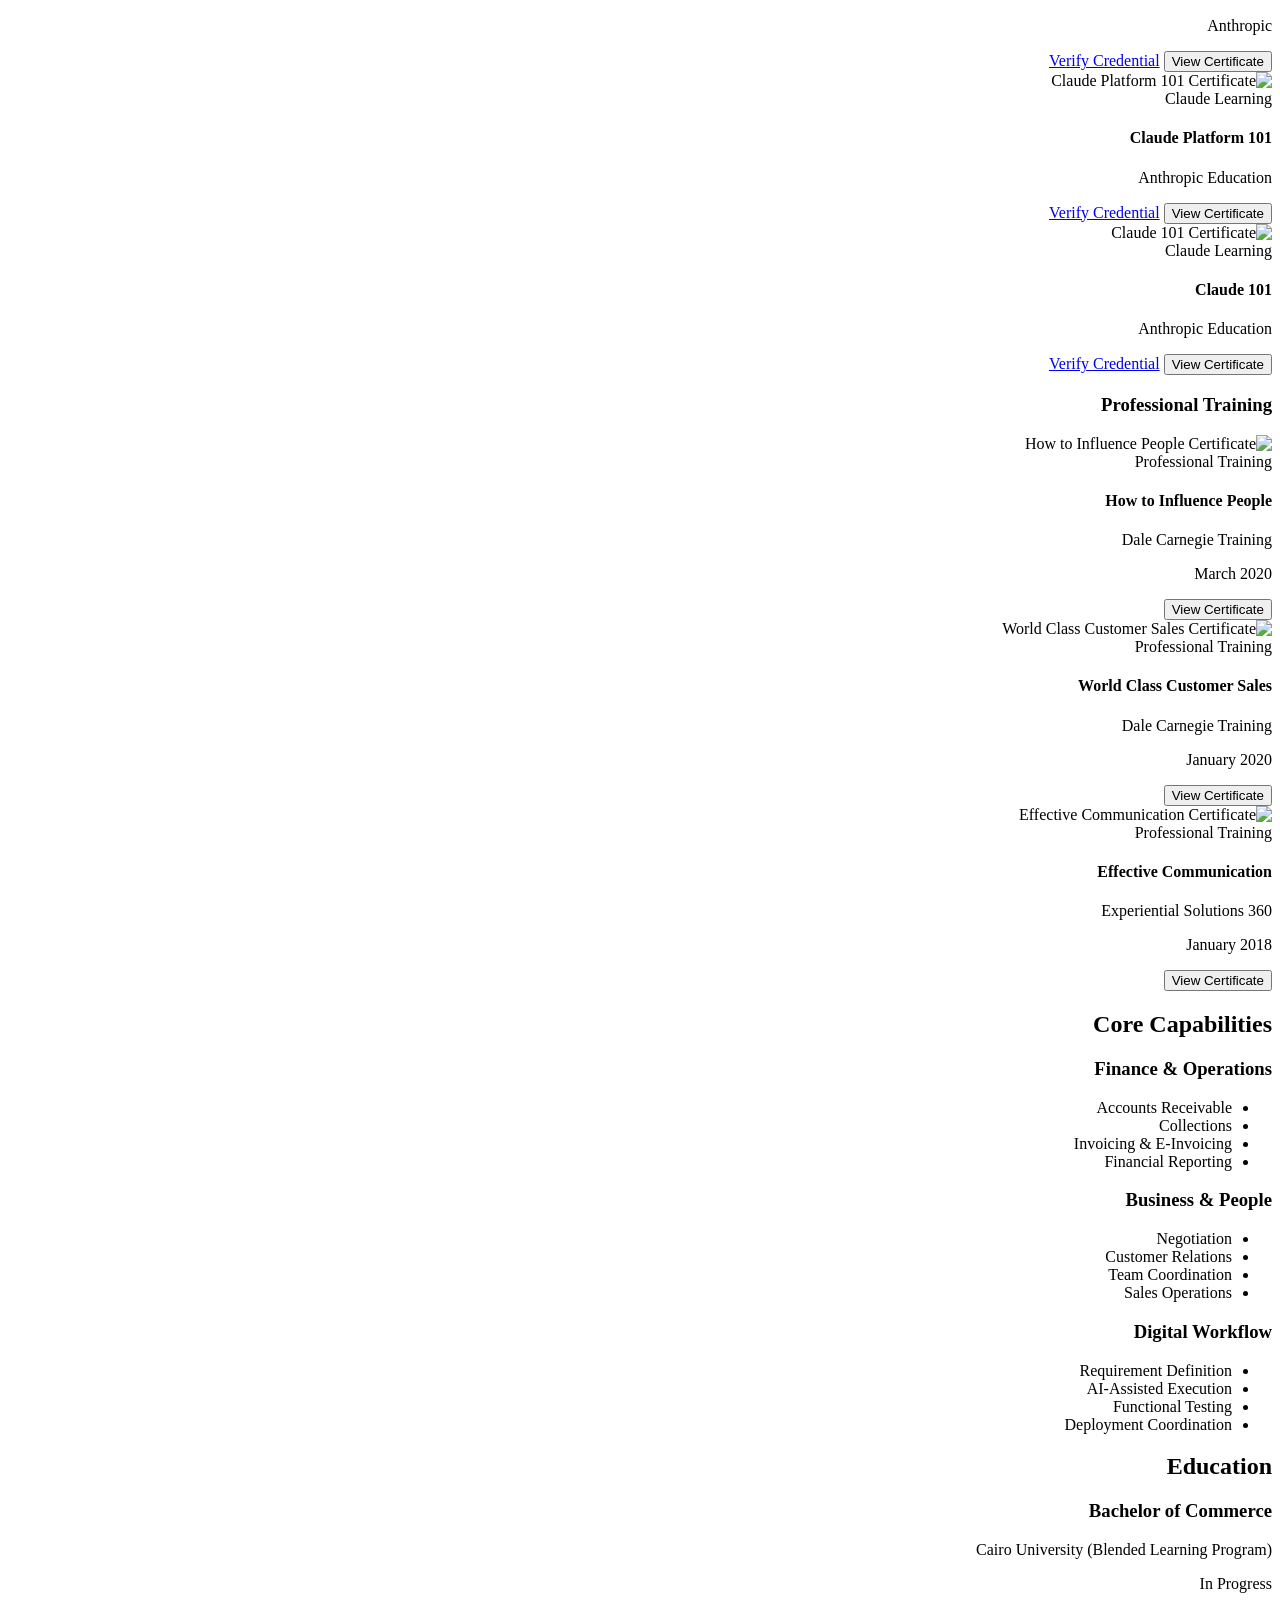
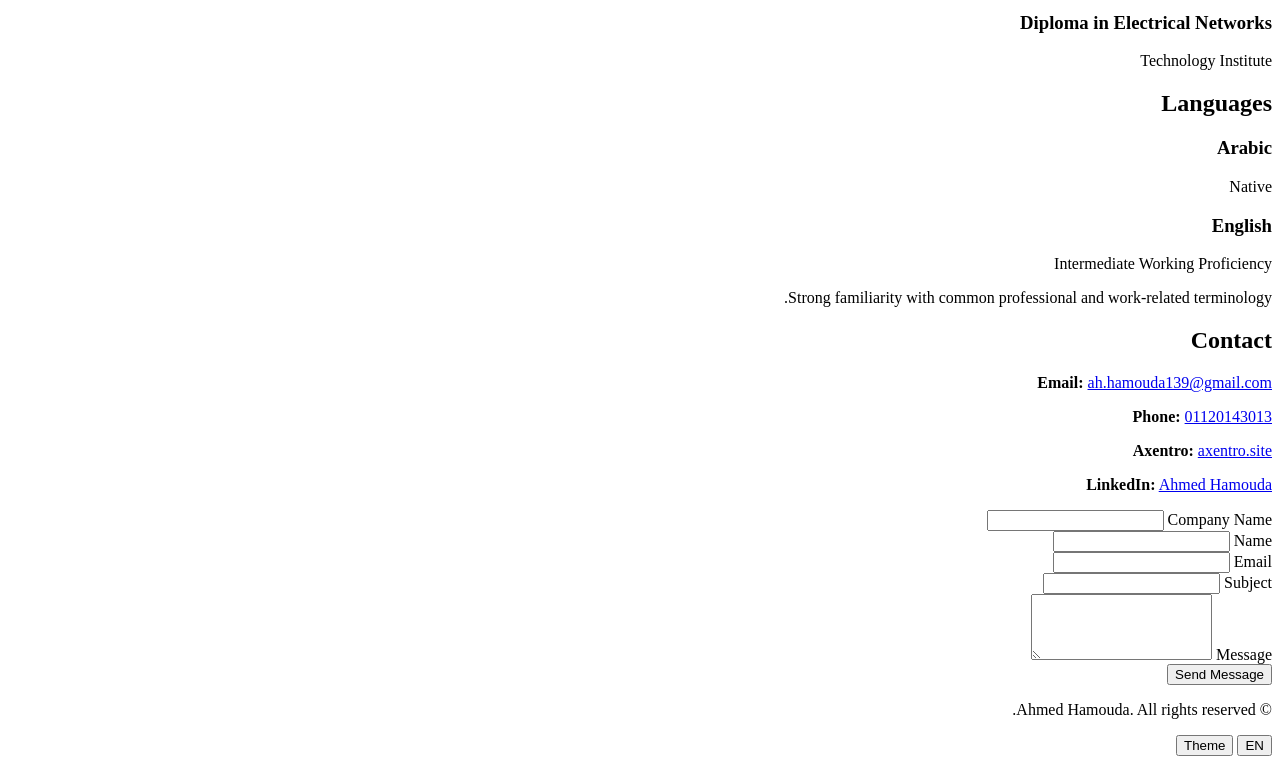
==== commit 14c45cdd: "Update print statement from 'Hello' to 'Goodbye'" ====
--- a/index.html
+++ b/index.html
@@ -1,539 +1,783 @@
 <!DOCTYPE html>
-<html lang="en">
+<html lang="ar" dir="rtl" data-theme="light">
 <head>
-  <meta charset="UTF-8" />
-  <meta name="viewport" content="width=device-width, initial-scale=1.0" />
-  <meta http-equiv="X-UA-Compatible" content="IE=edge" />
-
-  <!-- Primary Meta Tags -->
-  <title>Ahmed Hamouda — Senior Collections Specialist & AI Business Systems Developer | Founder of Axentro</title>
-  <meta name="title" content="Ahmed Hamouda — Senior Collections Specialist & AI Business Systems Developer | Founder of Axentro" />
-  <meta name="description" content="Ahmed Mohamed Hamouda Basiony — 9+ years in customer operations, accounts receivable, billing, and collections. Founder of Axentro. Building AI-assisted business systems, invoice platforms, and automation solutions. Available for remote opportunities." />
-  <meta name="author" content="Ahmed Mohamed Hamouda Basiony" />
-  <meta name="keywords" content="Senior Collections Specialist, Accounts Receivable Specialist, Customer Support, Customer Success, Billing Specialist, Financial Operations, Client Relations, Business Systems, Web Development, AI Solutions, Axentro, Cairo, Egypt, Remote, Ahmed Hamouda, Invoice System, Attendance System, AI-Assisted Development, Supabase, Google Apps Script, GitHub Pages" />
-  <meta name="robots" content="index, follow, max-image-preview:large" />
-  <meta name="theme-color" content="#0F172A" />
-  <link rel="canonical" href="https://axentro-official.github.io/cv.axentro.net/" />
-
-  <!-- Open Graph -->
-  <meta property="og:type" content="website" />
-  <meta property="og:url" content="https://axentro-official.github.io/cv.axentro.net/" />
-  <meta property="og:title" content="Ahmed Hamouda — Senior Collections Specialist & AI Business Systems Developer" />
-  <meta property="og:description" content="9+ years in collections, accounts receivable, billing, customer support, and customer success. Founder of Axentro — building AI-powered business systems, invoice platforms, and automation solutions." />
-  <meta property="og:site_name" content="Ahmed Hamouda — Premium Digital Resume" />
-
-  <!-- Twitter -->
-  <meta name="twitter:card" content="summary_large_image" />
-  <meta name="twitter:title" content="Ahmed Hamouda — Senior Collections Specialist & Founder of Axentro" />
-  <meta name="twitter:description" content="Collections expert, accounts receivable specialist, customer success professional, and AI business systems developer. Available for remote opportunities." />
-
-  <!-- Favicon -->
-  <link rel="icon" href="data:image/svg+xml,<svg xmlns='http://www.w3.org/2000/svg' viewBox='0 0 100 100'><defs><linearGradient id='g' x1='0' y1='0' x2='1' y2='1'><stop offset='0' stop-color='%2300D4FF'/><stop offset='1' stop-color='%238B5CF6'/></linearGradient></defs><rect width='100' height='100' rx='22' fill='%230F172A'/><text x='50' y='68' font-family='Arial' font-size='52' font-weight='bold' text-anchor='middle' fill='url(%23g)'>AH</text></svg>" />
-
-  <!-- Fonts -->
-  <link rel="preconnect" href="https://fonts.googleapis.com" />
-  <link rel="preconnect" href="https://fonts.gstatic.com" crossorigin />
-  <link href="https://fonts.googleapis.com/css2?family=Sora:wght@300;400;500;600;700;800&family=Inter:wght@300;400;500;600;700&display=swap" rel="stylesheet" />
-
-  <!-- Stylesheet -->
-  <link rel="stylesheet" href="style.css" />
-
-  <!-- Structured Data -->
-  <script type="application/ld+json">
-  {
-    "@context": "https://schema.org",
-    "@type": "Person",
-    "name": "Ahmed Mohamed Hamouda Basiony",
-    "jobTitle": "Senior Collections Specialist & AI-Assisted Business Systems Developer",
-    "email": "mailto:ah.hamouda139@gmail.com",
-    "telephone": "+201146476993",
-    "address": { "@type": "PostalAddress", "addressLocality": "Cairo", "addressCountry": "Egypt" },
-    "url": "https://axentro-official.github.io/cv.axentro.net/",
-    "sameAs": [
-      "https://www.linkedin.com/in/ahmed-hamouda-6505051a5",
-      "https://github.com/axentro-official",
-      "https://axentro-official.github.io/axentro-website/index.html"
-    ],
-    "worksFor": { "@type": "Organization", "name": "eNovate" },
-    "founder": { "@type": "Organization", "name": "Axentro", "url": "https://axentro-official.github.io/axentro-website/index.html" },
-    "knowsAbout": ["Accounts Receivable", "Collections", "Customer Support", "Customer Success", "Billing", "Financial Operations", "Client Relations", "Business Systems", "Web Development", "AI Solutions", "Process Improvement", "Administrative Operations", "AI-Assisted Development", "Supabase", "Google Apps Script", "GitHub Pages"]
-  }
-  </script>
+    <meta charset="UTF-8">
+    <meta name="viewport" content="width=device-width, initial-scale=1.0">
+    <meta name="description" content="Ahmed Hamouda - Senior Collection Specialist & AI-Assisted Digital Solutions Builder. Bridging strong real-world business experience with modern digital execution.">
+    <title>Ahmed Hamouda | Senior Collection Specialist & AI Solutions Builder</title>
+    
+    <link rel="canonical" href="https://ahmed-hamouda-portfolio.pages.dev/">
+    <meta property="og:type" content="website">
+    <meta property="og:title" content="Ahmed Hamouda | Professional Portfolio">
+    <meta property="og:description" content="Senior Collection Specialist & AI-Assisted Digital Solutions Builder.">
+    <meta property="og:image" content="https://ahmed-hamouda-portfolio.pages.dev/assets/images/og/og-image.webp">
+    <meta property="og:url" content="https://ahmed-hamouda-portfolio.pages.dev/">
+    <meta name="twitter:card" content="summary_large_image">
+    <meta name="twitter:title" content="Ahmed Hamouda | Professional Portfolio">
+    <meta name="twitter:description" content="Senior Collection Specialist & AI-Assisted Digital Solutions Builder.">
+    <meta name="twitter:image" content="https://ahmed-hamouda-portfolio.pages.dev/assets/images/og/og-image.webp">
+    <meta name="theme-color" content="#173A5E">
+    
+    <link rel="icon" href="assets/images/icons/favicon.svg" type="image/svg+xml">
+    <link rel="apple-touch-icon" href="assets/images/icons/apple-touch-icon.png">
+    <link rel="manifest" href="manifest.webmanifest">
+    
+    <link rel="preconnect" href="https://fonts.googleapis.com">
+    <link rel="preconnect" href="https://fonts.gstatic.com" crossorigin>
+    <link href="https://fonts.googleapis.com/css2?family=IBM+Plex+Sans+Arabic:wght@400;500;600;700&family=Inter:wght@400;500;600;700&display=swap" rel="stylesheet">
+    
+    <link rel="stylesheet" href="assets/css/main.css">
+    <link rel="stylesheet" href="assets/css/responsive.css">
+    <link rel="stylesheet" href="assets/css/print.css" media="print">
+
+    <script type="application/ld+json">
+    {
+      "@context": "https://schema.org",
+      "@graph": [
+        {
+          "@type": "Person",
+          "name": "Ahmed Hamouda",
+          "jobTitle": "Senior Collection Specialist | AI-Assisted Digital Solutions Builder",
+          "email": "mailto:ah.hamouda139@gmail.com",
+          "telephone": "+201120143013",
+          "address": {
+            "@type": "PostalAddress",
+            "addressLocality": "Cairo",
+            "addressCountry": "EG"
+          },
+          "url": "https://ahmed-hamouda-portfolio.pages.dev",
+          "sameAs": [
+            "https://www.linkedin.com/in/ahmed-hamouda-6505051a5/",
+            "https://axentro.site/"
+          ]
+        },
+        {
+          "@type": "WebSite",
+          "name": "Ahmed Hamouda Portfolio",
+          "url": "https://ahmed-hamouda-portfolio.pages.dev"
+        }
+      ]
+    }
+    </script>
 </head>
 <body>
-
-  <!-- ===== LOADING SCREEN ===== -->
-  <div class="loader" id="loader" aria-hidden="true">
-    <div class="loader__inner">
-      <div class="loader__logo"><span>A</span><span>H</span></div>
-      <div class="loader__bar"><div class="loader__progress" id="loaderProgress"></div></div>
-      <div class="loader__text">Loading Professional Profile</div>
+    <a href="#main-content" class="skip-link" data-i18n="skip_link">Skip to main content</a>
+    
+    <header class="site-header">
+        <div class="container header-inner">
+            <a href="#main-content" class="logo" aria-label="Ahmed Hamouda Home">AH</a>
+            
+            <nav class="main-nav" id="primary-nav" aria-label="Main navigation">
+                <ul>
+                    <li><a href="#profile" data-i18n="nav_profile">Profile</a></li>
+                    <li><a href="#journey" data-i18n="nav_journey">Journey</a></li>
+                    <li><a href="#axentro" data-i18n="nav_axentro">Axentro</a></li>
+                    <li><a href="#showcases" data-i18n="nav_showcases">Showcases</a></li>
+                    <li><a href="#certifications" data-i18n="nav_certs">Certs</a></li>
+                    <li><a href="#contact" data-i18n="nav_contact">Contact</a></li>
+                </ul>
+            </nav>
+            
+            <div class="header-actions">
+                <button type="button" class="btn-icon lang-switch" aria-label="Switch Language">
+                    <span class="lang-current">EN</span>
+                </button>
+                <button type="button" class="btn-icon theme-switch" aria-label="Switch Theme">
+                    <svg class="icon-sun" xmlns="http://www.w3.org/2000/svg" viewBox="0 0 24 24" fill="none" stroke="currentColor" stroke-width="2" aria-hidden="true" focusable="false"><circle cx="12" cy="12" r="5"/><path d="M12 1v2M12 21v2M4.22 4.22l1.42 1.42M18.36 18.36l1.42 1.42M1 12h2M21 12h2M4.22 19.78l1.42-1.42M18.36 5.64l1.42-1.42"/></svg>
+                    <svg class="icon-moon" xmlns="http://www.w3.org/2000/svg" viewBox="0 0 24 24" fill="none" stroke="currentColor" stroke-width="2" aria-hidden="true" focusable="false"><path d="M21 12.79A9 9 0 1 1 11.21 3 7 7 0 0 0 21 12.79z"/></svg>
+                </button>
+                <a href="assets/cv/Ahmed-Hamouda-CV.pdf" download class="btn btn-primary btn-sm" data-i18n="download_cv">Download CV</a>
+                <button type="button" class="btn-icon menu-toggle" id="menu-toggle" aria-label="Open Menu" aria-expanded="false" aria-controls="primary-nav">
+                    <svg xmlns="http://www.w3.org/2000/svg" viewBox="0 0 24 24" fill="none" stroke="currentColor" stroke-width="2" aria-hidden="true" focusable="false"><line x1="3" y1="12" x2="21" y2="12"/><line x1="3" y1="6" x2="21" y2="6"/><line x1="3" y1="18" x2="21" y2="18"/></svg>
+                </button>
+            </div>
+        </div>
+    </header>
+
+    <main id="main-content">
+        <section class="hero section">
+            <div class="container hero-inner">
+                <div class="hero-content">
+                    <p class="hero-pretitle" data-i18n="hero_pretitle">Hello, I am</p>
+                    <h1 class="hero-title">Ahmed Hamouda</h1>
+                    <h2 class="hero-subtitle">
+                        <span data-i18n="hero_role_1">Senior Collection Specialist</span> 
+                        <span class="divider">|</span> 
+                        <span data-i18n="hero_role_2">AI-Assisted Digital Solutions Builder</span>
+                    </h2>
+                    <p class="hero-desc" data-i18n="hero_desc">Bridging strong real-world business experience with a structured modern method for turning business needs into usable digital solutions through AI-assisted workflows.</p>
+                    <div class="hero-ctas">
+                        <a href="#showcases" class="btn btn-primary" data-i18n="cta_explore">Explore Work</a>
+                        <a href="assets/cv/Ahmed-Hamouda-CV.pdf" download class="btn btn-outline" data-i18n="cta_cv">Download CV</a>
+                        <a href="https://axentro.site/" target="_blank" rel="noopener noreferrer" class="btn btn-accent" data-i18n="cta_axentro">Visit Axentro</a>
+                    </div>
+                    <div class="hero-social">
+                        <a
+                            href="https://www.linkedin.com/in/ahmed-hamouda-6505051a5/"
+                            target="_blank"
+                            rel="noopener noreferrer"
+                            class="social-link linkedin-link"
+                            aria-label="Visit Ahmed Hamouda on LinkedIn"
+                        >
+                            <svg
+                                xmlns="http://www.w3.org/2000/svg"
+                                viewBox="0 0 24 24"
+                                fill="currentColor"
+                                aria-hidden="true"
+                                focusable="false"
+                            >
+                                <path d="M20.45 20.45h-3.56v-5.57c0-1.33-.03-3.04-1.85-3.04-1.85 0-2.14 1.45-2.14 2.94v5.67H9.34V8.99h3.42v1.57h.05c.48-.9 1.64-1.85 3.37-1.85 3.6 0 4.27 2.37 4.27 5.46v6.28zM5.32 7.42a2.06 2.06 0 1 1 0-4.12 2.06 2.06 0 0 1 0 4.12zM7.1 20.45H3.54V8.99H7.1v11.46zM22.23 0H1.77C.79 0 0 .77 0 1.73v20.54C0 23.23.79 24 1.77 24h20.46c.98 0 1.77-.77 1.77-1.73V1.73C24 .77 23.21 0 22.23 0z"/>
+                            </svg>
+                            <span>LinkedIn</span>
+                        </a>
+                    </div>
+                </div>
+                <div class="hero-visual">
+                    <div class="profile-image-frame">
+                        <img
+                            src="assets/images/profile/ahmed-hamouda.webp"
+                            alt="Ahmed Hamouda"
+                            class="profile-image"
+                            width="640"
+                            height="640"
+                            fetchpriority="high"
+                            decoding="async"
+                        >
+                    </div>
+                </div>
+            </div>
+        </section>
+
+        <section id="profile" class="section">
+            <div class="container">
+                <h2 class="section-title" data-i18n="profile_title">Professional Profile</h2>
+                <p class="section-desc" data-i18n="profile_desc">My career progression reflects a steady growth in responsibility, from retail operations to financial collections, and now into AI-assisted digital execution.</p>
+                <div class="profile-path">
+                    <div class="path-step"><span data-i18n="path_1">Retail & Customer Experience</span></div>
+                    <div class="path-arrow" aria-hidden="true">→</div>
+                    <div class="path-step"><span data-i18n="path_2">Store Operations</span></div>
+                    <div class="path-arrow" aria-hidden="true">→</div>
+                    <div class="path-step"><span data-i18n="path_3">Administration</span></div>
+                    <div class="path-arrow" aria-hidden="true">→</div>
+                    <div class="path-step"><span data-i18n="path_4">Collection Specialist</span></div>
+                    <div class="path-arrow" aria-hidden="true">→</div>
+                    <div class="path-step"><span data-i18n="path_5">Senior Collection Specialist</span></div>
+                    <div class="path-arrow" aria-hidden="true">→</div>
+                    <div class="path-step highlight"><span data-i18n="path_6">AI-Assisted Digital Solution Building</span></div>
+                </div>
+            </div>
+        </section>
+
+        <section class="section bg-surface">
+            <div class="container">
+                <h2 class="section-title" data-i18n="sides_title">Two Sides of My Experience</h2>
+                <div class="grid-2">
+                    <div class="track-card">
+                        <h3 data-i18n="track_a_title">Track A: Business & Operations</h3>
+                        <ul class="feature-list">
+                            <li data-i18n="track_a_1">Accounts Receivable & Collections</li>
+                            <li data-i18n="track_a_2">E-Invoicing & Financial Reporting</li>
+                            <li data-i18n="track_a_3">Administrative & Sales Operations</li>
+                            <li data-i18n="track_a_4">Team Coordination & Customer Relations</li>
+                        </ul>
+                    </div>
+                    <div class="track-card">
+                        <h3 data-i18n="track_b_title">Track B: AI-Assisted Digital Execution</h3>
+                        <ul class="feature-list">
+                            <li data-i18n="track_b_1">Business Requirement Definition</li>
+                            <li data-i18n="track_b_2">AI-Assisted Implementation Workflows</li>
+                            <li data-i18n="track_b_3">Functional Testing & UX Review</li>
+                            <li data-i18n="track_b_4">Iterative Refinement & Deployment</li>
+                        </ul>
+                    </div>
+                </div>
+            </div>
+        </section>
+
+        <section id="journey" class="section">
+            <div class="container">
+                <h2 class="section-title" data-i18n="journey_title">Career Journey</h2>
+                <div class="timeline">
+                    <div class="timeline-item">
+                        <div class="timeline-content">
+                            <span class="badge badge-promo" data-i18n="promo">PROMOTED — MARCH 2024</span>
+                            <h3 data-i18n="role_senior">Senior Collection Specialist</h3>
+                            <p class="company">eNovate — Subsidiary of eFinance Investment Group</p>
+                            <span class="duration" data-i18n="dur_senior">March 2024 — Present</span>
+                            <p data-i18n="desc_senior">Promoted from Collection Specialist in March 2024 following sustained performance and increased responsibility. Manage accounts receivable, handle E-Invoice system submission, and produce monthly performance reports.</p>
+                        </div>
+                    </div>
+                    <div class="timeline-item">
+                        <div class="timeline-content">
+                            <h3 data-i18n="role_collector">Collection Specialist</h3>
+                            <p class="company">eNovate — Subsidiary of eFinance Investment Group</p>
+                            <span class="duration" data-i18n="dur_collector">January 2022 — February 2024</span>
+                            <p data-i18n="desc_collector">Followed up outstanding receivables, prepared client invoices, supported electronic invoicing activities, and coordinated with internal teams to resolve discrepancies.</p>
+                        </div>
+                    </div>
+                    <div class="timeline-item">
+                        <div class="timeline-content">
+                            <h3 data-i18n="role_admin">Assistant Manager, Administrative Affairs</h3>
+                            <p class="company">eNovate — Subsidiary of eFinance Investment Group</p>
+                            <span class="duration" data-i18n="dur_admin">January 2021 — December 2021</span>
+                            <p data-i18n="desc_admin">Oversaw daily administrative operations, organized work plans, coordinated meetings, and supported supplier management.</p>
+                        </div>
+                    </div>
+                    <div class="timeline-item">
+                        <div class="timeline-content">
+                            <h3 data-i18n="role_ast_mgr">Assistant Store Manager</h3>
+                            <p class="company">Aeropostale Egypt</p>
+                            <span class="duration" data-i18n="dur_ast_mgr">January 2020 — December 2020</span>
+                            <p data-i18n="desc_ast_mgr">Supervised sales-team performance, managed inventory accuracy, and prepared sales reports.</p>
+                        </div>
+                    </div>
+                    <div class="timeline-item">
+                        <div class="timeline-content">
+                            <h3 data-i18n="role_cashier">Cashier</h3>
+                            <p class="company">Aeropostale Egypt</p>
+                            <span class="duration" data-i18n="dur_cashier">September 2018 — December 2019</span>
+                            <p data-i18n="desc_cashier">Processed transactions, verified daily sales, and resolved customer payment issues.</p>
+                        </div>
+                    </div>
+                    <div class="timeline-item">
+                        <div class="timeline-content">
+                            <h3 data-i18n="role_sales">Retail Sales Associate</h3>
+                            <p class="company">Zara Egypt & H&M Egypt</p>
+                            <span class="duration" data-i18n="dur_sales">2015 — 2018</span>
+                            <p data-i18n="desc_sales">Worked toward monthly sales targets, provided customer consultation, and maintained merchandising standards.</p>
+                        </div>
+                    </div>
+                </div>
+            </div>
+        </section>
+
+        <section id="axentro" class="section bg-navy">
+            <div class="container">
+                <h2 class="section-title" data-i18n="axentro_title">Axentro</h2>
+                <span class="badge badge-live" data-i18n="axentro_status">Live Project</span>
+                <p class="section-desc" data-i18n="axentro_desc">Axentro is my independent digital venture. It represents my structured approach to understanding business needs, defining requirements, and guiding AI-assisted implementation to create usable digital solutions.</p>
+                <div class="axentro-workflow">
+                    <div class="step" data-i18n="ax_step_1">1. Understand Business Need</div>
+                    <div class="step" data-i18n="ax_step_2">2. Define Requirements</div>
+                    <div class="step" data-i18n="ax_step_3">3. Guide AI Implementation</div>
+                    <div class="step" data-i18n="ax_step_4">4. Test & Refine</div>
+                    <div class="step" data-i18n="ax_step_5">5. Coordinate Deployment</div>
+                </div>
+                <a href="https://axentro.site/" target="_blank" rel="noopener noreferrer" class="btn btn-accent" data-i18n="visit_axentro">Visit Axentro.site</a>
+            </div>
+        </section>
+
+        <section class="section">
+            <div class="container">
+                <h2 class="section-title" data-i18n="workflow_title">How I Build With AI</h2>
+                <div class="workflow-grid">
+                    <div class="workflow-item"><span class="num">1</span><h4 data-i18n="wf_1">Understand the Business Need</h4></div>
+                    <div class="workflow-item"><span class="num">2</span><h4 data-i18n="wf_2">Define Requirements</h4></div>
+                    <div class="workflow-item"><span class="num">3</span><h4 data-i18n="wf_3">Structure the Solution</h4></div>
+                    <div class="workflow-item"><span class="num">4</span><h4 data-i18n="wf_4">Guide AI-Assisted Implementation</h4></div>
+                    <div class="workflow-item"><span class="num">5</span><h4 data-i18n="wf_5">Review and Test</h4></div>
+                    <div class="workflow-item"><span class="num">6</span><h4 data-i18n="wf_6">Troubleshoot</h4></div>
+                    <div class="workflow-item"><span class="num">7</span><h4 data-i18n="wf_7">Refine</h4></div>
+                    <div class="workflow-item"><span class="num">8</span><h4 data-i18n="wf_8">Deploy</h4></div>
+                </div>
+            </div>
+        </section>
+
+        <section id="showcases" class="section bg-surface">
+            <div class="container">
+                <h2 class="section-title" data-i18n="showcases_title">Digital Solution Showcases</h2>
+                <p class="section-desc" data-i18n="showcases_desc">Conceptual solutions built through AI-assisted workflows demonstrating structured digital execution. Not presented as completed client work.</p>
+                
+                <div class="grid-3">
+                    <article class="showcase-card">
+                        <div class="card-image-wrap">
+                            <img src="assets/images/showcases/corporate-website.webp" alt="Corporate Website Showcase" width="400" height="250" loading="lazy" decoding="async">
+                            <span class="badge badge-concept" data-i18n="concept_badge">Concept Showcase</span>
+                        </div>
+                        <div class="card-body">
+                            <h3 data-i18n="show_1_title">Corporate Websites</h3>
+                            <p data-i18n="show_1_desc">Premium business website interface design.</p>
+                            <details class="showcase-details">
+                                <summary data-i18n="show_details">View Details</summary>
+                                <div class="details-content">
+                                    <p><strong data-i18n="show_need">Business Need:</strong> <span data-i18n="show_1_need">Establishing a credible online presence for corporate identity.</span></p>
+                                    <p><strong data-i18n="show_solution">Solution Direction:</strong> <span data-i18n="show_1_solution">A structured layout emphasizing services and company values.</span></p>
+                                    <p><strong data-i18n="show_features">Possible Features:</strong> <span data-i18n="show_1_features">Service pages, contact forms, about us, career portal.</span></p>
+                                    <p class="disclosure" data-i18n="show_disclosure">Concept showcase demonstrating the structured process used to define and guide AI-assisted digital solutions. Not presented as completed client work.</p>
+                                </div>
+                            </details>
+                        </div>
+                    </article>
+
+                    <article class="showcase-card">
+                        <div class="card-image-wrap">
+                            <img src="assets/images/showcases/portfolio-cv.webp" alt="Portfolio and CV Website Showcase" width="400" height="250" loading="lazy" decoding="async">
+                            <span class="badge badge-concept" data-i18n="concept_badge">Concept Showcase</span>
+                        </div>
+                        <div class="card-body">
+                            <h3 data-i18n="show_2_title">Professional Portfolio & CV Websites</h3>
+                            <p data-i18n="show_2_desc">Original professional profile interface.</p>
+                            <details class="showcase-details">
+                                <summary data-i18n="show_details">View Details</summary>
+                                <div class="details-content">
+                                    <p><strong data-i18n="show_need">Business Need:</strong> <span data-i18n="show_2_need">Personal branding and professional history presentation.</span></p>
+                                    <p><strong data-i18n="show_solution">Solution Direction:</strong> <span data-i18n="show_2_solution">A clean, bilingual interface highlighting experience and skills.</span></p>
+                                    <p><strong data-i18n="show_features">Possible Features:</strong> <span data-i18n="show_2_features">Timeline, CV download, contact form, responsive design.</span></p>
+                                    <p class="disclosure" data-i18n="show_disclosure">Concept showcase demonstrating the structured process used to define and guide AI-assisted digital solutions. Not presented as completed client work.</p>
+                                </div>
+                            </details>
+                        </div>
+                    </article>
+
+                    <article class="showcase-card">
+                        <div class="card-image-wrap">
+                            <img src="assets/images/showcases/ecommerce.webp" alt="E-Commerce Experience Showcase" width="400" height="250" loading="lazy" decoding="async">
+                            <span class="badge badge-concept" data-i18n="concept_badge">Concept Showcase</span>
+                        </div>
+                        <div class="card-body">
+                            <h3 data-i18n="show_3_title">E-Commerce Experiences</h3>
+                            <p data-i18n="show_3_desc">Product browsing and checkout experience.</p>
+                            <details class="showcase-details">
+                                <summary data-i18n="show_details">View Details</summary>
+                                <div class="details-content">
+                                    <p><strong data-i18n="show_need">Business Need:</strong> <span data-i18n="show_3_need">Selling products online with a seamless user experience.</span></p>
+                                    <p><strong data-i18n="show_solution">Solution Direction:</strong> <span data-i18n="show_3_solution">An intuitive catalog with streamlined cart and checkout flow.</span></p>
+                                    <p><strong data-i18n="show_features">Possible Features:</strong> <span data-i18n="show_3_features">Product search, filtering, cart management, secure checkout.</span></p>
+                                    <p class="disclosure" data-i18n="show_disclosure">Concept showcase demonstrating the structured process used to define and guide AI-assisted digital solutions. Not presented as completed client work.</p>
+                                </div>
+                            </details>
+                        </div>
+                    </article>
+
+                    <article class="showcase-card">
+                        <div class="card-image-wrap">
+                            <img src="assets/images/showcases/booking-system.webp" alt="Booking System Showcase" width="400" height="250" loading="lazy" decoding="async">
+                            <span class="badge badge-concept" data-i18n="concept_badge">Concept Showcase</span>
+                        </div>
+                        <div class="card-body">
+                            <h3 data-i18n="show_4_title">Booking Systems</h3>
+                            <p data-i18n="show_4_desc">Calendar and appointment interface.</p>
+                            <details class="showcase-details">
+                                <summary data-i18n="show_details">View Details</summary>
+                                <div class="details-content">
+                                    <p><strong data-i18n="show_need">Business Need:</strong> <span data-i18n="show_4_need">Managing appointments and reducing scheduling conflicts.</span></p>
+                                    <p><strong data-i18n="show_solution">Solution Direction:</strong> <span data-i18n="show_4_solution">A visual calendar interface for easy date and time selection.</span></p>
+                                    <p><strong data-i18n="show_features">Possible Features:</strong> <span data-i18n="show_4_features">Availability sync, automated reminders, cancellation policies.</span></p>
+                                    <p class="disclosure" data-i18n="show_disclosure">Concept showcase demonstrating the structured process used to define and guide AI-assisted digital solutions. Not presented as completed client work.</p>
+                                </div>
+                            </details>
+                        </div>
+                    </article>
+
+                    <article class="showcase-card">
+                        <div class="card-image-wrap">
+                            <img src="assets/images/showcases/clinic-management.webp" alt="Clinic Management Showcase" width="400" height="250" loading="lazy" decoding="async">
+                            <span class="badge badge-concept" data-i18n="concept_badge">Concept Showcase</span>
+                        </div>
+                        <div class="card-body">
+                            <h3 data-i18n="show_5_title">Clinic Management Solutions</h3>
+                            <p data-i18n="show_5_desc">Patient and appointment dashboard.</p>
+                            <details class="showcase-details">
+                                <summary data-i18n="show_details">View Details</summary>
+                                <div class="details-content">
+                                    <p><strong data-i18n="show_need">Business Need:</strong> <span data-i18n="show_5_need">Centralizing patient records and clinic schedules.</span></p>
+                                    <p><strong data-i18n="show_solution">Solution Direction:</strong> <span data-i18n="show_5_solution">A secure dashboard integrating patient history and booking.</span></p>
+                                    <p><strong data-i18n="show_features">Possible Features:</strong> <span data-i18n="show_5_features">Patient profiles, medical notes, prescription tracking.</span></p>
+                                    <p class="disclosure" data-i18n="show_disclosure">Concept showcase demonstrating the structured process used to define and guide AI-assisted digital solutions. Not presented as completed client work.</p>
+                                </div>
+                            </details>
+                        </div>
+                    </article>
+
+                    <article class="showcase-card">
+                        <div class="card-image-wrap">
+                            <img src="assets/images/showcases/crm-dashboard.webp" alt="CRM Dashboard Showcase" width="400" height="250" loading="lazy" decoding="async">
+                            <span class="badge badge-concept" data-i18n="concept_badge">Concept Showcase</span>
+                        </div>
+                        <div class="card-body">
+                            <h3 data-i18n="show_6_title">CRM & Customer Management</h3>
+                            <p data-i18n="show_6_desc">Customer-management dashboard.</p>
+                            <details class="showcase-details">
+                                <summary data-i18n="show_details">View Details</summary>
+                                <div class="details-content">
+                                    <p><strong data-i18n="show_need">Business Need:</strong> <span data-i18n="show_6_need">Tracking customer interactions and sales pipelines.</span></p>
+                                    <p><strong data-i18n="show_solution">Solution Direction:</strong> <span data-i18n="show_6_solution">A visual CRM dashboard for tracking leads and follow-ups.</span></p>
+                                    <p><strong data-i18n="show_features">Possible Features:</strong> <span data-i18n="show_6_features">Lead tracking, communication history, status updates.</span></p>
+                                    <p class="disclosure" data-i18n="show_disclosure">Concept showcase demonstrating the structured process used to define and guide AI-assisted digital solutions. Not presented as completed client work.</p>
+                                </div>
+                            </details>
+                        </div>
+                    </article>
+
+                    <article class="showcase-card">
+                        <div class="card-image-wrap">
+                            <img src="assets/images/showcases/inventory-sales.webp" alt="Inventory and Sales Showcase" width="400" height="250" loading="lazy" decoding="async">
+                            <span class="badge badge-concept" data-i18n="concept_badge">Concept Showcase</span>
+                        </div>
+                        <div class="card-body">
+                            <h3 data-i18n="show_7_title">Inventory & Sales Systems</h3>
+                            <p data-i18n="show_7_desc">Stock and reporting dashboard.</p>
+                            <details class="showcase-details">
+                                <summary data-i18n="show_details">View Details</summary>
+                                <div class="details-content">
+                                    <p><strong data-i18n="show_need">Business Need:</strong> <span data-i18n="show_7_need">Real-time tracking of stock levels and sales performance.</span></p>
+                                    <p><strong data-i18n="show_solution">Solution Direction:</strong> <span data-i18n="show_7_solution">An integrated dashboard linking sales data to inventory deductions.</span></p>
+                                    <p><strong data-i18n="show_features">Possible Features:</strong> <span data-i18n="show_7_features">Stock alerts, sales charts, supplier management, export reports.</span></p>
+                                    <p class="disclosure" data-i18n="show_disclosure">Concept showcase demonstrating the structured process used to define and guide AI-assisted digital solutions. Not presented as completed client work.</p>
+                                </div>
+                            </details>
+                        </div>
+                    </article>
+
+                    <article class="showcase-card">
+                        <div class="card-image-wrap">
+                            <img src="assets/images/showcases/qr-digital-menu.webp" alt="QR Digital Menu Showcase" width="400" height="250" loading="lazy" decoding="async">
+                            <span class="badge badge-concept" data-i18n="concept_badge">Concept Showcase</span>
+                        </div>
+                        <div class="card-body">
+                            <h3 data-i18n="show_8_title">QR Digital Menus</h3>
+                            <p data-i18n="show_8_desc">Mobile restaurant menu.</p>
+                            <details class="showcase-details">
+                                <summary data-i18n="show_details">View Details</summary>
+                                <div class="details-content">
+                                    <p><strong data-i18n="show_need">Business Need:</strong> <span data-i18n="show_8_need">Providing contactless menu access to customers.</span></p>
+                                    <p><strong data-i18n="show_solution">Solution Direction:</strong> <span data-i18n="show_8_solution">A mobile-optimized menu interface accessible via QR code scan.</span></p>
+                                    <p><strong data-i18n="show_features">Possible Features:</strong> <span data-i18n="show_8_features">Category filtering, item images, multi-language support.</span></p>
+                                    <p class="disclosure" data-i18n="show_disclosure">Concept showcase demonstrating the structured process used to define and guide AI-assisted digital solutions. Not presented as completed client work.</p>
+                                </div>
+                            </details>
+                        </div>
+                    </article>
+
+                    <article class="showcase-card">
+                        <div class="card-image-wrap">
+                            <img src="assets/images/showcases/real-estate-platform.webp" alt="Real Estate Platform Showcase" width="400" height="250" loading="lazy" decoding="async">
+                            <span class="badge badge-concept" data-i18n="concept_badge">Concept Showcase</span>
+                        </div>
+                        <div class="card-body">
+                            <h3 data-i18n="show_9_title">Real Estate & Listing Platforms</h3>
+                            <p data-i18n="show_9_desc">Property listing and search interface.</p>
+                            <details class="showcase-details">
+                                <summary data-i18n="show_details">View Details</summary>
+                                <div class="details-content">
+                                    <p><strong data-i18n="show_need">Business Need:</strong> <span data-i18n="show_9_need">Showcasing properties efficiently to potential buyers.</span></p>
+                                    <p><strong data-i18n="show_solution">Solution Direction:</strong> <span data-i18n="show_9_solution">A search-driven platform with detailed property profiles.</span></p>
+                                    <p><strong data-i18n="show_features">Possible Features:</strong> <span data-i18n="show_9_features">Map integration, advanced filters, agent contact, image galleries.</span></p>
+                                    <p class="disclosure" data-i18n="show_disclosure">Concept showcase demonstrating the structured process used to define and guide AI-assisted digital solutions. Not presented as completed client work.</p>
+                                </div>
+                            </details>
+                        </div>
+                    </article>
+                </div>
+            </div>
+        </section>
+
+        <section id="certifications" class="section">
+            <div class="container">
+                <h2 class="section-title" data-i18n="certs_title">Certifications & Continuous Learning</h2>
+                <p class="section-desc" data-i18n="certs_desc">A structured and continuously developing approach to using AI effectively, responsibly, and practically in business and digital solution workflows.</p>
+                
+                <h3 class="subsection-title" data-i18n="featured_ai">Featured AI Credentials</h3>
+                <div class="grid-2">
+                    <article class="cert-card">
+                        <div class="cert-img-wrap">
+                            <img src="assets/images/certificates/ai-fluency-builders.webp" alt="AI Fluency for Builders Certificate" width="400" height="280" loading="lazy" decoding="async" class="cert-img">
+                        </div>
+                        <div class="cert-body">
+                            <span class="badge badge-cat" data-i18n="cat_ai">AI Credential</span>
+                            <h4>AI Fluency for Builders</h4>
+                            <p class="provider">Anthropic × CodePath.org</p>
+                            <div class="cert-actions">
+                                <button type="button" class="btn btn-sm btn-outline view-cert" data-img="assets/images/certificates/ai-fluency-builders.webp" data-alt="AI Fluency for Builders Certificate" data-i18n="view_cert">View Certificate</button>
+                                <a href="https://verify.skilljar.com/c/6jrtz95e6fd7" target="_blank" rel="noopener noreferrer" class="btn btn-sm btn-primary" data-i18n="verify_cert">Verify Credential</a>
+                            </div>
+                        </div>
+                    </article>
+
+                    <article class="cert-card">
+                        <div class="cert-img-wrap">
+                            <img src="assets/images/certificates/ai-fluency-framework.webp" alt="AI Fluency Framework & Foundations Certificate" width="400" height="280" loading="lazy" decoding="async" class="cert-img">
+                        </div>
+                        <div class="cert-body">
+                            <span class="badge badge-cat" data-i18n="cat_ai">AI Credential</span>
+                            <h4>AI Fluency: Framework & Foundations</h4>
+                            <p class="provider">Anthropic</p>
+                            <div class="cert-actions">
+                                <button type="button" class="btn btn-sm btn-outline view-cert" data-img="assets/images/certificates/ai-fluency-framework.webp" data-alt="AI Fluency Framework & Foundations Certificate" data-i18n="view_cert">View Certificate</button>
+                                <a href="https://verify.skilljar.com/c/aqzt5nm55936" target="_blank" rel="noopener noreferrer" class="btn btn-sm btn-primary" data-i18n="verify_cert">Verify Credential</a>
+                            </div>
+                        </div>
+                    </article>
+
+                    <article class="cert-card">
+                        <div class="cert-img-wrap">
+                            <img src="assets/images/certificates/ai-fluency-small-business.webp" alt="AI Fluency for Small Businesses Certificate" width="400" height="280" loading="lazy" decoding="async" class="cert-img">
+                        </div>
+                        <div class="cert-body">
+                            <span class="badge badge-cat" data-i18n="cat_ai">AI Credential</span>
+                            <h4>AI Fluency for Small Businesses</h4>
+                            <p class="provider">Anthropic Education (PayPal Collaboration)</p>
+                            <div class="cert-actions">
+                                <button type="button" class="btn btn-sm btn-outline view-cert" data-img="assets/images/certificates/ai-fluency-small-business.webp" data-alt="AI Fluency for Small Businesses Certificate" data-i18n="view_cert">View Certificate</button>
+                                <a href="https://verify.skilljar.com/c/vfqwip85xt6c" target="_blank" rel="noopener noreferrer" class="btn btn-sm btn-primary" data-i18n="verify_cert">Verify Credential</a>
+                            </div>
+                        </div>
+                    </article>
+
+                    <article class="cert-card">
+                        <div class="cert-img-wrap">
+                            <img src="assets/images/certificates/ai-capabilities-limitations.webp" alt="AI Fluency Capabilities & Limitations Certificate" width="400" height="280" loading="lazy" decoding="async" class="cert-img">
+                        </div>
+                        <div class="cert-body">
+                            <span class="badge badge-cat" data-i18n="cat_ai">AI Credential</span>
+                            <h4>AI Fluency: AI Capabilities & Limitations</h4>
+                            <p class="provider">Anthropic</p>
+                            <div class="cert-actions">
+                                <button type="button" class="btn btn-sm btn-outline view-cert" data-img="assets/images/certificates/ai-capabilities-limitations.webp" data-alt="AI Fluency AI Capabilities & Limitations Certificate" data-i18n="view_cert">View Certificate</button>
+                                <a href="https://verify.skilljar.com/c/fyt5rjjmaahd" target="_blank" rel="noopener noreferrer" class="btn btn-sm btn-primary" data-i18n="verify_cert">Verify Credential</a>
+                            </div>
+                        </div>
+                    </article>
+                </div>
+
+                <h3 class="subsection-title" data-i18n="claude_learning">Claude Learning</h3>
+                <div class="grid-3">
+                    <article class="cert-card">
+                        <div class="cert-img-wrap">
+                            <img src="assets/images/certificates/claude-cowork.webp" alt="Introduction to Claude Cowork Certificate" width="400" height="280" loading="lazy" decoding="async" class="cert-img">
+                        </div>
+                        <div class="cert-body">
+                            <span class="badge badge-cat" data-i18n="cat_claude">Claude Learning</span>
+                            <h4>Introduction to Claude Cowork</h4>
+                            <p class="provider">Anthropic</p>
+                            <div class="cert-actions">
+                                <button type="button" class="btn btn-sm btn-outline view-cert" data-img="assets/images/certificates/claude-cowork.webp" data-alt="Introduction to Claude Cowork Certificate" data-i18n="view_cert">View Certificate</button>
+                                <a href="https://verify.skilljar.com/c/6yvw53uhyof4" target="_blank" rel="noopener noreferrer" class="btn btn-sm btn-primary" data-i18n="verify_cert">Verify Credential</a>
+                            </div>
+                        </div>
+                    </article>
+
+                    <article class="cert-card">
+                        <div class="cert-img-wrap">
+                            <img src="assets/images/certificates/claude-platform-101.webp" alt="Claude Platform 101 Certificate" width="400" height="280" loading="lazy" decoding="async" class="cert-img">
+                        </div>
+                        <div class="cert-body">
+                            <span class="badge badge-cat" data-i18n="cat_claude">Claude Learning</span>
+                            <h4>Claude Platform 101</h4>
+                            <p class="provider">Anthropic Education</p>
+                            <div class="cert-actions">
+                                <button type="button" class="btn btn-sm btn-outline view-cert" data-img="assets/images/certificates/claude-platform-101.webp" data-alt="Claude Platform 101 Certificate" data-i18n="view_cert">View Certificate</button>
+                                <a href="https://verify.skilljar.com/c/daawhsn4kbjo" target="_blank" rel="noopener noreferrer" class="btn btn-sm btn-primary" data-i18n="verify_cert">Verify Credential</a>
+                            </div>
+                        </div>
+                    </article>
+
+                    <article class="cert-card">
+                        <div class="cert-img-wrap">
+                            <img src="assets/images/certificates/claude-101.webp" alt="Claude 101 Certificate" width="400" height="280" loading="lazy" decoding="async" class="cert-img">
+                        </div>
+                        <div class="cert-body">
+                            <span class="badge badge-cat" data-i18n="cat_claude">Claude Learning</span>
+                            <h4>Claude 101</h4>
+                            <p class="provider">Anthropic Education</p>
+                            <div class="cert-actions">
+                                <button type="button" class="btn btn-sm btn-outline view-cert" data-img="assets/images/certificates/claude-101.webp" data-alt="Claude 101 Certificate" data-i18n="view_cert">View Certificate</button>
+                                <a href="https://verify.skilljar.com/c/cdbzvgat2fue" target="_blank" rel="noopener noreferrer" class="btn btn-sm btn-primary" data-i18n="verify_cert">Verify Credential</a>
+                            </div>
+                        </div>
+                    </article>
+                </div>
+
+                <h3 class="subsection-title" data-i18n="pro_training">Professional Training</h3>
+                <div class="grid-3">
+                    <article class="cert-card">
+                        <div class="cert-img-wrap">
+                            <img src="assets/images/certificates/dale-carnegie-influence-people.webp" alt="How to Influence People Certificate" width="400" height="280" loading="lazy" decoding="async" class="cert-img">
+                        </div>
+                        <div class="cert-body">
+                            <span class="badge badge-cat" data-i18n="cat_pro">Professional Training</span>
+                            <h4>How to Influence People</h4>
+                            <p class="provider">Dale Carnegie Training</p>
+                            <p class="date">March 2020</p>
+                            <div class="cert-actions">
+                                <button type="button" class="btn btn-sm btn-outline view-cert" data-img="assets/images/certificates/dale-carnegie-influence-people.webp" data-alt="How to Influence People Certificate" data-i18n="view_cert">View Certificate</button>
+                            </div>
+                        </div>
+                    </article>
+
+                    <article class="cert-card">
+                        <div class="cert-img-wrap">
+                            <img src="assets/images/certificates/dale-carnegie-world-class-sales.webp" alt="World Class Customer Sales Certificate" width="400" height="280" loading="lazy" decoding="async" class="cert-img">
+                        </div>
+                        <div class="cert-body">
+                            <span class="badge badge-cat" data-i18n="cat_pro">Professional Training</span>
+                            <h4>World Class Customer Sales</h4>
+                            <p class="provider">Dale Carnegie Training</p>
+                            <p class="date">January 2020</p>
+                            <div class="cert-actions">
+                                <button type="button" class="btn btn-sm btn-outline view-cert" data-img="assets/images/certificates/dale-carnegie-world-class-sales.webp" data-alt="World Class Customer Sales Certificate" data-i18n="view_cert">View Certificate</button>
+                            </div>
+                        </div>
+                    </article>
+
+                    <article class="cert-card">
+                        <div class="cert-img-wrap">
+                            <img src="assets/images/certificates/effective-communication.webp" alt="Effective Communication Certificate" width="400" height="280" loading="lazy" decoding="async" class="cert-img">
+                        </div>
+                        <div class="cert-body">
+                            <span class="badge badge-cat" data-i18n="cat_pro">Professional Training</span>
+                            <h4>Effective Communication</h4>
+                            <p class="provider">360 Experiential Solutions</p>
+                            <p class="date">January 2018</p>
+                            <div class="cert-actions">
+                                <button type="button" class="btn btn-sm btn-outline view-cert" data-img="assets/images/certificates/effective-communication.webp" data-alt="Effective Communication Certificate" data-i18n="view_cert">View Certificate</button>
+                            </div>
+                        </div>
+                    </article>
+                </div>
+            </div>
+        </section>
+
+        <section class="section bg-surface">
+            <div class="container">
+                <h2 class="section-title" data-i18n="caps_title">Core Capabilities</h2>
+                <div class="grid-3">
+                    <div class="cap-card">
+                        <h3 data-i18n="cap_a_title">Finance & Operations</h3>
+                        <ul class="feature-list">
+                            <li data-i18n="cap_a_1">Accounts Receivable</li>
+                            <li data-i18n="cap_a_2">Collections</li>
+                            <li data-i18n="cap_a_3">Invoicing & E-Invoicing</li>
+                            <li data-i18n="cap_a_4">Financial Reporting</li>
+                        </ul>
+                    </div>
+                    <div class="cap-card">
+                        <h3 data-i18n="cap_b_title">Business & People</h3>
+                        <ul class="feature-list">
+                            <li data-i18n="cap_b_1">Negotiation</li>
+                            <li data-i18n="cap_b_2">Customer Relations</li>
+                            <li data-i18n="cap_b_3">Team Coordination</li>
+                            <li data-i18n="cap_b_4">Sales Operations</li>
+                        </ul>
+                    </div>
+                    <div class="cap-card">
+                        <h3 data-i18n="cap_c_title">Digital Workflow</h3>
+                        <ul class="feature-list">
+                            <li data-i18n="cap_c_1">Requirement Definition</li>
+                            <li data-i18n="cap_c_2">AI-Assisted Execution</li>
+                            <li data-i18n="cap_c_3">Functional Testing</li>
+                            <li data-i18n="cap_c_4">Deployment Coordination</li>
+                        </ul>
+                    </div>
+                </div>
+            </div>
+        </section>
+
+        <section class="section">
+            <div class="container grid-2">
+                <div>
+                    <h2 class="section-title" data-i18n="edu_title">Education</h2>
+                    <div class="edu-card">
+                        <h3 data-i18n="edu_1_degree">Bachelor of Commerce</h3>
+                        <p data-i18n="edu_1_school">Cairo University (Blended Learning Program)</p>
+                        <span class="badge" data-i18n="edu_status">In Progress</span>
+                    </div>
+                    <div class="edu-card">
+                        <h3 data-i18n="edu_2_degree">Diploma in Electrical Networks</h3>
+                        <p data-i18n="edu_2_school">Technology Institute</p>
+                    </div>
+                </div>
+                <div>
+                    <h2 class="section-title" data-i18n="lang_title">Languages</h2>
+                    <div class="lang-card">
+                        <h3 data-i18n="lang_ar">Arabic</h3>
+                        <p data-i18n="lang_ar_level">Native</p>
+                    </div>
+                    <div class="lang-card">
+                        <h3 data-i18n="lang_en">English</h3>
+                        <p data-i18n="lang_en_level">Intermediate Working Proficiency</p>
+                        <p class="muted" data-i18n="lang_en_note">Strong familiarity with common professional and work-related terminology.</p>
+                    </div>
+                </div>
+            </div>
+        </section>
+
+        <section id="contact" class="section bg-navy">
+            <div class="container">
+                <h2 class="section-title" data-i18n="contact_title">Contact</h2>
+                <div class="grid-2">
+                    <div class="contact-info">
+                        <p><strong data-i18n="email_label">Email:</strong> <a href="mailto:ah.hamouda139@gmail.com">ah.hamouda139@gmail.com</a></p>
+                        <p><strong data-i18n="phone_label">Phone:</strong> <a href="tel:+201120143013">01120143013</a></p>
+                        <p><strong data-i18n="axentro_label">Axentro:</strong> <a href="https://axentro.site/" target="_blank" rel="noopener noreferrer">axentro.site</a></p>
+                        <p>
+                            <strong data-i18n="linkedin_label">LinkedIn:</strong>
+                            <a
+                                href="https://www.linkedin.com/in/ahmed-hamouda-6505051a5/"
+                                target="_blank"
+                                rel="noopener noreferrer"
+                            >Ahmed Hamouda</a>
+                        </p>
+                    </div>
+                    <form id="contact-form" class="contact-form" novalidate>
+                        <div class="form-group honeypot-field">
+                            <label for="company-name" data-i18n="hp_label">Company Name</label>
+                            <input type="text" id="company-name" name="company_name" tabindex="-1" autocomplete="off">
+                        </div>
+                        <div class="form-group">
+                            <label for="name" data-i18n="form_name">Name</label>
+                            <input type="text" id="name" name="name" required aria-describedby="name-error">
+                            <span class="error-msg" id="name-error" aria-live="polite"></span>
+                        </div>
+                        <div class="form-group">
+                            <label for="email" data-i18n="form_email">Email</label>
+                            <input type="email" id="email" name="email" required aria-describedby="email-error">
+                            <span class="error-msg" id="email-error" aria-live="polite"></span>
+                        </div>
+                        <div class="form-group">
+                            <label for="subject" data-i18n="form_subject">Subject</label>
+                            <input type="text" id="subject" name="subject" required aria-describedby="subject-error">
+                            <span class="error-msg" id="subject-error" aria-live="polite"></span>
+                        </div>
+                        <div class="form-group">
+                            <label for="message" data-i18n="form_message">Message</label>
+                            <textarea id="message" name="message" rows="4" required aria-describedby="message-error"></textarea>
+                            <span class="error-msg" id="message-error" aria-live="polite"></span>
+                        </div>
+                        <button type="submit" class="btn btn-accent" id="submit-btn" data-i18n="form_submit">Send Message</button>
+                        <p class="form-status" id="form-status" aria-live="assertive"></p>
+                    </form>
+                </div>
+            </div>
+        </section>
+    </main>
+
+    <footer class="site-footer">
+        <div class="container footer-inner">
+            <p>&copy; <span id="year"></span> Ahmed Hamouda. <span data-i18n="rights_reserved">All rights reserved.</span></p>
+            <div class="footer-controls">
+                <button type="button" class="btn-link lang-switch" aria-label="Switch Language">
+                    <span class="lang-current">EN</span>
+                </button>
+                <button type="button" class="btn-link theme-switch" aria-label="Switch Theme">
+                    <span data-i18n="theme_toggle">Theme</span>
+                </button>
+            </div>
+        </div>
+    </footer>
+
+    <div id="cert-modal" class="modal" role="dialog" aria-modal="true" aria-labelledby="modal-title" hidden>
+        <div class="modal-overlay" data-close-modal></div>
+        <div class="modal-content">
+            <button type="button" class="modal-close" aria-label="Close modal" data-close-modal>&times;</button>
+            <h2 id="modal-title" data-i18n="cert_modal_title">Certificate View</h2>
+            <img id="modal-img" alt="" class="modal-image" width="800" height="560">
+        </div>
     </div>
-  </div>
-
-  <!-- ===== SCROLL PROGRESS ===== -->
-  <div class="scroll-progress" id="scrollProgress" aria-hidden="true"></div>
-
-  <!-- ===== CURSOR GLOW ===== -->
-  <div class="cursor-glow" id="cursorGlow" aria-hidden="true"></div>
-
-  <!-- ===== BACKGROUND ===== -->
-  <div class="bg-blobs" aria-hidden="true">
-    <div class="blob blob--blue"></div>
-    <div class="blob blob--purple"></div>
-    <div class="blob blob--cyan"></div>
-  </div>
-  <div class="grid-overlay" aria-hidden="true"></div>
-
-  <!-- ===== HEADER ===== -->
-  <header class="header" id="header">
-    <div class="container header__inner">
-      <a href="#home" class="logo" aria-label="Ahmed Hamouda Home">
-        <span class="logo__mark">AH</span>
-        <span class="logo__text">Ahmed Hamouda</span>
-      </a>
-
-      <div class="nav-dropdown" id="navDropdown">
-        <nav class="nav" id="nav" aria-label="Primary navigation">
-          <a href="#about" class="nav__link">About</a>
-          <a href="#skills" class="nav__link">Skills</a>
-          <a href="#stack" class="nav__link">Stack</a>
-          <a href="#workflow" class="nav__link">Workflow</a>
-          <a href="#experience" class="nav__link">Experience</a>
-          <a href="#projects" class="nav__link">Projects</a>
-          <a href="#education" class="nav__link">Education</a>
-          <a href="#contact" class="btn btn--primary magnetic nav__hire">Hire Me</a>
-        </nav>
-      </div>
-
-      <button class="menu-toggle" id="menuToggle" aria-label="Toggle menu" aria-expanded="false">
-        <span></span><span></span><span></span>
-      </button>
-    </div>
-  </header>
-
-  <main>
-
-    <!-- ===== HERO ===== -->
-    <section class="hero" id="home">
-      <div class="container hero__inner">
-        <div class="hero__content">
-          <div class="hero__badge reveal">
-            <span class="hero__badge-dot"></span>
-            Available for Remote Opportunities · Customer Support · Collections · AI Solutions
-          </div>
-
-          <h1 class="hero__title reveal">
-            <span class="hero__title-line">Ahmed</span>
-            <span class="hero__title-line hero__title-line--accent">Hamouda</span>
-          </h1>
-
-          <div class="hero__typing reveal">
-            <span class="hero__typing-prefix">I'm a</span>
-            <span class="hero__typing-text" id="typingText"></span>
-            <span class="hero__typing-cursor">|</span>
-          </div>
-
-          <p class="hero__desc reveal">
-            Senior collections specialist and accounts receivable expert with <strong>9+ years</strong> in financial operations, billing, customer support, and customer success. Founder of <span class="text-gradient">Axentro</span> — building AI-powered business systems, invoice platforms, and automation solutions that turn operational friction into elegant software.
-          </p>
-
-          <div class="hero__actions reveal">
-            <a href="cv/Ahmed_Hamouda_CV.pdf" download="Ahmed_Hamouda_CV.pdf" class="btn btn--primary magnetic" id="downloadCvBtn">
-              <svg width="16" height="16" viewBox="0 0 24 24" fill="none" stroke="currentColor" stroke-width="2"><path d="M14 2H6a2 2 0 00-2 2v16a2 2 0 002 2h12a2 2 0 002-2V8z"/><path d="M14 2v6h6M9 15l3 3 3-3M12 12v6"/></svg>
-              <span>Download CV</span>
-            </a>
-            <a href="#contact" class="btn btn--ghost magnetic">
-              <span>Hire Me</span>
-            </a>
-            <a href="https://wa.me/201146476993" target="_blank" rel="noopener" class="btn btn--whatsapp magnetic">
-              <svg width="18" height="18" viewBox="0 0 24 24" fill="currentColor"><path d="M17.472 14.382c-.297-.149-1.758-.867-2.03-.967-.273-.099-.471-.148-.67.15-.197.297-.767.966-.94 1.164-.173.199-.347.223-.644.075-.297-.15-1.255-.463-2.39-1.475-.883-.788-1.48-1.761-1.653-2.059-.173-.297-.018-.458.13-.606.134-.133.298-.347.446-.52.149-.174.198-.298.298-.497.099-.198.05-.371-.025-.52-.075-.149-.669-1.612-.916-2.207-.242-.579-.487-.5-.669-.51l-.57-.01c-.198 0-.52.074-.792.372-.272.297-1.04 1.016-1.04 2.479 0 1.462 1.065 2.875 1.213 3.074.149.198 2.096 3.2 5.077 4.487.709.306 1.262.489 1.694.625.712.227 1.36.195 1.872.118.571-.085 1.758-.719 2.006-1.413.248-.694.248-1.289.173-1.413-.074-.124-.272-.198-.57-.347m-5.421 7.403h-.004a9.87 9.87 0 01-5.031-1.378l-.361-.214-3.741.982.998-3.648-.235-.374a9.86 9.86 0 01-1.51-5.26c.001-5.45 4.436-9.884 9.888-9.884 2.64 0 5.122 1.03 6.988 2.898a9.825 9.825 0 012.893 6.994c-.003 5.45-4.437 9.884-9.885 9.884m8.413-18.297A11.815 11.815 0 0012.05 0C5.495 0 .16 5.335.157 11.892c0 2.096.547 4.142 1.588 5.945L.057 24l6.305-1.654a11.882 11.882 0 005.683 1.448h.005c6.554 0 11.89-5.335 11.893-11.893a11.821 11.821 0 00-3.48-8.413Z"/></svg>
-              <span>WhatsApp</span>
-            </a>
-          </div>
-
-          <div class="hero__stats reveal">
-            <div class="hero__stat">
-              <div class="hero__stat-num" data-count="9" data-suffix="+">0</div>
-              <div class="hero__stat-label">Years Experience</div>
-            </div>
-            <div class="hero__stat">
-              <div class="hero__stat-num" data-count="15" data-suffix="+">0</div>
-              <div class="hero__stat-label">Projects Built</div>
-            </div>
-            <div class="hero__stat">
-              <div class="hero__stat-num" data-count="5" data-suffix="+">0</div>
-              <div class="hero__stat-label">Business Systems</div>
-            </div>
-            <div class="hero__stat">
-              <div class="hero__stat-num hero__stat-num--plain">2025</div>
-              <div class="hero__stat-label">Axentro Founded</div>
-            </div>
-          </div>
-        </div>
-
-        <div class="hero__visual reveal">
-          <div class="hero__orb">
-            <div class="hero__orb-ring hero__orb-ring--1"></div>
-            <div class="hero__orb-ring hero__orb-ring--2"></div>
-            <div class="hero__orb-ring hero__orb-ring--3"></div>
-            <div class="hero__orb-core"><span>AH</span></div>
-            <div class="hero__orb-chip hero__orb-chip--1">AI</div>
-            <div class="hero__orb-chip hero__orb-chip--2">AR</div>
-            <div class="hero__orb-chip hero__orb-chip--3">OPS</div>
-            <div class="hero__orb-chip hero__orb-chip--4">FIN</div>
-          </div>
-        </div>
-      </div>
-    </section>
-
-    <!-- ===== ABOUT / SUMMARY / OBJECTIVE ===== -->
-    <section class="section about" id="about">
-      <div class="container">
-        <div class="section__head reveal">
-          <span class="section__tag">01 — Professional Summary</span>
-          <h2 class="section__title">Where operations meets <span class="text-gradient">engineering</span></h2>
-        </div>
-
-        <div class="about__grid">
-          <div class="about__copy reveal">
-            <p class="about__lead">
-              I am a Customer Operations Professional, Accounts Receivable Specialist, and AI-Assisted Business Systems Developer with 9+ years of experience spanning retail sales, customer service, administrative management, and financial operations.
-            </p>
-            <p>
-              My journey began on the retail floor at Zara and H&M, advancing to cashier and assistant store manager roles at Aeropostale. I then transitioned into corporate operations at eNovate as Assistant Manager of Administrative Affairs, before finding my niche as a Senior Collection Specialist, handling accounts receivable, debt recovery, and billing operations.
-            </p>
-            <p>
-              Combining my deep operational expertise with self-taught technology skills, I founded <strong>Axentro</strong> — a startup focused on building AI-powered business systems. I leverage AI-assisted development tools, GitHub, Supabase, and Google Apps Script to design, deploy, and maintain real-world business systems that solve operational friction.
-            </p>
-            <p>
-              I am seeking remote opportunities, freelance projects, business partnerships, and AI-powered solution development roles where I can bridge the gap between business operations and technical execution.
-            </p>
-            
-            <div class="objective-card reveal">
-              <h3 class="objective-title">Career Objective</h3>
-              <p class="objective-text">
-                "To leverage my 9+ years of experience in customer operations, accounts receivable, and collections, alongside my expertise in AI-assisted business systems development, to drive financial accuracy, operational efficiency, and digital transformation for forward-thinking organizations. I aim to build scalable business solutions as the Founder of Axentro while contributing to remote customer success and financial operations teams."
-              </p>
-            </div>
-          </div>
-
-          <div class="about__cards">
-            <div class="about__card reveal">
-              <div class="about__card-icon">
-                <svg width="22" height="22" viewBox="0 0 24 24" fill="none" stroke="currentColor" stroke-width="2"><path d="M3 3v18h18"/><path d="M7 14l4-4 4 4 5-5"/></svg>
-              </div>
-              <h3>Collections &amp; AR</h3>
-              <p>Reduced overdue receivables through structured follow-up, negotiation, aging-based prioritization, and billing reconciliation.</p>
-            </div>
-            <div class="about__card reveal">
-              <div class="about__card-icon">
-                <svg width="22" height="22" viewBox="0 0 24 24" fill="none" stroke="currentColor" stroke-width="2"><path d="M16 21v-2a4 4 0 00-4-4H5a4 4 0 00-4 4v2"/><circle cx="8.5" cy="7" r="4"/><path d="M20 8v6M23 11h-6"/></svg>
-              </div>
-              <h3>Customer Operations</h3>
-              <p>9+ years across retail, admin, and finance — fluent in customer support, customer success, client relations, and SLA management.</p>
-            </div>
-            <div class="about__card reveal">
-              <div class="about__card-icon">
-                <svg width="22" height="22" viewBox="0 0 24 24" fill="none" stroke="currentColor" stroke-width="2"><path d="M12 2v20M2 12h20"/><circle cx="12" cy="12" r="9"/></svg>
-              </div>
-              <h3>Founder Mindset</h3>
-              <p>Built Axentro from zero — turning operational insight into shipping SaaS-style business systems and automation solutions.</p>
-            </div>
-            <div class="about__card reveal">
-              <div class="about__card-icon">
-                <svg width="22" height="22" viewBox="0 0 24 24" fill="none" stroke="currentColor" stroke-width="2"><path d="M12 2L2 7l10 5 10-5-10-5z"/><path d="M2 17l10 5 10-5M2 12l10 5 10-5"/></svg>
-              </div>
-              <h3>AI-Assisted Builder</h3>
-              <p>Augmenting delivery speed with AI tooling — from architecture to deployment on Supabase, Google Apps Script, and GitHub Pages.</p>
-            </div>
-          </div>
-        </div>
-      </div>
-    </section>
-
-    <!-- ===== CORE COMPETENCIES & SKILLS ===== -->
-    <section class="section skills" id="skills">
-      <div class="container">
-        <div class="section__head reveal">
-          <span class="section__tag">02 — Core Competencies</span>
-          <h2 class="section__title">A dual-stack <span class="text-gradient">toolkit</span></h2>
-          <p class="section__sub">Business fluency on one side. Builder tooling on the other. Both shipping.</p>
-        </div>
-
-        <div class="skills__grid">
-          <div class="skills__col reveal">
-            <div class="skills__col-head">
-              <span class="skills__col-tag">Business</span>
-              <h3>Operations &amp; Finance</h3>
-            </div>
-            <div class="skills__list">
-              <div class="skill"><span>Accounts Receivable</span><div class="skill__bar"><div class="skill__fill" data-level="95"></div></div></div>
-              <div class="skill"><span>Collections &amp; Debt Recovery</span><div class="skill__bar"><div class="skill__fill" data-level="96"></div></div></div>
-              <div class="skill"><span>Billing Operations</span><div class="skill__bar"><div class="skill__fill" data-level="90"></div></div></div>
-              <div class="skill"><span>Customer Support &amp; Success</span><div class="skill__bar"><div class="skill__fill" data-level="93"></div></div></div>
-              <div class="skill"><span>Financial Reporting</span><div class="skill__bar"><div class="skill__fill" data-level="88"></div></div></div>
-              <div class="skill"><span>Administrative Operations</span><div class="skill__bar"><div class="skill__fill" data-level="91"></div></div></div>
-              <div class="skill"><span>Negotiation &amp; Communication</span><div class="skill__bar"><div class="skill__fill" data-level="94"></div></div></div>
-              <div class="skill"><span>Process Improvement</span><div class="skill__bar"><div class="skill__fill" data-level="87"></div></div></div>
-            </div>
-          </div>
-
-          <div class="skills__col reveal">
-            <div class="skills__col-head">
-              <span class="skills__col-tag skills__col-tag--purple">Technical</span>
-              <h3>Builder &amp; AI Stack</h3>
-            </div>
-            <div class="skills__list">
-              <div class="skill"><span>AI-Assisted Development</span><div class="skill__bar"><div class="skill__fill skill__fill--purple" data-level="93"></div></div></div>
-              <div class="skill"><span>Business Systems Architecture</span><div class="skill__bar"><div class="skill__fill skill__fill--purple" data-level="91"></div></div></div>
-              <div class="skill"><span>Web Development (HTML/CSS/JS)</span><div class="skill__bar"><div class="skill__fill skill__fill--purple" data-level="88"></div></div></div>
-              <div class="skill"><span>Database Design (Supabase)</span><div class="skill__bar"><div class="skill__fill skill__fill--purple" data-level="85"></div></div></div>
-              <div class="skill"><span>Google Apps Script</span><div class="skill__bar"><div class="skill__fill skill__fill--purple" data-level="89"></div></div></div>
-              <div class="skill"><span>Cloud Deployment</span><div class="skill__bar"><div class="skill__fill skill__fill--purple" data-level="88"></div></div></div>
-              <div class="skill"><span>No-Code / Low-Code Solutions</span><div class="skill__bar"><div class="skill__fill skill__fill--purple" data-level="86"></div></div></div>
-              <div class="skill"><span>REST APIs &amp; JSON</span><div class="skill__bar"><div class="skill__fill skill__fill--purple" data-level="80"></div></div></div>
-            </div>
-          </div>
-        </div>
-      </div>
-    </section>
-
-    <!-- ===== TECH STACK ===== -->
-    <section class="section stack" id="stack">
-      <div class="container">
-        <div class="section__head reveal">
-          <span class="section__tag">03 — Technology Stack</span>
-          <h2 class="section__title">Tools I use to <span class="text-gradient">build &amp; deploy</span></h2>
-        </div>
-
-        <div class="stack__grid">
-          <div class="stack__category reveal">
-            <h3>Frontend &amp; Core</h3>
-            <div class="stack__items">
-              <div class="stack__chip">HTML5</div>
-              <div class="stack__chip">CSS3</div>
-              <div class="stack__chip">JavaScript (ES6+)</div>
-              <div class="stack__chip">Responsive Design</div>
-              <div class="stack__chip">React (Learning)</div>
-            </div>
-          </div>
-          <div class="stack__category reveal">
-            <h3>Backend &amp; Databases</h3>
-            <div class="stack__items">
-              <div class="stack__chip">Supabase</div>
-              <div class="stack__chip">Firebase</div>
-              <div class="stack__chip">Google Apps Script</div>
-              <div class="stack__chip">REST APIs</div>
-              <div class="stack__chip">JSON</div>
-              <div class="stack__chip">Database Design</div>
-            </div>
-          </div>
-          <div class="stack__category reveal">
-            <h3>AI &amp; Automation</h3>
-            <div class="stack__items">
-              <div class="stack__chip">ChatGPT API</div>
-              <div class="stack__chip">Claude AI</div>
-              <div class="stack__chip">Cursor AI</div>
-              <div class="stack__chip">AI-Assisted Development</div>
-              <div class="stack__chip">Business Automation</div>
-              <div class="stack__chip">No-Code / Low-Code</div>
-            </div>
-          </div>
-          <div class="stack__category reveal">
-            <h3>Deployment &amp; Tools</h3>
-            <div class="stack__items">
-              <div class="stack__chip">Git &amp; GitHub</div>
-              <div class="stack__chip">GitHub Pages</div>
-              <div class="stack__chip">Vercel</div>
-              <div class="stack__chip">Netlify</div>
-              <div class="stack__chip">Cloud Deployment</div>
-            </div>
-          </div>
-        </div>
-      </div>
-    </section>
-
-    <!-- ===== DEVELOPMENT WORKFLOW ===== -->
-    <section class="section workflow" id="workflow">
-      <div class="container">
-        <div class="section__head reveal">
-          <span class="section__tag">04 — Development Workflow</span>
-          <h2 class="section__title">How I build <span class="text-gradient">solutions</span></h2>
-          <p class="section__sub">A structured approach bridging business analysis with AI-assisted execution.</p>
-        </div>
-
-        <div class="workflow__steps">
-          <div class="workflow__step reveal">
-            <div class="workflow__num">01</div>
-            <h3>Business Analysis</h3>
-            <p>Identifying operational friction, gathering requirements, and defining the core business problem.</p>
-          </div>
-          <div class="workflow__step reveal">
-            <div class="workflow__num">02</div>
-            <h3>Process Mapping</h3>
-            <p>Structuring the workflow, defining data models, and planning the user journey before writing code.</p>
-          </div>
-          <div class="workflow__step reveal">
-            <div class="workflow__num">03</div>
-            <h3>AI-Assisted Dev</h3>
-            <p>Leveraging tools like Cursor, Claude, and ChatGPT to accelerate architecture, logic, and UI development.</p>
-          </div>
-          <div class="workflow__step reveal">
-            <div class="workflow__num">04</div>
-            <h3>Testing</h3>
-            <p>Validating business logic, ensuring data integrity in Supabase, and refining the user experience.</p>
-          </div>
-          <div class="workflow__step reveal">
-            <div class="workflow__num">05</div>
-            <h3>Deployment</h3>
-            <p>Launching live systems using GitHub Pages, Vercel, or Netlify with scalable cloud infrastructure.</p>
-          </div>
-          <div class="workflow__step reveal">
-            <div class="workflow__num">06</div>
-            <h3>Support &amp; Improvements</h3>
-            <p>Continuous monitoring, gathering user feedback, and iterating to improve operational efficiency.</p>
-          </div>
-        </div>
-      </div>
-    </section>
-
-    <!-- ===== EXPERIENCE TIMELINE ===== -->
-    <section class="section experience" id="experience">
-      <div class="container">
-        <div class="section__head reveal">
-          <span class="section__tag">05 — Experience</span>
-          <h2 class="section__title">A path from <span class="text-gradient">retail floor</span> to founder</h2>
-        </div>
-
-        <div class="timeline">
-          <div class="timeline__line"></div>
-          <div class="timeline__item reveal"><div class="timeline__dot"></div><div class="timeline__card"><span class="timeline__date">2015 — 2018</span><h3 class="timeline__role">Retail Sales Associate</h3><span class="timeline__company">Zara Egypt &amp; H&amp;M Egypt</span><p>Foundation in customer experience, visual merchandising, client relations, and high-volume retail operations across two global brands.</p></div></div>
-          <div class="timeline__item reveal"><div class="timeline__dot"></div><div class="timeline__card"><span class="timeline__date">2018 — 2019</span><h3 class="timeline__role">Cashier</h3><span class="timeline__company">Aeropostale Egypt</span><p>Owned point-of-sale accuracy, daily reconciliation, billing operations, and front-line customer support during peak traffic hours.</p></div></div>
-          <div class="timeline__item reveal"><div class="timeline__dot"></div><div class="timeline__card"><span class="timeline__date">2020</span><h3 class="timeline__role">Assistant Store Manager</h3><span class="timeline__company">Aeropostale Egypt</span><p>Stepped into leadership — managing staff schedules, inventory cycles, administrative operations, and operational compliance at store level.</p></div></div>
-          <div class="timeline__item reveal"><div class="timeline__dot"></div><div class="timeline__card"><span class="timeline__date">2021</span><h3 class="timeline__role">Assistant Manager — Administrative Affairs</h3><span class="timeline__company">eNovate</span><p>Transitioned into corporate operations — handling administration, internal processes, process improvement, and cross-team coordination.</p></div></div>
-          <div class="timeline__item reveal"><div class="timeline__dot timeline__dot--active"></div><div class="timeline__card timeline__card--active"><span class="timeline__date">2022 — Present</span><h3 class="timeline__role">Senior Collection Specialist</h3><span class="timeline__company">eNovate</span><p>Own accounts receivable strategy, collections operations, billing follow-up, and financial reporting. Drive process improvement across financial operations.</p></div></div>
-          <div class="timeline__item reveal"><div class="timeline__dot timeline__dot--active"></div><div class="timeline__card timeline__card--active"><span class="timeline__date">2024 — Present</span><h3 class="timeline__role">Founder &amp; AI Developer</h3><span class="timeline__company">Axentro</span><p>Building AI-powered business systems — invoice, attendance, inventory, and merchant solutions. Delivering web development and automation solutions for real businesses.</p></div></div>
-        </div>
-      </div>
-    </section>
-
-    <!-- ===== PROJECTS ===== -->
-    <section class="section projects" id="projects">
-      <div class="container">
-        <div class="section__head reveal">
-          <span class="section__tag">06 — Selected Projects</span>
-          <h2 class="section__title">Systems I designed, <span class="text-gradient">shipped &amp; operate</span></h2>
-          <p class="section__sub">Each project was born from a real operational need — then engineered into software.</p>
-        </div>
-        <div class="projects__grid">
-          <article class="project reveal"><div class="project__top"><div class="project__icon"><svg width="24" height="24" viewBox="0 0 24 24" fill="none" stroke="currentColor" stroke-width="2"><path d="M3 3v18h18"/><rect x="7" y="13" width="3" height="5"/><rect x="12" y="9" width="3" height="9"/><rect x="17" y="5" width="3" height="13"/></svg></div><div class="project__badges"><span class="project__status project__status--live">● Live</span><span class="project__impact">Finance Ops</span></div></div><h3 class="project__title">Aging System</h3><p class="project__desc">Web-based accounts receivable aging and debt tracking system.</p><div class="project__details"><div class="project__detail"><strong>Problem:</strong> Tracking overdue invoices manually.</div><div class="project__detail"><strong>Value:</strong> Improves collection visibility and recovery efficiency.</div><div class="project__detail"><strong>Tech:</strong> HTML, CSS, JS, Supabase.</div><div class="project__detail"><strong>Deployment:</strong> GitHub Pages.</div><div class="project__detail"><strong>Status:</strong> Production Prototype.</div></div><div class="project__tags"><span>HTML</span><span>CSS</span><span>JavaScript</span><span>Supabase</span></div><div class="project__actions"><a href="https://axentro-official.github.io/axentro-website/index.html" target="_blank" rel="noopener" class="btn btn--small btn--primary magnetic">Live Demo</a><a href="https://github.com/axentro-official" target="_blank" rel="noopener" class="btn btn--small btn--ghost magnetic">GitHub</a></div></article>
-          <article class="project reveal"><div class="project__top"><div class="project__icon"><svg width="24" height="24" viewBox="0 0 24 24" fill="none" stroke="currentColor" stroke-width="2"><path d="M14 2H6a2 2 0 00-2 2v16a2 2 0 002 2h12a2 2 0 002-2V8z"/><path d="M14 2v6h6M9 13h6M9 17h6"/></svg></div><div class="project__badges"><span class="project__status project__status--live">● Live</span><span class="project__impact">Billing Ops</span></div></div><h3 class="project__title">Invoice System</h3><p class="project__desc">Digital invoice management platform for SMBs.</p><div class="project__details"><div class="project__detail"><strong>Problem:</strong> Disorganized invoice generation and tracking.</div><div class="project__detail"><strong>Value:</strong> Streamlines billing and payment monitoring.</div><div class="project__detail"><strong>Tech:</strong> HTML, CSS, JS, Supabase, Apps Script.</div><div class="project__detail"><strong>Deployment:</strong> GitHub Pages.</div><div class="project__detail"><strong>Status:</strong> Production Prototype.</div></div><div class="project__tags"><span>HTML</span><span>CSS</span><span>JavaScript</span><span>Supabase</span><span>Apps Script</span></div><div class="project__actions"><a href="https://axentro-official.github.io/axentro-website/index.html" target="_blank" rel="noopener" class="btn btn--small btn--primary magnetic">Live Demo</a><a href="https://github.com/axentro-official" target="_blank" rel="noopener" class="btn btn--small btn--ghost magnetic">GitHub</a></div></article>
-          <article class="project reveal"><div class="project__top"><div class="project__icon"><svg width="24" height="24" viewBox="0 0 24 24" fill="none" stroke="currentColor" stroke-width="2"><rect x="3" y="4" width="18" height="18" rx="2"/><path d="M16 2v4M8 2v4M3 10h18M9 16l2 2 4-4"/></svg></div><div class="project__badges"><span class="project__status project__status--live">● Live</span><span class="project__impact">HR Ops</span></div></div><h3 class="project__title">Attendance System</h3><p class="project__desc">Employee attendance and workforce management solution.</p><div class="project__details"><div class="project__detail"><strong>Problem:</strong> Manual and inaccurate employee attendance logs.</div><div class="project__detail"><strong>Value:</strong> Provides real-time workforce monitoring and reporting.</div><div class="project__detail"><strong>Tech:</strong> HTML, CSS, JS, Supabase.</div><div class="project__detail"><strong>Deployment:</strong> GitHub Pages.</div><div class="project__detail"><strong>Status:</strong> Production Prototype.</div></div><div class="project__tags"><span>HTML</span><span>CSS</span><span>JavaScript</span><span>Supabase</span></div><div class="project__actions"><a href="https://axentro-official.github.io/axentro-website/index.html" target="_blank" rel="noopener" class="btn btn--small btn--primary magnetic">Live Demo</a><a href="https://github.com/axentro-official" target="_blank" rel="noopener" class="btn btn--small btn--ghost magnetic">GitHub</a></div></article>
-          <article class="project reveal"><div class="project__top"><div class="project__icon"><svg width="24" height="24" viewBox="0 0 24 24" fill="none" stroke="currentColor" stroke-width="2"><path d="M3 3v18h18"/><path d="M7 12h.01M11 12h.01M15 12h.01M7 16h.01M11 16h.01M15 16h.01M7 8h.01M11 8h.01M15 8h.01"/></svg></div><div class="project__badges"><span class="project__status project__status--live">● Live</span><span class="project__impact">Sales Ops</span></div></div><h3 class="project__title">Merchant Tracker</h3><p class="project__desc">Business tracking system for merchant activities and workflows.</p><div class="project__details"><div class="project__detail"><strong>Problem:</strong> Scattered merchant data and performance metrics.</div><div class="project__detail"><strong>Value:</strong> Centralizes merchant tracking and customer interactions.</div><div class="project__detail"><strong>Tech:</strong> HTML, CSS, JS, Supabase.</div><div class="project__detail"><strong>Deployment:</strong> GitHub Pages.</div><div class="project__detail"><strong>Status:</strong> Production Prototype.</div></div><div class="project__tags"><span>HTML</span><span>CSS</span><span>JavaScript</span><span>Supabase</span></div><div class="project__actions"><a href="https://axentro-official.github.io/axentro-website/index.html" target="_blank" rel="noopener" class="btn btn--small btn--primary magnetic">Live Demo</a><a href="https://github.com/axentro-official" target="_blank" rel="noopener" class="btn btn--small btn--ghost magnetic">GitHub</a></div></article>
-          <article class="project reveal"><div class="project__top"><div class="project__icon"><svg width="24" height="24" viewBox="0 0 24 24" fill="none" stroke="currentColor" stroke-width="2"><path d="M3 7h18M3 12h18M3 17h18"/><rect x="3" y="3" width="18" height="18" rx="2"/></svg></div><div class="project__badges"><span class="project__status project__status--live">● Live</span><span class="project__impact">Inventory Ops</span></div></div><h3 class="project__title">Product Catalog</h3><p class="project__desc">Online product catalog with structured categories and inventory info.</p><div class="project__details"><div class="project__detail"><strong>Problem:</strong> Unorganized product display and inventory tracking.</div><div class="project__detail"><strong>Value:</strong> Organizes products and provides real-time inventory visibility.</div><div class="project__detail"><strong>Tech:</strong> HTML, CSS, JS, Supabase.</div><div class="project__detail"><strong>Deployment:</strong> GitHub Pages.</div><div class="project__detail"><strong>Status:</strong> Production Prototype.</div></div><div class="project__tags"><span>HTML</span><span>CSS</span><span>JavaScript</span><span>Supabase</span></div><div class="project__actions"><a href="https://axentro-official.github.io/axentro-website/index.html" target="_blank" rel="noopener" class="btn btn--small btn--primary magnetic">Live Demo</a><a href="https://github.com/axentro-official" target="_blank" rel="noopener" class="btn btn--small btn--ghost magnetic">GitHub</a></div></article>
-          <article class="project reveal"><div class="project__top"><div class="project__icon"><svg width="24" height="24" viewBox="0 0 24 24" fill="none" stroke="currentColor" stroke-width="2"><path d="M16 21v-2a4 4 0 00-4-4H5a4 4 0 00-4 4v2"/><circle cx="8.5" cy="7" r="4"/><path d="M20 8v6M23 11h-6"/></svg></div><div class="project__badges"><span class="project__status project__status--live">● Live</span><span class="project__impact">Customer Ops</span></div></div><h3 class="project__title">CRM System</h3><p class="project__desc">Customer relationship management platform for tracking interactions.</p><div class="project__details"><div class="project__detail"><strong>Problem:</strong> Lost customer data and untracked support interactions.</div><div class="project__detail"><strong>Value:</strong> Enhances customer success and client relations tracking.</div><div class="project__detail"><strong>Tech:</strong> HTML, CSS, JS, Supabase.</div><div class="project__detail"><strong>Deployment:</strong> GitHub Pages.</div><div class="project__detail"><strong>Status:</strong> Production Prototype.</div></div><div class="project__tags"><span>HTML</span><span>CSS</span><span>JavaScript</span><span>Supabase</span></div><div class="project__actions"><a href="https://axentro-official.github.io/axentro-website/index.html" target="_blank" rel="noopener" class="btn btn--small btn--primary magnetic">Live Demo</a><a href="https://github.com/axentro-official" target="_blank" rel="noopener" class="btn btn--small btn--ghost magnetic">GitHub</a></div></article>
-        </div>
-      </div>
-    </section>
-
-    <!-- ===== AXENTRO ===== -->
-    <section class="section axentro" id="axentro">
-      <div class="container">
-        <div class="axentro__head reveal"><span class="section__tag">07 — Axentro</span><h2 class="section__title">Building <span class="text-gradient">AI-powered</span> business solutions</h2><p class="section__sub">Axentro is my product studio — turning operational pain into shipping software for real businesses.</p></div>
-        <div class="axentro__services">
-          <div class="axentro__service reveal"><div class="axentro__service-icon"><svg width="22" height="22" viewBox="0 0 24 24" fill="none" stroke="currentColor" stroke-width="2"><path d="M3 9l9-7 9 7v11a2 2 0 01-2 2H5a2 2 0 01-2-2z"/><path d="M9 22V12h6v10"/></svg></div><h3>Business Websites</h3><p>Premium, fast, conversion-focused websites — from founder portfolios to brand experiences.</p></div>
-          <div class="axentro__service reveal"><div class="axentro__service-icon"><svg width="22" height="22" viewBox="0 0 24 24" fill="none" stroke="currentColor" stroke-width="2"><circle cx="9" cy="21" r="1"/><circle cx="20" cy="21" r="1"/><path d="M1 1h4l2.68 13.39a2 2 0 002 1.61h9.72a2 2 0 002-1.61L23 6H6"/></svg></div><h3>E-Commerce Stores</h3><p>Online stores with product catalogs, cart systems, and inventory integration — built to sell.</p></div>
-          <div class="axentro__service reveal"><div class="axentro__service-icon"><svg width="22" height="22" viewBox="0 0 24 24" fill="none" stroke="currentColor" stroke-width="2"><path d="M14 2H6a2 2 0 00-2 2v16a2 2 0 002 2h12a2 2 0 002-2V8z"/><path d="M14 2v6h6"/></svg></div><h3>Invoice Systems</h3><p>Create, track, and report on invoices — built for SMBs that need clarity without complexity.</p></div>
-          <div class="axentro__service reveal"><div class="axentro__service-icon"><svg width="22" height="22" viewBox="0 0 24 24" fill="none" stroke="currentColor" stroke-width="2"><rect x="3" y="4" width="18" height="18" rx="2"/><path d="M16 2v4M8 2v4M3 10h18"/></svg></div><h3>Attendance Systems</h3><p>Workforce tracking, reporting, and admin oversight — engineered for everyday reliability.</p></div>
-          <div class="axentro__service reveal"><div class="axentro__service-icon"><svg width="22" height="22" viewBox="0 0 24 24" fill="none" stroke="currentColor" stroke-width="2"><path d="M20 7l-8-4-8 4 8 4 8-4z"/><path d="M4 7v10l8 4 8-4V7"/></svg></div><h3>Inventory Systems</h3><p>Real-time stock visibility across catalogs — with low-stock alerts and structured categories.</p></div>
-          <div class="axentro__service reveal"><div class="axentro__service-icon"><svg width="22" height="22" viewBox="0 0 24 24" fill="none" stroke="currentColor" stroke-width="2"><path d="M12 2a10 10 0 100 20 10 10 0 000-20z"/><path d="M12 6v6l4 2"/></svg></div><h3>Business Automation</h3><p>Automated workflows that replace manual repetition with structured, reliable systems.</p></div>
-          <div class="axentro__service reveal"><div class="axentro__service-icon"><svg width="22" height="22" viewBox="0 0 24 24" fill="none" stroke="currentColor" stroke-width="2"><path d="M16 21v-2a4 4 0 00-4-4H5a4 4 0 00-4 4v2"/><circle cx="8.5" cy="7" r="4"/><path d="M20 8v6M23 11h-6"/></svg></div><h3>CRM Solutions</h3><p>Customer management platforms for tracking support tickets, interactions, and client relations.</p></div>
-          <div class="axentro__service reveal"><div class="axentro__service-icon"><svg width="22" height="22" viewBox="0 0 24 24" fill="none" stroke="currentColor" stroke-width="2"><path d="M12 2a10 10 0 100 20 10 10 0 000-20z"/><path d="M8 12l3 3 5-6"/></svg></div><h3>AI Solutions</h3><p>AI-assisted development that compresses timelines — from prototype to production in days.</p></div>
-        </div>
-      </div>
-    </section>
-
-    <!-- ===== GITHUB ===== -->
-    <section class="section github" id="github">
-      <div class="container">
-        <div class="section__head reveal"><span class="section__tag">08 — GitHub Portfolio</span><h2 class="section__title">Open Source &amp; <span class="text-gradient">Deployments</span></h2><p class="section__sub">Showcasing business systems, web applications, and AI-assisted development projects.</p></div>
-        <div class="github__grid">
-          <div class="github__card reveal"><div class="github__card-icon"><svg width="24" height="24" viewBox="0 0 24 24" fill="none" stroke="currentColor" stroke-width="2"><path d="M3 3v18h18"/><path d="M7 14l4-4 4 4 5-5"/></svg></div><h3>Business Systems Repos</h3><p>Full-stack business management systems — invoice, attendance, inventory, merchant tracking, and CRM platforms.</p></div>
-          <div class="github__card reveal"><div class="github__card-icon"><svg width="24" height="24" viewBox="0 0 24 24" fill="none" stroke="currentColor" stroke-width="2"><rect x="2" y="3" width="20" height="14" rx="2"/><path d="M8 21h8M12 17v4"/></svg></div><h3>Web Applications</h3><p>Production-ready web apps built with HTML, CSS, JavaScript, and Supabase — deployed and maintained on GitHub Pages.</p></div>
-          <div class="github__card reveal"><div class="github__card-icon"><svg width="24" height="24" viewBox="0 0 24 24" fill="none" stroke="currentColor" stroke-width="2"><path d="M12 2L2 7l10 5 10-5-10-5z"/><path d="M2 17l10 5 10-5M2 12l10 5 10-5"/></svg></div><h3>AI-Assisted Dev</h3><p>Projects built using AI-assisted workflows — demonstrating how AI compresses development timelines without sacrificing quality.</p></div>
-          <div class="github__card reveal"><div class="github__card-icon"><svg width="24" height="24" viewBox="0 0 24 24" fill="none" stroke="currentColor" stroke-width="2"><path d="M5 12h14M12 5l7 7-7 7"/><circle cx="12" cy="12" r="10"/></svg></div><h3>GitHub Pages Deployment</h3><p>Hands-on deployment using GitHub Pages, Supabase, and Google Apps Script — from local development to live production.</p></div>
-        </div>
-        <div class="github__cta reveal"><a href="https://github.com/axentro-official" target="_blank" rel="noopener" class="btn btn--primary magnetic"><svg width="18" height="18" viewBox="0 0 24 24" fill="currentColor"><path d="M12 0C5.37 0 0 5.37 0 12c0 5.31 3.435 9.795 8.205 11.385.6.105.825-.255.825-.57 0-.285-.015-1.23-.015-2.235-3.015.555-3.795-.735-4.035-1.41-.135-.345-.72-1.41-1.23-1.695-.42-.225-1.02-.78-.015-.795.945-.015 1.62.87 1.845 1.23 1.08 1.815 2.805 1.305 3.495.99.105-.78.42-1.305.765-1.605-2.67-.3-5.46-1.335-5.46-5.925 0-1.305.465-2.385 1.23-3.225-.12-.3-.54-1.53.12-3.18 0 0 1.005-.315 3.3 1.23.96-.27 1.98-.405 3-.405s2.04.135 3 .405c2.295-1.56 3.3-1.23 3.3-1.23.66 1.65.24 2.88.12 3.18.765.84 1.23 1.905 1.23 3.225 0 4.605-2.805 5.625-5.475 5.925.435.375.81 1.095.81 2.22 0 1.605-.015 2.895-.015 3.3 0 .315.225.69.825.57A12.02 12.02 0 0024 12c0-6.63-5.37-12-12-12z"/></svg><span>Visit GitHub Profile</span></a></div>
-      </div>
-    </section>
-
-    <!-- ===== EDUCATION ===== -->
-    <section class="section education" id="education">
-      <div class="container">
-        <div class="section__head reveal"><span class="section__tag">09 — Education &amp; Certs</span><h2 class="section__title">Academic &amp; <span class="text-gradient">Professional</span></h2></div>
-        <div class="edu__grid">
-          <div class="edu__col reveal">
-            <h3 class="edu__col-title">Education</h3>
-            <div class="edu__card"><div class="edu__icon"><svg width="24" height="24" viewBox="0 0 24 24" fill="none" stroke="currentColor" stroke-width="2"><path d="M22 10v6M2 10l10-5 10 5-10 5z"/><path d="M6 12v5c3 3 9 3 12 0v-5"/></svg></div><div class="edu__content"><span class="edu__date">Currently Pursuing</span><h4>Faculty of Commerce</h4><p>Cairo University · Bachelor's Degree</p></div></div>
-            <div class="edu__card"><div class="edu__icon"><svg width="24" height="24" viewBox="0 0 24 24" fill="none" stroke="currentColor" stroke-width="2"><path d="M12 2v4M12 18v4M4.93 4.93l2.83 2.83M16.24 16.24l2.83 2.83M2 12h4M18 12h4M4.93 19.07l2.83-2.83M16.24 7.76l2.83-2.83"/></svg></div><div class="edu__content"><span class="edu__date">Completed</span><h4>Diploma in Electrical Networks</h4><p>Technology Institute</p></div></div>
-          </div>
-          <div class="edu__col reveal">
-            <h3 class="edu__col-title">Certifications</h3>
-            <div class="edu__card"><div class="edu__icon edu__icon--cert"><svg width="24" height="24" viewBox="0 0 24 24" fill="none" stroke="currentColor" stroke-width="2"><circle cx="12" cy="8" r="6"/><path d="M15.477 12.89L17 22l-5-3-5 3 1.523-9.11"/></svg></div><div class="edu__content"><span class="edu__date">Dale Carnegie</span><h4>How to Influence People</h4><p>Mastering influence, persuasion, and relationship-building for client relations.</p></div></div>
-            <div class="edu__card"><div class="edu__icon edu__icon--cert"><svg width="24" height="24" viewBox="0 0 24 24" fill="none" stroke="currentColor" stroke-width="2"><circle cx="12" cy="8" r="6"/><path d="M15.477 12.89L17 22l-5-3-5 3 1.523-9.11"/></svg></div><div class="edu__content"><span class="edu__date">Dale Carnegie</span><h4>World Class Customer Sales</h4><p>Advanced customer sales methodology — driving revenue through consultative selling.</p></div></div>
-            <div class="edu__card"><div class="edu__icon edu__icon--cert"><svg width="24" height="24" viewBox="0 0 24 24" fill="none" stroke="currentColor" stroke-width="2"><circle cx="12" cy="8" r="6"/><path d="M15.477 12.89L17 22l-5-3-5 3 1.523-9.11"/></svg></div><div class="edu__content"><span class="edu__date">360 Experiential Solutions</span><h4>Effective Communication</h4><p>Structured communication framework — enhancing clarity and active listening.</p></div></div>
-          </div>
-        </div>
-        <div class="languages reveal"><h3 class="edu__col-title">Languages</h3><div class="lang__grid"><div class="lang__item"><div class="lang__info"><span>Arabic</span> <span class="lang__level">Native</span></div><div class="lang__bar"><div class="lang__fill" data-level="100"></div></div></div><div class="lang__item"><div class="lang__info"><span>English</span> <span class="lang__level">Intermediate Professional</span></div><div class="lang__bar"><div class="lang__fill" data-level="75"></div></div></div></div></div>
-      </div>
-    </section>
-
-    <!-- ===== TARGET ROLES ===== -->
-    <section class="section target" id="target">
-      <div class="container">
-        <div class="section__head section__head--center reveal"><span class="section__tag section__tag--center">10 — Target Roles</span><h2 class="section__title section__title--center">Open to <span class="text-gradient">opportunities</span></h2><p class="section__sub section__sub--center">Actively seeking remote roles, freelance projects, and AI-powered solution development engagements.</p></div>
-        <div class="target__grid reveal">
-          <span class="target__tag">Remote Customer Support Specialist</span>
-          <span class="target__tag">Customer Success Specialist</span>
-          <span class="target__tag">Accounts Receivable Specialist</span>
-          <span class="target__tag">Billing Specialist</span>
-          <span class="target__tag">Collections Specialist</span>
-          <span class="target__tag">AI-Assisted Web Developer</span>
-          <span class="target__tag">Business Systems Developer</span>
-          <span class="target__tag">Freelance Digital Solutions Consultant</span>
-          <span class="target__tag">Founder / Startup Builder</span>
-        </div>
-      </div>
-    </section>
-
-    <!-- ===== CONTACT ===== -->
-    <section class="section contact" id="contact">
-      <div class="container">
-        <div class="section__head reveal"><span class="section__tag">11 — Contact</span><h2 class="section__title">Let's build something <span class="text-gradient">operational</span></h2><p class="section__sub">Whether it's collections, customer support, customer success, or a business system you need built — I'm one message away.</p></div>
-        <div class="contact__grid">
-          <a href="https://wa.me/201146476993" target="_blank" rel="noopener" class="contact__card reveal magnetic"><div class="contact__card-top"><div class="contact__card-icon"><svg width="22" height="22" viewBox="0 0 24 24" fill="currentColor"><path d="M17.472 14.382c-.297-.149-1.758-.867-2.03-.967-.273-.099-.471-.148-.67.15-.197.297-.767.966-.94 1.164-.173.199-.347.223-.644.075-.297-.15-1.255-.463-2.39-1.475-.883-.788-1.48-1.761-1.653-2.059-.173-.297-.018-.458.13-.606.134-.133.298-.347.446-.52.149-.174.198-.298.298-.497.099-.198.05-.371-.025-.52-.075-.149-.669-1.612-.916-2.207-.242-.579-.487-.5-.669-.51l-.57-.01c-.198 0-.52.074-.792.372-.272.297-1.04 1.016-1.04 2.479 0 1.462 1.065 2.875 1.213 3.074.149.198 2.096 3.2 5.077 4.487.709.306 1.262.489 1.694.625.712.227 1.36.195 1.872.118.571-.085 1.758-.719 2.006-1.413.248-.694.248-1.289.173-1.413-.074-.124-.272-.198-.57-.347m-5.421 7.403h-.004a9.87 9.87 0 01-5.031-1.378l-.361-.214-3.741.982.998-3.648-.235-.374a9.86 9.86 0 01-1.51-5.26c.001-5.45 4.436-9.884 9.888-9.884 2.64 0 5.122 1.03 6.988 2.898a9.825 9.825 0 012.893 6.994c-.003 5.45-4.437 9.884-9.885 9.884m8.413-18.297A11.815 11.815 0 0012.05 0C5.495 0 .16 5.335.157 11.892c0 2.096.547 4.142 1.588 5.945L.057 24l6.305-1.654a11.882 11.882 0 005.683 1.448h.005c6.554 0 11.89-5.335 11.893-11.893a11.821 11.821 0 00-3.48-8.413Z"/></svg></div><button class="contact__copy" data-copy="+201146476993" aria-label="Copy WhatsApp number"><svg width="16" height="16" viewBox="0 0 24 24" fill="none" stroke="currentColor" stroke-width="2"><rect x="9" y="9" width="13" height="13" rx="2"/><path d="M5 15H4a2 2 0 01-2-2V4a2 2 0 012-2h9a2 2 0 012 2v1"/></svg></button></div><h3>WhatsApp</h3><p>+20 114 647 6993</p><span class="contact__card-cta">Open chat →</span></a>
-          <a href="mailto:ah.hamouda139@gmail.com" class="contact__card reveal magnetic"><div class="contact__card-top"><div class="contact__card-icon"><svg width="22" height="22" viewBox="0 0 24 24" fill="none" stroke="currentColor" stroke-width="2"><rect x="2" y="4" width="20" height="16" rx="2"/><path d="M2 7l10 6 10-6"/></svg></div><button class="contact__copy" data-copy="ah.hamouda139@gmail.com" aria-label="Copy email"><svg width="16" height="16" viewBox="0 0 24 24" fill="none" stroke="currentColor" stroke-width="2"><rect x="9" y="9" width="13" height="13" rx="2"/><path d="M5 15H4a2 2 0 01-2-2V4a2 2 0 012-2h9a2 2 0 012 2v1"/></svg></button></div><h3>Email</h3><p>ah.hamouda139@gmail.com</p><span class="contact__card-cta">Send mail →</span></a>
-          <a href="https://www.linkedin.com/in/ahmed-hamouda-6505051a5" target="_blank" rel="noopener" class="contact__card reveal magnetic"><div class="contact__card-top"><div class="contact__card-icon"><svg width="22" height="22" viewBox="0 0 24 24" fill="currentColor"><path d="M19 0h-14c-2.761 0-5 2.239-5 5v14c0 2.761 2.239 5 5 5h14c2.762 0 5-2.239 5-5v-14c0-2.761-2.238-5-5-5zm-11 19h-3v-11h3v11zm-1.5-12.268c-.966 0-1.75-.79-1.75-1.764s.784-1.764 1.75-1.764 1.75.79 1.75 1.764-.783 1.764-1.75 1.764zm13.5 12.268h-3v-5.604c0-3.368-4-3.113-4 0v5.604h-3v-11h3v1.765c1.396-2.586 7-2.777 7 2.476v6.759z"/></svg></div><button class="contact__copy" data-copy="https://www.linkedin.com/in/ahmed-hamouda-6505051a5" aria-label="Copy LinkedIn"><svg width="16" height="16" viewBox="0 0 24 24" fill="none" stroke="currentColor" stroke-width="2"><rect x="9" y="9" width="13" height="13" rx="2"/><path d="M5 15H4a2 2 0 01-2-2V4a2 2 0 012-2h9a2 2 0 012 2v1"/></svg></button></div><h3>LinkedIn</h3><p>/ahmed-hamouda-6505051a5</p><span class="contact__card-cta">Open profile →</span></a>
-          <a href="https://github.com/axentro-official" target="_blank" rel="noopener" class="contact__card reveal magnetic"><div class="contact__card-top"><div class="contact__card-icon"><svg width="22" height="22" viewBox="0 0 24 24" fill="currentColor"><path d="M12 0C5.37 0 0 5.37 0 12c0 5.31 3.435 9.795 8.205 11.385.6.105.825-.255.825-.57 0-.285-.015-1.23-.015-2.235-3.015.555-3.795-.735-4.035-1.41-.135-.345-.72-1.41-1.23-1.695-.42-.225-1.02-.78-.015-.795.945-.015 1.62.87 1.845 1.23 1.08 1.815 2.805 1.305 3.495.99.105-.78.42-1.305.765-1.605-2.67-.3-5.46-1.335-5.46-5.925 0-1.305.465-2.385 1.23-3.225-.12-.3-.54-1.53.12-3.18 0 0 1.005-.315 3.3 1.23.96-.27 1.98-.405 3-.405s2.04.135 3 .405c2.295-1.56 3.3-1.23 3.3-1.23.66 1.65.24 2.88.12 3.18.765.84 1.23 1.905 1.23 3.225 0 4.605-2.805 5.625-5.475 5.925.435.375.81 1.095.81 2.22 0 1.605-.015 2.895-.015 3.3 0 .315.225.69.825.57A12.02 12.02 0 0024 12c0-6.63-5.37-12-12-12z"/></svg></div><button class="contact__copy" data-copy="https://github.com/axentro-official" aria-label="Copy GitHub"><svg width="16" height="16" viewBox="0 0 24 24" fill="none" stroke="currentColor" stroke-width="2"><rect x="9" y="9" width="13" height="13" rx="2"/><path d="M5 15H4a2 2 0 01-2-2V4a2 2 0 012-2h9a2 2 0 012 2v1"/></svg></button></div><h3>GitHub</h3><p>github.com/axentro-official</p><span class="contact__card-cta">Open profile →</span></a>
-          <a href="https://axentro-official.github.io/axentro-website/index.html" target="_blank" rel="noopener" class="contact__card reveal magnetic"><div class="contact__card-top"><div class="contact__card-icon"><svg width="22" height="22" viewBox="0 0 24 24" fill="none" stroke="currentColor" stroke-width="2"><circle cx="12" cy="12" r="10"/><path d="M2 12h20M12 2a15.3 15.3 0 010 20M12 2a15.3 15.3 0 000 20"/></svg></div><button class="contact__copy" data-copy="https://axentro-official.github.io/axentro-website/index.html" aria-label="Copy URL"><svg width="16" height="16" viewBox="0 0 24 24" fill="none" stroke="currentColor" stroke-width="2"><rect x="9" y="9" width="13" height="13" rx="2"/><path d="M5 15H4a2 2 0 01-2-2V4a2 2 0 012-2h9a2 2 0 012 2v1"/></svg></button></div><h3>Axentro Website</h3><p>axentro-official.github.io</p><span class="contact__card-cta">Visit site →</span></a>
-          <a href="https://axentro-official.github.io/axentro-website/links.html" target="_blank" rel="noopener" class="contact__card reveal magnetic"><div class="contact__card-top"><div class="contact__card-icon"><svg width="22" height="22" viewBox="0 0 24 24" fill="none" stroke="currentColor" stroke-width="2"><path d="M10 13a5 5 0 007.54.54l3-3a5 5 0 00-7.07-7.07l-1.72 1.71"/><path d="M14 11a5 5 0 00-7.54-.54l-3 3a5 5 0 007.07 7.07l1.71-1.71"/></svg></div><button class="contact__copy" data-copy="https://axentro-official.github.io/axentro-website/links.html" aria-label="Copy URL"><svg width="16" height="16" viewBox="0 0 24 24" fill="none" stroke="currentColor" stroke-width="2"><rect x="9" y="9" width="13" height="13" rx="2"/><path d="M5 15H4a2 2 0 01-2-2V4a2 2 0 012-2h9a2 2 0 012 2v1"/></svg></button></div><h3>Business Links</h3><p>All my links in one place</p><span class="contact__card-cta">Open links →</span></a>
-        </div>
-      </div>
-    </section>
-
-    <!-- ===== FOOTER ===== -->
-    <footer class="footer">
-      <div class="container footer__inner">
-        <div class="footer__left"><span class="logo__mark">AH</span><div><div class="footer__name">Ahmed Mohamed Hamouda Basiony</div><div class="footer__loc">Cairo, Egypt · Senior Collections Specialist · Founder, Axentro · Available for Remote Opportunities</div></div></div>
-        <div class="footer__right"><span>© <span id="year"></span> Ahmed Hamouda. Crafted with intent.</span></div>
-      </div>
-    </footer>
-  </main>
-
-  <button class="back-top" id="backTop" aria-label="Back to top"><svg width="18" height="18" viewBox="0 0 24 24" fill="none" stroke="currentColor" stroke-width="2"><path d="M12 19V5M5 12l7-7 7 7"/></svg></button>
-  <div class="toast" id="toast" role="status" aria-live="polite"></div>
-
-  <script src="script.js"></script>
+
+    <script src="assets/js/config.js"></script>
+    <script src="assets/js/i18n.js"></script>
+    <script src="assets/js/app.js"></script>
+    <script src="assets/js/contact.js"></script>
 </body>
 </html>
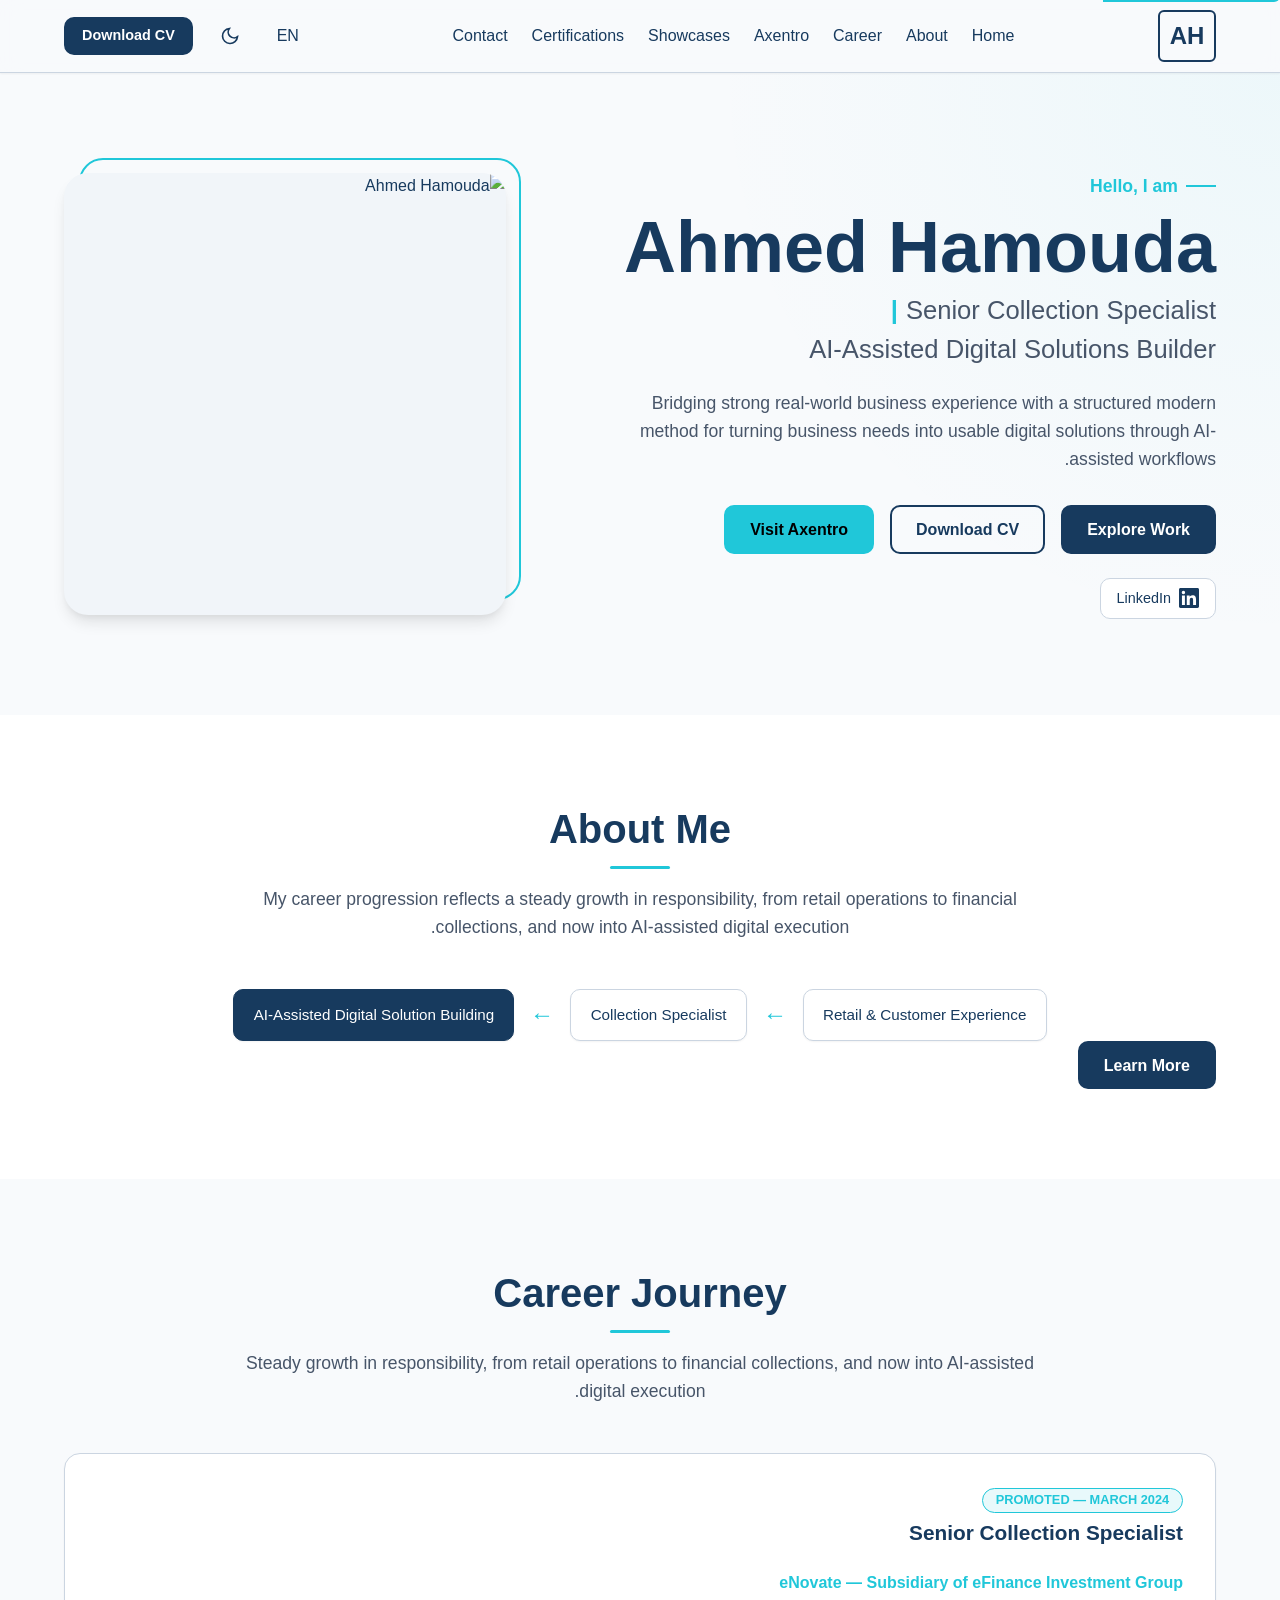
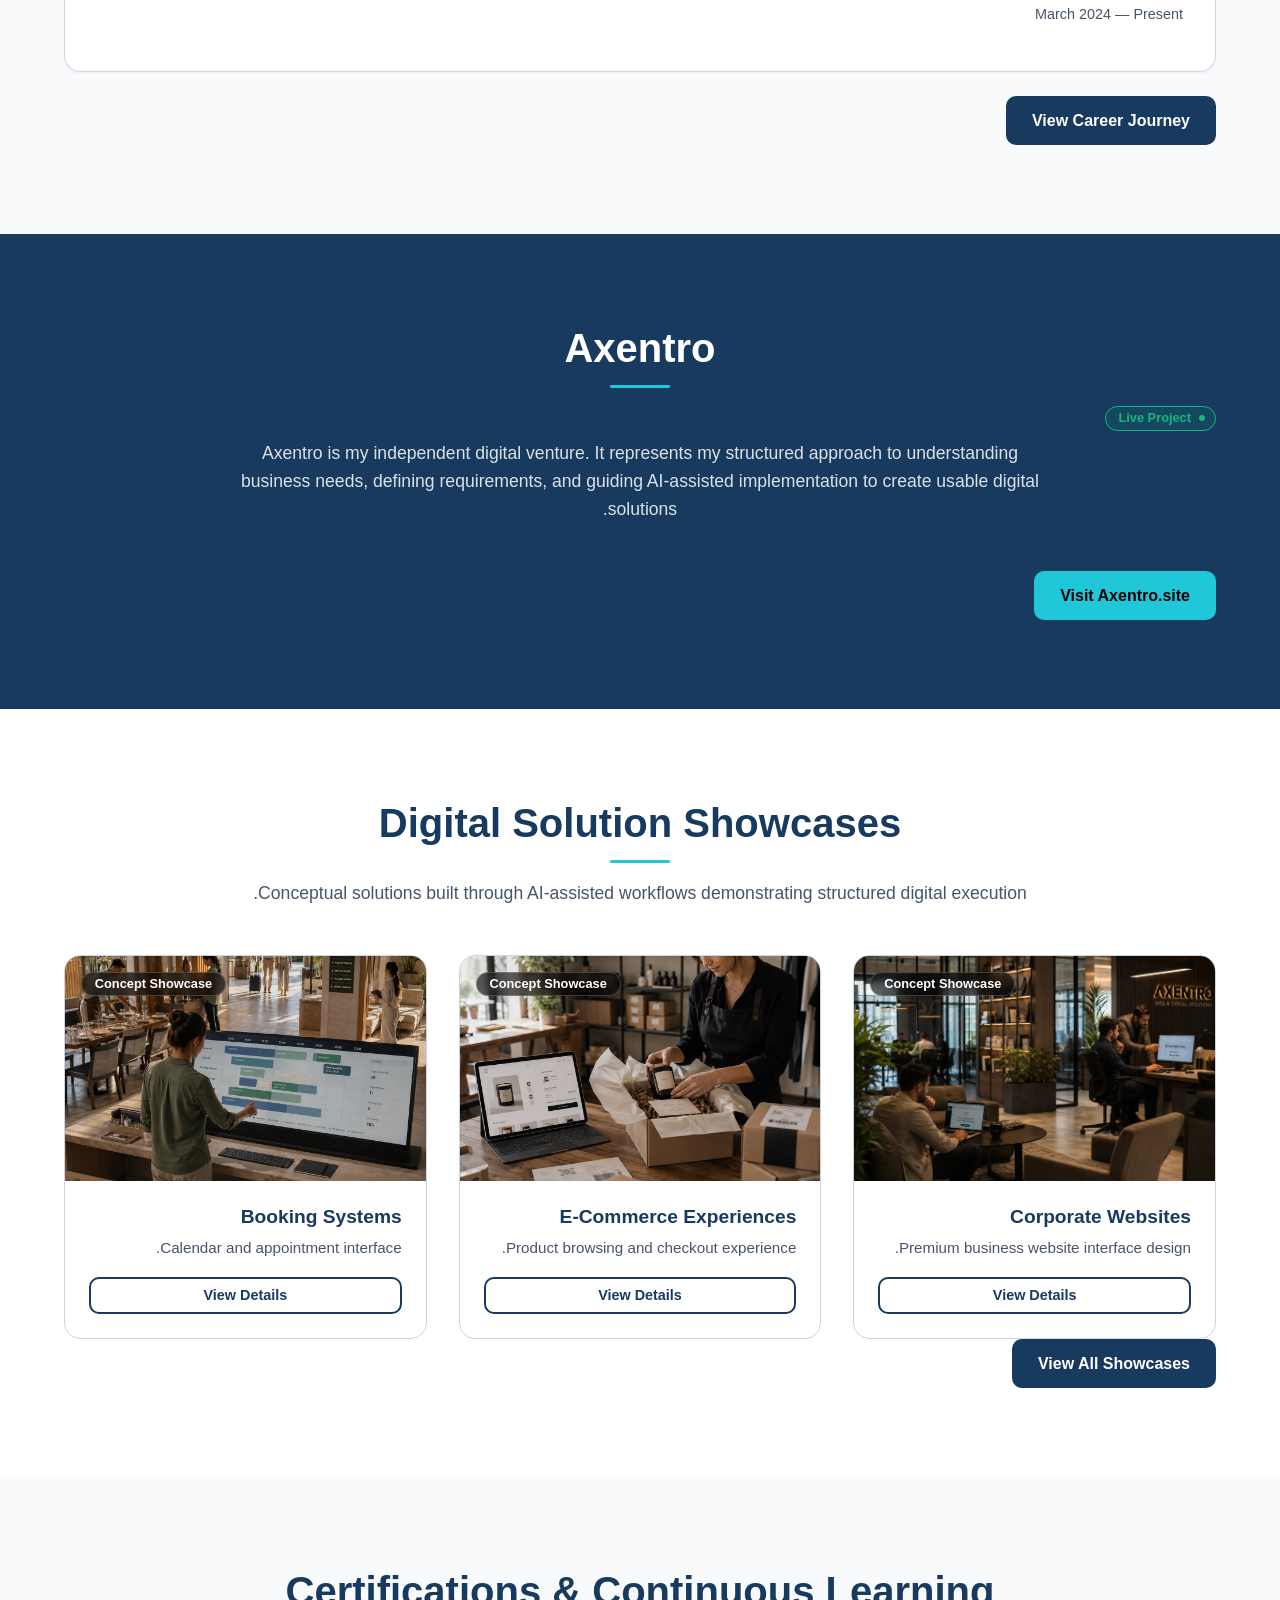
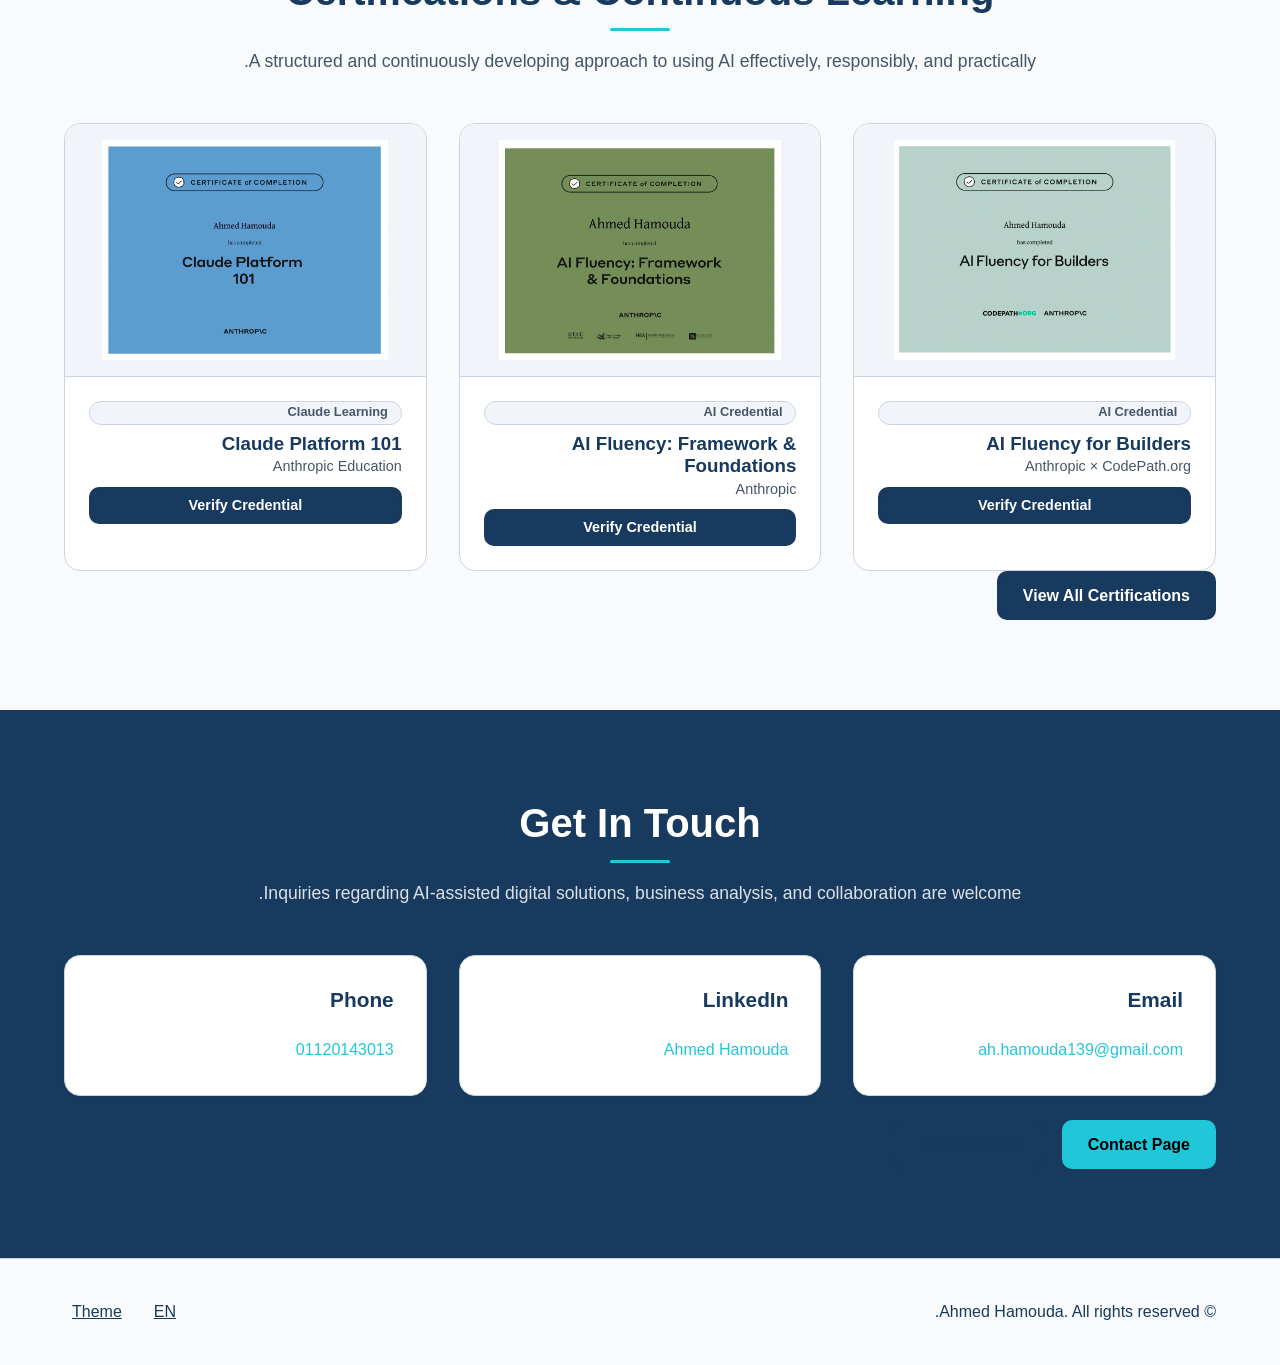
==== commit 6b83ec17: "Update index.html" ====
--- a/index.html
+++ b/index.html
@@ -55,6 +55,17 @@
           "@type": "WebSite",
           "name": "Ahmed Hamouda Portfolio",
           "url": "https://ahmed-hamouda-portfolio.pages.dev"
+        },
+        {
+          "@type": "WebPage",
+          "name": "Ahmed Hamouda | Senior Collection Specialist & AI Solutions Builder",
+          "url": "https://ahmed-hamouda-portfolio.pages.dev/",
+          "description": "Ahmed Hamouda - Senior Collection Specialist & AI-Assisted Digital Solutions Builder. Bridging strong real-world business experience with modern digital execution.",
+          "isPartOf": {
+            "@type": "WebSite",
+            "name": "Ahmed Hamouda Portfolio",
+            "url": "https://ahmed-hamouda-portfolio.pages.dev"
+          }
         }
       ]
     }
@@ -65,16 +76,17 @@
     
     <header class="site-header">
         <div class="container header-inner">
-            <a href="#main-content" class="logo" aria-label="Ahmed Hamouda Home">AH</a>
+            <a href="index.html" class="logo" aria-label="Ahmed Hamouda Home"><span aria-hidden="true">AH</span></a>
             
             <nav class="main-nav" id="primary-nav" aria-label="Main navigation">
                 <ul>
-                    <li><a href="#profile" data-i18n="nav_profile">Profile</a></li>
-                    <li><a href="#journey" data-i18n="nav_journey">Journey</a></li>
-                    <li><a href="#axentro" data-i18n="nav_axentro">Axentro</a></li>
-                    <li><a href="#showcases" data-i18n="nav_showcases">Showcases</a></li>
-                    <li><a href="#certifications" data-i18n="nav_certs">Certs</a></li>
-                    <li><a href="#contact" data-i18n="nav_contact">Contact</a></li>
+                    <li><a href="index.html" class="active" data-i18n="nav_home" aria-current="page">Home</a></li>
+                    <li><a href="about.html" data-i18n="nav_about">About</a></li>
+                    <li><a href="career.html" data-i18n="nav_career">Career</a></li>
+                    <li><a href="axentro.html" data-i18n="nav_axentro">Axentro</a></li>
+                    <li><a href="showcases.html" data-i18n="nav_showcases">Showcases</a></li>
+                    <li><a href="certifications.html" data-i18n="nav_certs">Certifications</a></li>
+                    <li><a href="contact.html" data-i18n="nav_contact">Contact</a></li>
                 </ul>
             </nav>
             
@@ -94,7 +106,7 @@
         </div>
     </header>
 
-    <main id="main-content">
+    <main id="main-content" role="main">
         <section class="hero section">
             <div class="container hero-inner">
                 <div class="hero-content">
@@ -107,25 +119,13 @@
                     </h2>
                     <p class="hero-desc" data-i18n="hero_desc">Bridging strong real-world business experience with a structured modern method for turning business needs into usable digital solutions through AI-assisted workflows.</p>
                     <div class="hero-ctas">
-                        <a href="#showcases" class="btn btn-primary" data-i18n="cta_explore">Explore Work</a>
+                        <a href="showcases.html" class="btn btn-primary" data-i18n="cta_explore">Explore Work</a>
                         <a href="assets/cv/Ahmed-Hamouda-CV.pdf" download class="btn btn-outline" data-i18n="cta_cv">Download CV</a>
                         <a href="https://axentro.site/" target="_blank" rel="noopener noreferrer" class="btn btn-accent" data-i18n="cta_axentro">Visit Axentro</a>
                     </div>
                     <div class="hero-social">
-                        <a
-                            href="https://www.linkedin.com/in/ahmed-hamouda-6505051a5/"
-                            target="_blank"
-                            rel="noopener noreferrer"
-                            class="social-link linkedin-link"
-                            aria-label="Visit Ahmed Hamouda on LinkedIn"
-                        >
-                            <svg
-                                xmlns="http://www.w3.org/2000/svg"
-                                viewBox="0 0 24 24"
-                                fill="currentColor"
-                                aria-hidden="true"
-                                focusable="false"
-                            >
+                        <a href="https://www.linkedin.com/in/ahmed-hamouda-6505051a5/" target="_blank" rel="noopener noreferrer" class="social-link linkedin-link" aria-label="Visit Ahmed Hamouda on LinkedIn">
+                            <svg xmlns="http://www.w3.org/2000/svg" viewBox="0 0 24 24" fill="currentColor" aria-hidden="true" focusable="false">
                                 <path d="M20.45 20.45h-3.56v-5.57c0-1.33-.03-3.04-1.85-3.04-1.85 0-2.14 1.45-2.14 2.94v5.67H9.34V8.99h3.42v1.57h.05c.48-.9 1.64-1.85 3.37-1.85 3.6 0 4.27 2.37 4.27 5.46v6.28zM5.32 7.42a2.06 2.06 0 1 1 0-4.12 2.06 2.06 0 0 1 0 4.12zM7.1 20.45H3.54V8.99H7.1v11.46zM22.23 0H1.77C.79 0 0 .77 0 1.73v20.54C0 23.23.79 24 1.77 24h20.46c.98 0 1.77-.77 1.77-1.73V1.73C24 .77 23.21 0 22.23 0z"/>
                             </svg>
                             <span>LinkedIn</span>
@@ -134,159 +134,61 @@
                 </div>
                 <div class="hero-visual">
                     <div class="profile-image-frame">
-                        <img
-                            src="assets/images/profile/ahmed-hamouda.webp"
-                            alt="Ahmed Hamouda"
-                            class="profile-image"
-                            width="640"
-                            height="640"
-                            fetchpriority="high"
-                            decoding="async"
-                        >
-                    </div>
-                </div>
-            </div>
-        </section>
-
-        <section id="profile" class="section">
-            <div class="container">
-                <h2 class="section-title" data-i18n="profile_title">Professional Profile</h2>
-                <p class="section-desc" data-i18n="profile_desc">My career progression reflects a steady growth in responsibility, from retail operations to financial collections, and now into AI-assisted digital execution.</p>
+                        <img src="assets/images/profile/ahmed-hamouda.webp" alt="Ahmed Hamouda" class="profile-image" width="640" height="640" fetchpriority="high" decoding="async" loading="eager">
+                    </div>
+                </div>
+            </div>
+        </section>
+
+        <section id="about-preview" class="section bg-surface">
+            <div class="container">
+                <h2 class="section-title" data-i18n="about_preview_title">About Me</h2>
+                <p class="section-desc" data-i18n="about_preview_desc">My career progression reflects a steady growth in responsibility, from retail operations to financial collections, and now into AI-assisted digital execution.</p>
                 <div class="profile-path">
                     <div class="path-step"><span data-i18n="path_1">Retail & Customer Experience</span></div>
                     <div class="path-arrow" aria-hidden="true">→</div>
-                    <div class="path-step"><span data-i18n="path_2">Store Operations</span></div>
-                    <div class="path-arrow" aria-hidden="true">→</div>
-                    <div class="path-step"><span data-i18n="path_3">Administration</span></div>
-                    <div class="path-arrow" aria-hidden="true">→</div>
                     <div class="path-step"><span data-i18n="path_4">Collection Specialist</span></div>
                     <div class="path-arrow" aria-hidden="true">→</div>
-                    <div class="path-step"><span data-i18n="path_5">Senior Collection Specialist</span></div>
-                    <div class="path-arrow" aria-hidden="true">→</div>
                     <div class="path-step highlight"><span data-i18n="path_6">AI-Assisted Digital Solution Building</span></div>
                 </div>
-            </div>
-        </section>
-
-        <section class="section bg-surface">
-            <div class="container">
-                <h2 class="section-title" data-i18n="sides_title">Two Sides of My Experience</h2>
-                <div class="grid-2">
-                    <div class="track-card">
-                        <h3 data-i18n="track_a_title">Track A: Business & Operations</h3>
-                        <ul class="feature-list">
-                            <li data-i18n="track_a_1">Accounts Receivable & Collections</li>
-                            <li data-i18n="track_a_2">E-Invoicing & Financial Reporting</li>
-                            <li data-i18n="track_a_3">Administrative & Sales Operations</li>
-                            <li data-i18n="track_a_4">Team Coordination & Customer Relations</li>
-                        </ul>
-                    </div>
-                    <div class="track-card">
-                        <h3 data-i18n="track_b_title">Track B: AI-Assisted Digital Execution</h3>
-                        <ul class="feature-list">
-                            <li data-i18n="track_b_1">Business Requirement Definition</li>
-                            <li data-i18n="track_b_2">AI-Assisted Implementation Workflows</li>
-                            <li data-i18n="track_b_3">Functional Testing & UX Review</li>
-                            <li data-i18n="track_b_4">Iterative Refinement & Deployment</li>
-                        </ul>
-                    </div>
-                </div>
-            </div>
-        </section>
-
-        <section id="journey" class="section">
-            <div class="container">
-                <h2 class="section-title" data-i18n="journey_title">Career Journey</h2>
-                <div class="timeline">
-                    <div class="timeline-item">
-                        <div class="timeline-content">
-                            <span class="badge badge-promo" data-i18n="promo">PROMOTED — MARCH 2024</span>
-                            <h3 data-i18n="role_senior">Senior Collection Specialist</h3>
-                            <p class="company">eNovate — Subsidiary of eFinance Investment Group</p>
-                            <span class="duration" data-i18n="dur_senior">March 2024 — Present</span>
-                            <p data-i18n="desc_senior">Promoted from Collection Specialist in March 2024 following sustained performance and increased responsibility. Manage accounts receivable, handle E-Invoice system submission, and produce monthly performance reports.</p>
-                        </div>
-                    </div>
-                    <div class="timeline-item">
-                        <div class="timeline-content">
-                            <h3 data-i18n="role_collector">Collection Specialist</h3>
-                            <p class="company">eNovate — Subsidiary of eFinance Investment Group</p>
-                            <span class="duration" data-i18n="dur_collector">January 2022 — February 2024</span>
-                            <p data-i18n="desc_collector">Followed up outstanding receivables, prepared client invoices, supported electronic invoicing activities, and coordinated with internal teams to resolve discrepancies.</p>
-                        </div>
-                    </div>
-                    <div class="timeline-item">
-                        <div class="timeline-content">
-                            <h3 data-i18n="role_admin">Assistant Manager, Administrative Affairs</h3>
-                            <p class="company">eNovate — Subsidiary of eFinance Investment Group</p>
-                            <span class="duration" data-i18n="dur_admin">January 2021 — December 2021</span>
-                            <p data-i18n="desc_admin">Oversaw daily administrative operations, organized work plans, coordinated meetings, and supported supplier management.</p>
-                        </div>
-                    </div>
-                    <div class="timeline-item">
-                        <div class="timeline-content">
-                            <h3 data-i18n="role_ast_mgr">Assistant Store Manager</h3>
-                            <p class="company">Aeropostale Egypt</p>
-                            <span class="duration" data-i18n="dur_ast_mgr">January 2020 — December 2020</span>
-                            <p data-i18n="desc_ast_mgr">Supervised sales-team performance, managed inventory accuracy, and prepared sales reports.</p>
-                        </div>
-                    </div>
-                    <div class="timeline-item">
-                        <div class="timeline-content">
-                            <h3 data-i18n="role_cashier">Cashier</h3>
-                            <p class="company">Aeropostale Egypt</p>
-                            <span class="duration" data-i18n="dur_cashier">September 2018 — December 2019</span>
-                            <p data-i18n="desc_cashier">Processed transactions, verified daily sales, and resolved customer payment issues.</p>
-                        </div>
-                    </div>
-                    <div class="timeline-item">
-                        <div class="timeline-content">
-                            <h3 data-i18n="role_sales">Retail Sales Associate</h3>
-                            <p class="company">Zara Egypt & H&M Egypt</p>
-                            <span class="duration" data-i18n="dur_sales">2015 — 2018</span>
-                            <p data-i18n="desc_sales">Worked toward monthly sales targets, provided customer consultation, and maintained merchandising standards.</p>
-                        </div>
-                    </div>
-                </div>
-            </div>
-        </section>
-
-        <section id="axentro" class="section bg-navy">
+                <div class="hero-ctas">
+                    <a href="about.html" class="btn btn-primary" data-i18n="learn_more">Learn More</a>
+                </div>
+            </div>
+        </section>
+
+        <section id="career-preview" class="section">
+            <div class="container">
+                <h2 class="section-title" data-i18n="career_preview_title">Career Journey</h2>
+                <p class="section-desc" data-i18n="career_preview_desc">Steady growth in responsibility, from retail operations to financial collections, and now into AI-assisted digital execution.</p>
+                <div class="track-card">
+                    <span class="badge badge-promo" data-i18n="promo">PROMOTED — MARCH 2024</span>
+                    <h3 data-i18n="role_senior">Senior Collection Specialist</h3>
+                    <p class="company">eNovate — Subsidiary of eFinance Investment Group</p>
+                    <span class="duration" data-i18n="dur_senior">March 2024 — Present</span>
+                </div>
+                <div class="hero-ctas">
+                    <a href="career.html" class="btn btn-primary" data-i18n="view_career_journey">View Career Journey</a>
+                </div>
+            </div>
+        </section>
+
+        <section id="axentro-preview" class="section bg-navy">
             <div class="container">
                 <h2 class="section-title" data-i18n="axentro_title">Axentro</h2>
                 <span class="badge badge-live" data-i18n="axentro_status">Live Project</span>
                 <p class="section-desc" data-i18n="axentro_desc">Axentro is my independent digital venture. It represents my structured approach to understanding business needs, defining requirements, and guiding AI-assisted implementation to create usable digital solutions.</p>
-                <div class="axentro-workflow">
-                    <div class="step" data-i18n="ax_step_1">1. Understand Business Need</div>
-                    <div class="step" data-i18n="ax_step_2">2. Define Requirements</div>
-                    <div class="step" data-i18n="ax_step_3">3. Guide AI Implementation</div>
-                    <div class="step" data-i18n="ax_step_4">4. Test & Refine</div>
-                    <div class="step" data-i18n="ax_step_5">5. Coordinate Deployment</div>
-                </div>
-                <a href="https://axentro.site/" target="_blank" rel="noopener noreferrer" class="btn btn-accent" data-i18n="visit_axentro">Visit Axentro.site</a>
-            </div>
-        </section>
-
-        <section class="section">
-            <div class="container">
-                <h2 class="section-title" data-i18n="workflow_title">How I Build With AI</h2>
-                <div class="workflow-grid">
-                    <div class="workflow-item"><span class="num">1</span><h4 data-i18n="wf_1">Understand the Business Need</h4></div>
-                    <div class="workflow-item"><span class="num">2</span><h4 data-i18n="wf_2">Define Requirements</h4></div>
-                    <div class="workflow-item"><span class="num">3</span><h4 data-i18n="wf_3">Structure the Solution</h4></div>
-                    <div class="workflow-item"><span class="num">4</span><h4 data-i18n="wf_4">Guide AI-Assisted Implementation</h4></div>
-                    <div class="workflow-item"><span class="num">5</span><h4 data-i18n="wf_5">Review and Test</h4></div>
-                    <div class="workflow-item"><span class="num">6</span><h4 data-i18n="wf_6">Troubleshoot</h4></div>
-                    <div class="workflow-item"><span class="num">7</span><h4 data-i18n="wf_7">Refine</h4></div>
-                    <div class="workflow-item"><span class="num">8</span><h4 data-i18n="wf_8">Deploy</h4></div>
-                </div>
-            </div>
-        </section>
-
-        <section id="showcases" class="section bg-surface">
+                <div class="hero-ctas">
+                    <a href="https://axentro.site/" target="_blank" rel="noopener noreferrer" class="btn btn-accent" data-i18n="visit_axentro">Visit Axentro.site</a>
+                    <a href="axentro.html" class="btn btn-outline" data-i18n="learn_more">Learn More</a>
+                </div>
+            </div>
+        </section>
+
+        <section id="showcases-preview" class="section bg-surface">
             <div class="container">
                 <h2 class="section-title" data-i18n="showcases_title">Digital Solution Showcases</h2>
-                <p class="section-desc" data-i18n="showcases_desc">Conceptual solutions built through AI-assisted workflows demonstrating structured digital execution. Not presented as completed client work.</p>
+                <p class="section-desc" data-i18n="showcases_desc">Conceptual solutions built through AI-assisted workflows demonstrating structured digital execution.</p>
                 
                 <div class="grid-3">
                     <article class="showcase-card">
@@ -297,35 +199,7 @@
                         <div class="card-body">
                             <h3 data-i18n="show_1_title">Corporate Websites</h3>
                             <p data-i18n="show_1_desc">Premium business website interface design.</p>
-                            <details class="showcase-details">
-                                <summary data-i18n="show_details">View Details</summary>
-                                <div class="details-content">
-                                    <p><strong data-i18n="show_need">Business Need:</strong> <span data-i18n="show_1_need">Establishing a credible online presence for corporate identity.</span></p>
-                                    <p><strong data-i18n="show_solution">Solution Direction:</strong> <span data-i18n="show_1_solution">A structured layout emphasizing services and company values.</span></p>
-                                    <p><strong data-i18n="show_features">Possible Features:</strong> <span data-i18n="show_1_features">Service pages, contact forms, about us, career portal.</span></p>
-                                    <p class="disclosure" data-i18n="show_disclosure">Concept showcase demonstrating the structured process used to define and guide AI-assisted digital solutions. Not presented as completed client work.</p>
-                                </div>
-                            </details>
-                        </div>
-                    </article>
-
-                    <article class="showcase-card">
-                        <div class="card-image-wrap">
-                            <img src="assets/images/showcases/portfolio-cv.webp" alt="Portfolio and CV Website Showcase" width="400" height="250" loading="lazy" decoding="async">
-                            <span class="badge badge-concept" data-i18n="concept_badge">Concept Showcase</span>
-                        </div>
-                        <div class="card-body">
-                            <h3 data-i18n="show_2_title">Professional Portfolio & CV Websites</h3>
-                            <p data-i18n="show_2_desc">Original professional profile interface.</p>
-                            <details class="showcase-details">
-                                <summary data-i18n="show_details">View Details</summary>
-                                <div class="details-content">
-                                    <p><strong data-i18n="show_need">Business Need:</strong> <span data-i18n="show_2_need">Personal branding and professional history presentation.</span></p>
-                                    <p><strong data-i18n="show_solution">Solution Direction:</strong> <span data-i18n="show_2_solution">A clean, bilingual interface highlighting experience and skills.</span></p>
-                                    <p><strong data-i18n="show_features">Possible Features:</strong> <span data-i18n="show_2_features">Timeline, CV download, contact form, responsive design.</span></p>
-                                    <p class="disclosure" data-i18n="show_disclosure">Concept showcase demonstrating the structured process used to define and guide AI-assisted digital solutions. Not presented as completed client work.</p>
-                                </div>
-                            </details>
+                            <a href="showcases.html" class="btn btn-sm btn-outline" data-i18n="view_details">View Details</a>
                         </div>
                     </article>
 
@@ -337,15 +211,7 @@
                         <div class="card-body">
                             <h3 data-i18n="show_3_title">E-Commerce Experiences</h3>
                             <p data-i18n="show_3_desc">Product browsing and checkout experience.</p>
-                            <details class="showcase-details">
-                                <summary data-i18n="show_details">View Details</summary>
-                                <div class="details-content">
-                                    <p><strong data-i18n="show_need">Business Need:</strong> <span data-i18n="show_3_need">Selling products online with a seamless user experience.</span></p>
-                                    <p><strong data-i18n="show_solution">Solution Direction:</strong> <span data-i18n="show_3_solution">An intuitive catalog with streamlined cart and checkout flow.</span></p>
-                                    <p><strong data-i18n="show_features">Possible Features:</strong> <span data-i18n="show_3_features">Product search, filtering, cart management, secure checkout.</span></p>
-                                    <p class="disclosure" data-i18n="show_disclosure">Concept showcase demonstrating the structured process used to define and guide AI-assisted digital solutions. Not presented as completed client work.</p>
-                                </div>
-                            </details>
+                            <a href="showcases.html" class="btn btn-sm btn-outline" data-i18n="view_details">View Details</a>
                         </div>
                     </article>
 
@@ -357,140 +223,31 @@
                         <div class="card-body">
                             <h3 data-i18n="show_4_title">Booking Systems</h3>
                             <p data-i18n="show_4_desc">Calendar and appointment interface.</p>
-                            <details class="showcase-details">
-                                <summary data-i18n="show_details">View Details</summary>
-                                <div class="details-content">
-                                    <p><strong data-i18n="show_need">Business Need:</strong> <span data-i18n="show_4_need">Managing appointments and reducing scheduling conflicts.</span></p>
-                                    <p><strong data-i18n="show_solution">Solution Direction:</strong> <span data-i18n="show_4_solution">A visual calendar interface for easy date and time selection.</span></p>
-                                    <p><strong data-i18n="show_features">Possible Features:</strong> <span data-i18n="show_4_features">Availability sync, automated reminders, cancellation policies.</span></p>
-                                    <p class="disclosure" data-i18n="show_disclosure">Concept showcase demonstrating the structured process used to define and guide AI-assisted digital solutions. Not presented as completed client work.</p>
-                                </div>
-                            </details>
-                        </div>
-                    </article>
-
-                    <article class="showcase-card">
-                        <div class="card-image-wrap">
-                            <img src="assets/images/showcases/clinic-management.webp" alt="Clinic Management Showcase" width="400" height="250" loading="lazy" decoding="async">
-                            <span class="badge badge-concept" data-i18n="concept_badge">Concept Showcase</span>
-                        </div>
-                        <div class="card-body">
-                            <h3 data-i18n="show_5_title">Clinic Management Solutions</h3>
-                            <p data-i18n="show_5_desc">Patient and appointment dashboard.</p>
-                            <details class="showcase-details">
-                                <summary data-i18n="show_details">View Details</summary>
-                                <div class="details-content">
-                                    <p><strong data-i18n="show_need">Business Need:</strong> <span data-i18n="show_5_need">Centralizing patient records and clinic schedules.</span></p>
-                                    <p><strong data-i18n="show_solution">Solution Direction:</strong> <span data-i18n="show_5_solution">A secure dashboard integrating patient history and booking.</span></p>
-                                    <p><strong data-i18n="show_features">Possible Features:</strong> <span data-i18n="show_5_features">Patient profiles, medical notes, prescription tracking.</span></p>
-                                    <p class="disclosure" data-i18n="show_disclosure">Concept showcase demonstrating the structured process used to define and guide AI-assisted digital solutions. Not presented as completed client work.</p>
-                                </div>
-                            </details>
-                        </div>
-                    </article>
-
-                    <article class="showcase-card">
-                        <div class="card-image-wrap">
-                            <img src="assets/images/showcases/crm-dashboard.webp" alt="CRM Dashboard Showcase" width="400" height="250" loading="lazy" decoding="async">
-                            <span class="badge badge-concept" data-i18n="concept_badge">Concept Showcase</span>
-                        </div>
-                        <div class="card-body">
-                            <h3 data-i18n="show_6_title">CRM & Customer Management</h3>
-                            <p data-i18n="show_6_desc">Customer-management dashboard.</p>
-                            <details class="showcase-details">
-                                <summary data-i18n="show_details">View Details</summary>
-                                <div class="details-content">
-                                    <p><strong data-i18n="show_need">Business Need:</strong> <span data-i18n="show_6_need">Tracking customer interactions and sales pipelines.</span></p>
-                                    <p><strong data-i18n="show_solution">Solution Direction:</strong> <span data-i18n="show_6_solution">A visual CRM dashboard for tracking leads and follow-ups.</span></p>
-                                    <p><strong data-i18n="show_features">Possible Features:</strong> <span data-i18n="show_6_features">Lead tracking, communication history, status updates.</span></p>
-                                    <p class="disclosure" data-i18n="show_disclosure">Concept showcase demonstrating the structured process used to define and guide AI-assisted digital solutions. Not presented as completed client work.</p>
-                                </div>
-                            </details>
-                        </div>
-                    </article>
-
-                    <article class="showcase-card">
-                        <div class="card-image-wrap">
-                            <img src="assets/images/showcases/inventory-sales.webp" alt="Inventory and Sales Showcase" width="400" height="250" loading="lazy" decoding="async">
-                            <span class="badge badge-concept" data-i18n="concept_badge">Concept Showcase</span>
-                        </div>
-                        <div class="card-body">
-                            <h3 data-i18n="show_7_title">Inventory & Sales Systems</h3>
-                            <p data-i18n="show_7_desc">Stock and reporting dashboard.</p>
-                            <details class="showcase-details">
-                                <summary data-i18n="show_details">View Details</summary>
-                                <div class="details-content">
-                                    <p><strong data-i18n="show_need">Business Need:</strong> <span data-i18n="show_7_need">Real-time tracking of stock levels and sales performance.</span></p>
-                                    <p><strong data-i18n="show_solution">Solution Direction:</strong> <span data-i18n="show_7_solution">An integrated dashboard linking sales data to inventory deductions.</span></p>
-                                    <p><strong data-i18n="show_features">Possible Features:</strong> <span data-i18n="show_7_features">Stock alerts, sales charts, supplier management, export reports.</span></p>
-                                    <p class="disclosure" data-i18n="show_disclosure">Concept showcase demonstrating the structured process used to define and guide AI-assisted digital solutions. Not presented as completed client work.</p>
-                                </div>
-                            </details>
-                        </div>
-                    </article>
-
-                    <article class="showcase-card">
-                        <div class="card-image-wrap">
-                            <img src="assets/images/showcases/qr-digital-menu.webp" alt="QR Digital Menu Showcase" width="400" height="250" loading="lazy" decoding="async">
-                            <span class="badge badge-concept" data-i18n="concept_badge">Concept Showcase</span>
-                        </div>
-                        <div class="card-body">
-                            <h3 data-i18n="show_8_title">QR Digital Menus</h3>
-                            <p data-i18n="show_8_desc">Mobile restaurant menu.</p>
-                            <details class="showcase-details">
-                                <summary data-i18n="show_details">View Details</summary>
-                                <div class="details-content">
-                                    <p><strong data-i18n="show_need">Business Need:</strong> <span data-i18n="show_8_need">Providing contactless menu access to customers.</span></p>
-                                    <p><strong data-i18n="show_solution">Solution Direction:</strong> <span data-i18n="show_8_solution">A mobile-optimized menu interface accessible via QR code scan.</span></p>
-                                    <p><strong data-i18n="show_features">Possible Features:</strong> <span data-i18n="show_8_features">Category filtering, item images, multi-language support.</span></p>
-                                    <p class="disclosure" data-i18n="show_disclosure">Concept showcase demonstrating the structured process used to define and guide AI-assisted digital solutions. Not presented as completed client work.</p>
-                                </div>
-                            </details>
-                        </div>
-                    </article>
-
-                    <article class="showcase-card">
-                        <div class="card-image-wrap">
-                            <img src="assets/images/showcases/real-estate-platform.webp" alt="Real Estate Platform Showcase" width="400" height="250" loading="lazy" decoding="async">
-                            <span class="badge badge-concept" data-i18n="concept_badge">Concept Showcase</span>
-                        </div>
-                        <div class="card-body">
-                            <h3 data-i18n="show_9_title">Real Estate & Listing Platforms</h3>
-                            <p data-i18n="show_9_desc">Property listing and search interface.</p>
-                            <details class="showcase-details">
-                                <summary data-i18n="show_details">View Details</summary>
-                                <div class="details-content">
-                                    <p><strong data-i18n="show_need">Business Need:</strong> <span data-i18n="show_9_need">Showcasing properties efficiently to potential buyers.</span></p>
-                                    <p><strong data-i18n="show_solution">Solution Direction:</strong> <span data-i18n="show_9_solution">A search-driven platform with detailed property profiles.</span></p>
-                                    <p><strong data-i18n="show_features">Possible Features:</strong> <span data-i18n="show_9_features">Map integration, advanced filters, agent contact, image galleries.</span></p>
-                                    <p class="disclosure" data-i18n="show_disclosure">Concept showcase demonstrating the structured process used to define and guide AI-assisted digital solutions. Not presented as completed client work.</p>
-                                </div>
-                            </details>
-                        </div>
-                    </article>
-                </div>
-            </div>
-        </section>
-
-        <section id="certifications" class="section">
+                            <a href="showcases.html" class="btn btn-sm btn-outline" data-i18n="view_details">View Details</a>
+                        </div>
+                    </article>
+                </div>
+                <div class="hero-ctas">
+                    <a href="showcases.html" class="btn btn-primary" data-i18n="view_all_showcases">View All Showcases</a>
+                </div>
+            </div>
+        </section>
+
+        <section id="certs-preview" class="section">
             <div class="container">
                 <h2 class="section-title" data-i18n="certs_title">Certifications & Continuous Learning</h2>
-                <p class="section-desc" data-i18n="certs_desc">A structured and continuously developing approach to using AI effectively, responsibly, and practically in business and digital solution workflows.</p>
+                <p class="section-desc" data-i18n="certs_desc">A structured and continuously developing approach to using AI effectively, responsibly, and practically.</p>
                 
-                <h3 class="subsection-title" data-i18n="featured_ai">Featured AI Credentials</h3>
-                <div class="grid-2">
+                <div class="grid-3">
                     <article class="cert-card">
                         <div class="cert-img-wrap">
                             <img src="assets/images/certificates/ai-fluency-builders.webp" alt="AI Fluency for Builders Certificate" width="400" height="280" loading="lazy" decoding="async" class="cert-img">
                         </div>
                         <div class="cert-body">
                             <span class="badge badge-cat" data-i18n="cat_ai">AI Credential</span>
-                            <h4>AI Fluency for Builders</h4>
+                            <h3>AI Fluency for Builders</h3>
                             <p class="provider">Anthropic × CodePath.org</p>
-                            <div class="cert-actions">
-                                <button type="button" class="btn btn-sm btn-outline view-cert" data-img="assets/images/certificates/ai-fluency-builders.webp" data-alt="AI Fluency for Builders Certificate" data-i18n="view_cert">View Certificate</button>
-                                <a href="https://verify.skilljar.com/c/6jrtz95e6fd7" target="_blank" rel="noopener noreferrer" class="btn btn-sm btn-primary" data-i18n="verify_cert">Verify Credential</a>
-                            </div>
+                            <a href="https://verify.skilljar.com/c/6jrtz95e6fd7" target="_blank" rel="noopener noreferrer" class="btn btn-sm btn-primary" data-i18n="verify_cert">Verify Credential</a>
                         </div>
                     </article>
 
@@ -500,60 +257,9 @@
                         </div>
                         <div class="cert-body">
                             <span class="badge badge-cat" data-i18n="cat_ai">AI Credential</span>
-                            <h4>AI Fluency: Framework & Foundations</h4>
+                            <h3>AI Fluency: Framework & Foundations</h3>
                             <p class="provider">Anthropic</p>
-                            <div class="cert-actions">
-                                <button type="button" class="btn btn-sm btn-outline view-cert" data-img="assets/images/certificates/ai-fluency-framework.webp" data-alt="AI Fluency Framework & Foundations Certificate" data-i18n="view_cert">View Certificate</button>
-                                <a href="https://verify.skilljar.com/c/aqzt5nm55936" target="_blank" rel="noopener noreferrer" class="btn btn-sm btn-primary" data-i18n="verify_cert">Verify Credential</a>
-                            </div>
-                        </div>
-                    </article>
-
-                    <article class="cert-card">
-                        <div class="cert-img-wrap">
-                            <img src="assets/images/certificates/ai-fluency-small-business.webp" alt="AI Fluency for Small Businesses Certificate" width="400" height="280" loading="lazy" decoding="async" class="cert-img">
-                        </div>
-                        <div class="cert-body">
-                            <span class="badge badge-cat" data-i18n="cat_ai">AI Credential</span>
-                            <h4>AI Fluency for Small Businesses</h4>
-                            <p class="provider">Anthropic Education (PayPal Collaboration)</p>
-                            <div class="cert-actions">
-                                <button type="button" class="btn btn-sm btn-outline view-cert" data-img="assets/images/certificates/ai-fluency-small-business.webp" data-alt="AI Fluency for Small Businesses Certificate" data-i18n="view_cert">View Certificate</button>
-                                <a href="https://verify.skilljar.com/c/vfqwip85xt6c" target="_blank" rel="noopener noreferrer" class="btn btn-sm btn-primary" data-i18n="verify_cert">Verify Credential</a>
-                            </div>
-                        </div>
-                    </article>
-
-                    <article class="cert-card">
-                        <div class="cert-img-wrap">
-                            <img src="assets/images/certificates/ai-capabilities-limitations.webp" alt="AI Fluency Capabilities & Limitations Certificate" width="400" height="280" loading="lazy" decoding="async" class="cert-img">
-                        </div>
-                        <div class="cert-body">
-                            <span class="badge badge-cat" data-i18n="cat_ai">AI Credential</span>
-                            <h4>AI Fluency: AI Capabilities & Limitations</h4>
-                            <p class="provider">Anthropic</p>
-                            <div class="cert-actions">
-                                <button type="button" class="btn btn-sm btn-outline view-cert" data-img="assets/images/certificates/ai-capabilities-limitations.webp" data-alt="AI Fluency AI Capabilities & Limitations Certificate" data-i18n="view_cert">View Certificate</button>
-                                <a href="https://verify.skilljar.com/c/fyt5rjjmaahd" target="_blank" rel="noopener noreferrer" class="btn btn-sm btn-primary" data-i18n="verify_cert">Verify Credential</a>
-                            </div>
-                        </div>
-                    </article>
-                </div>
-
-                <h3 class="subsection-title" data-i18n="claude_learning">Claude Learning</h3>
-                <div class="grid-3">
-                    <article class="cert-card">
-                        <div class="cert-img-wrap">
-                            <img src="assets/images/certificates/claude-cowork.webp" alt="Introduction to Claude Cowork Certificate" width="400" height="280" loading="lazy" decoding="async" class="cert-img">
-                        </div>
-                        <div class="cert-body">
-                            <span class="badge badge-cat" data-i18n="cat_claude">Claude Learning</span>
-                            <h4>Introduction to Claude Cowork</h4>
-                            <p class="provider">Anthropic</p>
-                            <div class="cert-actions">
-                                <button type="button" class="btn btn-sm btn-outline view-cert" data-img="assets/images/certificates/claude-cowork.webp" data-alt="Introduction to Claude Cowork Certificate" data-i18n="view_cert">View Certificate</button>
-                                <a href="https://verify.skilljar.com/c/6yvw53uhyof4" target="_blank" rel="noopener noreferrer" class="btn btn-sm btn-primary" data-i18n="verify_cert">Verify Credential</a>
-                            </div>
+                            <a href="https://verify.skilljar.com/c/aqzt5nm55936" target="_blank" rel="noopener noreferrer" class="btn btn-sm btn-primary" data-i18n="verify_cert">Verify Credential</a>
                         </div>
                     </article>
 
@@ -563,190 +269,39 @@
                         </div>
                         <div class="cert-body">
                             <span class="badge badge-cat" data-i18n="cat_claude">Claude Learning</span>
-                            <h4>Claude Platform 101</h4>
+                            <h3>Claude Platform 101</h3>
                             <p class="provider">Anthropic Education</p>
-                            <div class="cert-actions">
-                                <button type="button" class="btn btn-sm btn-outline view-cert" data-img="assets/images/certificates/claude-platform-101.webp" data-alt="Claude Platform 101 Certificate" data-i18n="view_cert">View Certificate</button>
-                                <a href="https://verify.skilljar.com/c/daawhsn4kbjo" target="_blank" rel="noopener noreferrer" class="btn btn-sm btn-primary" data-i18n="verify_cert">Verify Credential</a>
-                            </div>
-                        </div>
-                    </article>
-
-                    <article class="cert-card">
-                        <div class="cert-img-wrap">
-                            <img src="assets/images/certificates/claude-101.webp" alt="Claude 101 Certificate" width="400" height="280" loading="lazy" decoding="async" class="cert-img">
-                        </div>
-                        <div class="cert-body">
-                            <span class="badge badge-cat" data-i18n="cat_claude">Claude Learning</span>
-                            <h4>Claude 101</h4>
-                            <p class="provider">Anthropic Education</p>
-                            <div class="cert-actions">
-                                <button type="button" class="btn btn-sm btn-outline view-cert" data-img="assets/images/certificates/claude-101.webp" data-alt="Claude 101 Certificate" data-i18n="view_cert">View Certificate</button>
-                                <a href="https://verify.skilljar.com/c/cdbzvgat2fue" target="_blank" rel="noopener noreferrer" class="btn btn-sm btn-primary" data-i18n="verify_cert">Verify Credential</a>
-                            </div>
-                        </div>
-                    </article>
-                </div>
-
-                <h3 class="subsection-title" data-i18n="pro_training">Professional Training</h3>
-                <div class="grid-3">
-                    <article class="cert-card">
-                        <div class="cert-img-wrap">
-                            <img src="assets/images/certificates/dale-carnegie-influence-people.webp" alt="How to Influence People Certificate" width="400" height="280" loading="lazy" decoding="async" class="cert-img">
-                        </div>
-                        <div class="cert-body">
-                            <span class="badge badge-cat" data-i18n="cat_pro">Professional Training</span>
-                            <h4>How to Influence People</h4>
-                            <p class="provider">Dale Carnegie Training</p>
-                            <p class="date">March 2020</p>
-                            <div class="cert-actions">
-                                <button type="button" class="btn btn-sm btn-outline view-cert" data-img="assets/images/certificates/dale-carnegie-influence-people.webp" data-alt="How to Influence People Certificate" data-i18n="view_cert">View Certificate</button>
-                            </div>
-                        </div>
-                    </article>
-
-                    <article class="cert-card">
-                        <div class="cert-img-wrap">
-                            <img src="assets/images/certificates/dale-carnegie-world-class-sales.webp" alt="World Class Customer Sales Certificate" width="400" height="280" loading="lazy" decoding="async" class="cert-img">
-                        </div>
-                        <div class="cert-body">
-                            <span class="badge badge-cat" data-i18n="cat_pro">Professional Training</span>
-                            <h4>World Class Customer Sales</h4>
-                            <p class="provider">Dale Carnegie Training</p>
-                            <p class="date">January 2020</p>
-                            <div class="cert-actions">
-                                <button type="button" class="btn btn-sm btn-outline view-cert" data-img="assets/images/certificates/dale-carnegie-world-class-sales.webp" data-alt="World Class Customer Sales Certificate" data-i18n="view_cert">View Certificate</button>
-                            </div>
-                        </div>
-                    </article>
-
-                    <article class="cert-card">
-                        <div class="cert-img-wrap">
-                            <img src="assets/images/certificates/effective-communication.webp" alt="Effective Communication Certificate" width="400" height="280" loading="lazy" decoding="async" class="cert-img">
-                        </div>
-                        <div class="cert-body">
-                            <span class="badge badge-cat" data-i18n="cat_pro">Professional Training</span>
-                            <h4>Effective Communication</h4>
-                            <p class="provider">360 Experiential Solutions</p>
-                            <p class="date">January 2018</p>
-                            <div class="cert-actions">
-                                <button type="button" class="btn btn-sm btn-outline view-cert" data-img="assets/images/certificates/effective-communication.webp" data-alt="Effective Communication Certificate" data-i18n="view_cert">View Certificate</button>
-                            </div>
-                        </div>
-                    </article>
-                </div>
-            </div>
-        </section>
-
-        <section class="section bg-surface">
-            <div class="container">
-                <h2 class="section-title" data-i18n="caps_title">Core Capabilities</h2>
+                            <a href="https://verify.skilljar.com/c/daawhsn4kbjo" target="_blank" rel="noopener noreferrer" class="btn btn-sm btn-primary" data-i18n="verify_cert">Verify Credential</a>
+                        </div>
+                    </article>
+                </div>
+                <div class="hero-ctas">
+                    <a href="certifications.html" class="btn btn-primary" data-i18n="view_all_certs">View All Certifications</a>
+                </div>
+            </div>
+        </section>
+
+        <section id="contact-preview" class="section bg-navy">
+            <div class="container">
+                <h2 class="section-title" data-i18n="contact_title">Get In Touch</h2>
+                <p class="section-desc" data-i18n="contact_preview_desc">Inquiries regarding AI-assisted digital solutions, business analysis, and collaboration are welcome.</p>
                 <div class="grid-3">
                     <div class="cap-card">
-                        <h3 data-i18n="cap_a_title">Finance & Operations</h3>
-                        <ul class="feature-list">
-                            <li data-i18n="cap_a_1">Accounts Receivable</li>
-                            <li data-i18n="cap_a_2">Collections</li>
-                            <li data-i18n="cap_a_3">Invoicing & E-Invoicing</li>
-                            <li data-i18n="cap_a_4">Financial Reporting</li>
-                        </ul>
+                        <h3 data-i18n="email_label">Email</h3>
+                        <p><a href="mailto:ah.hamouda139@gmail.com">ah.hamouda139@gmail.com</a></p>
                     </div>
                     <div class="cap-card">
-                        <h3 data-i18n="cap_b_title">Business & People</h3>
-                        <ul class="feature-list">
-                            <li data-i18n="cap_b_1">Negotiation</li>
-                            <li data-i18n="cap_b_2">Customer Relations</li>
-                            <li data-i18n="cap_b_3">Team Coordination</li>
-                            <li data-i18n="cap_b_4">Sales Operations</li>
-                        </ul>
+                        <h3 data-i18n="linkedin_label">LinkedIn</h3>
+                        <p><a href="https://www.linkedin.com/in/ahmed-hamouda-6505051a5/" target="_blank" rel="noopener noreferrer">Ahmed Hamouda</a></p>
                     </div>
                     <div class="cap-card">
-                        <h3 data-i18n="cap_c_title">Digital Workflow</h3>
-                        <ul class="feature-list">
-                            <li data-i18n="cap_c_1">Requirement Definition</li>
-                            <li data-i18n="cap_c_2">AI-Assisted Execution</li>
-                            <li data-i18n="cap_c_3">Functional Testing</li>
-                            <li data-i18n="cap_c_4">Deployment Coordination</li>
-                        </ul>
-                    </div>
-                </div>
-            </div>
-        </section>
-
-        <section class="section">
-            <div class="container grid-2">
-                <div>
-                    <h2 class="section-title" data-i18n="edu_title">Education</h2>
-                    <div class="edu-card">
-                        <h3 data-i18n="edu_1_degree">Bachelor of Commerce</h3>
-                        <p data-i18n="edu_1_school">Cairo University (Blended Learning Program)</p>
-                        <span class="badge" data-i18n="edu_status">In Progress</span>
-                    </div>
-                    <div class="edu-card">
-                        <h3 data-i18n="edu_2_degree">Diploma in Electrical Networks</h3>
-                        <p data-i18n="edu_2_school">Technology Institute</p>
-                    </div>
-                </div>
-                <div>
-                    <h2 class="section-title" data-i18n="lang_title">Languages</h2>
-                    <div class="lang-card">
-                        <h3 data-i18n="lang_ar">Arabic</h3>
-                        <p data-i18n="lang_ar_level">Native</p>
-                    </div>
-                    <div class="lang-card">
-                        <h3 data-i18n="lang_en">English</h3>
-                        <p data-i18n="lang_en_level">Intermediate Working Proficiency</p>
-                        <p class="muted" data-i18n="lang_en_note">Strong familiarity with common professional and work-related terminology.</p>
-                    </div>
-                </div>
-            </div>
-        </section>
-
-        <section id="contact" class="section bg-navy">
-            <div class="container">
-                <h2 class="section-title" data-i18n="contact_title">Contact</h2>
-                <div class="grid-2">
-                    <div class="contact-info">
-                        <p><strong data-i18n="email_label">Email:</strong> <a href="mailto:ah.hamouda139@gmail.com">ah.hamouda139@gmail.com</a></p>
-                        <p><strong data-i18n="phone_label">Phone:</strong> <a href="tel:+201120143013">01120143013</a></p>
-                        <p><strong data-i18n="axentro_label">Axentro:</strong> <a href="https://axentro.site/" target="_blank" rel="noopener noreferrer">axentro.site</a></p>
-                        <p>
-                            <strong data-i18n="linkedin_label">LinkedIn:</strong>
-                            <a
-                                href="https://www.linkedin.com/in/ahmed-hamouda-6505051a5/"
-                                target="_blank"
-                                rel="noopener noreferrer"
-                            >Ahmed Hamouda</a>
-                        </p>
-                    </div>
-                    <form id="contact-form" class="contact-form" novalidate>
-                        <div class="form-group honeypot-field">
-                            <label for="company-name" data-i18n="hp_label">Company Name</label>
-                            <input type="text" id="company-name" name="company_name" tabindex="-1" autocomplete="off">
-                        </div>
-                        <div class="form-group">
-                            <label for="name" data-i18n="form_name">Name</label>
-                            <input type="text" id="name" name="name" required aria-describedby="name-error">
-                            <span class="error-msg" id="name-error" aria-live="polite"></span>
-                        </div>
-                        <div class="form-group">
-                            <label for="email" data-i18n="form_email">Email</label>
-                            <input type="email" id="email" name="email" required aria-describedby="email-error">
-                            <span class="error-msg" id="email-error" aria-live="polite"></span>
-                        </div>
-                        <div class="form-group">
-                            <label for="subject" data-i18n="form_subject">Subject</label>
-                            <input type="text" id="subject" name="subject" required aria-describedby="subject-error">
-                            <span class="error-msg" id="subject-error" aria-live="polite"></span>
-                        </div>
-                        <div class="form-group">
-                            <label for="message" data-i18n="form_message">Message</label>
-                            <textarea id="message" name="message" rows="4" required aria-describedby="message-error"></textarea>
-                            <span class="error-msg" id="message-error" aria-live="polite"></span>
-                        </div>
-                        <button type="submit" class="btn btn-accent" id="submit-btn" data-i18n="form_submit">Send Message</button>
-                        <p class="form-status" id="form-status" aria-live="assertive"></p>
-                    </form>
+                        <h3 data-i18n="phone_label">Phone</h3>
+                        <p><a href="tel:+201120143013">01120143013</a></p>
+                    </div>
+                </div>
+                <div class="hero-ctas">
+                    <a href="contact.html" class="btn btn-accent" data-i18n="contact_page_btn">Contact Page</a>
+                    <a href="assets/cv/Ahmed-Hamouda-CV.pdf" download class="btn btn-outline" data-i18n="cta_cv">Download CV</a>
                 </div>
             </div>
         </section>
@@ -766,15 +321,6 @@
         </div>
     </footer>
 
-    <div id="cert-modal" class="modal" role="dialog" aria-modal="true" aria-labelledby="modal-title" hidden>
-        <div class="modal-overlay" data-close-modal></div>
-        <div class="modal-content">
-            <button type="button" class="modal-close" aria-label="Close modal" data-close-modal>&times;</button>
-            <h2 id="modal-title" data-i18n="cert_modal_title">Certificate View</h2>
-            <img id="modal-img" alt="" class="modal-image" width="800" height="560">
-        </div>
-    </div>
-
     <script src="assets/js/config.js"></script>
     <script src="assets/js/i18n.js"></script>
     <script src="assets/js/app.js"></script>
--- a/assets/css/main.css
+++ b/assets/css/main.css
@@ -0,0 +1,321 @@
+:root {
+    --color-navy: #173A5E;
+    --color-bg-dark: #07111F;
+    --color-surface-dark: #0D1A2B;
+    --color-surface-elevated: #13263F;
+    --color-text-dark-theme: #EEF7FF;
+    --color-text-muted-dark: #A9B8C8;
+    --color-accent: #20C7D9;
+    --color-border-dark: #29435E;
+    
+    --color-bg-light: #F8FAFC;
+    --color-surface-light: #FFFFFF;
+    --color-text-light-theme: #173A5E;
+    --color-text-muted-light: #475569;
+    --color-border-light: #CBD5E1;
+    
+    --color-success: #10B981;
+    --color-error: #EF4444;
+    --color-warning: #F59E0B;
+    
+    --font-ar: 'IBM Plex Sans Arabic', 'Noto Sans Arabic', sans-serif;
+    --font-en: 'Inter', system-ui, -apple-system, BlinkMacSystemFont, 'Segoe UI', sans-serif;
+    
+    --radius-sm: 6px;
+    --radius-md: 10px;
+    --radius-lg: 16px;
+    --radius-xl: 24px;
+    --radius: var(--radius-md);
+    
+    --transition-fast: 0.15s ease;
+    --transition-base: 0.3s ease;
+    --transition: var(--transition-base);
+    
+    --section-space: clamp(3rem, 7vw, 6rem);
+    --container-width: 1200px;
+}
+
+[data-theme="light"] {
+    --bg: var(--color-bg-light);
+    --surface: var(--color-surface-light);
+    --surface-2: #F1F5F9;
+    --surface-3: #E2E8F0;
+    --text: var(--color-text-light-theme);
+    --text-muted: var(--color-text-muted-light);
+    --border: var(--color-border-light);
+    --border-strong: #94A3B8;
+    --header-bg: rgba(248, 250, 252, 0.85);
+    --shadow-sm: 0 1px 2px 0 rgba(0, 0, 0, 0.05);
+    --shadow-md: 0 4px 6px -1px rgba(0, 0, 0, 0.1), 0 2px 4px -1px rgba(0, 0, 0, 0.06);
+    --shadow-lg: 0 10px 15px -3px rgba(0, 0, 0, 0.1), 0 4px 6px -2px rgba(0, 0, 0, 0.05);
+    --shadow-accent: 0 4px 14px rgba(32, 199, 217, 0.2);
+    --focus-ring: 0 0 0 3px rgba(32, 199, 217, 0.4);
+}
+
+[data-theme="dark"] {
+    --bg: var(--color-bg-dark);
+    --surface: var(--color-surface-dark);
+    --surface-2: var(--color-surface-elevated);
+    --surface-3: #1e3a5f;
+    --text: var(--color-text-dark-theme);
+    --text-muted: var(--color-text-muted-dark);
+    --border: var(--color-border-dark);
+    --border-strong: #405d80;
+    --header-bg: rgba(7, 17, 31, 0.85);
+    --shadow-sm: 0 1px 2px 0 rgba(0, 0, 0, 0.3);
+    --shadow-md: 0 4px 6px -1px rgba(0, 0, 0, 0.4), 0 2px 4px -1px rgba(0, 0, 0, 0.2);
+    --shadow-lg: 0 10px 15px -3px rgba(0, 0, 0, 0.5), 0 4px 6px -2px rgba(0, 0, 0, 0.3);
+    --shadow-accent: 0 4px 14px rgba(32, 199, 217, 0.15);
+    --focus-ring: 0 0 0 3px rgba(32, 199, 217, 0.5);
+}
+
+*, *::before, *::after { margin: 0; padding: 0; box-sizing: border-box; }
+
+html { scroll-behavior: smooth; -webkit-text-size-adjust: 100%; }
+
+body {
+    min-height: 100vh;
+    font-family: var(--font-en);
+    background-color: var(--bg);
+    color: var(--text);
+    line-height: 1.6;
+    overflow-x: hidden;
+    transition: background-color var(--transition-base), color var(--transition-base);
+    -webkit-font-smoothing: antialiased;
+    -moz-osx-font-smoothing: grayscale;
+}
+
+[lang="ar"] body, [lang="ar"] { font-family: var(--font-ar); }
+
+::selection { background: var(--color-accent); color: var(--bg); }
+
+img { max-width: 100%; height: auto; display: block; }
+
+button, input, textarea, select { font: inherit; color: inherit; }
+
+ul { list-style: none; }
+
+a { color: var(--color-accent); text-decoration: none; transition: color var(--transition-fast); }
+a:hover { color: var(--color-navy); }
+[data-theme="dark"] a:hover { color: #fff; }
+.bg-navy a:hover { color: var(--color-accent); }
+
+.container { width: 100%; max-width: var(--container-width); margin-inline: auto; padding-inline: 1.5rem; }
+
+.section { padding: var(--section-space) 0; }
+.bg-surface { background-color: var(--surface); }
+.bg-navy { background-color: var(--color-navy); color: var(--color-text-dark-theme); }
+
+h1, h2, h3, h4, h5, h6 { line-height: 1.2; font-weight: 600; color: var(--text); }
+.bg-navy h1, .bg-navy h2, .bg-navy h3, .bg-navy h4 { color: #fff; }
+
+.section-title { font-size: clamp(1.8rem, 4vw, 2.5rem); margin-bottom: 1rem; text-align: center; position: relative; padding-bottom: 1rem; }
+.section-title::after { content: ''; position: absolute; bottom: 0; left: 50%; transform: translateX(-50%); width: 60px; height: 3px; background: var(--color-accent); border-radius: 2px; }
+
+.section-desc { font-size: 1.1rem; color: var(--text-muted); text-align: center; max-width: 800px; margin: 0 auto 3rem; }
+.bg-navy .section-desc { color: rgba(255,255,255,0.85); }
+
+.subsection-title { font-size: 1.5rem; margin: 3rem 0 1.5rem; position: relative; padding-inline-start: 1rem; border-inline-start: 4px solid var(--color-accent); }
+
+.skip-link { position: absolute; top: -40px; inset-inline-start: 0; background: var(--color-accent); color: #000; padding: 8px 16px; z-index: 1001; border-radius: 0 0 var(--radius-sm) 0; transition: top var(--transition-fast); }
+.skip-link:focus { top: 0; }
+
+.site-header { position: sticky; top: 0; background: var(--header-bg); backdrop-filter: blur(10px); -webkit-backdrop-filter: blur(10px); border-bottom: 1px solid var(--border); z-index: 1000; box-shadow: var(--shadow-sm); }
+.header-inner { display: flex; align-items: center; justify-content: space-between; min-height: 72px; }
+
+.logo { font-size: 1.5rem; font-weight: 700; color: var(--color-navy); padding: 0.3rem 0.6rem; border: 2px solid var(--color-navy); border-radius: var(--radius-sm); transition: all var(--transition-fast); }
+[data-theme="dark"] .logo { color: #fff; border-color: #fff; }
+.bg-navy .logo { color: #fff; border-color: #fff; }
+.logo:hover { background: var(--color-navy); color: #fff; }
+[data-theme="dark"] .logo:hover { background: var(--color-accent); color: #000; border-color: var(--color-accent); }
+
+.main-nav ul { display: flex; gap: 1.5rem; }
+.main-nav a { color: var(--text); font-weight: 500; position: relative; padding-bottom: 4px; }
+.main-nav a::after { content: ''; position: absolute; bottom: 0; inset-inline-start: 0; width: 0; height: 2px; background: var(--color-accent); transition: width var(--transition-fast); }
+.main-nav a:hover { color: var(--color-accent); }
+.main-nav a:hover::after { width: 100%; }
+
+.header-actions { display: flex; align-items: center; gap: 1rem; }
+.btn-icon { background: none; border: 1px solid transparent; color: var(--text); cursor: pointer; padding: 0.5rem; display: flex; align-items: center; justify-content: center; min-width: 42px; min-height: 42px; border-radius: var(--radius-sm); transition: all var(--transition-fast); }
+.btn-icon:hover { background: var(--surface-2); color: var(--color-accent); }
+.btn-icon svg { width: 20px; height: 20px; }
+.icon-sun { display: none; }
+[data-theme="dark"] .icon-sun { display: block; }
+[data-theme="dark"] .icon-moon { display: none; }
+.menu-toggle { display: none; }
+
+.btn { display: inline-flex; align-items: center; justify-content: center; gap: 0.5rem; padding: 0.8rem 1.5rem; border-radius: var(--radius-md); font-weight: 600; cursor: pointer; border: 2px solid transparent; transition: all var(--transition-fast); font-size: 1rem; text-align: center; line-height: 1.2; }
+.btn-sm { padding: 0.5rem 1rem; font-size: 0.9rem; }
+.btn-primary { background: var(--color-navy); color: #fff; border-color: var(--color-navy); }
+.btn-primary:hover { background: #0f2741; border-color: #0f2741; color: #fff; }
+[data-theme="dark"] .btn-primary { background: var(--color-accent); color: #000; border-color: var(--color-accent); }
+[data-theme="dark"] .btn-primary:hover { background: #1ba9b8; border-color: #1ba9b8; }
+.btn-outline { border-color: var(--color-navy); color: var(--color-navy); background: transparent; }
+.btn-outline:hover { background: var(--color-navy); color: #fff; }
+[data-theme="dark"] .btn-outline { border-color: var(--color-accent); color: var(--color-accent); }
+[data-theme="dark"] .btn-outline:hover { background: var(--color-accent); color: #000; }
+.btn-accent { background: var(--color-accent); color: #000; border-color: var(--color-accent); }
+.btn-accent:hover { background: #1ba9b8; border-color: #1ba9b8; color: #000; }
+.btn-link { background: none; border: none; color: inherit; cursor: pointer; text-decoration: underline; padding: 0.5rem; transition: color var(--transition-fast); }
+.btn-link:hover { color: var(--color-accent); }
+.btn:disabled { opacity: 0.6; cursor: not-allowed; }
+
+.hero { background: radial-gradient(circle at top right, rgba(32, 199, 217, 0.05), transparent 40%), var(--bg); padding: clamp(3rem, 8vw, 6rem) 0; }
+.hero-inner { display: grid; grid-template-columns: 1.2fr 0.8fr; gap: 3rem; align-items: center; }
+@media (max-width: 900px) { .hero-inner { grid-template-columns: 1fr; gap: 2rem; text-align: center; } .hero-content { order: 2; } .hero-visual { order: 1; } }
+
+.hero-content { text-align: start; }
+.hero-pretitle { color: var(--color-accent); font-weight: 600; margin-bottom: 0.5rem; font-size: 1.1rem; display: inline-flex; align-items: center; gap: 0.5rem; }
+.hero-pretitle::before { content: ''; display: block; width: 30px; height: 2px; background: var(--color-accent); }
+.hero-title { font-size: clamp(2.5rem, 6vw, 4.5rem); margin-bottom: 0.5rem; color: var(--color-navy); font-weight: 700; line-height: 1.1; }
+[data-theme="dark"] .hero-title { color: #fff; }
+.hero-subtitle { font-size: clamp(1.2rem, 3vw, 1.6rem); color: var(--text-muted); margin-bottom: 1.5rem; font-weight: 500; display: flex; flex-wrap: wrap; gap: 0.5rem; align-items: center; }
+.hero-subtitle .divider { color: var(--color-accent); font-weight: 700; }
+.hero-desc { max-width: 600px; font-size: 1.1rem; margin-bottom: 2rem; color: var(--text-muted); }
+@media (max-width: 900px) { .hero-content, .hero-desc, .hero-ctas { text-align: center; margin-inline: auto; } .hero-pretitle { width: 100%; justify-content: center; } .hero-pretitle::before { display: none; } .hero-subtitle { justify-content: center; } }
+
+.hero-ctas { display: flex; gap: 1rem; flex-wrap: wrap; }
+@media (max-width: 900px) { .hero-ctas { justify-content: center; } }
+
+.hero-social { margin-top: 1.5rem; }
+.social-link { display: inline-flex; align-items: center; gap: 0.5rem; padding: 0.5rem 1rem; border: 1px solid var(--border); border-radius: var(--radius-md); color: var(--text); font-weight: 500; font-size: 0.9rem; transition: all var(--transition-fast); background: var(--surface); }
+.social-link:hover { border-color: var(--color-accent); color: var(--color-accent); transform: translateY(-2px); box-shadow: var(--shadow-sm); }
+.social-link svg { width: 20px; height: 20px; fill: currentColor; }
+
+.hero-visual { display: flex; justify-content: center; align-items: center; }
+.profile-image-frame { position: relative; width: 100%; max-width: 450px; aspect-ratio: 1; }
+.profile-image-frame::before { content: ''; position: absolute; inset-inline-start: -15px; top: -15px; width: 100%; height: 100%; border: 2px solid var(--color-accent); border-radius: var(--radius-xl); z-index: 0; transition: all var(--transition-base); }
+.profile-image-frame:hover::before { inset-inline-start: -10px; top: -10px; }
+.profile-image { position: relative; z-index: 1; width: 100%; height: 100%; object-fit: cover; border-radius: var(--radius-xl); box-shadow: var(--shadow-lg); background: var(--surface-2); }
+
+.grid-2 { display: grid; grid-template-columns: repeat(auto-fit, minmax(300px, 1fr)); gap: 2rem; }
+.grid-3 { display: grid; grid-template-columns: repeat(auto-fit, minmax(280px, 1fr)); gap: 2rem; }
+
+.profile-path { display: flex; justify-content: center; align-items: center; flex-wrap: wrap; gap: 1rem; margin-top: 2rem; }
+.path-step { padding: 0.8rem 1.2rem; background: var(--surface); border: 1px solid var(--border); border-radius: var(--radius-md); font-weight: 500; font-size: 0.95rem; box-shadow: var(--shadow-sm); transition: transform var(--transition-fast); }
+.path-step:hover { transform: translateY(-2px); }
+.path-step.highlight { background: var(--color-navy); color: #fff; border-color: var(--color-navy); }
+[data-theme="dark"] .path-step.highlight { background: var(--color-accent); color: #000; border-color: var(--color-accent); }
+.path-arrow { color: var(--color-accent); font-size: 1.5rem; font-weight: bold; display: inline-block; }
+[dir="rtl"] .path-arrow { transform: scaleX(-1); }
+
+.track-card, .cap-card, .edu-card, .lang-card { background: var(--surface); border: 1px solid var(--border); padding: 2rem; border-radius: var(--radius-lg); margin-bottom: 1.5rem; box-shadow: var(--shadow-sm); transition: transform var(--transition-base), box-shadow var(--transition-base); }
+.track-card:hover, .cap-card:hover { transform: translateY(-5px); box-shadow: var(--shadow-md); }
+.track-card h3, .cap-card h3 { color: var(--color-navy); margin-bottom: 1.5rem; font-size: 1.3rem; display: flex; align-items: center; gap: 0.5rem; }
+[data-theme="dark"] .track-card h3, [data-theme="dark"] .cap-card h3 { color: var(--color-accent); }
+
+.feature-list li { position: relative; padding-inline-start: 1.8rem; margin-bottom: 0.8rem; color: var(--text-muted); transition: color var(--transition-fast); }
+.feature-list li::before { content: '✓'; position: absolute; inset-inline-start: 0; color: var(--color-accent); font-weight: bold; }
+.feature-list li:hover { color: var(--text); }
+
+.timeline { position: relative; max-width: 800px; margin: 0 auto; padding-inline-start: 2rem; }
+.timeline::before { content: ''; position: absolute; inset-inline-start: 0; top: 0; bottom: 0; width: 2px; background: var(--border); }
+.timeline-item { margin-bottom: 2.5rem; position: relative; }
+.timeline-item:last-child { margin-bottom: 0; }
+.timeline-item::before { content: ''; position: absolute; inset-inline-start: -2.6rem; top: 1.5rem; width: 14px; height: 14px; background: var(--color-accent); border-radius: 50%; border: 3px solid var(--bg); box-shadow: 0 0 0 2px var(--color-accent); }
+.timeline-content { background: var(--surface); border: 1px solid var(--border); padding: 1.5rem; border-radius: var(--radius-md); box-shadow: var(--shadow-sm); transition: box-shadow var(--transition-fast), transform var(--transition-fast); }
+.timeline-content:hover { box-shadow: var(--shadow-md); transform: translateY(-2px); }
+.timeline-content h3 { color: var(--text); font-size: 1.2rem; }
+.company { color: var(--color-accent); font-weight: 600; margin: 0.5rem 0; }
+.duration { font-size: 0.9rem; color: var(--text-muted); display: block; margin-bottom: 0.8rem; }
+
+.badge { display: inline-flex; align-items: center; padding: 0.3rem 0.8rem; border-radius: 50px; font-size: 0.8rem; font-weight: 600; margin-bottom: 0.5rem; line-height: 1; }
+.badge-promo { background: rgba(32, 199, 217, 0.1); color: var(--color-accent); border: 1px solid var(--color-accent); }
+.badge-live { background: rgba(16, 185, 129, 0.1); color: var(--color-success); border: 1px solid var(--color-success); position: relative; padding-inline-start: 1.5rem; }
+.badge-live::before { content: ''; position: absolute; inset-inline-start: 0.6rem; top: 50%; transform: translateY(-50%); width: 6px; height: 6px; background: var(--color-success); border-radius: 50%; }
+.badge-concept { background: rgba(0, 0, 0, 0.6); color: #fff; border: 1px solid rgba(255,255,255,0.2); position: absolute; top: 1rem; inset-inline-end: 1rem; backdrop-filter: blur(4px); z-index: 2; }
+.badge-cat { background: var(--surface-2); color: var(--text-muted); border: 1px solid var(--border); }
+
+#axentro { background: linear-gradient(135deg, var(--color-navy) 0%, #0f2741 100%); color: #fff; position: relative; overflow: hidden; }
+#axentro::before { content: ''; position: absolute; top: -50%; inset-inline-end: -10%; width: 40%; height: 200%; background: radial-gradient(circle, rgba(32, 199, 217, 0.1) 0%, transparent 70%); pointer-events: none; }
+.axentro-workflow { display: flex; justify-content: center; align-items: stretch; flex-wrap: wrap; gap: 1rem; margin: 2rem 0; position: relative; z-index: 1; }
+.axentro-workflow .step { padding: 1rem 1.5rem; background: rgba(255,255,255,0.05); border: 1px solid rgba(32, 199, 217, 0.3); border-radius: var(--radius-md); color: #fff; font-weight: 500; backdrop-filter: blur(4px); flex: 1; min-width: 180px; text-align: center; }
+
+.workflow-grid { display: grid; grid-template-columns: repeat(auto-fit, minmax(220px, 1fr)); gap: 1.5rem; }
+.workflow-item { background: var(--surface); padding: 1.5rem; border-radius: var(--radius-md); text-align: center; border: 1px solid var(--border); position: relative; overflow: hidden; transition: transform var(--transition-base), box-shadow var(--transition-base); }
+.workflow-item:hover { transform: translateY(-4px); box-shadow: var(--shadow-md); }
+.workflow-item .num { display: block; font-size: 3rem; font-weight: 800; color: var(--color-accent); opacity: 0.15; margin-bottom: 0.5rem; line-height: 1; position: absolute; top: 0.5rem; inset-inline-end: 0.5rem; }
+.workflow-item h4 { position: relative; z-index: 1; font-size: 1rem; color: var(--text); }
+
+.showcase-card { background: var(--surface); border: 1px solid var(--border); border-radius: var(--radius-lg); overflow: hidden; transition: transform var(--transition-base), box-shadow var(--transition-base); display: flex; flex-direction: column; height: 100%; }
+.showcase-card:hover { transform: translateY(-5px); box-shadow: var(--shadow-lg); }
+.card-image-wrap { position: relative; aspect-ratio: 16 / 10; overflow: hidden; background: var(--surface-2); }
+.card-image-wrap img { width: 100%; height: 100%; object-fit: cover; transition: transform var(--transition-base); }
+.showcase-card:hover .card-image-wrap img { transform: scale(1.03); }
+.card-body { padding: 1.5rem; flex: 1; display: flex; flex-direction: column; }
+.card-body h3 { margin-bottom: 0.5rem; font-size: 1.2rem; color: var(--text); }
+.card-body p { color: var(--text-muted); margin-bottom: 1rem; font-size: 0.95rem; }
+
+.showcase-details { margin-top: auto; border-top: 1px solid var(--border); padding-top: 1rem; }
+.showcase-details summary { cursor: pointer; font-weight: 600; color: var(--color-accent); list-style: none; display: flex; justify-content: space-between; align-items: center; }
+.showcase-details summary::-webkit-details-marker { display: none; }
+.showcase-details summary::after { content: '▸'; transition: transform var(--transition-fast); }
+[dir="rtl"] .showcase-details summary::after { content: '◂'; }
+.showcase-details[open] summary::after { transform: rotate(90deg); }
+[dir="rtl"] .showcase-details[open] summary::after { transform: rotate(-90deg); }
+.details-content { margin-top: 1rem; }
+.details-content p { margin-bottom: 0.5rem; font-size: 0.9rem; color: var(--text-muted); }
+.details-content strong { color: var(--text); }
+.disclosure { font-size: 0.85rem; font-style: italic; margin-top: 1rem; color: var(--text-muted); padding: 0.5rem; background: var(--surface-2); border-radius: var(--radius-sm); border-inline-start: 3px solid var(--color-accent); }
+
+.cert-card { background: var(--surface); border: 1px solid var(--border); border-radius: var(--radius-lg); overflow: hidden; display: flex; flex-direction: column; transition: box-shadow var(--transition-base); }
+.cert-card:hover { box-shadow: var(--shadow-md); }
+.cert-img-wrap { aspect-ratio: 10 / 7; background: var(--surface-2); overflow: hidden; display: flex; align-items: center; justify-content: center; border-bottom: 1px solid var(--border); }
+.cert-img { width: 100%; height: 100%; object-fit: contain; padding: 1rem; }
+.cert-body { padding: 1.5rem; flex: 1; display: flex; flex-direction: column; }
+.cert-body h4 { margin-bottom: 0.5rem; font-size: 1.1rem; color: var(--text); }
+.cert-body .provider { color: var(--text-muted); margin-bottom: 0.5rem; font-size: 0.9rem; }
+.cert-body .date { color: var(--color-accent); font-size: 0.9rem; font-weight: 600; margin-bottom: 1rem; }
+.cert-actions { margin-top: auto; display: flex; gap: 0.5rem; flex-wrap: wrap; }
+
+#contact { background: linear-gradient(135deg, var(--color-navy) 0%, #0f2741 100%); color: #fff; }
+#contact .section-title { color: #fff; }
+#contact .section-desc { color: rgba(255,255,255,0.8); }
+.contact-info { margin-bottom: 2rem; }
+.contact-info p { margin-bottom: 1rem; font-size: 1.1rem; display: flex; flex-wrap: wrap; gap: 0.5rem; align-items: center; }
+.contact-info strong { color: var(--color-accent); font-weight: 600; min-width: 80px; }
+.contact-info a { color: #fff; word-break: break-all; }
+.contact-info a:hover { color: var(--color-accent); }
+
+.contact-form { background: rgba(0, 0, 0, 0.2); padding: 2rem; border-radius: var(--radius-lg); border: 1px solid rgba(255,255,255,0.1); backdrop-filter: blur(4px); }
+.form-group { margin-bottom: 1.5rem; }
+.form-group label { display: block; margin-bottom: 0.5rem; font-weight: 500; color: #fff; }
+.form-group input, .form-group textarea { width: 100%; padding: 0.8rem 1rem; background: rgba(0, 0, 0, 0.3); border: 1px solid rgba(255,255,255,0.2); color: #fff; border-radius: var(--radius-md); font-family: inherit; transition: border-color var(--transition-fast), box-shadow var(--transition-fast); }
+.form-group input::placeholder, .form-group textarea::placeholder { color: rgba(255,255,255,0.5); }
+.form-group input:focus, .form-group textarea:focus { outline: none; border-color: var(--color-accent); box-shadow: var(--focus-ring); }
+.form-group textarea { resize: vertical; min-height: 120px; }
+
+.error-msg { display: block; color: var(--color-error); font-size: 0.85rem; margin-top: 0.3rem; min-height: 1rem; font-weight: 500; }
+.form-status { margin-top: 1rem; font-weight: 500; padding: 0.8rem; border-radius: var(--radius-sm); }
+.status-success { background: rgba(16, 185, 129, 0.1); color: var(--color-success); border: 1px solid var(--color-success); }
+.status-error { background: rgba(239, 68, 68, 0.1); color: var(--color-error); border: 1px solid var(--color-error); }
+.status-notice { background: rgba(245, 158, 11, 0.1); color: var(--color-warning); border: 1px solid var(--color-warning); }
+.status-pending { background: rgba(32, 199, 217, 0.1); color: var(--color-accent); border: 1px solid var(--color-accent); }
+
+.honeypot-field { position: absolute; width: 1px; height: 1px; padding: 0; margin: -1px; overflow: hidden; clip: rect(0, 0, 0, 0); white-space: nowrap; border: 0; opacity: 0; pointer-events: none; }
+
+.site-footer { background: var(--bg); border-top: 1px solid var(--border); padding: 2rem 0; }
+.footer-inner { display: flex; justify-content: space-between; align-items: center; flex-wrap: wrap; gap: 1rem; }
+.footer-controls { display: flex; gap: 1rem; align-items: center; }
+
+.modal { position: fixed; inset: 0; display: flex; align-items: center; justify-content: center; z-index: 2000; }
+.modal[hidden] { display: none; }
+.modal-overlay { position: absolute; inset: 0; background: rgba(0,0,0,0.8); backdrop-filter: blur(4px); }
+.modal-content { position: relative; background: var(--surface); padding: 2rem; border-radius: var(--radius-lg); max-width: 90vw; max-height: 90vh; overflow: auto; display: flex; flex-direction: column; align-items: center; box-shadow: var(--shadow-lg); border: 1px solid var(--border); }
+.modal-content h2 { margin-bottom: 1rem; color: var(--text); text-align: center; }
+.modal-image { max-width: 100%; height: auto; display: block; border-radius: var(--radius-sm); }
+.modal-close { position: absolute; top: 1rem; inset-inline-end: 1rem; background: var(--surface-2); border: 1px solid var(--border); color: var(--text); width: 36px; height: 36px; border-radius: 50%; cursor: pointer; font-size: 1.5rem; display: flex; align-items: center; justify-content: center; line-height: 1; transition: all var(--transition-fast); }
+.modal-close:hover { background: var(--color-error); color: #fff; border-color: var(--color-error); transform: rotate(90deg); }
+
+.error-page-body { display: flex; align-items: center; justify-content: center; min-height: 100vh; text-align: center; padding: 2rem; }
+.error-page-container { max-width: 600px; }
+.error-page-container h1 { font-size: clamp(4rem, 10vw, 7rem); color: var(--color-accent); margin: 0; line-height: 1; }
+.error-page-container p { font-size: 1.5rem; color: var(--text-muted); margin-bottom: 2rem; }
+
+:focus-visible { outline: 2px solid var(--color-accent); outline-offset: 2px; border-radius: var(--radius-sm); }
+.btn:focus-visible, .btn-icon:focus-visible, .btn-link:focus-visible { outline: none; box-shadow: var(--focus-ring); }
+
+@media (prefers-reduced-motion: reduce) {
+    html { scroll-behavior: auto; }
+    *, *::before, *::after { transition-duration: 0.01ms !important; animation-duration: 0.01ms !important; animation-iteration-count: 1 !important; }
+}
--- a/assets/css/responsive.css
+++ b/assets/css/responsive.css
@@ -0,0 +1,217 @@
+/* Responsive overrides for Ahmed Hamouda Portfolio */
+
+@media (max-width: 1100px) {
+    .container { padding-inline: 1.5rem; }
+    .section { padding: clamp(3rem, 6vw, 5rem) 0; }
+    .hero-title { font-size: clamp(2rem, 5vw, 3.5rem); }
+    .axentro-workflow .step { flex: 1 1 30%; }
+}
+
+@media (max-width: 900px) {
+    /* Header & Mobile Nav */
+    .menu-toggle { display: inline-flex; }
+    .header-actions .btn-primary.btn-sm { display: none; }
+    
+    .main-nav {
+        position: fixed;
+        top: 72px; /* Match header min-height */
+        inset-inline-end: 0;
+        width: min(85vw, 320px);
+        height: calc(100dvh - 72px);
+        background: var(--surface);
+        border-inline-start: 1px solid var(--border);
+        z-index: 999;
+        padding: 2rem;
+        display: none;
+        overflow-y: auto;
+        box-shadow: var(--shadow-lg);
+        max-width: 100%;
+    }
+    
+    .main-nav.active {
+        display: flex;
+        flex-direction: column;
+        align-items: flex-start;
+    }
+    
+    .main-nav ul { flex-direction: column; width: 100%; gap: 0.5rem; }
+    .main-nav li { width: 100%; }
+    .main-nav a { 
+        display: block; 
+        padding: 1rem; 
+        border-radius: var(--radius-sm); 
+        font-size: 1.1rem; 
+    }
+    .main-nav a:hover, .main-nav a:focus { background: var(--surface-2); }
+
+    /* Hero Adjustments */
+    .hero-inner { 
+        grid-template-columns: 1fr; 
+        gap: 2rem; 
+        text-align: center; 
+    }
+    .hero-content { order: 2; width: 100%; max-width: 600px; margin-inline: auto; }
+    .hero-visual { order: 1; width: 100%; display: flex; justify-content: center; }
+    .profile-image-frame { 
+        max-width: clamp(260px, 90%, 320px); 
+        width: 100%; 
+    }
+    .hero-pretitle { width: 100%; justify-content: center; }
+    .hero-pretitle::before { display: none; }
+    .hero-ctas { justify-content: center; }
+    
+    /* Section Spacing */
+    .section { padding: 3rem 0; }
+}
+
+@media (max-width: 768px) {
+    .container { padding-inline: 1.25rem; }
+    
+    /* Force single column for true mobile layout */
+    .grid-2, .grid-3, .workflow-grid {
+        grid-template-columns: 1fr;
+    }
+    
+    .section-title { font-size: clamp(1.8rem, 6vw, 2.2rem); }
+    .subsection-title { font-size: 1.3rem; }
+    
+    /* Axentro Workflow */
+    .axentro-workflow .step { flex: 1 1 100%; }
+    
+    /* Contact Form */
+    .contact-form { padding: 1.5rem; }
+    
+    /* Long text safety */
+    .contact-info a, .timeline-content p, .details-content p, .form-status {
+        overflow-wrap: anywhere;
+    }
+}
+
+@media (max-width: 600px) {
+    .container { padding-inline: 1rem; }
+    
+    /* Typography & Layout */
+    .hero-title { font-size: clamp(1.8rem, 8vw, 2.2rem); }
+    .hero-pretitle { font-size: 1rem; }
+    .hero-desc { font-size: 1rem; }
+    
+    /* Profile Path */
+    .profile-path { flex-direction: column; gap: 0.5rem; }
+    .profile-path .path-arrow { transform: rotate(90deg); }
+    [dir="rtl"] .profile-path .path-arrow { transform: rotate(90deg); }
+    
+    /* Hero CTAs & Social - Full width for touch targets */
+    .hero-ctas { flex-direction: column; width: 100%; }
+    .hero-ctas .btn { width: 100%; }
+    .hero-social { width: 100%; margin-top: 1rem; }
+    .social-link { width: 100%; justify-content: center; }
+    
+    /* Contact Info */
+    .contact-info p { flex-direction: column; align-items: flex-start; gap: 0.2rem; }
+    .contact-info strong { min-width: 0; }
+    
+    /* Footer */
+    .footer-inner { flex-direction: column; text-align: center; gap: 1.5rem; }
+    .footer-controls { width: 100%; justify-content: center; }
+    
+    /* Modal */
+    .modal-content { padding: 1rem; width: 95vw; max-height: 85vh; }
+    .modal-close { top: 0.5rem; inset-inline-end: 0.5rem; width: 32px; height: 32px; }
+    .modal-image { max-height: 70vh; width: auto; max-width: 100%; margin: 0 auto; }
+}
+
+@media (max-width: 480px) {
+    /* Timeline Alignment */
+    .timeline {
+        padding-inline-start: 1.5rem; /* 24px */
+    }
+    .timeline::before {
+        inset-inline-start: 0; /* Line starts at 0 */
+        width: 2px; /* Ensure 2px line */
+    }
+    .timeline-item::before {
+        /* Layout width is 14px (from main.css, border-box). Center is 7px. */
+        /* Left edge needs to be at 1px to center on 2px line (0 to 2px). */
+        /* 24px - 1.875rem(-30px) = -6px. -6px + 7px = 1px. Perfect alignment. */
+        inset-inline-start: -1.875rem;
+        top: 1.2rem;
+    }
+    .timeline-item { margin-bottom: 1.5rem; }
+    
+    /* Reduce internal padding to maximize content width on narrow screens */
+    .card-body, .track-card, .cap-card, .edu-card, .lang-card, .timeline-content {
+        padding: 1.25rem;
+    }
+    
+    /* Badges */
+    .badge-concept { font-size: 0.7rem; padding: 0.2rem 0.6rem; top: 0.5rem; inset-inline-end: 0.5rem; }
+    
+    /* Certificate Actions */
+    .cert-actions { flex-direction: column; }
+    .cert-actions .btn { width: 100%; }
+    
+    /* Contact Form Padding */
+    .contact-form { padding: 1.25rem; }
+}
+
+@media (max-width: 360px) {
+    .hero-title { font-size: 1.8rem; }
+    .hero-subtitle {
+        font-size: 1.1rem;
+        overflow-wrap: anywhere; /* Safe wrapping for long English/Arabic text */
+    }
+    /* Profile image now fluidly sizes with the 900px clamp(260px, 90%, 320px) rule */
+    .btn { padding: 0.7rem 1rem; font-size: 0.9rem; }
+    .header-actions { gap: 0.25rem; }
+    .btn-icon { min-width: 36px; min-height: 36px; padding: 0.4rem; }
+    .logo { font-size: 1.2rem; padding: 0.2rem 0.4rem; }
+    .footer-controls { flex-direction: row; gap: 0.5rem; }
+}
+
+/* Touch Device Optimization */
+@media (hover: none) {
+    .showcase-card:hover,
+    .track-card:hover,
+    .cap-card:hover,
+    .timeline-content:hover,
+    .feature-list li:hover {
+        transform: none;
+        box-shadow: var(--shadow-sm);
+    }
+    .main-nav a:hover {
+        background: transparent;
+    }
+}
+
+/* Landscape Mobile Handling */
+@media (max-height: 600px) and (orientation: landscape) {
+    .hero { padding: 2rem 0; }
+    .hero-inner { align-items: center; gap: 1rem; }
+    .profile-image-frame { max-width: 200px; }
+    .main-nav { padding-top: 1rem; }
+    .modal-content { max-height: 90vh; overflow-y: auto; }
+    .modal-image { max-height: 60vh; }
+}
+
+@media (max-width: 900px) {
+    html,
+    body {
+        width: 100%;
+        max-width: 100%;
+        overflow-x: hidden;
+        overflow-x: clip;
+    }
+
+    main,
+    section,
+    .container,
+    .hero-inner,
+    .hero-content,
+    .hero-visual,
+    .grid-2,
+    .grid-3,
+    .workflow-grid {
+        min-width: 0;
+        max-width: 100%;
+    }
+}
--- a/assets/css/print.css
+++ b/assets/css/print.css
@@ -0,0 +1,392 @@
+@media print {
+    @page {
+        size: A4;
+        margin: 15mm;
+    }
+
+    /* 1. GLOBAL RESET & COLOR ADJUSTMENT */
+    * {
+        box-shadow: none !important;
+        text-shadow: none !important;
+        transition: none !important;
+        animation: none !important;
+        backdrop-filter: none !important;
+    }
+
+    body {
+        background: #fff !important;
+        color: #173A5E !important; 
+        font-size: 11pt;
+        line-height: 1.5;
+        -webkit-print-color-adjust: exact !important;
+        print-color-adjust: exact !important;
+        
+    }
+
+    p {
+        orphans: 3;
+        widows: 3;
+    }
+
+    h1, h2, h3, h4, h5, h6 {
+        break-after: avoid;
+    }
+
+    /* 2. HIDE NON-PRINT UI */
+    .site-header,
+    .site-footer,
+    .skip-link,
+    .hero-ctas,
+    .hero-social,
+    .menu-toggle,
+    .lang-switch,
+    .theme-switch,
+    .contact-form, /* Corrected from #contact-form */
+    .cert-actions,
+    .modal,
+    .showcase-details summary,
+    .header-actions .btn,
+    .axentro-workflow + .btn,
+    .footer-controls {
+        display: none !important;
+    }
+
+    /* 3. LINKS & IMAGES */
+    a {
+        color: inherit !important;
+        text-decoration: underline;
+    }
+    a[href]:after {
+        content: none !important; /* Prevent raw URL appending */
+    }
+    img {
+        max-width: 100% !important;
+        height: auto !important;
+    }
+
+    /* 4. HERO PRINT LAYOUT */
+    .hero {
+        padding: 0 0 1cm 0 !important;
+        text-align: start;
+        background: none !important;
+    }
+    .hero-inner {
+        display: flex; /* Replaced float with flex */
+        flex-direction: row;
+        align-items: center;
+        gap: 1cm;
+    }
+    .hero-content {
+        flex: 1;
+        min-width: 0;
+    }
+    .hero-visual {
+        max-width: 4cm;
+        flex-shrink: 0;
+    }
+    .profile-image-frame {
+        max-width: 4cm !important;
+    }
+    .profile-image-frame::before {
+        display: none !important; /* Remove decorative frame */
+    }
+    .profile-image {
+        border-radius: 4px;
+    }
+    .hero-pretitle {
+        font-size: 12pt;
+    }
+    .hero-pretitle::before {
+        display: none !important;
+    }
+    .hero-title {
+        font-size: 24pt;
+        margin-bottom: 0 !important;
+        color: #173A5E !important;
+    }
+    .hero-subtitle {
+        font-size: 14pt;
+        color: #475569 !important;
+        margin-bottom: 0.5cm !important;
+        display: block;
+    }
+    .hero-subtitle .divider {
+        display: none !important;
+    }
+    .hero-desc {
+        font-size: 11pt;
+        color: #475569 !important;
+        max-width: 100% !important;
+    }
+
+    /* 5. SECTION SPACING & HEADINGS */
+    .section {
+        padding: 0.5cm 0 !important;
+        page-break-inside: auto; /* Allow long sections to flow */
+    }
+    .section-title {
+        font-size: 16pt;
+        border-bottom: 2px solid #173A5E;
+        padding-bottom: 0.2cm !important;
+        margin-bottom: 0.5cm !important;
+        text-align: start;
+        break-after: avoid;
+    }
+    .section-title::after {
+        display: none !important;
+    }
+    .section-desc {
+        color: #475569 !important;
+        font-size: 10pt;
+        margin-bottom: 0.5cm !important;
+        text-align: start;
+        max-width: 100% !important;
+    }
+    .subsection-title {
+        font-size: 13pt;
+        color: #173A5E !important;
+        border-inline-start: 3px solid #173A5E;
+        padding-inline-start: 0.3cm !important;
+        margin-top: 0.5cm !important;
+        margin-bottom: 0.3cm !important;
+        break-after: avoid;
+    }
+
+    /* 6. PAGE BREAK CONTROL */
+    .timeline-item,
+    .timeline-content,
+    .track-card,
+    .cap-card,
+    .edu-card,
+    .lang-card,
+    .showcase-card,
+    .cert-card,
+    .workflow-item {
+        break-inside: avoid;
+        page-break-inside: avoid;
+    }
+
+    /* 7. GRID PRINT LAYOUT */
+    .grid-2, .grid-3, .workflow-grid {
+        display: grid;
+        grid-template-columns: 1fr 1fr;
+        gap: 0.5cm;
+    }
+    .grid-3 {
+        grid-template-columns: 1fr 1fr; /* Max 2 columns for A4 readability */
+    }
+    .grid-2 > *, .grid-3 > *, .workflow-grid > * {
+        min-width: 0;
+    }
+
+    /* 8. PROFILE PATH */
+    .profile-path {
+        flex-wrap: wrap;
+        justify-content: flex-start;
+        gap: 0.2cm;
+    }
+    .path-step {
+        border: 1px solid #CBD5E1 !important;
+        background: #fff !important;
+        color: #173A5E !important;
+        font-size: 10pt;
+        padding: 0.2cm 0.4cm !important;
+        box-shadow: none !important;
+    }
+    .path-step.highlight {
+        border-color: #173A5E !important;
+        background: #fff !important;
+        color: #173A5E !important;
+        font-weight: bold;
+    }
+    .path-arrow {
+        font-size: 12pt;
+        color: #173A5E !important;
+    }
+
+    /* 9. TIMELINE PRINT SIMPLIFICATION */
+    .timeline {
+        padding-inline-start: 0 !important;
+        margin: 0 !important;
+    }
+    .timeline::before {
+        display: none !important; /* Hide decorative line */
+    }
+    .timeline-item::before {
+        display: none !important; /* Hide decorative marker */
+    }
+    .timeline-item {
+        margin-bottom: 0.5cm !important;
+    }
+    .timeline-content {
+        border: 1px solid #CBD5E1 !important;
+        box-shadow: none !important;
+        padding: 0.4cm !important;
+    }
+    .company {
+        color: #173A5E !important;
+    }
+    .duration {
+        color: #475569 !important;
+    }
+
+    /* 10. AXENTRO SECTION */
+    #axentro {
+        background: #fff !important;
+        color: #173A5E !important;
+        border-top: 1px solid #CBD5E1;
+        border-bottom: 1px solid #CBD5E1;
+        padding: 0.5cm 0 !important;
+    }
+    #axentro::before {
+        display: none !important;
+    }
+    #axentro .section-title,
+    #axentro .section-desc {
+        color: #173A5E !important;
+    }
+    #axentro .section-desc {
+        color: #475569 !important;
+    }
+    .axentro-workflow .step {
+        border: 1px solid #CBD5E1 !important;
+        background: #fff !important;
+        color: #173A5E !important;
+        font-size: 10pt;
+    }
+
+    /* 11. SHOWCASES */
+    .showcase-card {
+        border: 1px solid #CBD5E1 !important;
+        box-shadow: none !important;
+        transform: none !important;
+    }
+    .card-image-wrap {
+        display: none !important; /* Hide images to save space and avoid cropping */
+    }
+    .showcase-details {
+        border-top: 1px solid #CBD5E1 !important;
+        padding-top: 0.3cm !important;
+        margin-top: 0.3cm !important;
+    }
+    .details-content {
+        display: block !important; /* Force visible */
+    }
+    .details-content p {
+        color: #475569 !important;
+        font-size: 10pt;
+    }
+    .details-content strong {
+        color: #173A5E !important;
+    }
+    .disclosure {
+        font-style: italic;
+        color: #475569 !important;
+        background: #F8FAFC !important;
+        border: 1px solid #CBD5E1 !important;
+        border-inline-start: 3px solid #173A5E !important;
+        font-size: 9pt;
+    }
+
+    /* 12. CERTIFICATIONS */
+    .cert-card {
+        border: 1px solid #CBD5E1 !important;
+        box-shadow: none !important;
+    }
+    .cert-img-wrap {
+        display: none !important; /* Hide images to save space */
+    }
+    .cert-body {
+        padding: 0.4cm !important;
+    }
+    .cert-body h4 {
+        font-size: 12pt;
+    }
+    .cert-body .provider,
+    .cert-body .date {
+        color: #475569 !important;
+        font-size: 10pt;
+    }
+
+    /* 13. CAPABILITIES, EDUCATION, LANGUAGES */
+    .track-card, .cap-card, .edu-card, .lang-card {
+        border: 1px solid #CBD5E1 !important;
+        box-shadow: none !important;
+        padding: 0.4cm !important;
+    }
+    .track-card h3, .cap-card h3 {
+        color: #173A5E !important;
+        font-size: 12pt;
+    }
+    .feature-list li {
+        color: #475569 !important;
+        font-size: 10pt;
+    }
+    .feature-list li::before {
+        color: #173A5E !important;
+    }
+    .muted {
+        color: #475569 !important;
+    }
+
+    /* 14. CONTACT SECTION */
+    #contact {
+        background: #fff !important;
+        color: #173A5E !important;
+        padding: 0.5cm 0 !important;
+    }
+    #contact .section-title {
+        color: #173A5E !important;
+        border-bottom: 2px solid #173A5E;
+    }
+    .contact-info {
+        background: #fff !important;
+        color: #173A5E !important;
+    }
+    .contact-info p {
+        font-size: 11pt;
+    }
+    .contact-info strong {
+        color: #173A5E !important;
+    }
+    .contact-info a {
+        color: #173A5E !important;
+        word-wrap: break-word;
+        overflow-wrap: anywhere;
+    }
+
+    /* 15. BADGES */
+    .badge {
+        background: #fff !important;
+        color: #173A5E !important;
+        border: 1px solid #173A5E !important;
+        font-size: 9pt;
+        padding: 0.1cm 0.3cm !important;
+    }
+    .badge-promo {
+        background: #fff !important;
+        color: #173A5E !important;
+        border: 1px solid #173A5E !important;
+    }
+    .badge-live {
+        background: #fff !important;
+        color: #10B981 !important;
+        border: 1px solid #10B981 !important;
+        padding-inline-start: 0.5cm !important;
+    }
+    .badge-live::before {
+        background: #10B981 !important;
+        box-shadow: none !important;
+    }
+    .badge-concept {
+        background: #fff !important;
+        color: #173A5E !important;
+        border: 1px solid #173A5E !important;
+        backdrop-filter: none !important;
+    }
+    .badge-cat {
+        background: #fff !important;
+        color: #475569 !important;
+        border: 1px solid #CBD5E1 !important;
+    }
+}
